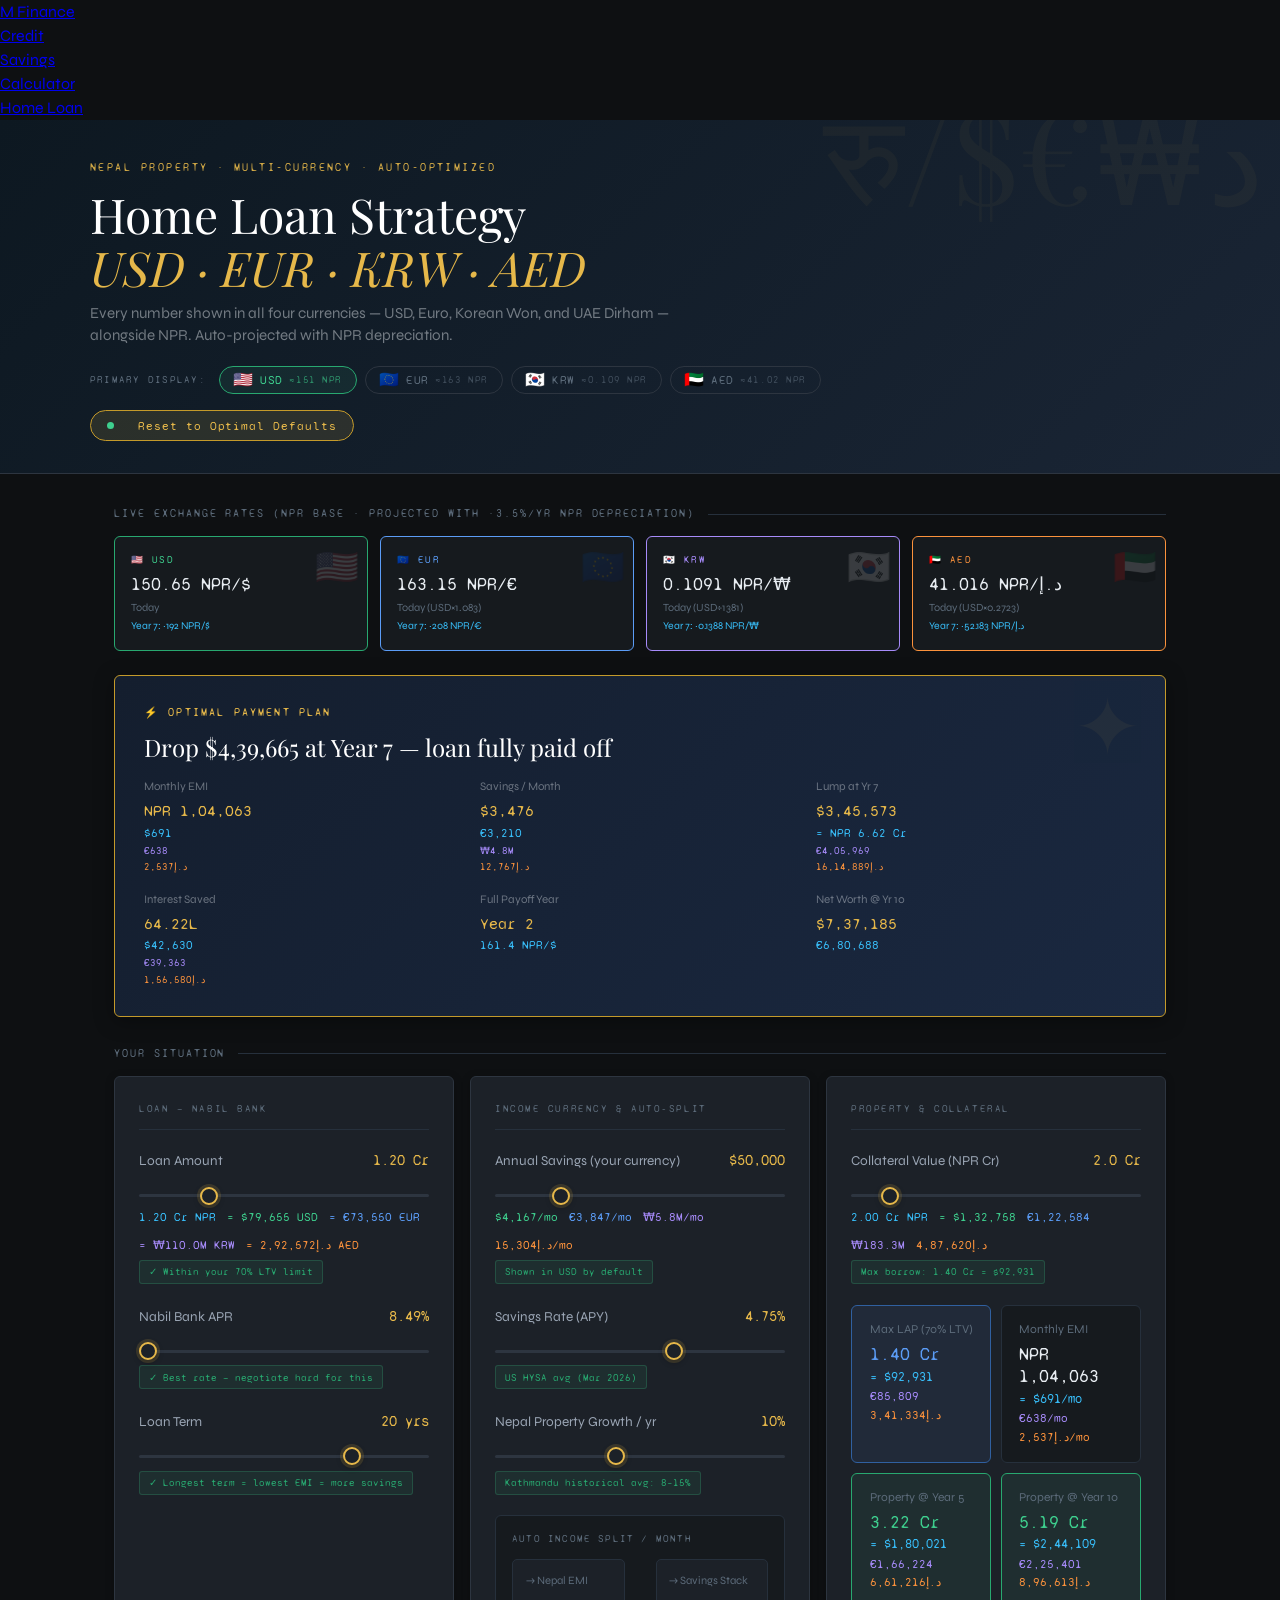
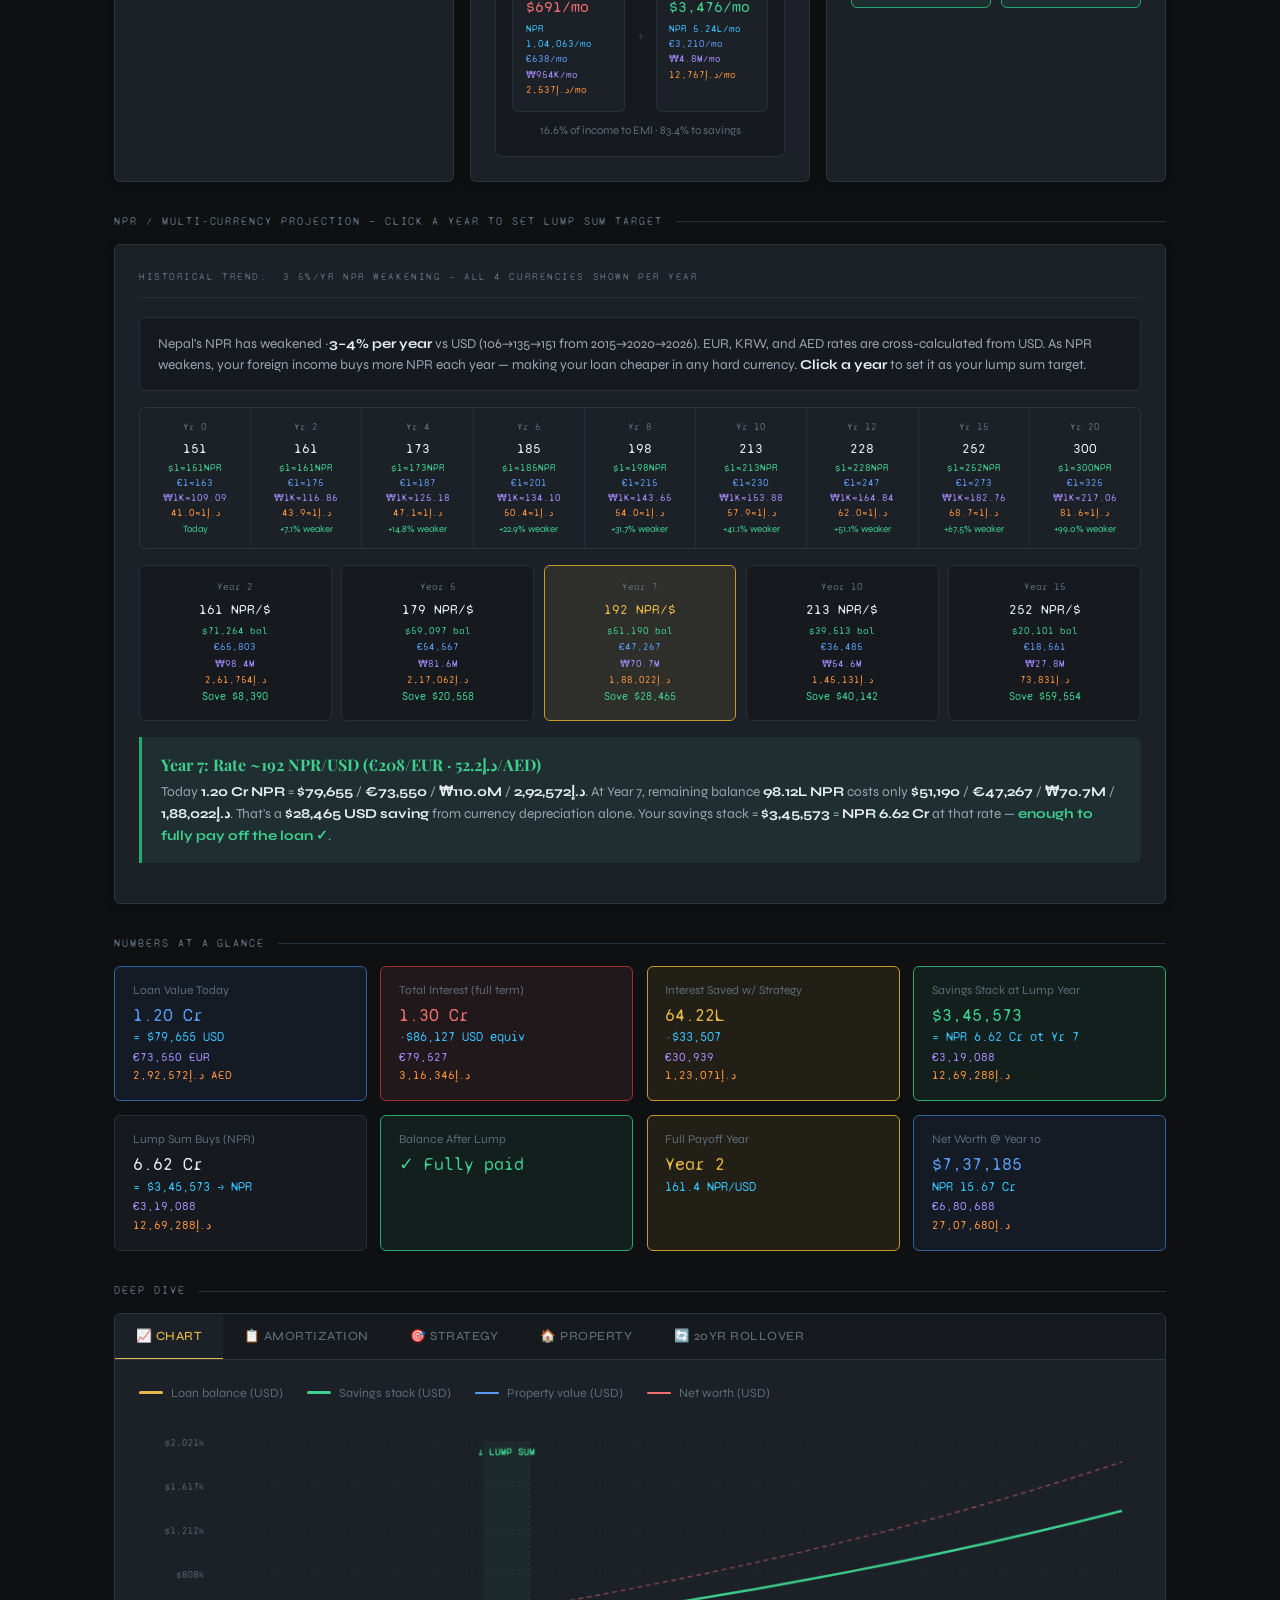
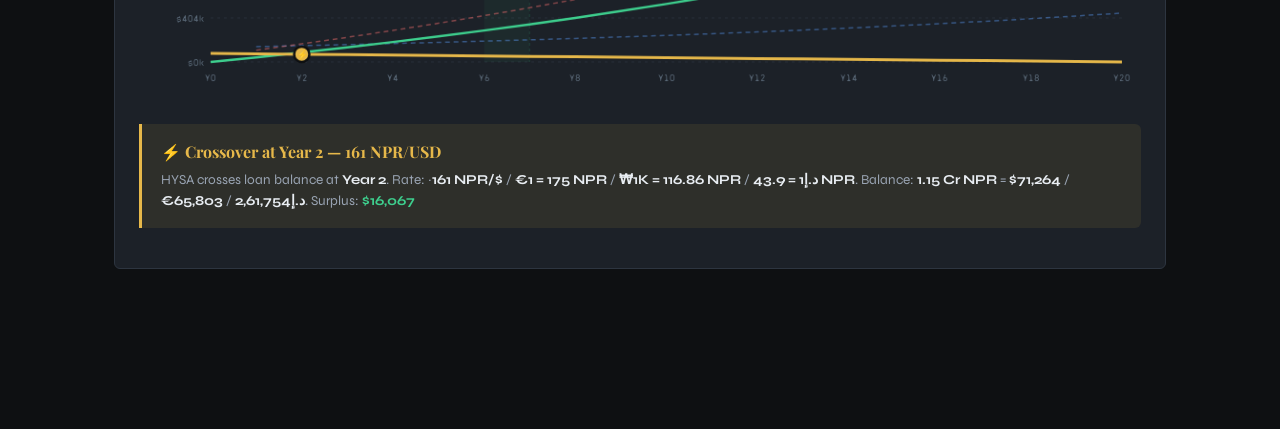
==== home-calculator.html @ c2193061 "home loan calculator" ====
<!doctype html>
<html lang="en">
  <head>
    <meta charset="UTF-8" />
    <meta name="viewport" content="width=device-width, initial-scale=1.0" />
    <title>Nepal Loan Strategy — Multi-Currency</title>
    <link
      href="https://fonts.googleapis.com/css2?family=Playfair+Display:ital,wght@0,400;0,700;1,400&family=Syne:wght@300;400;500;700&family=Syne+Mono&display=swap"
      rel="stylesheet"
    />
    <style>
      :root {
        --bg: #0e1012;
        --surface: #161a1e;
        --card: #1c2128;
        --card2: #222831;
        --border: #2d3540;
        --border-l: #26303c;
        --ink: #e8edf2;
        --ink-mid: #9aa5b4;
        --ink-muted: #5c6b7a;
        --gold: #e6b84a;
        --gold-d: #c49a2a;
        --gold-bg: rgba(230, 184, 74, 0.09);
        --green: #3ecf8e;
        --green-d: #28a870;
        --green-bg: rgba(62, 207, 142, 0.08);
        --red: #f06e6e;
        --red-bg: rgba(240, 110, 110, 0.08);
        --blue: #5b9cf6;
        --blue-bg: rgba(91, 156, 246, 0.08);
        --teal: #38bdf8;
        --purple: #a78bfa;
        --purple-bg: rgba(167, 139, 250, 0.08);
        --orange: #fb923c;
        --orange-bg: rgba(251, 146, 60, 0.08);
      }
      * {
        box-sizing: border-box;
        margin: 0;
        padding: 0;
      }
      html {
        font-size: 16px;
      }
      body {
        background: var(--bg);
        color: var(--ink);
        font-family: "Syne", sans-serif;
        font-weight: 300;
        min-height: 100vh;
        padding: 0 0 6rem;
        line-height: 1.5;
      }

      /* ── MASTHEAD ── */
      .masthead {
        background: linear-gradient(135deg, #0d1821 0%, #1a2535 100%);
        border-bottom: 1px solid var(--border);
        padding: 2.5rem 2rem 2rem;
        position: relative;
        overflow: hidden;
      }
      .masthead::before {
        content: "रु/$€₩د";
        position: absolute;
        right: 1rem;
        top: -2rem;
        font-family: "Playfair Display", serif;
        font-size: 8rem;
        opacity: 0.04;
        pointer-events: none;
        line-height: 1;
        color: var(--gold);
      }
      .masthead-inner {
        max-width: 1100px;
        margin: 0 auto;
      }
      .masthead-tag {
        font-family: "Syne Mono", monospace;
        font-size: 0.7rem;
        letter-spacing: 0.22em;
        text-transform: uppercase;
        color: var(--gold);
        margin-bottom: 0.7rem;
        opacity: 0.9;
      }
      .masthead h1 {
        font-family: "Playfair Display", serif;
        font-size: clamp(2rem, 4.5vw, 3rem);
        font-weight: 400;
        line-height: 1.1;
        margin-bottom: 0.5rem;
        color: #fff;
      }
      .masthead h1 em {
        font-style: italic;
        color: var(--gold);
      }
      .masthead-sub {
        font-size: 0.95rem;
        color: rgba(232, 237, 242, 0.45);
        max-width: 620px;
      }
      .auto-badge {
        display: inline-flex;
        align-items: center;
        gap: 0.5rem;
        background: rgba(230, 184, 74, 0.12);
        border: 1px solid var(--gold-d);
        color: var(--gold);
        border-radius: 20px;
        padding: 0.35rem 1rem;
        font-size: 0.75rem;
        font-family: "Syne Mono", monospace;
        letter-spacing: 0.08em;
        margin-top: 1rem;
        cursor: pointer;
        transition: background 0.15s;
      }
      .auto-badge:hover {
        background: rgba(230, 184, 74, 0.22);
      }
      .dot {
        width: 7px;
        height: 7px;
        border-radius: 50%;
        background: var(--green);
        animation: pulse 1.5s infinite;
      }
      @keyframes pulse {
        0%,
        100% {
          opacity: 1;
        }
        50% {
          opacity: 0.3;
        }
      }

      /* ── CURRENCY SELECTOR ── */
      .currency-bar {
        display: flex;
        gap: 0.5rem;
        flex-wrap: wrap;
        margin-top: 1.2rem;
        align-items: center;
      }
      .currency-bar-label {
        font-family: "Syne Mono", monospace;
        font-size: 0.65rem;
        letter-spacing: 0.12em;
        color: var(--ink-muted);
        text-transform: uppercase;
        margin-right: 0.3rem;
      }
      .cur-pill {
        display: inline-flex;
        align-items: center;
        gap: 0.4rem;
        padding: 0.3rem 0.85rem;
        border-radius: 20px;
        font-family: "Syne Mono", monospace;
        font-size: 0.72rem;
        border: 1px solid var(--border);
        cursor: pointer;
        transition: all 0.15s;
        color: var(--ink-muted);
        background: transparent;
        letter-spacing: 0.05em;
      }
      .cur-pill:hover {
        background: var(--surface);
        color: var(--ink);
      }
      .cur-pill.active-usd {
        border-color: var(--green-d);
        background: var(--green-bg);
        color: var(--green);
      }
      .cur-pill.active-eur {
        border-color: var(--blue);
        background: var(--blue-bg);
        color: var(--blue);
      }
      .cur-pill.active-krw {
        border-color: var(--purple);
        background: var(--purple-bg);
        color: var(--purple);
      }
      .cur-pill.active-aed {
        border-color: var(--orange);
        background: var(--orange-bg);
        color: var(--orange);
      }
      .cur-flag {
        font-size: 1rem;
        line-height: 1;
      }
      .cur-rate-live {
        font-family: "Syne Mono", monospace;
        font-size: 0.62rem;
        opacity: 0.6;
      }

      /* ── LAYOUT ── */
      .main {
        max-width: 1100px;
        margin: 0 auto;
        padding: 2rem 1.5rem;
        position: relative;
      }
      .mb1 {
        margin-bottom: 1rem;
      }
      .mb15 {
        margin-bottom: 1.5rem;
      }
      .mb2 {
        margin-bottom: 2rem;
      }
      .grid-2 {
        display: grid;
        grid-template-columns: 1fr 1fr;
        gap: 1rem;
      }
      .grid-3 {
        display: grid;
        grid-template-columns: 1fr 1fr 1fr;
        gap: 1rem;
      }
      .grid-4 {
        display: grid;
        grid-template-columns: repeat(4, 1fr);
        gap: 0.85rem;
      }
      .grid-5 {
        display: grid;
        grid-template-columns: repeat(5, 1fr);
        gap: 0.85rem;
      }
      @media (max-width: 720px) {
        .grid-2,
        .grid-3,
        .grid-4,
        .grid-5 {
          grid-template-columns: 1fr;
        }
      }
      @media (max-width: 900px) {
        .grid-3 {
          grid-template-columns: 1fr 1fr;
        }
        .grid-4 {
          grid-template-columns: 1fr 1fr;
        }
        .grid-5 {
          grid-template-columns: 1fr 1fr;
        }
      }

      .section-label {
        font-family: "Syne Mono", monospace;
        font-size: 0.68rem;
        letter-spacing: 0.18em;
        text-transform: uppercase;
        color: var(--ink-muted);
        margin-bottom: 0.85rem;
        display: flex;
        align-items: center;
        gap: 0.8rem;
      }
      .section-label::after {
        content: "";
        flex: 1;
        height: 1px;
        background: var(--border-l);
      }

      /* ── CARDS ── */
      .card {
        background: var(--card);
        border: 1px solid var(--border);
        border-radius: 6px;
        padding: 1.5rem;
        box-shadow: 0 2px 8px rgba(0, 0, 0, 0.25);
      }
      .card-title {
        font-family: "Syne Mono", monospace;
        font-size: 0.65rem;
        letter-spacing: 0.15em;
        text-transform: uppercase;
        color: var(--ink-muted);
        margin-bottom: 1.2rem;
        padding-bottom: 0.8rem;
        border-bottom: 1px solid var(--border-l);
      }

      /* ── MULTI-CURRENCY RATE STRIP ── */
      .fx-strip {
        display: grid;
        grid-template-columns: repeat(4, 1fr);
        gap: 0.75rem;
        margin-bottom: 1.5rem;
      }
      @media (max-width: 640px) {
        .fx-strip {
          grid-template-columns: 1fr 1fr;
        }
      }
      .fx-card {
        background: var(--surface);
        border: 1px solid var(--border-l);
        border-radius: 6px;
        padding: 1rem;
        position: relative;
        overflow: hidden;
        transition: border-color 0.15s;
      }
      .fx-card.usd {
        border-color: var(--green-d);
      }
      .fx-card.eur {
        border-color: var(--blue);
      }
      .fx-card.krw {
        border-color: var(--purple);
      }
      .fx-card.aed {
        border-color: var(--orange);
      }
      .fx-card::before {
        content: attr(data-flag);
        position: absolute;
        right: 0.5rem;
        top: 0.3rem;
        font-size: 2.2rem;
        opacity: 0.15;
        pointer-events: none;
      }
      .fx-cur-label {
        font-family: "Syne Mono", monospace;
        font-size: 0.6rem;
        letter-spacing: 0.15em;
        text-transform: uppercase;
        margin-bottom: 0.3rem;
      }
      .fx-cur-label.usd {
        color: var(--green);
      }
      .fx-cur-label.eur {
        color: var(--blue);
      }
      .fx-cur-label.krw {
        color: var(--purple);
      }
      .fx-cur-label.aed {
        color: var(--orange);
      }
      .fx-rate-val {
        font-family: "Syne Mono", monospace;
        font-size: 1.1rem;
        font-weight: 500;
        color: var(--ink);
        margin-bottom: 0.1rem;
      }
      .fx-rate-sub {
        font-size: 0.68rem;
        color: var(--ink-muted);
      }
      .fx-rate-yr {
        font-size: 0.65rem;
        color: var(--teal);
        margin-top: 0.1rem;
      }

      /* ── SLIDERS ── */
      .field {
        margin-bottom: 1.3rem;
      }
      .field:last-child {
        margin-bottom: 0;
      }
      .field-header {
        display: flex;
        justify-content: space-between;
        align-items: baseline;
        margin-bottom: 0.5rem;
      }
      .field-label {
        font-size: 0.85rem;
        color: var(--ink-mid);
      }
      .field-val {
        font-family: "Syne Mono", monospace;
        font-size: 0.95rem;
        color: var(--gold);
        font-weight: 500;
      }
      .field-dual {
        font-family: "Syne Mono", monospace;
        font-size: 0.72rem;
        color: var(--ink-muted);
        margin-top: 0.3rem;
        display: flex;
        gap: 0.7rem;
        flex-wrap: wrap;
      }
      .field-dual .npr {
        color: var(--teal);
      }
      .field-dual .usd {
        color: var(--green);
      }
      .field-dual .eur {
        color: var(--blue);
      }
      .field-dual .krw {
        color: var(--purple);
      }
      .field-dual .aed {
        color: var(--orange);
      }
      input[type="range"] {
        width: 100%;
        -webkit-appearance: none;
        height: 3px;
        background: var(--border);
        border-radius: 2px;
        outline: none;
        cursor: pointer;
        margin-top: 0.2rem;
      }
      input[type="range"]::-webkit-slider-thumb {
        -webkit-appearance: none;
        width: 18px;
        height: 18px;
        border-radius: 50%;
        background: var(--card);
        cursor: pointer;
        border: 2px solid var(--gold);
        box-shadow:
          0 0 0 3px rgba(230, 184, 74, 0.15),
          0 2px 6px rgba(0, 0, 0, 0.4);
      }
      .auto-hint {
        font-family: "Syne Mono", monospace;
        font-size: 0.65rem;
        color: var(--green-d);
        background: var(--green-bg);
        border: 1px solid rgba(62, 207, 142, 0.2);
        border-radius: 3px;
        padding: 0.2rem 0.55rem;
        margin-top: 0.35rem;
        display: inline-block;
      }
      .auto-hint.warn {
        color: var(--red);
        background: var(--red-bg);
        border-color: rgba(240, 110, 110, 0.2);
      }

      /* ── STAT BOXES ── */
      .stat {
        background: var(--surface);
        border: 1px solid var(--border-l);
        border-radius: 6px;
        padding: 1rem 1.1rem;
      }
      .stat-label {
        font-size: 0.75rem;
        color: var(--ink-muted);
        margin-bottom: 0.35rem;
        line-height: 1.3;
      }
      .stat-val {
        font-family: "Syne Mono", monospace;
        font-size: 1.15rem;
        color: var(--ink);
        font-weight: 500;
        line-height: 1.2;
      }
      .stat-val2 {
        font-family: "Syne Mono", monospace;
        font-size: 0.8rem;
        color: var(--teal);
        margin-top: 0.15rem;
      }
      .stat-val3 {
        font-family: "Syne Mono", monospace;
        font-size: 0.72rem;
        color: var(--purple);
        margin-top: 0.08rem;
      }
      .stat-val4 {
        font-family: "Syne Mono", monospace;
        font-size: 0.72rem;
        color: var(--orange);
        margin-top: 0.08rem;
      }
      .stat-sub {
        font-size: 0.7rem;
        color: var(--ink-muted);
        margin-top: 0.2rem;
      }
      .stat.gold {
        border-color: var(--gold-d);
        background: var(--gold-bg);
      }
      .stat.gold .stat-val {
        color: var(--gold);
      }
      .stat.green {
        border-color: var(--green-d);
        background: var(--green-bg);
      }
      .stat.green .stat-val {
        color: var(--green);
      }
      .stat.red {
        border-color: #a03030;
        background: var(--red-bg);
      }
      .stat.red .stat-val {
        color: var(--red);
      }
      .stat.blue {
        border-color: #3060a0;
        background: var(--blue-bg);
      }
      .stat.blue .stat-val {
        color: var(--blue);
      }
      .stat.purple {
        border-color: #6d5aad;
        background: var(--purple-bg);
      }
      .stat.purple .stat-val {
        color: var(--purple);
      }
      .stat.orange {
        border-color: #a0581a;
        background: var(--orange-bg);
      }
      .stat.orange .stat-val {
        color: var(--orange);
      }

      /* ── PLAN BANNER ── */
      .plan-box {
        background: linear-gradient(135deg, #141e2e 0%, #1a2840 100%);
        border: 1px solid var(--gold-d);
        border-radius: 6px;
        padding: 1.8rem;
        margin-bottom: 1.8rem;
        position: relative;
        overflow: hidden;
        box-shadow: 0 4px 20px rgba(0, 0, 0, 0.35);
      }
      .plan-box::before {
        content: "✦";
        position: absolute;
        right: 1.5rem;
        top: 0.8rem;
        font-size: 5rem;
        opacity: 0.05;
        line-height: 1;
        color: var(--gold);
      }
      .plan-box-label {
        font-family: "Syne Mono", monospace;
        font-size: 0.68rem;
        letter-spacing: 0.2em;
        text-transform: uppercase;
        color: var(--gold);
        margin-bottom: 0.7rem;
      }
      .plan-box-title {
        font-family: "Playfair Display", serif;
        font-size: clamp(1.1rem, 2.5vw, 1.5rem);
        font-weight: 400;
        color: #fff;
        margin-bottom: 1rem;
        line-height: 1.25;
      }
      .plan-grid {
        display: grid;
        grid-template-columns: repeat(3, 1fr);
        gap: 1rem;
      }
      @media (max-width: 600px) {
        .plan-grid {
          grid-template-columns: 1fr 1fr;
        }
      }
      .plan-stat-label {
        font-size: 0.72rem;
        color: rgba(232, 237, 242, 0.4);
        margin-bottom: 0.25rem;
      }
      .plan-stat-val {
        font-family: "Syne Mono", monospace;
        font-size: 1rem;
        color: var(--gold);
      }
      .plan-stat-val2 {
        font-family: "Syne Mono", monospace;
        font-size: 0.72rem;
        color: var(--teal);
        margin-top: 0.1rem;
      }
      .plan-stat-val3 {
        font-family: "Syne Mono", monospace;
        font-size: 0.65rem;
        color: var(--purple);
        margin-top: 0.04rem;
      }
      .plan-stat-val4 {
        font-family: "Syne Mono", monospace;
        font-size: 0.65rem;
        color: var(--orange);
        margin-top: 0.04rem;
      }

      /* ── NPR TIMELINE ── */
      .npr-timeline {
        display: flex;
        border: 1px solid var(--border);
        border-radius: 6px;
        overflow: hidden;
        margin-bottom: 1rem;
        overflow-x: auto;
      }
      .npr-yr {
        flex: 1;
        min-width: 80px;
        text-align: center;
        padding: 0.75rem 0.3rem;
        cursor: pointer;
        border-right: 1px solid var(--border-l);
        transition: background 0.12s;
      }
      .npr-yr:last-child {
        border-right: none;
      }
      .yr-label {
        font-family: "Syne Mono", monospace;
        font-size: 0.62rem;
        color: var(--ink-muted);
        margin-bottom: 0.25rem;
      }
      .yr-rate {
        font-family: "Syne Mono", monospace;
        font-size: 0.85rem;
        font-weight: 500;
        color: var(--ink);
      }
      .yr-usd {
        font-family: "Syne Mono", monospace;
        font-size: 0.6rem;
        color: var(--green);
        margin-top: 0.08rem;
      }
      .yr-eur {
        font-family: "Syne Mono", monospace;
        font-size: 0.6rem;
        color: var(--blue);
        margin-top: 0.03rem;
      }
      .yr-krw {
        font-family: "Syne Mono", monospace;
        font-size: 0.6rem;
        color: var(--purple);
        margin-top: 0.03rem;
      }
      .yr-aed {
        font-family: "Syne Mono", monospace;
        font-size: 0.6rem;
        color: var(--orange);
        margin-top: 0.03rem;
      }
      .yr-change {
        font-size: 0.6rem;
        color: var(--green);
        margin-top: 0.1rem;
      }
      .npr-yr.active {
        background: rgba(230, 184, 74, 0.1);
        border-bottom: 2px solid var(--gold);
      }
      .npr-yr.active .yr-label {
        color: var(--gold);
      }
      .npr-yr.active .yr-rate {
        color: var(--gold);
      }
      .npr-yr:hover:not(.active) {
        background: var(--surface);
      }

      .timeline-explain {
        font-size: 0.85rem;
        color: var(--ink-mid);
        line-height: 1.6;
        background: var(--surface);
        border: 1px solid var(--border-l);
        border-radius: 6px;
        padding: 0.9rem 1.1rem;
        margin-bottom: 1rem;
      }
      .timeline-explain strong {
        color: var(--ink);
      }

      /* ── COMPARE STRIP ── */
      .compare-strip {
        display: grid;
        grid-template-columns: repeat(5, 1fr);
        gap: 0.6rem;
        margin-bottom: 1rem;
      }
      @media (max-width: 640px) {
        .compare-strip {
          grid-template-columns: 1fr 1fr;
        }
      }
      .compare-col {
        background: var(--surface);
        border: 1px solid var(--border-l);
        border-radius: 6px;
        padding: 0.85rem;
        text-align: center;
        cursor: pointer;
        transition: all 0.12s;
      }
      .compare-col.sel {
        background: var(--gold-bg);
        border-color: var(--gold-d);
      }
      .cc-yr {
        font-family: "Syne Mono", monospace;
        font-size: 0.62rem;
        color: var(--ink-muted);
        margin-bottom: 0.3rem;
      }
      .cc-rate {
        font-family: "Syne Mono", monospace;
        font-size: 0.9rem;
        font-weight: 500;
        color: var(--ink);
      }
      .compare-col.sel .cc-rate {
        color: var(--gold);
      }
      .cc-loanUSD {
        font-family: "Syne Mono", monospace;
        font-size: 0.65rem;
        color: var(--green);
        margin-top: 0.12rem;
      }
      .cc-loanEUR {
        font-family: "Syne Mono", monospace;
        font-size: 0.65rem;
        color: var(--blue);
        margin-top: 0.05rem;
      }
      .cc-loanKRW {
        font-family: "Syne Mono", monospace;
        font-size: 0.65rem;
        color: var(--purple);
        margin-top: 0.05rem;
      }
      .cc-loanAED {
        font-family: "Syne Mono", monospace;
        font-size: 0.65rem;
        color: var(--orange);
        margin-top: 0.05rem;
      }
      .cc-save {
        font-family: "Syne Mono", monospace;
        font-size: 0.7rem;
        color: var(--green);
        margin-top: 0.1rem;
      }
      .compare-col:hover:not(.sel) {
        background: var(--card);
      }

      /* ── INSIGHT ── */
      .insight {
        border-left: 3px solid var(--gold);
        padding: 1rem 1.2rem;
        background: var(--gold-bg);
        border-radius: 0 6px 6px 0;
        margin-bottom: 1rem;
      }
      .insight-title {
        font-family: "Playfair Display", serif;
        font-size: 1rem;
        font-weight: 700;
        color: var(--gold);
        margin-bottom: 0.3rem;
      }
      .insight-body {
        font-size: 0.85rem;
        color: var(--ink-mid);
        line-height: 1.6;
      }
      .insight-body strong {
        color: var(--ink);
      }
      .insight.g {
        border-color: var(--green-d);
        background: var(--green-bg);
      }
      .insight.g .insight-title {
        color: var(--green);
      }

      /* ── TABS ── */
      .tabs-wrap {
        background: var(--card);
        border: 1px solid var(--border);
        border-radius: 6px;
        overflow: hidden;
      }
      .tabs-nav {
        display: flex;
        border-bottom: 1px solid var(--border);
        background: var(--surface);
        overflow-x: auto;
      }
      .tab-btn {
        padding: 0.9rem 1.3rem;
        font-family: "Syne", sans-serif;
        font-size: 0.78rem;
        font-weight: 500;
        letter-spacing: 0.04em;
        text-transform: uppercase;
        color: var(--ink-muted);
        border: none;
        background: transparent;
        cursor: pointer;
        white-space: nowrap;
        border-bottom: 2px solid transparent;
        margin-bottom: -1px;
        transition: all 0.12s;
      }
      .tab-btn.active {
        color: var(--gold);
        border-bottom-color: var(--gold);
        background: var(--card);
      }
      .tab-btn:hover:not(.active) {
        color: var(--ink);
      }
      .tab-panel {
        display: none;
        padding: 1.5rem;
      }
      .tab-panel.active {
        display: block;
      }

      /* ── CHART ── */
      canvas.main-chart {
        width: 100% !important;
        display: block;
      }
      .legend-row {
        display: flex;
        gap: 1.5rem;
        flex-wrap: wrap;
        margin-bottom: 1rem;
      }
      .leg-item {
        display: flex;
        align-items: center;
        gap: 0.5rem;
        font-size: 0.78rem;
        color: var(--ink-muted);
      }
      .leg-swatch {
        width: 24px;
        height: 3px;
        border-radius: 2px;
      }

      /* ── TABLE ── */
      .table-scroll {
        overflow-x: auto;
      }
      table {
        width: 100%;
        border-collapse: collapse;
      }
      thead th {
        font-family: "Syne Mono", monospace;
        font-size: 0.65rem;
        letter-spacing: 0.08em;
        text-transform: uppercase;
        color: var(--ink-muted);
        text-align: right;
        padding: 0.65rem 0.85rem;
        border-bottom: 2px solid var(--border);
        background: var(--surface);
        white-space: nowrap;
      }
      thead th:first-child {
        text-align: left;
      }
      tbody td {
        font-family: "Syne Mono", monospace;
        font-size: 0.78rem;
        text-align: right;
        padding: 0.55rem 0.85rem;
        border-bottom: 1px solid var(--border-l);
        color: var(--ink-mid);
      }
      tbody td:first-child {
        text-align: left;
        color: var(--ink);
        font-weight: 500;
      }
      tbody td .sub {
        display: block;
        font-size: 0.65rem;
        color: var(--teal);
        margin-top: 0.1rem;
      }
      tbody td .sub2 {
        display: block;
        font-size: 0.62rem;
        color: var(--purple);
        margin-top: 0.05rem;
      }
      tbody td .sub3 {
        display: block;
        font-size: 0.62rem;
        color: var(--orange);
        margin-top: 0.05rem;
      }
      tbody tr:hover td {
        background: var(--surface);
      }
      tbody tr.row-lump td {
        background: rgba(62, 207, 142, 0.06);
      }
      tbody tr.row-opt td {
        background: rgba(230, 184, 74, 0.06);
      }

      /* ── STRATEGY TIMELINE ── */
      .tl {
        position: relative;
        padding-left: 2.2rem;
      }
      .tl::before {
        content: "";
        position: absolute;
        left: 0.6rem;
        top: 0;
        bottom: 0;
        width: 1px;
        background: var(--border);
      }
      .tl-item {
        position: relative;
        margin-bottom: 1.6rem;
      }
      .tl-item::before {
        content: "";
        position: absolute;
        left: -1.95rem;
        top: 0.3rem;
        width: 11px;
        height: 11px;
        border-radius: 50%;
        background: var(--gold);
        border: 2px solid var(--card);
        box-shadow: 0 0 0 2px var(--gold-d);
      }
      .tl-phase {
        font-family: "Syne Mono", monospace;
        font-size: 0.65rem;
        color: var(--gold);
        letter-spacing: 0.1em;
        margin-bottom: 0.25rem;
      }
      .tl-title {
        font-weight: 500;
        font-size: 0.95rem;
        color: var(--ink);
        margin-bottom: 0.3rem;
      }
      .tl-body {
        font-size: 0.83rem;
        color: var(--ink-mid);
        line-height: 1.6;
      }
      .tl-body strong {
        color: var(--ink);
      }

      /* ── AUTO-SPLIT BOX ── */
      .split-box {
        background: var(--surface);
        border: 1px solid var(--border-l);
        border-radius: 6px;
        padding: 1rem;
        margin-top: 0.8rem;
      }
      .split-box-title {
        font-family: "Syne Mono", monospace;
        font-size: 0.62rem;
        letter-spacing: 0.12em;
        text-transform: uppercase;
        color: var(--ink-muted);
        margin-bottom: 0.75rem;
      }
      .split-row {
        display: flex;
        gap: 0.75rem;
        align-items: stretch;
      }
      .split-col {
        flex: 1;
        background: var(--card);
        border: 1px solid var(--border-l);
        border-radius: 5px;
        padding: 0.8rem;
      }
      .split-arrow {
        color: var(--border);
        font-size: 1rem;
        align-self: center;
      }
      .split-col-label {
        font-size: 0.7rem;
        color: var(--ink-muted);
        margin-bottom: 0.3rem;
      }
      .split-col-val {
        font-family: "Syne Mono", monospace;
        font-size: 1rem;
        font-weight: 500;
      }
      .split-col-val.red {
        color: var(--red);
      }
      .split-col-val.green {
        color: var(--green);
      }
      .split-col-sub {
        font-family: "Syne Mono", monospace;
        font-size: 0.65rem;
        color: var(--teal);
        margin-top: 0.12rem;
      }
      .split-col-sub2 {
        font-family: "Syne Mono", monospace;
        font-size: 0.62rem;
        color: var(--blue);
        margin-top: 0.04rem;
      }
      .split-col-sub3 {
        font-family: "Syne Mono", monospace;
        font-size: 0.62rem;
        color: var(--purple);
        margin-top: 0.04rem;
      }
      .split-col-sub4 {
        font-family: "Syne Mono", monospace;
        font-size: 0.62rem;
        color: var(--orange);
        margin-top: 0.04rem;
      }
      .split-note {
        font-size: 0.72rem;
        color: var(--ink-muted);
        margin-top: 0.65rem;
        text-align: center;
      }
    </style>
  </head>
  <body>
    <nav>
      <a href="index.html" class="nav-logo">M Finance</a>
      <ul class="nav-links">
        <li><a href="index.html#cards">Credit</a></li>
        <li><a href="savings.html" class="active">Savings</a></li>
        <li><a href="loan-calculator.html">Calculator</a></li>
        <li><a href="home-calculator.html">Home Loan</a></li>
      </ul>
    </nav>
    <div class="masthead">
      <div class="masthead-inner">
        <div class="masthead-tag">
          Nepal Property · Multi-Currency · Auto-Optimized
        </div>
        <h1>Home Loan Strategy<br /><em>USD · EUR · KRW · AED</em></h1>
        <p class="masthead-sub">
          Every number shown in all four currencies — USD, Euro, Korean Won, and
          UAE Dirham — alongside NPR. Auto-projected with NPR depreciation.
        </p>
        <!-- Currency selector -->
        <div class="currency-bar">
          <span class="currency-bar-label">Primary display:</span>
          <button class="cur-pill active-usd" onclick="setPrimary('usd', this)">
            <span class="cur-flag">🇺🇸</span> USD
            <span class="cur-rate-live" id="pill-usd-rate">≈150.65 NPR</span>
          </button>
          <button class="cur-pill" onclick="setPrimary('eur', this)">
            <span class="cur-flag">🇪🇺</span> EUR
            <span class="cur-rate-live" id="pill-eur-rate">≈163.2 NPR</span>
          </button>
          <button class="cur-pill" onclick="setPrimary('krw', this)">
            <span class="cur-flag">🇰🇷</span> KRW
            <span class="cur-rate-live" id="pill-krw-rate">≈0.109 NPR</span>
          </button>
          <button class="cur-pill" onclick="setPrimary('aed', this)">
            <span class="cur-flag">🇦🇪</span> AED
            <span class="cur-rate-live" id="pill-aed-rate">≈41.02 NPR</span>
          </button>
        </div>
        <div class="auto-badge" onclick="autoOptimize()">
          <span class="dot"></span>&nbsp; Reset to Optimal Defaults
        </div>
      </div>
    </div>

    <div class="main">
      <!-- FX RATE STRIP -->
      <div class="section-label mb1">
        Live Exchange Rates (NPR base · projected with ~3.5%/yr NPR
        depreciation)
      </div>
      <div class="fx-strip mb2" id="fxStrip">
        <div class="fx-card usd" data-flag="🇺🇸">
          <div class="fx-cur-label usd">🇺🇸 USD</div>
          <div class="fx-rate-val" id="fx-usd-now">150.65 NPR/$</div>
          <div class="fx-rate-sub">Today</div>
          <div class="fx-rate-yr" id="fx-usd-yr">Year 7: ~192 NPR/$</div>
        </div>
        <div class="fx-card eur" data-flag="🇪🇺">
          <div class="fx-cur-label eur">🇪🇺 EUR</div>
          <div class="fx-rate-val" id="fx-eur-now">163.20 NPR/€</div>
          <div class="fx-rate-sub">Today (USD×1.083)</div>
          <div class="fx-rate-yr" id="fx-eur-yr">Year 7: ~208 NPR/€</div>
        </div>
        <div class="fx-card krw" data-flag="🇰🇷">
          <div class="fx-cur-label krw">🇰🇷 KRW</div>
          <div class="fx-rate-val" id="fx-krw-now">0.109 NPR/₩</div>
          <div class="fx-rate-sub">Today (USD÷1381)</div>
          <div class="fx-rate-yr" id="fx-krw-yr">Year 7: ~0.139 NPR/₩</div>
        </div>
        <div class="fx-card aed" data-flag="🇦🇪">
          <div class="fx-cur-label aed">🇦🇪 AED</div>
          <div class="fx-rate-val" id="fx-aed-now">41.02 NPR/د.إ</div>
          <div class="fx-rate-sub">Today (USD×0.2723)</div>
          <div class="fx-rate-yr" id="fx-aed-yr">Year 7: ~52.3 NPR/د.إ</div>
        </div>
      </div>

      <!-- PLAN BANNER -->
      <div class="plan-box mb2" id="planBanner">
        <div class="plan-box-label">⚡ Optimal Payment Plan</div>
        <div class="plan-box-title" id="plan-title">
          Calculating your ideal strategy…
        </div>
        <div class="plan-grid" id="plan-stats"></div>
      </div>

      <!-- INPUTS -->
      <div class="section-label mb1">Your Situation</div>
      <div class="grid-3 mb2">
        <!-- Loan card -->
        <div class="card">
          <div class="card-title">Loan — Nabil Bank</div>
          <div class="field">
            <div class="field-header">
              <span class="field-label">Loan Amount</span>
              <span class="field-val" id="v-loan">—</span>
            </div>
            <input
              type="range"
              id="s-loan"
              min="10"
              max="500"
              step="5"
              value="120"
            />
            <div class="field-dual">
              <span class="npr" id="d-loan-npr">—</span>
              <span class="usd" id="d-loan-usd">—</span>
              <span class="eur" id="d-loan-eur">—</span>
              <span class="krw" id="d-loan-krw">—</span>
              <span class="aed" id="d-loan-aed">—</span>
            </div>
            <div class="auto-hint" id="hint-loan">
              ↑ Based on 70% LTV of collateral
            </div>
          </div>
          <div class="field">
            <div class="field-header">
              <span class="field-label">Nabil Bank APR</span>
              <span class="field-val" id="v-apr">8.49%</span>
            </div>
            <input
              type="range"
              id="s-apr"
              min="8.49"
              max="13"
              step="0.1"
              value="8.49"
            />
            <div class="auto-hint">✓ Best rate — negotiate hard for this</div>
          </div>
          <div class="field">
            <div class="field-header">
              <span class="field-label">Loan Term</span>
              <span class="field-val" id="v-term">20 yrs</span>
            </div>
            <input
              type="range"
              id="s-term"
              min="5"
              max="25"
              step="1"
              value="20"
            />
            <div class="auto-hint">
              ✓ Longest term = lowest EMI = more savings
            </div>
          </div>
        </div>

        <!-- Income card -->
        <div class="card">
          <div class="card-title">Income Currency & Auto-Split</div>
          <div class="field">
            <div class="field-header">
              <span class="field-label">Annual Savings (your currency)</span>
              <span class="field-val" id="v-income">—</span>
            </div>
            <input
              type="range"
              id="s-income"
              min="10000"
              max="200000"
              step="1000"
              value="50000"
            />
            <div class="field-dual">
              <span class="usd" id="d-income-usd">—</span>
              <span class="eur" id="d-income-eur">—</span>
              <span class="krw" id="d-income-krw">—</span>
              <span class="aed" id="d-income-aed">—</span>
            </div>
            <div class="auto-hint" id="hint-income-cur">
              Shown in USD by default
            </div>
          </div>
          <div class="field">
            <div class="field-header">
              <span class="field-label">Savings Rate (APY)</span>
              <span class="field-val" id="v-apy">4.75%</span>
            </div>
            <input
              type="range"
              id="s-apy"
              min="1"
              max="7"
              step="0.25"
              value="4.75"
            />
            <div class="auto-hint" id="hint-apy">US HYSA avg (Mar 2026)</div>
          </div>
          <div class="field">
            <div class="field-header">
              <span class="field-label">Nepal Property Growth / yr</span>
              <span class="field-val" id="v-appr">10%</span>
            </div>
            <input
              type="range"
              id="s-appr"
              min="3"
              max="20"
              step="1"
              value="10"
            />
            <div class="auto-hint">Kathmandu historical avg: 8–15%</div>
          </div>
          <!-- Auto-split -->
          <div class="split-box">
            <div class="split-box-title">Auto Income Split / Month</div>
            <div class="split-row">
              <div class="split-col">
                <div class="split-col-label">→ Nepal EMI</div>
                <div class="split-col-val red" id="split-emi-primary">—</div>
                <div class="split-col-sub" id="split-emi-npr">— NPR</div>
                <div class="split-col-sub2" id="split-emi-eur">—</div>
                <div class="split-col-sub3" id="split-emi-krw">—</div>
                <div class="split-col-sub4" id="split-emi-aed">—</div>
              </div>
              <div class="split-arrow">+</div>
              <div class="split-col">
                <div class="split-col-label">→ Savings Stack</div>
                <div class="split-col-val green" id="split-hysa-primary">—</div>
                <div class="split-col-sub" id="split-hysa-npr">—</div>
                <div class="split-col-sub2" id="split-hysa-eur">—</div>
                <div class="split-col-sub3" id="split-hysa-krw">—</div>
                <div class="split-col-sub4" id="split-hysa-aed">—</div>
              </div>
            </div>
            <div class="split-note" id="split-note">Optimized split</div>
          </div>
        </div>

        <!-- Collateral card -->
        <div class="card">
          <div class="card-title">Property & Collateral</div>
          <div class="field">
            <div class="field-header">
              <span class="field-label">Collateral Value (NPR Cr)</span>
              <span class="field-val" id="v-coll">2.0 Cr</span>
            </div>
            <input
              type="range"
              id="s-coll"
              min="1"
              max="10"
              step="0.5"
              value="2"
            />
            <div class="field-dual">
              <span class="npr" id="d-coll-npr">—</span>
              <span class="usd" id="d-coll-usd">—</span>
              <span class="eur" id="d-coll-eur">—</span>
              <span class="krw" id="d-coll-krw">—</span>
              <span class="aed" id="d-coll-aed">—</span>
            </div>
            <div class="auto-hint" id="hint-coll">
              Max borrow: 1.40 Cr (70% LTV)
            </div>
          </div>
          <div class="grid-2" style="margin-top: 0.8rem; gap: 0.6rem">
            <div class="stat blue">
              <div class="stat-label">Max LAP (70% LTV)</div>
              <div class="stat-val" id="max-lap-npr">—</div>
              <div class="stat-val2" id="max-lap-usd">—</div>
              <div class="stat-val3" id="max-lap-eur">—</div>
              <div class="stat-val4" id="max-lap-aed">—</div>
            </div>
            <div class="stat">
              <div class="stat-label">Monthly EMI</div>
              <div class="stat-val" id="st-emi-npr">—</div>
              <div class="stat-val2" id="st-emi-usd">—</div>
              <div class="stat-val3" id="st-emi-eur">—</div>
              <div class="stat-val4" id="st-emi-aed">—</div>
            </div>
            <div class="stat green">
              <div class="stat-label">Property @ Year 5</div>
              <div class="stat-val" id="prop-yr5-npr">—</div>
              <div class="stat-val2" id="prop-yr5-usd">—</div>
              <div class="stat-val3" id="prop-yr5-eur">—</div>
              <div class="stat-val4" id="prop-yr5-aed">—</div>
            </div>
            <div class="stat green">
              <div class="stat-label">Property @ Year 10</div>
              <div class="stat-val" id="prop-yr10-npr">—</div>
              <div class="stat-val2" id="prop-yr10-usd">—</div>
              <div class="stat-val3" id="prop-yr10-eur">—</div>
              <div class="stat-val4" id="prop-yr10-aed">—</div>
            </div>
          </div>
        </div>
      </div>

      <!-- NPR TIMELINE -->
      <div class="section-label mb1">
        NPR / Multi-Currency Projection — Click a Year to Set Lump Sum Target
      </div>
      <div class="card mb2">
        <div class="card-title">
          Historical trend: ~3.5%/yr NPR weakening — all 4 currencies shown per
          year
        </div>
        <div class="timeline-explain">
          Nepal's NPR has weakened ~<strong>3–4% per year</strong> vs USD
          (106→135→151 from 2015→2020→2026). EUR, KRW, and AED rates are
          cross-calculated from USD. As NPR weakens, your foreign income buys
          more NPR each year — making your loan cheaper in any hard currency.
          <strong>Click a year</strong> to set it as your lump sum target.
        </div>
        <div class="npr-timeline" id="nprTimeline"></div>
        <div class="compare-strip" id="compareStrip"></div>
        <div class="insight g" id="fx-insight">
          <div class="insight-title" id="fx-title">—</div>
          <div class="insight-body" id="fx-body">—</div>
        </div>
      </div>

      <!-- SNAPSHOT -->
      <div class="section-label mb1">Numbers at a Glance</div>
      <div class="grid-4 mb2">
        <div class="stat blue">
          <div class="stat-label">Loan Value Today</div>
          <div class="stat-val" id="st-loan-npr">—</div>
          <div class="stat-val2" id="st-loan-usd">—</div>
          <div class="stat-val3" id="st-loan-eur">—</div>
          <div class="stat-val4" id="st-loan-aed">—</div>
        </div>
        <div class="stat red">
          <div class="stat-label">Total Interest (full term)</div>
          <div class="stat-val" id="st-int-npr">—</div>
          <div class="stat-val2" id="st-int-usd">—</div>
          <div class="stat-val3" id="st-int-eur">—</div>
          <div class="stat-val4" id="st-int-aed">—</div>
        </div>
        <div class="stat gold">
          <div class="stat-label">Interest Saved w/ Strategy</div>
          <div class="stat-val" id="st-saved-npr">—</div>
          <div class="stat-val2" id="st-saved-usd">—</div>
          <div class="stat-val3" id="st-saved-eur">—</div>
          <div class="stat-val4" id="st-saved-aed">—</div>
        </div>
        <div class="stat green">
          <div class="stat-label">Savings Stack at Lump Year</div>
          <div class="stat-val" id="st-stack-usd">—</div>
          <div class="stat-val2" id="st-stack-npr">—</div>
          <div class="stat-val3" id="st-stack-eur">—</div>
          <div class="stat-val4" id="st-stack-aed">—</div>
        </div>
        <div class="stat">
          <div class="stat-label">Lump Sum Buys (NPR)</div>
          <div class="stat-val" id="st-lumpnpr">—</div>
          <div class="stat-val2" id="st-lumpusd">—</div>
          <div class="stat-val3" id="st-lumpeur">—</div>
          <div class="stat-val4" id="st-lumpaed">—</div>
        </div>
        <div class="stat green">
          <div class="stat-label">Balance After Lump</div>
          <div class="stat-val" id="st-after-npr">—</div>
          <div class="stat-val2" id="st-after-usd">—</div>
        </div>
        <div class="stat gold">
          <div class="stat-label">Full Payoff Year</div>
          <div class="stat-val" id="st-opt-yr">—</div>
          <div class="stat-val2" id="st-opt-rate">—</div>
        </div>
        <div class="stat blue">
          <div class="stat-label">Net Worth @ Year 10</div>
          <div class="stat-val" id="st-nw10-usd">—</div>
          <div class="stat-val2" id="st-nw10-npr">—</div>
          <div class="stat-val3" id="st-nw10-eur">—</div>
          <div class="stat-val4" id="st-nw10-aed">—</div>
        </div>
      </div>

      <!-- TABS -->
      <div class="section-label mb1">Deep Dive</div>
      <div class="tabs-wrap mb2">
        <div class="tabs-nav">
          <button class="tab-btn active" data-tab="chart">📈 Chart</button>
          <button class="tab-btn" data-tab="amort">📋 Amortization</button>
          <button class="tab-btn" data-tab="strategy">🎯 Strategy</button>
          <button class="tab-btn" data-tab="property">🏠 Property</button>
          <button class="tab-btn" data-tab="rollover">🔄 20yr Rollover</button>
        </div>

        <div class="tab-panel active" id="tab-chart">
          <div class="legend-row">
            <div class="leg-item">
              <div class="leg-swatch" style="background: var(--gold)"></div>
              Loan balance (USD)
            </div>
            <div class="leg-item">
              <div class="leg-swatch" style="background: var(--green)"></div>
              Savings stack (USD)
            </div>
            <div class="leg-item">
              <div
                class="leg-swatch"
                style="
                  background: var(--blue);
                  height: 0;
                  border-top: 2px dashed var(--blue);
                "
              ></div>
              Property value (USD)
            </div>
            <div class="leg-item">
              <div
                class="leg-swatch"
                style="
                  background: var(--red);
                  height: 0;
                  border-top: 2px dashed var(--red);
                "
              ></div>
              Net worth (USD)
            </div>
          </div>
          <canvas id="mainChart" class="main-chart" height="300"></canvas>
          <div
            id="chart-insight"
            class="insight"
            style="margin-top: 1.2rem"
          ></div>
        </div>

        <div class="tab-panel" id="tab-amort">
          <div
            style="
              display: flex;
              gap: 0.5rem;
              margin-bottom: 1.2rem;
              flex-wrap: wrap;
            "
          >
            <button
              class="tab-btn active"
              style="
                font-size: 0.7rem;
                padding: 0.4rem 0.9rem;
                border: 1px solid var(--border);
                border-radius: 4px;
              "
              onclick="setView('both', this)"
            >
              Full View
            </button>
            <button
              class="tab-btn"
              style="
                font-size: 0.7rem;
                padding: 0.4rem 0.9rem;
                border: 1px solid var(--border);
                border-radius: 4px;
              "
              onclick="setView('npr', this)"
            >
              NPR
            </button>
            <button
              class="tab-btn"
              style="
                font-size: 0.7rem;
                padding: 0.4rem 0.9rem;
                border: 1px solid var(--border);
                border-radius: 4px;
              "
              onclick="setView('usd', this)"
            >
              USD
            </button>
            <button
              class="tab-btn"
              style="
                font-size: 0.7rem;
                padding: 0.4rem 0.9rem;
                border: 1px solid var(--border);
                border-radius: 4px;
              "
              onclick="setView('eur', this)"
            >
              EUR
            </button>
            <button
              class="tab-btn"
              style="
                font-size: 0.7rem;
                padding: 0.4rem 0.9rem;
                border: 1px solid var(--border);
                border-radius: 4px;
              "
              onclick="setView('krw', this)"
            >
              KRW
            </button>
            <button
              class="tab-btn"
              style="
                font-size: 0.7rem;
                padding: 0.4rem 0.9rem;
                border: 1px solid var(--border);
                border-radius: 4px;
              "
              onclick="setView('aed', this)"
            >
              AED
            </button>
          </div>
          <div class="table-scroll">
            <table>
              <thead id="amortHead"></thead>
              <tbody id="amortBody"></tbody>
            </table>
          </div>
        </div>

        <div class="tab-panel" id="tab-strategy">
          <div id="strategy-insight" class="insight mb1"></div>
          <div class="tl" id="strategyTl"></div>
        </div>

        <div class="tab-panel" id="tab-property">
          <div class="grid-4 mb1" id="prop-snap"></div>
          <div class="table-scroll" style="margin-top: 1.2rem">
            <table>
              <thead>
                <tr>
                  <th style="text-align: left">Year</th>
                  <th>NPR/USD</th>
                  <th>Prop NPR</th>
                  <th>Prop USD</th>
                  <th>Prop EUR</th>
                  <th>Prop KRW (M)</th>
                  <th>Prop AED</th>
                  <th>Loan Bal NPR</th>
                  <th>Equity NPR</th>
                  <th>Net Worth USD</th>
                </tr>
              </thead>
              <tbody id="propBody"></tbody>
            </table>
          </div>
        </div>

        <!-- ── ROLLOVER TAB ── -->
        <div class="tab-panel" id="tab-rollover">
          <div
            class="insight mb1"
            style="border-color: var(--purple); background: var(--purple-bg)"
          >
            <div class="insight-title" style="color: var(--purple)">
              🔄 BRRRR Rollover — Full 20-Year Wealth Projection
            </div>
            <div class="insight-body" id="rollover-summary">Loading…</div>
          </div>
          <div
            id="rollover-kpis"
            style="
              display: grid;
              grid-template-columns: repeat(4, 1fr);
              gap: 0.85rem;
              margin-bottom: 1.4rem;
            "
          ></div>
          <div
            class="legend-row"
            id="rollover-legend"
            style="margin-bottom: 0.8rem"
          ></div>
          <canvas id="rolloverChart" class="main-chart" height="340"></canvas>
          <div class="table-scroll" style="margin-top: 1.5rem">
            <table>
              <thead>
                <tr>
                  <th style="text-align: left">Year</th>
                  <th style="text-align: left">Event</th>
                  <th>Prop 1 (NPR)</th>
                  <th>Prop 2 (NPR)</th>
                  <th>Prop 3 (NPR)</th>
                  <th>All Props (USD)</th>
                  <th>Cash Stack (USD)</th>
                  <th>Loans (NPR)</th>
                  <th>Net Worth (USD)</th>
                  <th>vs No-Rollover</th>
                </tr>
              </thead>
              <tbody id="rolloverBody"></tbody>
            </table>
          </div>
        </div>
      </div>
    </div>

    <script>
      // ── CONSTANTS ──────────────────────────────────────────────────────────────
      const RATE0_USD = 150.65; // NPR per 1 USD today
      const EUR_MULT = 1.083; // 1 EUR = ~1.083 USD → NPR per EUR = RATE0_USD * EUR_MULT
      const KRW_PER_USD = 1381; // 1 USD = 1381 KRW → NPR per KRW = RATE0_USD / 1381
      const AED_PER_USD = 3.673; // 1 USD = 3.673 AED → NPR per AED = RATE0_USD / 3.673
      const DEPR = 0.035;

      let selectedLumpYr = 7;
      let currentView = "both";
      let primaryCur = "usd"; // which currency is the "primary" display
      let G = {};

      const $ = (id) => document.getElementById(id);
      const fmt = (n, d = 0) =>
        isNaN(n) || n === null
          ? "—"
          : n.toLocaleString("en-IN", {
              maximumFractionDigits: d,
              minimumFractionDigits: d,
            });
      const fmtC = (n) => {
        if (isNaN(n) || n === null) return "—";
        if (Math.abs(n) >= 10000000) return (n / 10000000).toFixed(2) + " Cr";
        if (Math.abs(n) >= 100000) return (n / 100000).toFixed(2) + "L";
        return fmt(n);
      };
      const fmtK = (n) =>
        Math.abs(n) >= 1000000
          ? (n / 1000000).toFixed(1) + "M"
          : Math.abs(n) >= 1000
            ? (n / 1000).toFixed(0) + "K"
            : fmt(n, 0);

      // Exchange rates at year y (NPR weakens, so each foreign currency buys more NPR)
      const nprPerUSD = (yr) => RATE0_USD * Math.pow(1 + DEPR, yr);
      const nprPerEUR = (yr) => nprPerUSD(yr) * EUR_MULT;
      const nprPerKRW = (yr) => nprPerUSD(yr) / KRW_PER_USD;
      const nprPerAED = (yr) => nprPerUSD(yr) / AED_PER_USD;

      const toUSD = (npr, yr = 0) => npr / nprPerUSD(yr);
      const toEUR = (npr, yr = 0) => npr / nprPerEUR(yr);
      const toKRW = (npr, yr = 0) => npr / nprPerKRW(yr);
      const toAED = (npr, yr = 0) => npr / nprPerAED(yr);

      // Convert from primary currency to NPR
      const fromPrimary = (v, yr = 0) => {
        if (primaryCur === "usd") return v * nprPerUSD(yr);
        if (primaryCur === "eur") return v * nprPerEUR(yr);
        if (primaryCur === "krw") return v * nprPerKRW(yr);
        if (primaryCur === "aed") return v * nprPerAED(yr);
      };
      const toPrimary = (npr, yr = 0) => {
        if (primaryCur === "usd") return toUSD(npr, yr);
        if (primaryCur === "eur") return toEUR(npr, yr);
        if (primaryCur === "krw") return toKRW(npr, yr);
        if (primaryCur === "aed") return toAED(npr, yr);
      };
      const primarySym = () =>
        ({ usd: "$", eur: "€", krw: "₩", aed: "د.إ" })[primaryCur];
      const primaryFmt = (npr, yr = 0) => {
        const v = toPrimary(npr, yr);
        if (primaryCur === "krw") return "₩" + fmtK(v);
        return primarySym() + fmt(v);
      };

      // Pill rate labels
      function updatePillRates() {
        $("pill-usd-rate").textContent = "≈" + fmt(RATE0_USD, 0) + " NPR";
        $("pill-eur-rate").textContent = "≈" + fmt(nprPerEUR(0), 0) + " NPR";
        $("pill-krw-rate").textContent = "≈" + nprPerKRW(0).toFixed(3) + " NPR";
        $("pill-aed-rate").textContent = "≈" + nprPerAED(0).toFixed(2) + " NPR";
      }

      function setPrimary(cur, btn) {
        primaryCur = cur;
        document.querySelectorAll(".cur-pill").forEach((p) => {
          p.className = "cur-pill";
        });
        if (btn) btn.classList.add("active-" + cur);
        // Update APY hint
        const hints = {
          usd: "US HYSA avg (Mar 2026)",
          eur: "EU savings rate",
          krw: "Korean savings rate",
          aed: "UAE savings rate",
        };
        $("hint-apy").textContent = hints[cur] || "Savings rate";
        $("hint-income-cur").textContent = "Shown in " + cur.toUpperCase();
        recalc();
      }

      // ── SLIDER DEFS ────────────────────────────────────────────────────────────
      const sliderDefs = [
        { id: "s-loan", out: "v-loan", fmt: (v) => fmtC(v * 100000) },
        {
          id: "s-apr",
          out: "v-apr",
          fmt: (v) => parseFloat(v).toFixed(2) + "%",
        },
        { id: "s-term", out: "v-term", fmt: (v) => v + " yrs" },
        {
          id: "s-income",
          out: "v-income",
          fmt: (v) => {
            const npr = fromPrimary(parseFloat(v));
            if (primaryCur === "krw") return "₩" + fmtK(parseFloat(v));
            return primarySym() + fmt(parseFloat(v));
          },
        },
        {
          id: "s-apy",
          out: "v-apy",
          fmt: (v) => parseFloat(v).toFixed(2) + "%",
        },
        { id: "s-appr", out: "v-appr", fmt: (v) => v + "%" },
        {
          id: "s-coll",
          out: "v-coll",
          fmt: (v) => parseFloat(v).toFixed(1) + " Cr",
        },
      ];
      sliderDefs.forEach((s) => {
        const el = $(s.id);
        el.addEventListener("input", () => {
          $(s.out).textContent = s.fmt(el.value);
          recalc();
        });
        $(s.out).textContent = s.fmt(el.value);
      });

      function autoOptimize() {
        $("s-income").value = 50000;
        $("s-apr").value = 8.49;
        $("s-term").value = 20;
        $("s-apy").value = 4.75;
        $("s-appr").value = 10;
        $("s-loan").value = 120;
        $("s-coll").value = 2;
        sliderDefs.forEach((s) => {
          $(s.out).textContent = s.fmt($(s.id).value);
        });
        selectedLumpYr = 7;
        recalc();
      }

      // ── MATH ──────────────────────────────────────────────────────────────────
      function calcEMI(P, apr, yrs) {
        const r = apr / 100 / 12,
          n = yrs * 12;
        if (r === 0) return P / n;
        return (P * r * Math.pow(1 + r, n)) / (Math.pow(1 + r, n) - 1);
      }
      function amortize(P, apr, yrs) {
        const r = apr / 100 / 12,
          n = yrs * 12,
          emi = calcEMI(P, apr, yrs);
        let bal = P;
        const rows = [];
        for (let i = 0; i < n; i++) {
          const int = bal * r,
            prin = emi - int;
          bal = Math.max(0, bal - prin);
          rows.push({ int, prin, bal });
        }
        return rows;
      }

      // ── RECALC ────────────────────────────────────────────────────────────────
      function recalc() {
        const P = parseFloat($("s-loan").value) * 100000;
        const apr = parseFloat($("s-apr").value);
        const term = parseInt($("s-term").value);
        const incPrimary = parseFloat($("s-income").value); // in primary currency
        const incNPR = fromPrimary(incPrimary, 0); // convert to NPR
        const incUSD = toUSD(incNPR, 0);
        const apy = parseFloat($("s-apy").value) / 100;
        const appr = parseFloat($("s-appr").value) / 100;
        const coll = parseFloat($("s-coll").value) * 10000000;
        const R0 = nprPerUSD(0);

        const emi = calcEMI(P, apr, term);
        const monthly = amortize(P, apr, term);
        const totalInt = emi * term * 12 - P;

        // EMI in USD equivalent
        const emiMoUSD = toUSD(emi, 0);
        const incMoUSD = incUSD / 12;
        const hysaMoUSD = Math.max(0, incMoUSD - emiMoUSD);
        const emiPct = Math.min(100, (emiMoUSD / incMoUSD) * 100);

        // ── Dual display — loan sliders ──
        $("d-loan-npr").textContent = fmtC(P) + " NPR";
        $("d-loan-usd").textContent = "= $" + fmt(toUSD(P)) + " USD";
        $("d-loan-eur").textContent = "= €" + fmt(toEUR(P)) + " EUR";
        $("d-loan-krw").textContent = "= ₩" + fmtK(toKRW(P)) + " KRW";
        $("d-loan-aed").textContent = "= د.إ" + fmt(toAED(P)) + " AED";

        // Income display
        $("d-income-usd").textContent = "$" + fmt(incUSD / 12, 0) + "/mo";
        $("d-income-eur").textContent =
          "€" + fmt(toEUR(incNPR) / 12, 0) + "/mo";
        $("d-income-krw").textContent = "₩" + fmtK(toKRW(incNPR) / 12) + "/mo";
        $("d-income-aed").textContent =
          "د.إ" + fmt(toAED(incNPR) / 12, 0) + "/mo";
        $("v-income").textContent =
          primaryCur === "krw"
            ? "₩" + fmtK(incPrimary)
            : primarySym() + fmt(incPrimary);

        // Collateral display
        $("d-coll-npr").textContent = fmtC(coll) + " NPR";
        $("d-coll-usd").textContent = "= $" + fmt(toUSD(coll));
        $("d-coll-eur").textContent = "€" + fmt(toEUR(coll));
        $("d-coll-krw").textContent = "₩" + fmtK(toKRW(coll));
        $("d-coll-aed").textContent = "د.إ" + fmt(toAED(coll));

        const maxLAP = coll * 0.7;
        $("max-lap-npr").textContent = fmtC(maxLAP);
        $("max-lap-usd").textContent = "= $" + fmt(toUSD(maxLAP));
        $("max-lap-eur").textContent = "€" + fmt(toEUR(maxLAP));
        $("max-lap-aed").textContent = "د.إ" + fmt(toAED(maxLAP));

        $("st-emi-npr").textContent = "NPR " + fmt(emi);
        $("st-emi-usd").textContent = "= $" + fmt(emiMoUSD, 0) + "/mo";
        $("st-emi-eur").textContent = "€" + fmt(toEUR(emi), 0) + "/mo";
        $("st-emi-aed").textContent = "د.إ" + fmt(toAED(emi), 0) + "/mo";

        $("hint-coll").textContent =
          "Max borrow: " + fmtC(maxLAP) + " = $" + fmt(toUSD(maxLAP));
        $("hint-loan").className = P <= maxLAP ? "auto-hint" : "auto-hint warn";
        $("hint-loan").textContent =
          P <= maxLAP
            ? "✓ Within your 70% LTV limit"
            : "⚠ Exceeds 70% LTV — reduce loan or increase collateral";

        const py5 = coll * Math.pow(1 + appr, 5),
          py10 = coll * Math.pow(1 + appr, 10);
        $("prop-yr5-npr").textContent = fmtC(py5);
        $("prop-yr5-usd").textContent = "= $" + fmt(toUSD(py5, 5));
        $("prop-yr5-eur").textContent = "€" + fmt(toEUR(py5, 5));
        $("prop-yr5-aed").textContent = "د.إ" + fmt(toAED(py5, 5));
        $("prop-yr10-npr").textContent = fmtC(py10);
        $("prop-yr10-usd").textContent = "= $" + fmt(toUSD(py10, 10));
        $("prop-yr10-eur").textContent = "€" + fmt(toEUR(py10, 10));
        $("prop-yr10-aed").textContent = "د.إ" + fmt(toAED(py10, 10));

        // Split display
        $("split-emi-primary").textContent = primaryFmt(emi) + "/mo";
        $("split-emi-npr").textContent = "NPR " + fmt(emi) + "/mo";
        $("split-emi-eur").textContent = "€" + fmt(toEUR(emi), 0) + "/mo";
        $("split-emi-krw").textContent = "₩" + fmtK(toKRW(emi)) + "/mo";
        $("split-emi-aed").textContent = "د.إ" + fmt(toAED(emi), 0) + "/mo";

        const hysaNPR = hysaMoUSD * R0;
        $("split-hysa-primary").textContent = primaryFmt(hysaNPR) + "/mo";
        $("split-hysa-npr").textContent = "NPR " + fmtC(hysaNPR) + "/mo";
        $("split-hysa-eur").textContent = "€" + fmt(toEUR(hysaNPR), 0) + "/mo";
        $("split-hysa-krw").textContent = "₩" + fmtK(toKRW(hysaNPR)) + "/mo";
        $("split-hysa-aed").textContent =
          "د.إ" + fmt(toAED(hysaNPR), 0) + "/mo";
        $("split-note").textContent =
          fmt(emiPct, 1) +
          "% of income to EMI · " +
          fmt(100 - emiPct, 1) +
          "% to savings";

        // FX strip update
        $("fx-usd-now").textContent = fmt(nprPerUSD(0), 2) + " NPR/$";
        $("fx-eur-now").textContent = fmt(nprPerEUR(0), 2) + " NPR/€";
        $("fx-krw-now").textContent = nprPerKRW(0).toFixed(4) + " NPR/₩";
        $("fx-aed-now").textContent = nprPerAED(0).toFixed(3) + " NPR/د.إ";
        $("fx-usd-yr").textContent =
          "Year " +
          selectedLumpYr +
          ": ~" +
          fmt(nprPerUSD(selectedLumpYr), 0) +
          " NPR/$";
        $("fx-eur-yr").textContent =
          "Year " +
          selectedLumpYr +
          ": ~" +
          fmt(nprPerEUR(selectedLumpYr), 0) +
          " NPR/€";
        $("fx-krw-yr").textContent =
          "Year " +
          selectedLumpYr +
          ": ~" +
          nprPerKRW(selectedLumpYr).toFixed(4) +
          " NPR/₩";
        $("fx-aed-yr").textContent =
          "Year " +
          selectedLumpYr +
          ": ~" +
          nprPerAED(selectedLumpYr).toFixed(3) +
          " NPR/د.إ";

        // Build yearly data
        const years = [];
        let usdStack = 0,
          cumInt = 0;
        for (let y = 1; y <= Math.max(term, 15); y++) {
          const rateY = nprPerUSD(y);
          const balAfter = y <= term ? (monthly[y * 12 - 1]?.bal ?? 0) : 0;
          let intYr = 0,
            prinYr = 0;
          for (let m = 0; m < 12; m++) {
            const mi = (y - 1) * 12 + m;
            if (mi < monthly.length) {
              intYr += monthly[mi].int;
              prinYr += monthly[mi].prin;
            }
            usdStack = usdStack * (1 + apy / 12) + hysaMoUSD;
          }
          cumInt += intYr;
          const propVal = coll * Math.pow(1 + appr, y);
          const balUSD = toUSD(balAfter, y),
            propUSD = toUSD(propVal, y);
          const balEUR = toEUR(balAfter, y),
            propEUR = toEUR(propVal, y);
          const balKRW = toKRW(balAfter, y),
            propKRW = toKRW(propVal, y);
          const balAED = toAED(balAfter, y),
            propAED = toAED(propVal, y);
          const stackNPR = usdStack * rateY;
          const netWorthUSD = (propVal - balAfter) / rateY + usdStack;
          years.push({
            y,
            rateY,
            balNPR: balAfter,
            balUSD,
            balEUR,
            balKRW,
            balAED,
            intYr,
            prinYr,
            cumInt,
            usdStack,
            stackNPR,
            propVal,
            propUSD,
            propEUR,
            propKRW,
            propAED,
            equity: propVal - balAfter,
            equityUSD: (propVal - balAfter) / rateY,
            netWorthUSD,
          });
        }

        // Lump sum calcs
        const lumpRow = years.find((r) => r.y === selectedLumpYr);
        const lumpUSD = lumpRow?.usdStack ?? 0;
        const futRate = nprPerUSD(selectedLumpYr);
        const lumpNPR = lumpUSD * futRate;
        const balAtLump = lumpRow?.balNPR ?? P;
        const afterNPR = Math.max(0, balAtLump - lumpNPR);
        const intRem = totalInt - (lumpRow?.cumInt ?? 0);
        const payFrac = Math.min(1, lumpNPR / Math.max(1, balAtLump));
        const intSaved = intRem * payFrac;

        let optYear = term;
        for (const r of years) {
          if (r.usdStack >= r.balUSD) {
            optYear = r.y;
            break;
          }
        }
        const optRow = years.find((r) => r.y === optYear);

        // ── PLAN BANNER ──
        $("plan-title").textContent =
          afterNPR < 100000
            ? `Drop ${primaryFmt(lumpNPR)} at Year ${selectedLumpYr} — loan fully paid off`
            : `Stack savings for ${selectedLumpYr} yrs, drop ${primaryFmt(lumpNPR)} — saves NPR ${fmtC(intSaved)} in interest`;

        $("plan-stats").innerHTML = [
          {
            l: "Monthly EMI",
            v: "NPR " + fmt(emi),
            v2: "$" + fmt(emiMoUSD, 0),
            v3: "€" + fmt(toEUR(emi), 0),
            v4: "د.إ" + fmt(toAED(emi), 0),
          },
          {
            l: "Savings / Month",
            v: "$" + fmt(hysaMoUSD, 0),
            v2: "€" + fmt(hysaMoUSD / EUR_MULT, 0),
            v3: "₩" + fmtK(hysaMoUSD * KRW_PER_USD),
            v4: "د.إ" + fmt(hysaMoUSD * AED_PER_USD, 0),
          },
          {
            l: "Lump at Yr " + selectedLumpYr,
            v: "$" + fmt(lumpUSD),
            v2: "= NPR " + fmtC(lumpNPR),
            v3: "€" + fmt(toEUR(lumpNPR)),
            v4: "د.إ" + fmt(toAED(lumpNPR)),
          },
          {
            l: "Interest Saved",
            v: fmtC(intSaved),
            v2: "$" + fmt(toUSD(intSaved)),
            v3: "€" + fmt(toEUR(intSaved)),
            v4: "د.إ" + fmt(toAED(intSaved)),
          },
          {
            l: "Full Payoff Year",
            v: "Year " + optYear,
            v2: fmt(optRow?.rateY ?? 0, 1) + " NPR/$",
            v3: "",
            v4: "",
          },
          {
            l: "Net Worth @ Yr 10",
            v: "$" + fmt(years.find((r) => r.y === 10)?.netWorthUSD ?? 0),
            v2:
              "€" +
              fmt(
                toEUR(
                  (years.find((r) => r.y === 10)?.netWorthUSD ?? 0) *
                    nprPerUSD(10),
                  10,
                ),
              ),
            v3: "",
            v4: "",
          },
        ]
          .map(
            (s) => `<div class="plan-stat">
          <div class="plan-stat-label">${s.l}</div>
          <div class="plan-stat-val">${s.v}</div>
          <div class="plan-stat-val2">${s.v2}</div>
          ${s.v3 ? `<div class="plan-stat-val3">${s.v3}</div>` : ""}
          ${s.v4 ? `<div class="plan-stat-val4">${s.v4}</div>` : ""}
        </div>`,
          )
          .join("");

        // ── SNAPSHOT ──
        $("st-loan-npr").textContent = fmtC(P);
        $("st-loan-usd").textContent = "= $" + fmt(toUSD(P)) + " USD";
        $("st-loan-eur").textContent = "€" + fmt(toEUR(P)) + " EUR";
        $("st-loan-aed").textContent = "د.إ" + fmt(toAED(P)) + " AED";

        $("st-int-npr").textContent = fmtC(totalInt);
        $("st-int-usd").textContent =
          "~$" + fmt(toUSD(totalInt)) + " USD equiv";
        $("st-int-eur").textContent = "€" + fmt(toEUR(totalInt));
        $("st-int-aed").textContent = "د.إ" + fmt(toAED(totalInt));

        $("st-saved-npr").textContent = fmtC(intSaved);
        $("st-saved-usd").textContent =
          "~$" + fmt(toUSD(intSaved, selectedLumpYr));
        $("st-saved-eur").textContent =
          "€" + fmt(toEUR(intSaved, selectedLumpYr));
        $("st-saved-aed").textContent =
          "د.إ" + fmt(toAED(intSaved, selectedLumpYr));

        $("st-stack-usd").textContent = "$" + fmt(lumpUSD);
        $("st-stack-npr").textContent =
          "= NPR " + fmtC(lumpNPR) + " at Yr " + selectedLumpYr;
        $("st-stack-eur").textContent = "€" + fmt(lumpUSD / EUR_MULT);
        $("st-stack-aed").textContent = "د.إ" + fmt(lumpUSD * AED_PER_USD);

        $("st-lumpnpr").textContent = fmtC(lumpNPR);
        $("st-lumpusd").textContent = "= $" + fmt(lumpUSD) + " → NPR";
        $("st-lumpeur").textContent = "€" + fmt(lumpUSD / EUR_MULT);
        $("st-lumpaed").textContent = "د.إ" + fmt(lumpUSD * AED_PER_USD);

        $("st-after-npr").textContent =
          afterNPR < 1000 ? "✓ Fully paid" : fmtC(afterNPR);
        $("st-after-usd").textContent =
          afterNPR < 1000 ? "" : "= $" + fmt(toUSD(afterNPR, selectedLumpYr));

        $("st-opt-yr").textContent = "Year " + optYear;
        $("st-opt-rate").textContent = fmt(optRow?.rateY ?? 0, 1) + " NPR/USD";

        const nw10 = years.find((r) => r.y === 10);
        $("st-nw10-usd").textContent = "$" + fmt(nw10?.netWorthUSD ?? 0);
        $("st-nw10-npr").textContent =
          "NPR " + fmtC((nw10?.netWorthUSD ?? 0) * nprPerUSD(10));
        $("st-nw10-eur").textContent =
          "€" + fmt((nw10?.netWorthUSD ?? 0) / EUR_MULT);
        $("st-nw10-aed").textContent =
          "د.إ" + fmt((nw10?.netWorthUSD ?? 0) * AED_PER_USD);

        G = {
          years,
          P,
          apr,
          term,
          emi,
          totalInt,
          apy,
          appr,
          coll,
          emiMoUSD,
          hysaMoUSD,
          lumpUSD,
          lumpNPR,
          balAtLump,
          afterNPR,
          intSaved,
          optYear,
          selectedLumpYr,
          futRate,
          incNPR,
          incPrimary,
        };

        buildTimeline();
        buildChart();
        buildTable(currentView);
        buildStrategy();
        buildPropertyTab();
        buildRollover();
      }

      // ── TIMELINE ──────────────────────────────────────────────────────────────
      function buildTimeline() {
        const { P, years } = G;
        const allYrs = [0, 2, 4, 6, 8, 10, 12, 15, 20];
        $("nprTimeline").innerHTML = allYrs
          .map((y) => {
            const rate = nprPerUSD(y);
            const change =
              y === 0
                ? "Today"
                : "+" +
                  fmt(((rate - RATE0_USD) / RATE0_USD) * 100, 1) +
                  "% weaker";
            const balRow = years.find((r) => r.y === y);
            const balUSD = balRow ? balRow.balUSD : toUSD(P);
            return `<div class="npr-yr${y === selectedLumpYr ? " active" : ""}" onclick="setLumpYear(${y})">
            <div class="yr-label">Yr ${y}</div>
            <div class="yr-rate">${fmt(rate, 0)}</div>
            <div class="yr-usd">$1≈${fmt(rate, 0)}NPR</div>
            <div class="yr-eur">€1≈${fmt(nprPerEUR(y), 0)}</div>
            <div class="yr-krw">₩1K≈${fmt(nprPerKRW(y) * 1000, 2)}</div>
            <div class="yr-aed">د.إ1≈${fmt(nprPerAED(y), 1)}</div>
            <div class="yr-change">${change}</div>
          </div>`;
          })
          .join("");

        const scenarios = [2, 5, 7, 10, 15];
        $("compareStrip").innerHTML = scenarios
          .map((y) => {
            const rate = nprPerUSD(y);
            const row = years.find((r) => r.y === y);
            const balUSD = row?.balUSD ?? toUSD(P);
            const save = toUSD(P) - balUSD;
            return `<div class="compare-col${y === selectedLumpYr ? " sel" : ""}" onclick="setLumpYear(${y})">
            <div class="cc-yr">Year ${y}</div>
            <div class="cc-rate">${fmt(rate, 0)} NPR/$</div>
            <div class="cc-loanUSD">$${fmt(balUSD)} bal</div>
            <div class="cc-loanEUR">€${fmt(row?.balEUR ?? 0)}</div>
            <div class="cc-loanKRW">₩${fmtK(row?.balKRW ?? 0)}</div>
            <div class="cc-loanAED">د.إ${fmt(row?.balAED ?? 0)}</div>
            <div class="cc-save">${save > 0 ? "Save $" + fmt(save) : ""}</div>
          </div>`;
          })
          .join("");

        const lr = years.find((r) => r.y === selectedLumpYr);
        const futRate = nprPerUSD(selectedLumpYr);
        const balNow = toUSD(P),
          balThen = lr?.balUSD ?? balNow;
        const saving = balNow - balThen;
        $("fx-title").textContent =
          `Year ${selectedLumpYr}: Rate ~${fmt(futRate, 0)} NPR/USD (€${fmt(nprPerEUR(selectedLumpYr), 0)}/EUR · د.إ${fmt(nprPerAED(selectedLumpYr), 1)}/AED)`;
        $("fx-body").innerHTML =
          `Today <strong>${fmtC(P)} NPR</strong> = <strong>$${fmt(balNow)}</strong> / <strong>€${fmt(toEUR(P))}</strong> / <strong>₩${fmtK(toKRW(P))}</strong> / <strong>د.إ${fmt(toAED(P))}</strong>.
          At Year ${selectedLumpYr}, remaining balance <strong>${fmtC(lr?.balNPR ?? P)} NPR</strong> costs only <strong>$${fmt(balThen)}</strong>
          / <strong>€${fmt(lr?.balEUR ?? 0)}</strong> / <strong>₩${fmtK(lr?.balKRW ?? 0)}</strong> / <strong>د.إ${fmt(lr?.balAED ?? 0)}</strong>.
          That's a <strong>$${fmt(saving)} USD saving</strong> from currency depreciation alone.
          Your savings stack = <strong>$${fmt(lr?.usdStack ?? 0)}</strong>
          = <strong>NPR ${fmtC((lr?.usdStack ?? 0) * futRate)}</strong> at that rate —
          ${
            lr && lr.usdStack >= lr.balUSD
              ? `<strong style="color:var(--green)">enough to fully pay off the loan ✓</strong>`
              : `enough for a major lump sum payment`
          }.`;
      }

      function setLumpYear(y) {
        if (y === 0) return;
        selectedLumpYr = y;
        recalc();
      }

      // ── CHART ─────────────────────────────────────────────────────────────────
      function buildChart() {
        const canvas = $("mainChart");
        const W = canvas.parentElement.offsetWidth,
          H = 300;
        canvas.width = W;
        canvas.height = H;
        const ctx = canvas.getContext("2d");
        ctx.clearRect(0, 0, W, H);
        const { years, selectedLumpYr, optYear, P } = G;
        const n = years.length;
        const pad = { t: 25, r: 20, b: 45, l: 75 };
        const pw = W - pad.l - pad.r,
          ph = H - pad.t - pad.b;
        const balUSDs = [toUSD(P), ...years.map((r) => r.balUSD)];
        const stacks = [0, ...years.map((r) => r.usdStack)];
        const netW = years.map((r) => r.netWorthUSD);
        const propU = years.map((r) => r.propUSD);
        const allV = [...balUSDs, ...stacks, ...netW, ...propU].filter(
          (v) => v > 0 && isFinite(v),
        );
        const maxV = Math.max(...allV) * 1.1;
        const xP = (i) => pad.l + (i / n) * pw,
          yP = (v) => pad.t + ph - Math.max(0, Math.min(1, v / maxV)) * ph;

        for (let g = 0; g <= 5; g++) {
          const y = pad.t + (g / 5) * ph,
            val = maxV * (1 - g / 5);
          ctx.strokeStyle = "rgba(45,53,64,0.8)";
          ctx.lineWidth = 1;
          ctx.setLineDash([3, 4]);
          ctx.beginPath();
          ctx.moveTo(pad.l, y);
          ctx.lineTo(pad.l + pw, y);
          ctx.stroke();
          ctx.setLineDash([]);
          ctx.fillStyle = "#5c6b7a";
          ctx.font = "10px Syne Mono,monospace";
          ctx.textAlign = "right";
          ctx.fillText("$" + fmt(val / 1000) + "k", pad.l - 6, y + 4);
        }
        if (selectedLumpYr > 0 && selectedLumpYr <= n) {
          const x1 = xP(selectedLumpYr - 1),
            x2 = xP(selectedLumpYr);
          ctx.fillStyle = "rgba(62,207,142,0.05)";
          ctx.fillRect(x1, pad.t, x2 - x1, ph);
          ctx.strokeStyle = "rgba(62,207,142,0.2)";
          ctx.lineWidth = 1;
          ctx.setLineDash([3, 3]);
          ctx.beginPath();
          ctx.moveTo(x2, pad.t);
          ctx.lineTo(x2, pad.t + ph);
          ctx.stroke();
          ctx.setLineDash([]);
        }
        const line = (data, si, color, dash, lw) => {
          ctx.beginPath();
          ctx.strokeStyle = color;
          ctx.lineWidth = lw || 2;
          ctx.setLineDash(dash || []);
          data.forEach((v, i) => {
            const x = xP(si + i),
              y = yP(v);
            i === 0 ? ctx.moveTo(x, y) : ctx.lineTo(x, y);
          });
          ctx.stroke();
          ctx.setLineDash([]);
        };
        line(propU, 1, "rgba(91,156,246,0.45)", [5, 4], 1.5);
        line(netW, 1, "rgba(240,110,110,0.5)", [5, 4], 1.5);
        line(stacks, 0, "#3ecf8e", [], 2.5);
        line(balUSDs, 0, "#e6b84a", [], 3);

        if (optYear <= n) {
          const or = years[optYear - 1];
          if (or) {
            const x = xP(optYear),
              y = yP(or.balUSD);
            ctx.beginPath();
            ctx.arc(x, y, 8, 0, Math.PI * 2);
            ctx.fillStyle = "#e6b84a";
            ctx.fill();
            ctx.strokeStyle = "#0e1012";
            ctx.lineWidth = 2.5;
            ctx.stroke();
            ctx.fillStyle = "#0e1012";
            ctx.font = "bold 10px Syne Mono,monospace";
            ctx.textAlign = "center";
            ctx.fillText("⚡", x, y + 4);
          }
        }
        if (selectedLumpYr > 0 && selectedLumpYr <= n) {
          ctx.fillStyle = "#3ecf8e";
          ctx.font = "bold 10px Syne Mono,monospace";
          ctx.textAlign = "center";
          ctx.fillText("↓ LUMP SUM", xP(selectedLumpYr - 0.5), pad.t + 14);
        }
        ctx.fillStyle = "#5c6b7a";
        ctx.font = "10px Syne Mono,monospace";
        ctx.textAlign = "center";
        for (let i = 0; i <= n; i++)
          if (i === 0 || i % 2 === 0 || i === n)
            ctx.fillText("Y" + i, xP(i), pad.t + ph + 20);

        const optRow2 = years.find((r) => r.y === G.optYear);
        const surplus = (optRow2?.usdStack ?? 0) - (optRow2?.balUSD ?? 0);
        $("chart-insight").innerHTML = `
          <div class="insight-title">⚡ Crossover at Year ${G.optYear} — ${fmt(optRow2?.rateY ?? 0, 0)} NPR/USD</div>
          <div class="insight-body">
            HYSA crosses loan balance at <strong>Year ${G.optYear}</strong>.
            Rate: ~<strong>${fmt(optRow2?.rateY ?? 0, 0)} NPR/$</strong>
            / <strong>€1 = ${fmt(nprPerEUR(G.optYear), 0)} NPR</strong>
            / <strong>₩1K = ${fmt(nprPerKRW(G.optYear) * 1000, 2)} NPR</strong>
            / <strong>د.إ1 = ${fmt(nprPerAED(G.optYear), 1)} NPR</strong>.
            Balance: <strong>${fmtC(optRow2?.balNPR ?? 0)} NPR</strong> = <strong>$${fmt(optRow2?.balUSD ?? 0)}</strong>
            / <strong>€${fmt(optRow2?.balEUR ?? 0)}</strong> / <strong>د.إ${fmt(optRow2?.balAED ?? 0)}</strong>.
            ${
              surplus >= 0
                ? `Surplus: <strong style="color:var(--green)">$${fmt(surplus)}</strong>`
                : `Short by: <strong style="color:var(--red)">$${fmt(Math.abs(surplus))}</strong>`
            }
          </div>`;
      }

      // ── TABLE ─────────────────────────────────────────────────────────────────
      function setView(v, btn) {
        currentView = v;
        document
          .querySelectorAll("#tab-amort .tab-btn")
          .forEach((b) => b.classList.remove("active"));
        if (btn) btn.classList.add("active");
        buildTable(v);
      }

      function buildTable(view) {
        const { years, selectedLumpYr, optYear } = G;
        const heads = {
          both: [
            "Year",
            "NPR/USD",
            "Balance NPR",
            "Balance $",
            "Balance €",
            "Balance ₩(M)",
            "Balance د.إ",
            "HYSA USD",
            "Net USD",
          ],
          npr: [
            "Year",
            "NPR/USD",
            "Balance NPR",
            "Balance USD",
            "Int NPR",
            "Cum Int NPR",
            "Status",
          ],
          usd: [
            "Year",
            "NPR/USD",
            "Balance USD",
            "Int USD",
            "HYSA USD",
            "Net USD",
          ],
          eur: [
            "Year",
            "NPR/€",
            "Balance EUR",
            "Int EUR",
            "HYSA EUR",
            "Net EUR",
          ],
          krw: [
            "Year",
            "NPR/₩(×1K)",
            "Balance KRW(M)",
            "Int KRW(M)",
            "HYSA KRW(M)",
            "Net KRW(M)",
          ],
          aed: [
            "Year",
            "NPR/د.إ",
            "Balance AED",
            "Int AED",
            "HYSA AED",
            "Net AED",
          ],
        }[view];
        $("amortHead").innerHTML =
          "<tr>" +
          heads
            .map(
              (h, i) =>
                `<th${i === 0 ? ' style="text-align:left"' : ""}>${h}</th>`,
            )
            .join("") +
          "</tr>";

        $("amortBody").innerHTML = years
          .map((r) => {
            const lbl =
              r.y === selectedLumpYr
                ? "💰 Yr " + r.y
                : r.y === optYear
                  ? "⚡ Yr " + r.y
                  : "Yr " + r.y;
            const net = r.usdStack - r.balUSD;
            const netClr = net >= 0 ? "var(--green)" : "var(--red)";
            const cls =
              r.y === selectedLumpYr
                ? "row-lump"
                : r.y === optYear
                  ? "row-opt"
                  : "";
            let cells;
            if (view === "both") {
              cells = [
                lbl,
                fmt(r.rateY, 1),
                fmtC(r.balNPR),
                "$" + fmt(r.balUSD),
                "€" + fmt(r.balEUR),
                "₩" + fmtK(r.balKRW),
                "د.إ" + fmt(r.balAED),
                "$" + fmt(r.usdStack),
                `<span style="color:${netClr}">${net >= 0 ? "+" : ""}$${fmt(net)}</span>`,
              ];
            } else if (view === "npr") {
              cells = [
                lbl,
                fmt(r.rateY, 1),
                fmtC(r.balNPR),
                "$" + fmt(r.balUSD),
                fmtC(r.intYr),
                fmtC(r.cumInt),
                r.y === selectedLumpYr ? "💰" : r.y === optYear ? "⚡" : "—",
              ];
            } else if (view === "usd") {
              cells = [
                lbl,
                fmt(r.rateY, 1),
                "$" + fmt(r.balUSD),
                "$" + fmt(r.intYr / r.rateY),
                "$" + fmt(r.usdStack),
                `<span style="color:${netClr}">${net >= 0 ? "+" : ""}$${fmt(net)}</span>`,
              ];
            } else if (view === "eur") {
              const rE = nprPerEUR(r.y),
                netEUR = (r.usdStack * r.rateY) / rE - r.balEUR;
              cells = [
                lbl,
                fmt(rE, 1),
                "€" + fmt(r.balEUR),
                "€" + fmt(r.intYr / rE),
                "€" + fmt((r.usdStack * r.rateY) / rE),
                `<span style="color:${netClr}">€${fmt(netEUR)}</span>`,
              ];
            } else if (view === "krw") {
              const rK = nprPerKRW(r.y),
                netKRW = (r.usdStack * r.rateY) / rK - r.balKRW;
              cells = [
                lbl,
                fmt(rK * 1000, 3),
                "₩" + fmtK(r.balKRW),
                "₩" + fmtK(r.intYr / rK),
                "₩" + fmtK((r.usdStack * r.rateY) / rK),
                `<span style="color:${netClr}">₩${fmtK(netKRW)}</span>`,
              ];
            } else if (view === "aed") {
              const rA = nprPerAED(r.y),
                netAED = (r.usdStack * r.rateY) / rA - r.balAED;
              cells = [
                lbl,
                fmt(rA, 2),
                "د.إ" + fmt(r.balAED),
                "د.إ" + fmt(r.intYr / rA),
                "د.إ" + fmt((r.usdStack * r.rateY) / rA),
                `<span style="color:${netClr}">د.إ${fmt(netAED)}</span>`,
              ];
            }
            return `<tr class="${cls}">${cells.map((c, i) => `<td${i === 0 ? ' style="text-align:left"' : ""}>${c}</td>`).join("")}</tr>`;
          })
          .join("");
      }

      // ── STRATEGY ──────────────────────────────────────────────────────────────
      function buildStrategy() {
        const {
          P,
          apr,
          emi,
          apy,
          coll,
          appr,
          emiMoUSD,
          hysaMoUSD,
          lumpUSD,
          lumpNPR,
          afterNPR,
          intSaved,
          optYear,
          selectedLumpYr,
          futRate,
          incNPR,
        } = G;
        const lr = G.years?.find((r) => r.y === selectedLumpYr);
        $("strategy-insight").innerHTML = `
          <div class="insight-title">Your Optimized 3-Phase Plan</div>
          <div class="insight-body">
            EMI = <strong>NPR ${fmt(emi)}</strong> = <strong>$${fmt(emiMoUSD, 0)}/mo</strong>
            / <strong>€${fmt(toEUR(emi), 0)}/mo</strong>
            / <strong>₩${fmtK(toKRW(emi))}/mo</strong>
            / <strong>د.إ${fmt(toAED(emi), 0)}/mo</strong>.
            Remaining <strong>$${fmt(hysaMoUSD, 0)}/mo</strong> stacks in savings at ${$("s-apy").value}% APY.
            At Year <strong>${selectedLumpYr}</strong>, drop <strong>$${fmt(lumpUSD)}</strong>
            = <strong>NPR ${fmtC(lumpNPR)}</strong> at ~${fmt(futRate, 0)} NPR/USD,
            saving <strong>NPR ${fmtC(intSaved)}</strong> in interest.
            ${afterNPR < 100000 ? `<strong style="color:var(--green)">Loan fully cleared ✓</strong>` : `Balance after: <strong>NPR ${fmtC(afterNPR)}</strong>.`}
          </div>`;

        const items = [
          {
            phase: "Now — Day 1",
            title: "Negotiate 8.49% APR & open savings account in your country",
            body: `Lock best Nabil Bank rate. Open savings account (US HYSA / EU savings / Korean savings / UAE savings). Every 1% difference = ~<strong>NPR ${fmtC(P * 0.07)}</strong> extra interest over ${$("s-term").value} yrs.`,
          },
          {
            phase: `Year 1–${selectedLumpYr}`,
            title: "Minimum EMI · Maximum savings stack",
            body: `Monthly EMI: <strong>NPR ${fmt(emi)}</strong> = <strong>$${fmt(emiMoUSD, 0)}</strong> / <strong>€${fmt(toEUR(emi), 0)}</strong> / <strong>₩${fmtK(toKRW(emi))}</strong> / <strong>د.إ${fmt(toAED(emi), 0)}</strong>.
           Route remaining savings into your account at ${$("s-apy").value}% APY.
           <strong>Never convert to NPR unnecessarily</strong> — each year NPR weakens ~3.5%, your money buys more NPR automatically.
           By Year ${selectedLumpYr}: HYSA = <strong>$${fmt(lr?.usdStack ?? 0)}</strong> = <strong>€${fmt((lr?.usdStack ?? 0) / EUR_MULT)}</strong> = <strong>د.إ${fmt((lr?.usdStack ?? 0) * AED_PER_USD)}</strong>.`,
          },
          {
            phase: `Year ${selectedLumpYr} — ~${fmt(futRate, 0)} NPR/USD`,
            title: "Drop the lump sum payoff",
            body: `Convert savings → NPR at favorable rate. Apply to principal. Saves <strong>NPR ${fmtC(intSaved)}</strong>
           = <strong>$${fmt(toUSD(intSaved, selectedLumpYr))}</strong> / <strong>€${fmt(toEUR(intSaved, selectedLumpYr))}</strong> / <strong>د.إ${fmt(toAED(intSaved, selectedLumpYr))}</strong>.`,
          },
          {
            phase: `Year ${selectedLumpYr + 1}→${optYear}`,
            title:
              afterNPR < 100000
                ? "Debt-free — leverage equity"
                : "Continue reduced EMI to full payoff",
            body:
              afterNPR < 100000
                ? `Property now worth <strong>NPR ${fmtC(coll * Math.pow(1 + appr, optYear))}</strong> = <strong>$${fmt(toUSD(coll * Math.pow(1 + appr, optYear), optYear))}</strong> / <strong>€${fmt(toEUR(coll * Math.pow(1 + appr, optYear), optYear))}</strong>. Refinance via LAP (70% LTV) → acquire next property.`
                : `Balance: <strong>NPR ${fmtC(afterNPR)}</strong>. Full payoff at Year <strong>${optYear}</strong>.`,
          },
          {
            phase: "Year 10+",
            title: "BRRRR Loop — scale portfolio",
            body: `Property worth <strong>NPR ${fmtC(coll * Math.pow(1 + appr, 10))}</strong> = <strong>$${fmt(toUSD(coll * Math.pow(1 + appr, 10), 10))}</strong> / <strong>€${fmt(toEUR(coll * Math.pow(1 + appr, 10), 10))}</strong> / <strong>د.إ${fmt(toAED(coll * Math.pow(1 + appr, 10), 10))}</strong>. LAP (70%) → buy next land. Repeat.`,
          },
        ];
        $("strategyTl").innerHTML = items
          .map(
            (it) => `
          <div class="tl-item">
            <div class="tl-phase">${it.phase}</div>
            <div class="tl-title">${it.title}</div>
            <div class="tl-body">${it.body}</div>
          </div>`,
          )
          .join("");
      }

      // ── PROPERTY ──────────────────────────────────────────────────────────────
      function buildPropertyTab() {
        const { years, coll, appr, selectedLumpYr } = G;
        const yr10 = years.find((r) => r.y === 10) || years[years.length - 1];
        $("prop-snap").innerHTML = [
          {
            c: "",
            l: "Collateral Today",
            v: fmtC(coll),
            v2: "$" + fmt(toUSD(coll)),
            v3: "€" + fmt(toEUR(coll)),
            v4: "د.إ" + fmt(toAED(coll)),
          },
          {
            c: "blue",
            l: "Max LAP (70% LTV)",
            v: fmtC(coll * 0.7),
            v2: "$" + fmt(toUSD(coll * 0.7)),
            v3: "€" + fmt(toEUR(coll * 0.7)),
            v4: "د.إ" + fmt(toAED(coll * 0.7)),
          },
          {
            c: "green",
            l: "Property Yr 5",
            v: fmtC(coll * Math.pow(1 + appr, 5)),
            v2: "$" + fmt(toUSD(coll * Math.pow(1 + appr, 5), 5)),
            v3: "€" + fmt(toEUR(coll * Math.pow(1 + appr, 5), 5)),
            v4: "د.إ" + fmt(toAED(coll * Math.pow(1 + appr, 5), 5)),
          },
          {
            c: "green",
            l: "Property Yr 10",
            v: fmtC(coll * Math.pow(1 + appr, 10)),
            v2: "$" + fmt(toUSD(coll * Math.pow(1 + appr, 10), 10)),
            v3: "€" + fmt(toEUR(coll * Math.pow(1 + appr, 10), 10)),
            v4: "د.إ" + fmt(toAED(coll * Math.pow(1 + appr, 10), 10)),
          },
          {
            c: "gold",
            l: "Yr 10 Refi Power",
            v: fmtC(coll * Math.pow(1 + appr, 10) * 0.7),
            v2: "$" + fmt(toUSD(coll * Math.pow(1 + appr, 10) * 0.7, 10)),
            v3: "€" + fmt(toEUR(coll * Math.pow(1 + appr, 10) * 0.7, 10)),
            v4: "",
          },
          {
            c: "blue",
            l: "Yr 10 Equity",
            v: fmtC(yr10.equity),
            v2: "$" + fmt(yr10.equityUSD),
            v3: "€" + fmt(toEUR(yr10.equity, 10)),
            v4: "د.إ" + fmt(toAED(yr10.equity, 10)),
          },
          {
            c: "",
            l: "Yr 10 HYSA",
            v: "$" + fmt(yr10.usdStack),
            v2: "NPR " + fmtC(yr10.stackNPR),
            v3: "€" + fmt(yr10.usdStack / EUR_MULT),
            v4: "د.إ" + fmt(yr10.usdStack * AED_PER_USD),
          },
          {
            c: "gold",
            l: "Net Worth Yr 10",
            v: "$" + fmt(yr10.netWorthUSD),
            v2: "NPR " + fmtC(yr10.netWorthUSD * yr10.rateY),
            v3: "€" + fmt(yr10.netWorthUSD / EUR_MULT),
            v4: "د.إ" + fmt(yr10.netWorthUSD * AED_PER_USD),
          },
        ]
          .map(
            (s) => `<div class="stat ${s.c}">
          <div class="stat-label">${s.l}</div>
          <div class="stat-val">${s.v}</div>
          <div class="stat-val2">${s.v2}</div>
          ${s.v3 ? `<div class="stat-val3">${s.v3}</div>` : ""}
          ${s.v4 ? `<div class="stat-val4">${s.v4}</div>` : ""}
        </div>`,
          )
          .join("");

        $("propBody").innerHTML = years
          .map((r) => {
            const cls =
              r.y === 10 ? "row-opt" : r.y === selectedLumpYr ? "row-lump" : "";
            return `<tr class="${cls}">
            <td>${r.y === 10 ? "★ " : r.y === G.selectedLumpYr ? "💰 " : ""}Year ${r.y}</td>
            <td>${fmt(r.rateY, 1)}</td>
            <td>${fmtC(r.propVal)}</td>
            <td>$${fmt(r.propUSD)}</td>
            <td>€${fmt(r.propEUR)}</td>
            <td>₩${fmtK(r.propKRW)}</td>
            <td>د.إ${fmt(r.propAED)}</td>
            <td>${fmtC(r.balNPR)} <span style="font-size:0.65rem;color:var(--teal)">$${fmt(r.balUSD)}</span></td>
            <td style="color:${r.equity >= 0 ? "var(--green)" : "var(--red)"}">${fmtC(r.equity)}</td>
            <td style="color:var(--blue)">$${fmt(r.netWorthUSD)}</td>
          </tr>`;
          })
          .join("");
      }

      // ── TABS ──────────────────────────────────────────────────────────────────
      document.querySelectorAll(".tab-btn[data-tab]").forEach((btn) => {
        btn.addEventListener("click", () => {
          document
            .querySelectorAll(".tab-btn[data-tab]")
            .forEach((b) => b.classList.remove("active"));
          document
            .querySelectorAll(".tab-panel")
            .forEach((p) => p.classList.remove("active"));
          btn.classList.add("active");
          $("tab-" + btn.dataset.tab).classList.add("active");
          if (btn.dataset.tab === "chart") setTimeout(buildChart, 50);
          if (btn.dataset.tab === "rollover") setTimeout(buildRollover, 50);
        });
      });

      window.addEventListener("resize", () => {
        buildChart();
        if (
          document.getElementById("tab-rollover").classList.contains("active")
        )
          buildRollover();
      });
      updatePillRates();
      recalc();

      // ── ROLLOVER PROJECTION ────────────────────────────────────────────────────
      // Models: pay off Prop1 at selectedLumpYr, reinvest equity → Prop2 (new LAP loan),
      // then pay off Prop2 and add Prop3. Tracks cash savings throughout.
      // Compared against simple no-rollover baseline (just hold Prop1 + keep saving).

      function buildRollover() {
        const {
          P,
          apr,
          term,
          emi,
          apy,
          appr,
          coll,
          hysaMoUSD,
          emiMoUSD,
          selectedLumpYr,
          years,
        } = G;
        const payoffYr = selectedLumpYr; // Year of first payoff & rollover

        const YEARS = 20;
        const rows = [];

        // ── State ──
        // Properties: each has {startYr, initValNPR, loanNPR, apr, termYrs, amort, paidOff}
        const props = [
          {
            startYr: 0,
            initValNPR: coll,
            loanNPR: P,
            apr,
            termYrs: term,
            amort: amortize(P, apr, term),
            paidOff: false,
          },
        ];
        let cashUSD = 0; // running HYSA/savings in USD
        let extraCashUSD = 0; // cash freed up after payoffs (surplus over new loans)
        let noRollPropNPR = coll; // baseline: just hold prop1, no refi
        let noRollLoanNPR = P;
        let noRollCashUSD = 0;
        const noRollAmort = amortize(P, apr, term);

        for (let y = 1; y <= YEARS; y++) {
          const rateY = nprPerUSD(y);
          const events = [];

          // ── Grow all props ──
          props.forEach((pr) => {
            /* value grows each year — computed at display time */
          });

          // ── Pay EMIs for active loans ──
          props.forEach((pr, pi) => {
            const monthIdx = (y - pr.startYr) * 12 - 1;
            if (!pr.paidOff && monthIdx >= 0 && monthIdx < pr.amort.length) {
              // EMI is already paid from income; just track balance
            }
          });

          // ── Monthly compound savings (EMI comes out, rest goes in) ──
          // First prop pays EMI from income; if prop2/3 exist their EMI also comes from income
          const totalEmiUSD = props
            .filter((pr) => !pr.paidOff)
            .reduce((s, pr) => {
              const mIdx = (y - pr.startYr) * 12 - 1;
              if (mIdx < 0 || mIdx >= pr.amort.length) return s;
              return (
                s + toUSD(calcEMI(pr.loanNPR, pr.apr, pr.termYrs), pr.startYr)
              );
            }, 0);
          const incMoUSD = G.incNPR / rateY / 12;
          const saveMoUSD = Math.max(0, incMoUSD - totalEmiUSD);
          for (let m = 0; m < 12; m++)
            cashUSD = cashUSD * (1 + apy / 12) + saveMoUSD;

          // ── Check payoff events ──
          props.forEach((pr, pi) => {
            const age = y - pr.startYr;
            const mIdx = age * 12 - 1;
            if (pr.paidOff) return;
            const balNPR =
              mIdx >= 0 && mIdx < pr.amort.length ? pr.amort[mIdx].bal : 0;
            const balUSD = toUSD(balNPR, y);

            // Payoff condition: first prop at selectedLumpYr; subsequent props when cash covers balance
            const shouldPayoff =
              (pi === 0 && y === payoffYr) ||
              (pi > 0 && cashUSD >= balUSD && age >= 3);

            if (shouldPayoff && balNPR > 0) {
              const payUSD = Math.min(cashUSD, balUSD);
              cashUSD -= payUSD;
              pr.paidOff = true;
              events.push(`🏠 Prop${pi + 1} paid off`);

              // Rollover: use freed equity (70% LAP of appreciated value) to buy next prop
              const propAge = y - pr.startYr;
              const propValNow = pr.initValNPR * Math.pow(1 + appr, propAge);
              const newLoanNPR = propValNow * 0.7; // 70% LTV on appreciated value
              const newPropVal = newLoanNPR / 0.7; // new property ~same as LAP
              const newTermYrs = Math.max(5, term - y + pr.startYr); // remaining horizon
              const newAmort = amortize(newLoanNPR, apr, newTermYrs);
              if (y < YEARS - 2) {
                // only add new prop if horizon > 2yr
                props.push({
                  startYr: y,
                  initValNPR: newPropVal,
                  loanNPR: newLoanNPR,
                  apr,
                  termYrs: newTermYrs,
                  amort: newAmort,
                  paidOff: false,
                });
                events.push(
                  `🆕 Prop${props.length} acquired (${fmtC(newPropVal)} NPR)`,
                );
              }
            }
          });

          // ── Compute property values this year ──
          const propVals = props.map((pr) => ({
            valNPR: pr.initValNPR * Math.pow(1 + appr, y - pr.startYr),
            balNPR: (() => {
              const mIdx = (y - pr.startYr) * 12 - 1;
              if (pr.paidOff) return 0;
              if (mIdx < 0) return pr.loanNPR;
              if (mIdx >= pr.amort.length) return 0;
              return pr.amort[mIdx].bal;
            })(),
          }));

          const totalPropNPR = propVals.reduce((s, p) => s + p.valNPR, 0);
          const totalLoanNPR = propVals.reduce((s, p) => s + p.balNPR, 0);
          const totalPropUSD = toUSD(totalPropNPR, y);
          const netWorthUSD = toUSD(totalPropNPR - totalLoanNPR, y) + cashUSD;

          // ── No-rollover baseline ──
          for (let m = 0; m < 12; m++)
            noRollCashUSD = noRollCashUSD * (1 + apy / 12) + hysaMoUSD;
          noRollPropNPR = coll * Math.pow(1 + appr, y);
          const noRollMIdx = y * 12 - 1;
          noRollLoanNPR =
            noRollMIdx < noRollAmort.length ? noRollAmort[noRollMIdx].bal : 0;
          const noRollNW =
            toUSD(noRollPropNPR - noRollLoanNPR, y) + noRollCashUSD;
          const delta = netWorthUSD - noRollNW;

          rows.push({
            y,
            events: events.join(" · ") || "—",
            p1NPR: propVals[0]?.valNPR ?? 0,
            p2NPR: propVals[1]?.valNPR ?? 0,
            p3NPR: propVals[2]?.valNPR ?? 0,
            totalPropUSD,
            cashUSD,
            totalLoanNPR,
            netWorthUSD,
            noRollNW,
            delta,
            rateY,
          });
        }

        // ── KPIs ──
        const r20 = rows[rows.length - 1];
        const r10 = rows[9];
        $("rollover-kpis").innerHTML = [
          {
            c: "purple",
            l: "Net Worth @ Yr 10 (Rollover)",
            v: "$" + fmt(r10.netWorthUSD),
            v2: "NPR " + fmtC(r10.netWorthUSD * r10.rateY),
          },
          {
            c: "gold",
            l: "Net Worth @ Yr 20 (Rollover)",
            v: "$" + fmt(r20.netWorthUSD),
            v2: "NPR " + fmtC(r20.netWorthUSD * r20.rateY),
          },
          {
            c: "green",
            l: "Rollover Advantage @ Yr 20",
            v: "$" + fmt(r20.delta),
            v2: "vs just holding Prop 1",
          },
          {
            c: "blue",
            l: "Total Properties @ Yr 20",
            v: fmtC(r20.p1NPR + r20.p2NPR + r20.p3NPR) + " NPR",
            v2: "$" + fmt(r20.totalPropUSD) + " USD",
          },
        ]
          .map(
            (s) => `<div class="stat ${s.c}">
          <div class="stat-label">${s.l}</div>
          <div class="stat-val">${s.v}</div>
          <div class="stat-val2">${s.v2}</div>
        </div>`,
          )
          .join("");

        // ── Summary text ──
        $("rollover-summary").innerHTML =
          `After paying off Prop 1 at Year <strong>${payoffYr}</strong>, equity is recycled via 70% LAP into the next property.
          Each new property also appreciates at <strong>${G.appr * 100}%/yr</strong>.
          Cash savings continue compounding at <strong>${$("s-apy").value}% APY</strong> on the income surplus above all EMIs.
          By Year 20, rollover strategy gives <strong style="color:var(--purple)">$${fmt(r20.netWorthUSD)}</strong> net worth
          vs <strong style="color:var(--ink-mid)">$${fmt(r20.noRollNW)}</strong> without rollover —
          a <strong style="color:var(--green)">$${fmt(r20.delta)} advantage</strong>.`;

        // ── Chart ──
        const canvas = $("rolloverChart");
        const W = canvas.parentElement.offsetWidth,
          H = 340;
        canvas.width = W;
        canvas.height = H;
        const ctx = canvas.getContext("2d");
        ctx.clearRect(0, 0, W, H);
        const pad = { t: 30, r: 20, b: 45, l: 80 };
        const pw = W - pad.l - pad.r,
          ph = H - pad.t - pad.b;
        const n = rows.length;
        const allV = [
          ...rows.map((r) => r.netWorthUSD),
          ...rows.map((r) => r.noRollNW),
          ...rows.map((r) => r.totalPropUSD),
          ...rows.map((r) => r.cashUSD),
        ].filter((v) => v > 0 && isFinite(v));
        const maxV = Math.max(...allV) * 1.1;
        const xP = (i) => pad.l + (i / n) * pw;
        const yP = (v) => pad.t + ph - Math.max(0, Math.min(1, v / maxV)) * ph;

        // grid
        for (let g = 0; g <= 5; g++) {
          const gy = pad.t + (g / 5) * ph,
            val = maxV * (1 - g / 5);
          ctx.strokeStyle = "rgba(45,53,64,0.8)";
          ctx.lineWidth = 1;
          ctx.setLineDash([3, 4]);
          ctx.beginPath();
          ctx.moveTo(pad.l, gy);
          ctx.lineTo(pad.l + pw, gy);
          ctx.stroke();
          ctx.setLineDash([]);
          ctx.fillStyle = "#5c6b7a";
          ctx.font = "10px Syne Mono,monospace";
          ctx.textAlign = "right";
          ctx.fillText("$" + fmt(val / 1000) + "k", pad.l - 6, gy + 4);
        }

        // payoff year marker
        const pxYr = xP(payoffYr - 1);
        ctx.strokeStyle = "rgba(167,139,250,0.3)";
        ctx.lineWidth = 1;
        ctx.setLineDash([4, 3]);
        ctx.beginPath();
        ctx.moveTo(pxYr, pad.t);
        ctx.lineTo(pxYr, pad.t + ph);
        ctx.stroke();
        ctx.setLineDash([]);
        ctx.fillStyle = "rgba(167,139,250,0.7)";
        ctx.font = "bold 9px Syne Mono,monospace";
        ctx.textAlign = "center";
        ctx.fillText("PAYOFF+ROLLOVER", pxYr, pad.t + 10);

        const drawLine = (data, color, dash, lw) => {
          ctx.beginPath();
          ctx.strokeStyle = color;
          ctx.lineWidth = lw || 2;
          ctx.setLineDash(dash || []);
          data.forEach((v, i) => {
            const x = xP(i + 0.5),
              y = yP(v);
            i === 0 ? ctx.moveTo(x, y) : ctx.lineTo(x, y);
          });
          ctx.stroke();
          ctx.setLineDash([]);
        };

        drawLine(
          rows.map((r) => r.totalPropUSD),
          "rgba(91,156,246,0.5)",
          [5, 4],
          1.5,
        ); // props
        drawLine(
          rows.map((r) => r.cashUSD),
          "#3ecf8e",
          [],
          2,
        ); // cash
        drawLine(
          rows.map((r) => r.noRollNW),
          "rgba(240,110,110,0.55)",
          [5, 3],
          1.5,
        ); // no-rollover
        drawLine(
          rows.map((r) => r.netWorthUSD),
          "#a78bfa",
          [],
          3,
        ); // rollover NW

        // dots at payoff events
        rows.forEach((r, i) => {
          if (r.events !== "—") {
            const x = xP(i + 0.5),
              y = yP(r.netWorthUSD);
            ctx.beginPath();
            ctx.arc(x, y, 6, 0, Math.PI * 2);
            ctx.fillStyle = "#a78bfa";
            ctx.fill();
            ctx.strokeStyle = "#0e1012";
            ctx.lineWidth = 2;
            ctx.stroke();
          }
        });

        // x labels
        ctx.fillStyle = "#5c6b7a";
        ctx.font = "10px Syne Mono,monospace";
        ctx.textAlign = "center";
        for (let i = 0; i < n; i++)
          if (i === 0 || i % 4 === 3 || i === n - 1)
            ctx.fillText("Y" + (i + 1), xP(i + 0.5), pad.t + ph + 20);

        // legend
        $("rollover-legend").innerHTML = `
          <div class="leg-item"><div class="leg-swatch" style="background:var(--purple)"></div>Net Worth (Rollover)</div>
          <div class="leg-item"><div class="leg-swatch" style="background:rgba(240,110,110,0.7);border-top:2px dashed rgba(240,110,110,0.7);height:0"></div>Net Worth (No Rollover)</div>
          <div class="leg-item"><div class="leg-swatch" style="background:var(--blue);opacity:0.6"></div>All Properties (USD)</div>
          <div class="leg-item"><div class="leg-swatch" style="background:var(--green)"></div>Cash Savings (USD)</div>`;

        // ── Table ──
        $("rolloverBody").innerHTML = rows
          .map((r, i) => {
            const cls =
              r.events !== "—"
                ? "row-lump"
                : r.y === 10 || r.y === 20
                  ? "row-opt"
                  : "";
            const deltaClr = r.delta >= 0 ? "var(--green)" : "var(--red)";
            return `<tr class="${cls}">
            <td>${r.y === 10 ? "★ " : r.y === 20 ? "🏆 " : ""}Yr ${r.y}</td>
            <td style="text-align:left;font-size:0.72rem;color:var(--purple)">${r.events}</td>
            <td>${fmtC(r.p1NPR)}</td>
            <td>${r.p2NPR > 0 ? fmtC(r.p2NPR) : "—"}</td>
            <td>${r.p3NPR > 0 ? fmtC(r.p3NPR) : "—"}</td>
            <td>$${fmt(r.totalPropUSD)}</td>
            <td style="color:var(--green)">$${fmt(r.cashUSD)}</td>
            <td>${fmtC(r.totalLoanNPR)}</td>
            <td style="color:var(--purple);font-weight:500">$${fmt(r.netWorthUSD)}</td>
            <td style="color:${deltaClr}">${r.delta >= 0 ? "+" : ""}$${fmt(r.delta)}</td>
          </tr>`;
          })
          .join("");
      }
    </script>
  </body>
</html>
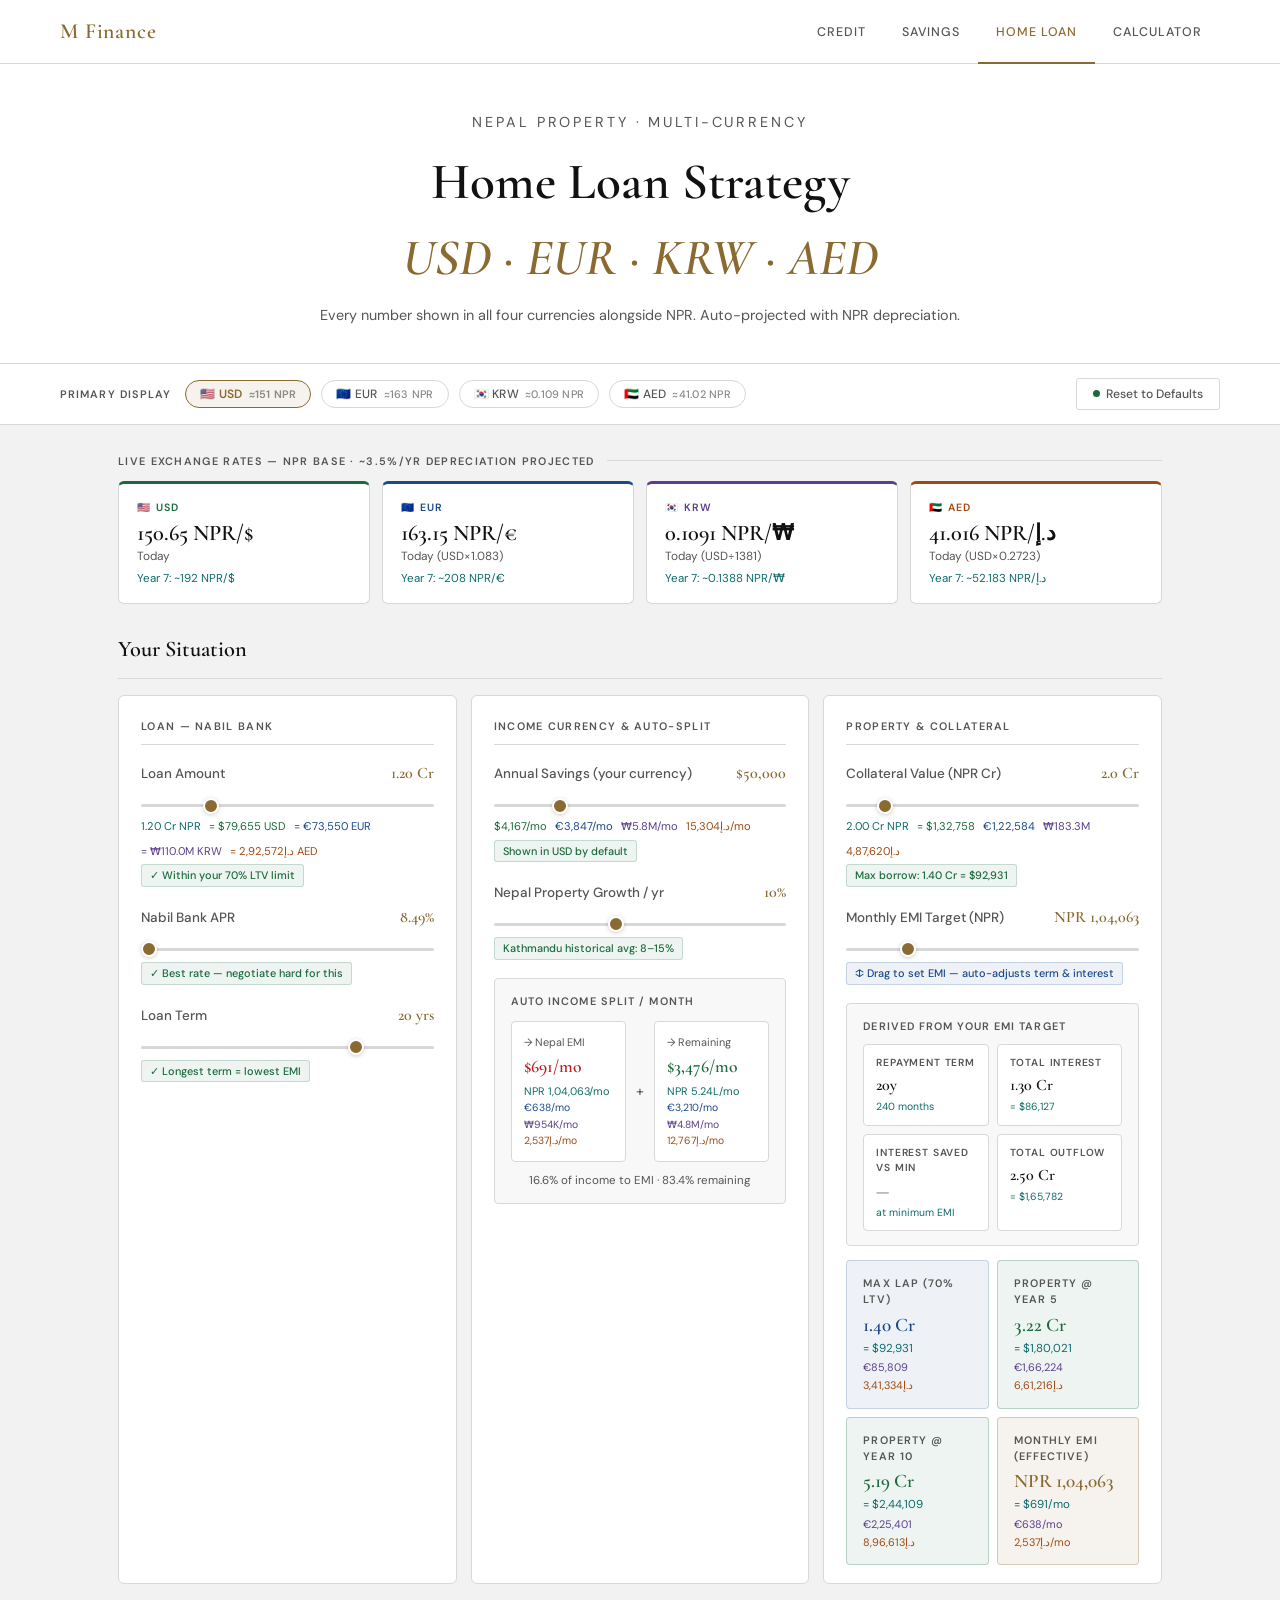
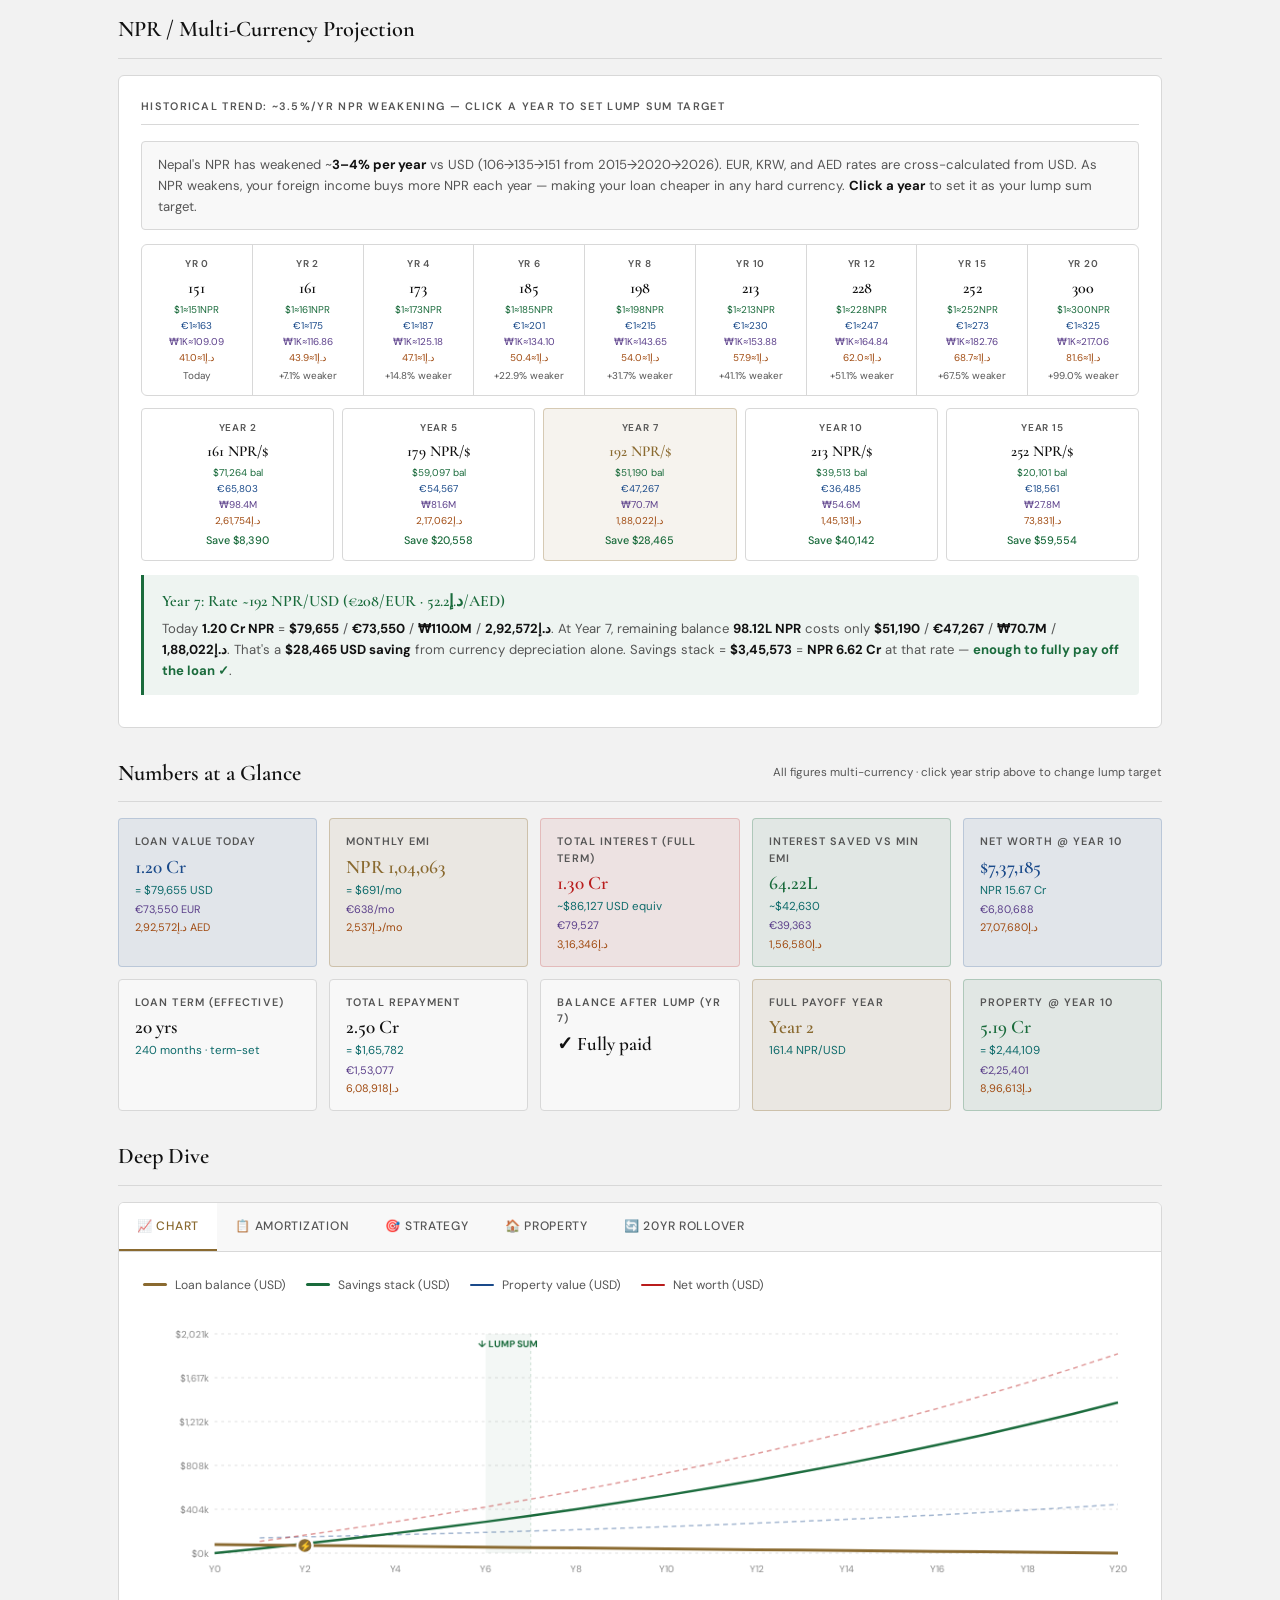
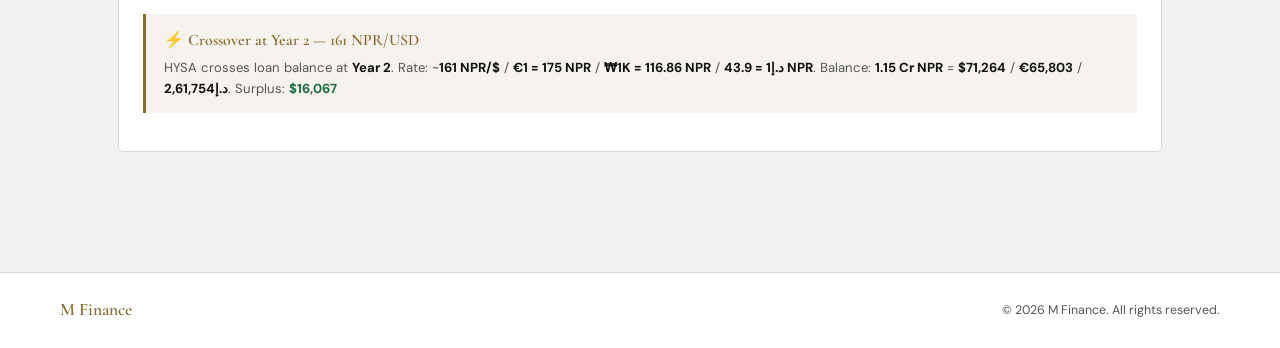
==== commit 3185eb48: "USD saving rate remoed" ====
--- a/home-calculator.html
+++ b/home-calculator.html
@@ -2,131 +2,206 @@
 <html lang="en">
   <head>
     <meta charset="UTF-8" />
-    <meta name="viewport" content="width=device-width, initial-scale=1.0" />
-    <title>Nepal Loan Strategy — Multi-Currency</title>
+    <meta name="viewport" content="width=device-width,initial-scale=1.0" />
+    <title>Home Loan Strategy — M Finance</title>
     <link
-      href="https://fonts.googleapis.com/css2?family=Playfair+Display:ital,wght@0,400;0,700;1,400&family=Syne:wght@300;400;500;700&family=Syne+Mono&display=swap"
+      href="https://fonts.googleapis.com/css2?family=Cormorant+Garamond:ital,wght@0,400;0,600;1,400&family=DM+Sans:wght@400;500;600&display=swap"
       rel="stylesheet"
     />
     <style>
-      :root {
-        --bg: #0e1012;
-        --surface: #161a1e;
-        --card: #1c2128;
-        --card2: #222831;
-        --border: #2d3540;
-        --border-l: #26303c;
-        --ink: #e8edf2;
-        --ink-mid: #9aa5b4;
-        --ink-muted: #5c6b7a;
-        --gold: #e6b84a;
-        --gold-d: #c49a2a;
-        --gold-bg: rgba(230, 184, 74, 0.09);
-        --green: #3ecf8e;
-        --green-d: #28a870;
-        --green-bg: rgba(62, 207, 142, 0.08);
-        --red: #f06e6e;
-        --red-bg: rgba(240, 110, 110, 0.08);
-        --blue: #5b9cf6;
-        --blue-bg: rgba(91, 156, 246, 0.08);
-        --teal: #38bdf8;
-        --purple: #a78bfa;
-        --purple-bg: rgba(167, 139, 250, 0.08);
-        --orange: #fb923c;
-        --orange-bg: rgba(251, 146, 60, 0.08);
-      }
-      * {
+      *,
+      *::before,
+      *::after {
         box-sizing: border-box;
         margin: 0;
         padding: 0;
       }
-      html {
-        font-size: 16px;
+      :root {
+        --bg: #f2f2f2;
+        --surface: #ffffff;
+        --surface2: #f8f8f8;
+        --border: #d8d8d8;
+        --border-strong: #bbbbbb;
+        --text: #111111;
+        --muted: #555555;
+        --muted2: #888888;
+        --accent: #8a6a30;
+        --accent-dim: rgba(138, 106, 48, 0.08);
+        --green: #1a6b3c;
+        --green-dim: rgba(26, 107, 60, 0.07);
+        --red: #b91c1c;
+        --red-dim: rgba(185, 28, 28, 0.07);
+        --blue: #1a4a8a;
+        --blue-dim: rgba(26, 74, 138, 0.07);
+        --purple: #5b3f8a;
+        --purple-dim: rgba(91, 63, 138, 0.07);
+        --teal: #0e6b6b;
+        --orange: #a04a10;
       }
       body {
         background: var(--bg);
-        color: var(--ink);
-        font-family: "Syne", sans-serif;
-        font-weight: 300;
+        color: var(--text);
+        font-family: "DM Sans", sans-serif;
         min-height: 100vh;
-        padding: 0 0 6rem;
+        font-size: 15px;
         line-height: 1.5;
       }
 
-      /* ── MASTHEAD ── */
-      .masthead {
-        background: linear-gradient(135deg, #0d1821 0%, #1a2535 100%);
+      /* ── NAV ── */
+      nav {
+        display: flex;
+        justify-content: space-between;
+        align-items: center;
+        padding: 0 60px;
+        height: 64px;
+        background: #fff;
         border-bottom: 1px solid var(--border);
-        padding: 2.5rem 2rem 2rem;
-        position: relative;
-        overflow: hidden;
-      }
-      .masthead::before {
-        content: "रु/$€₩د";
-        position: absolute;
-        right: 1rem;
-        top: -2rem;
-        font-family: "Playfair Display", serif;
-        font-size: 8rem;
-        opacity: 0.04;
-        pointer-events: none;
-        line-height: 1;
-        color: var(--gold);
-      }
-      .masthead-inner {
-        max-width: 1100px;
-        margin: 0 auto;
-      }
-      .masthead-tag {
-        font-family: "Syne Mono", monospace;
+        position: sticky;
+        top: 0;
+        z-index: 200;
+      }
+      .nav-logo {
+        font-family: "Cormorant Garamond", serif;
+        font-size: 1.35rem;
+        font-weight: 600;
+        color: var(--accent);
+        text-decoration: none;
+        letter-spacing: 0.04em;
+      }
+      .nav-links {
+        display: flex;
+        gap: 0;
+        list-style: none;
+      }
+      .nav-links li a {
+        display: block;
+        padding: 0 18px;
+        height: 64px;
+        line-height: 64px;
+        font-size: 0.78rem;
+        font-weight: 500;
+        letter-spacing: 0.08em;
+        text-transform: uppercase;
+        color: var(--muted);
+        text-decoration: none;
+        border-bottom: 2px solid transparent;
+        transition:
+          color 0.15s,
+          border-color 0.15s;
+      }
+      .nav-links li a:hover {
+        color: var(--text);
+        border-bottom-color: var(--border-strong);
+      }
+      .nav-links li a.active {
+        color: var(--accent);
+        border-bottom-color: var(--accent);
+      }
+
+      /* ── HERO ── */
+      .page-hero {
+        text-align: center;
+        padding: 48px 40px 36px;
+        background: #fff;
+        border-bottom: 1px solid var(--border);
+      }
+      .section-label {
         font-size: 0.7rem;
-        letter-spacing: 0.22em;
+        letter-spacing: 0.2em;
         text-transform: uppercase;
-        color: var(--gold);
-        margin-bottom: 0.7rem;
-        opacity: 0.9;
-      }
-      .masthead h1 {
-        font-family: "Playfair Display", serif;
-        font-size: clamp(2rem, 4.5vw, 3rem);
-        font-weight: 400;
-        line-height: 1.1;
-        margin-bottom: 0.5rem;
-        color: #fff;
-      }
-      .masthead h1 em {
+        color: var(--muted);
+        margin-bottom: 10px;
+      }
+      .page-hero h1 {
+        font-family: "Cormorant Garamond", serif;
+        font-size: clamp(2rem, 4vw, 3.2rem);
+        font-weight: 600;
+        color: var(--text);
+        margin-bottom: 8px;
+      }
+      .page-hero h1 em {
         font-style: italic;
-        color: var(--gold);
-      }
-      .masthead-sub {
-        font-size: 0.95rem;
-        color: rgba(232, 237, 242, 0.45);
-        max-width: 620px;
-      }
-      .auto-badge {
+        color: var(--accent);
+      }
+      .page-hero p {
+        color: var(--muted);
+        font-size: 0.9rem;
+      }
+
+      /* ── CURRENCY BAR ── */
+      .currency-wrap {
+        background: #fff;
+        border-bottom: 1px solid var(--border);
+        padding: 14px 60px;
+        display: flex;
+        align-items: center;
+        gap: 10px;
+        flex-wrap: wrap;
+      }
+      .currency-wrap-label {
+        font-size: 0.68rem;
+        font-weight: 600;
+        letter-spacing: 0.1em;
+        text-transform: uppercase;
+        color: var(--muted);
+        margin-right: 4px;
+      }
+      .cur-pill {
         display: inline-flex;
         align-items: center;
-        gap: 0.5rem;
-        background: rgba(230, 184, 74, 0.12);
-        border: 1px solid var(--gold-d);
-        color: var(--gold);
+        gap: 6px;
+        padding: 5px 14px;
         border-radius: 20px;
-        padding: 0.35rem 1rem;
         font-size: 0.75rem;
-        font-family: "Syne Mono", monospace;
-        letter-spacing: 0.08em;
-        margin-top: 1rem;
+        font-weight: 500;
+        border: 1px solid var(--border);
         cursor: pointer;
-        transition: background 0.15s;
-      }
-      .auto-badge:hover {
-        background: rgba(230, 184, 74, 0.22);
+        transition: all 0.15s;
+        color: var(--muted);
+        background: transparent;
+        font-family: "DM Sans", sans-serif;
+        letter-spacing: 0.02em;
+      }
+      .cur-pill:hover {
+        border-color: var(--border-strong);
+        color: var(--text);
+      }
+      .cur-pill.active {
+        border-color: var(--accent);
+        background: var(--accent-dim);
+        color: var(--accent);
+        font-weight: 600;
+      }
+      .cur-rate-note {
+        font-size: 0.68rem;
+        color: var(--muted2);
+      }
+      .reset-btn {
+        margin-left: auto;
+        display: flex;
+        align-items: center;
+        gap: 6px;
+        padding: 7px 16px;
+        background: transparent;
+        border: 1px solid var(--border);
+        border-radius: 3px;
+        color: var(--muted);
+        font-family: "DM Sans", sans-serif;
+        font-size: 0.76rem;
+        font-weight: 500;
+        cursor: pointer;
+        transition: all 0.15s;
+      }
+      .reset-btn:hover {
+        border-color: var(--accent);
+        color: var(--accent);
       }
       .dot {
         width: 7px;
         height: 7px;
         border-radius: 50%;
         background: var(--green);
+        display: inline-block;
         animation: pulse 1.5s infinite;
       }
       @keyframes pulse {
@@ -139,116 +214,909 @@
         }
       }
 
-      /* ── CURRENCY SELECTOR ── */
-      .currency-bar {
+      /* ── FX STRIP ── */
+      .fx-wrap {
+        max-width: 1140px;
+        margin: 28px auto 0;
+        padding: 0 48px;
+      }
+      .strip-label {
+        font-size: 0.68rem;
+        font-weight: 600;
+        letter-spacing: 0.12em;
+        text-transform: uppercase;
+        color: var(--muted);
+        margin-bottom: 12px;
         display: flex;
-        gap: 0.5rem;
-        flex-wrap: wrap;
-        margin-top: 1.2rem;
         align-items: center;
-      }
-      .currency-bar-label {
-        font-family: "Syne Mono", monospace;
-        font-size: 0.65rem;
+        gap: 12px;
+      }
+      .strip-label::after {
+        content: "";
+        flex: 1;
+        height: 1px;
+        background: var(--border);
+      }
+      .fx-strip {
+        display: grid;
+        grid-template-columns: repeat(4, 1fr);
+        gap: 12px;
+        margin-bottom: 24px;
+      }
+      .fx-card {
+        background: #fff;
+        border: 1px solid var(--border);
+        border-radius: 6px;
+        padding: 16px 18px;
+        border-top-width: 3px;
+        transition: box-shadow 0.2s;
+      }
+      .fx-card:hover {
+        box-shadow: 0 2px 8px rgba(0, 0, 0, 0.06);
+      }
+      .fx-card.usd {
+        border-top-color: var(--green);
+      }
+      .fx-card.eur {
+        border-top-color: var(--blue);
+      }
+      .fx-card.krw {
+        border-top-color: var(--purple);
+      }
+      .fx-card.aed {
+        border-top-color: var(--orange);
+      }
+      .fx-cur-label {
+        font-size: 0.66rem;
+        font-weight: 600;
         letter-spacing: 0.12em;
-        color: var(--ink-muted);
         text-transform: uppercase;
-        margin-right: 0.3rem;
-      }
-      .cur-pill {
-        display: inline-flex;
+        margin-bottom: 6px;
+      }
+      .fx-cur-label.usd {
+        color: var(--green);
+      }
+      .fx-cur-label.eur {
+        color: var(--blue);
+      }
+      .fx-cur-label.krw {
+        color: var(--purple);
+      }
+      .fx-cur-label.aed {
+        color: var(--orange);
+      }
+      .fx-rate-val {
+        font-family: "Cormorant Garamond", serif;
+        font-size: 1.4rem;
+        font-weight: 600;
+        color: var(--text);
+        line-height: 1;
+        margin-bottom: 4px;
+      }
+      .fx-rate-sub {
+        font-size: 0.74rem;
+        color: var(--muted);
+      }
+      .fx-rate-yr {
+        font-size: 0.72rem;
+        color: var(--teal);
+        margin-top: 4px;
+      }
+
+      /* ── MAIN WRAP ── */
+      .main-wrap {
+        max-width: 1140px;
+        margin: 0 auto;
+        padding: 0 48px 80px;
+      }
+
+      /* ── SECTION HDR ── */
+      .section-hdr {
+        display: flex;
+        justify-content: space-between;
         align-items: center;
-        gap: 0.4rem;
-        padding: 0.3rem 0.85rem;
-        border-radius: 20px;
-        font-family: "Syne Mono", monospace;
-        font-size: 0.72rem;
-        border: 1px solid var(--border);
-        cursor: pointer;
-        transition: all 0.15s;
-        color: var(--ink-muted);
-        background: transparent;
-        letter-spacing: 0.05em;
-      }
-      .cur-pill:hover {
-        background: var(--surface);
-        color: var(--ink);
-      }
-      .cur-pill.active-usd {
-        border-color: var(--green-d);
-        background: var(--green-bg);
-        color: var(--green);
-      }
-      .cur-pill.active-eur {
-        border-color: var(--blue);
-        background: var(--blue-bg);
-        color: var(--blue);
-      }
-      .cur-pill.active-krw {
-        border-color: var(--purple);
-        background: var(--purple-bg);
-        color: var(--purple);
-      }
-      .cur-pill.active-aed {
-        border-color: var(--orange);
-        background: var(--orange-bg);
-        color: var(--orange);
-      }
-      .cur-flag {
-        font-size: 1rem;
-        line-height: 1;
-      }
-      .cur-rate-live {
-        font-family: "Syne Mono", monospace;
-        font-size: 0.62rem;
-        opacity: 0.6;
-      }
-
-      /* ── LAYOUT ── */
-      .main {
-        max-width: 1100px;
-        margin: 0 auto;
-        padding: 2rem 1.5rem;
-        position: relative;
-      }
-      .mb1 {
-        margin-bottom: 1rem;
-      }
-      .mb15 {
-        margin-bottom: 1.5rem;
-      }
-      .mb2 {
-        margin-bottom: 2rem;
-      }
+        margin-bottom: 16px;
+        padding-bottom: 12px;
+        border-bottom: 1px solid var(--border);
+        margin-top: 28px;
+      }
+      .section-hdr h2 {
+        font-family: "Cormorant Garamond", serif;
+        font-size: 1.4rem;
+        font-weight: 600;
+        color: var(--text);
+      }
+
+      /* ── GRID LAYOUTS ── */
       .grid-2 {
         display: grid;
         grid-template-columns: 1fr 1fr;
-        gap: 1rem;
+        gap: 14px;
       }
       .grid-3 {
         display: grid;
         grid-template-columns: 1fr 1fr 1fr;
-        gap: 1rem;
+        gap: 14px;
       }
       .grid-4 {
         display: grid;
         grid-template-columns: repeat(4, 1fr);
-        gap: 0.85rem;
+        gap: 12px;
       }
       .grid-5 {
         display: grid;
         grid-template-columns: repeat(5, 1fr);
-        gap: 0.85rem;
-      }
-      @media (max-width: 720px) {
-        .grid-2,
-        .grid-3,
-        .grid-4,
-        .grid-5 {
-          grid-template-columns: 1fr;
+        gap: 12px;
+      }
+
+      /* ── CARDS ── */
+      .card {
+        background: #fff;
+        border: 1px solid var(--border);
+        border-radius: 6px;
+        padding: 22px 22px 18px;
+        transition:
+          border-color 0.2s,
+          box-shadow 0.2s;
+      }
+      .card:hover {
+        border-color: var(--border-strong);
+        box-shadow: 0 2px 8px rgba(0, 0, 0, 0.06);
+      }
+      .card-title {
+        font-size: 0.68rem;
+        font-weight: 600;
+        letter-spacing: 0.12em;
+        text-transform: uppercase;
+        color: var(--muted);
+        margin-bottom: 16px;
+        padding-bottom: 10px;
+        border-bottom: 1px solid var(--border);
+      }
+
+      /* ── STAT BOXES ── */
+      .stat {
+        background: var(--surface2);
+        border: 1px solid var(--border);
+        border-radius: 4px;
+        padding: 14px 16px;
+        transition: border-color 0.15s;
+      }
+      .stat:hover {
+        border-color: var(--border-strong);
+      }
+      .stat-label {
+        font-size: 0.68rem;
+        font-weight: 600;
+        letter-spacing: 0.1em;
+        text-transform: uppercase;
+        color: var(--muted);
+        margin-bottom: 6px;
+      }
+      .stat-val {
+        font-family: "Cormorant Garamond", serif;
+        font-size: 1.2rem;
+        font-weight: 600;
+        color: var(--text);
+        line-height: 1.2;
+      }
+      .stat-val2 {
+        font-size: 0.72rem;
+        color: var(--teal);
+        margin-top: 3px;
+      }
+      .stat-val3 {
+        font-size: 0.68rem;
+        color: var(--purple);
+        margin-top: 2px;
+      }
+      .stat-val4 {
+        font-size: 0.68rem;
+        color: var(--orange);
+        margin-top: 2px;
+      }
+      .stat-sub {
+        font-size: 0.72rem;
+        color: var(--muted);
+        margin-top: 4px;
+      }
+      .stat.accent {
+        border-color: rgba(138, 106, 48, 0.3);
+        background: var(--accent-dim);
+      }
+      .stat.accent .stat-val {
+        color: var(--accent);
+      }
+      .stat.green {
+        border-color: rgba(26, 107, 60, 0.25);
+        background: var(--green-dim);
+      }
+      .stat.green .stat-val {
+        color: var(--green);
+      }
+      .stat.red {
+        border-color: rgba(185, 28, 28, 0.2);
+        background: var(--red-dim);
+      }
+      .stat.red .stat-val {
+        color: var(--red);
+      }
+      .stat.blue {
+        border-color: rgba(26, 74, 138, 0.2);
+        background: var(--blue-dim);
+      }
+      .stat.blue .stat-val {
+        color: var(--blue);
+      }
+      .stat.purple {
+        border-color: rgba(91, 63, 138, 0.2);
+        background: var(--purple-dim);
+      }
+      .stat.purple .stat-val {
+        color: var(--purple);
+      }
+
+      /* ── SLIDERS ── */
+      .field {
+        margin-bottom: 18px;
+      }
+      .field:last-child {
+        margin-bottom: 0;
+      }
+      .field-header {
+        display: flex;
+        justify-content: space-between;
+        align-items: baseline;
+        margin-bottom: 6px;
+      }
+      .field-label {
+        font-size: 0.84rem;
+        color: var(--muted);
+        font-weight: 500;
+      }
+      .field-val {
+        font-family: "Cormorant Garamond", serif;
+        font-size: 1rem;
+        font-weight: 600;
+        color: var(--accent);
+      }
+      .field-dual {
+        font-size: 0.7rem;
+        color: var(--muted);
+        margin-top: 4px;
+        display: flex;
+        gap: 8px;
+        flex-wrap: wrap;
+      }
+      .field-dual .npr {
+        color: var(--teal);
+      }
+      .field-dual .usd {
+        color: var(--green);
+      }
+      .field-dual .eur {
+        color: var(--blue);
+      }
+      .field-dual .krw {
+        color: var(--purple);
+      }
+      .field-dual .aed {
+        color: var(--orange);
+      }
+      input[type="range"] {
+        width: 100%;
+        -webkit-appearance: none;
+        appearance: none;
+        height: 3px;
+        background: var(--border);
+        border-radius: 2px;
+        outline: none;
+        cursor: pointer;
+        margin-top: 2px;
+      }
+      input[type="range"]::-webkit-slider-thumb {
+        -webkit-appearance: none;
+        width: 16px;
+        height: 16px;
+        border-radius: 50%;
+        background: var(--accent);
+        cursor: pointer;
+        border: 2px solid #fff;
+        box-shadow: 0 1px 4px rgba(0, 0, 0, 0.2);
+      }
+      .field-hint {
+        display: inline-block;
+        font-size: 0.68rem;
+        font-weight: 500;
+        color: var(--green);
+        background: var(--green-dim);
+        border: 1px solid rgba(26, 107, 60, 0.2);
+        border-radius: 3px;
+        padding: 2px 8px;
+        margin-top: 5px;
+      }
+      .field-hint.warn {
+        color: var(--red);
+        background: var(--red-dim);
+        border-color: rgba(185, 28, 28, 0.2);
+      }
+      .field-hint.info {
+        color: var(--blue);
+        background: var(--blue-dim);
+        border-color: rgba(26, 74, 138, 0.2);
+      }
+
+      /* ── AUTO SPLIT BOX ── */
+      .split-box {
+        background: var(--surface2);
+        border: 1px solid var(--border);
+        border-radius: 4px;
+        padding: 14px 16px;
+        margin-top: 16px;
+      }
+      .split-box-title {
+        font-size: 0.68rem;
+        font-weight: 600;
+        letter-spacing: 0.1em;
+        text-transform: uppercase;
+        color: var(--muted);
+        margin-bottom: 12px;
+      }
+      .split-row {
+        display: flex;
+        gap: 10px;
+        align-items: stretch;
+      }
+      .split-col {
+        flex: 1;
+        background: #fff;
+        border: 1px solid var(--border);
+        border-radius: 4px;
+        padding: 12px;
+      }
+      .split-arrow {
+        color: var(--muted);
+        font-size: 0.9rem;
+        align-self: center;
+      }
+      .split-col-label {
+        font-size: 0.68rem;
+        color: var(--muted);
+        margin-bottom: 4px;
+      }
+      .split-col-val {
+        font-family: "Cormorant Garamond", serif;
+        font-size: 1.1rem;
+        font-weight: 600;
+      }
+      .split-col-val.red {
+        color: var(--red);
+      }
+      .split-col-val.green {
+        color: var(--green);
+      }
+      .split-col-sub {
+        font-size: 0.68rem;
+        color: var(--teal);
+        margin-top: 2px;
+      }
+      .split-col-sub2 {
+        font-size: 0.65rem;
+        color: var(--blue);
+        margin-top: 1px;
+      }
+      .split-col-sub3 {
+        font-size: 0.65rem;
+        color: var(--purple);
+        margin-top: 1px;
+      }
+      .split-col-sub4 {
+        font-size: 0.65rem;
+        color: var(--orange);
+        margin-top: 1px;
+      }
+      .split-note {
+        font-size: 0.72rem;
+        color: var(--muted);
+        margin-top: 10px;
+        text-align: center;
+      }
+
+      /* ── EMI DERIVED BOX ── */
+      .emi-derived-box {
+        background: var(--surface2);
+        border: 1px solid var(--border);
+        border-radius: 4px;
+        padding: 14px 16px;
+        margin-top: 12px;
+      }
+      .emi-derived-box-title {
+        font-size: 0.68rem;
+        font-weight: 600;
+        letter-spacing: 0.1em;
+        text-transform: uppercase;
+        color: var(--muted);
+        margin-bottom: 10px;
+      }
+      .emi-derived-row {
+        display: grid;
+        grid-template-columns: 1fr 1fr;
+        gap: 8px;
+      }
+      .emi-derived-item {
+        background: #fff;
+        border: 1px solid var(--border);
+        border-radius: 4px;
+        padding: 10px 12px;
+      }
+      .emi-derived-label {
+        font-size: 0.64rem;
+        font-weight: 600;
+        letter-spacing: 0.08em;
+        text-transform: uppercase;
+        color: var(--muted);
+        margin-bottom: 3px;
+      }
+      .emi-derived-val {
+        font-family: "Cormorant Garamond", serif;
+        font-size: 1rem;
+        font-weight: 600;
+        color: var(--text);
+      }
+      .emi-derived-sub {
+        font-size: 0.65rem;
+        color: var(--teal);
+        margin-top: 2px;
+      }
+
+      /* ── NPR TIMELINE ── */
+      .timeline-note {
+        background: var(--surface2);
+        border: 1px solid var(--border);
+        border-radius: 4px;
+        padding: 12px 16px;
+        font-size: 0.82rem;
+        color: var(--muted);
+        line-height: 1.6;
+        margin-bottom: 14px;
+      }
+      .timeline-note strong {
+        color: var(--text);
+      }
+      .npr-timeline {
+        display: flex;
+        border: 1px solid var(--border);
+        border-radius: 6px;
+        overflow: hidden;
+        margin-bottom: 12px;
+        overflow-x: auto;
+        background: #fff;
+      }
+      .npr-yr {
+        flex: 1;
+        min-width: 76px;
+        text-align: center;
+        padding: 12px 4px;
+        cursor: pointer;
+        border-right: 1px solid var(--border);
+        transition: background 0.12s;
+      }
+      .npr-yr:last-child {
+        border-right: none;
+      }
+      .npr-yr:hover:not(.active) {
+        background: var(--surface2);
+      }
+      .npr-yr.active {
+        background: var(--accent-dim);
+        border-bottom: 2px solid var(--accent);
+      }
+      .yr-label {
+        font-size: 0.62rem;
+        font-weight: 600;
+        letter-spacing: 0.08em;
+        text-transform: uppercase;
+        color: var(--muted);
+        margin-bottom: 4px;
+      }
+      .npr-yr.active .yr-label {
+        color: var(--accent);
+      }
+      .yr-rate {
+        font-family: "Cormorant Garamond", serif;
+        font-size: 1rem;
+        font-weight: 600;
+        color: var(--text);
+      }
+      .npr-yr.active .yr-rate {
+        color: var(--accent);
+      }
+      .yr-usd {
+        font-size: 0.62rem;
+        color: var(--green);
+        margin-top: 3px;
+      }
+      .yr-eur {
+        font-size: 0.62rem;
+        color: var(--blue);
+        margin-top: 1px;
+      }
+      .yr-krw {
+        font-size: 0.62rem;
+        color: var(--purple);
+        margin-top: 1px;
+      }
+      .yr-aed {
+        font-size: 0.62rem;
+        color: var(--orange);
+        margin-top: 1px;
+      }
+      .yr-change {
+        font-size: 0.62rem;
+        color: var(--muted);
+        margin-top: 3px;
+      }
+
+      /* ── COMPARE STRIP ── */
+      .compare-strip {
+        display: grid;
+        grid-template-columns: repeat(5, 1fr);
+        gap: 8px;
+        margin-bottom: 14px;
+      }
+      .compare-col {
+        background: #fff;
+        border: 1px solid var(--border);
+        border-radius: 4px;
+        padding: 12px 8px;
+        text-align: center;
+        cursor: pointer;
+        transition: all 0.12s;
+      }
+      .compare-col:hover:not(.sel) {
+        border-color: var(--border-strong);
+        background: var(--surface2);
+      }
+      .compare-col.sel {
+        background: var(--accent-dim);
+        border-color: rgba(138, 106, 48, 0.3);
+      }
+      .cc-yr {
+        font-size: 0.62rem;
+        font-weight: 600;
+        letter-spacing: 0.08em;
+        text-transform: uppercase;
+        color: var(--muted);
+        margin-bottom: 4px;
+      }
+      .cc-rate {
+        font-family: "Cormorant Garamond", serif;
+        font-size: 0.95rem;
+        font-weight: 600;
+        color: var(--text);
+      }
+      .compare-col.sel .cc-rate {
+        color: var(--accent);
+      }
+      .cc-loanUSD {
+        font-size: 0.62rem;
+        color: var(--green);
+        margin-top: 3px;
+      }
+      .cc-loanEUR {
+        font-size: 0.62rem;
+        color: var(--blue);
+        margin-top: 1px;
+      }
+      .cc-loanKRW {
+        font-size: 0.62rem;
+        color: var(--purple);
+        margin-top: 1px;
+      }
+      .cc-loanAED {
+        font-size: 0.62rem;
+        color: var(--orange);
+        margin-top: 1px;
+      }
+      .cc-save {
+        font-size: 0.68rem;
+        color: var(--green);
+        margin-top: 3px;
+        font-weight: 500;
+      }
+
+      /* ── INSIGHT BOX ── */
+      .insight {
+        border-left: 3px solid var(--accent);
+        padding: 14px 18px;
+        background: var(--accent-dim);
+        border-radius: 0 4px 4px 0;
+        margin-bottom: 14px;
+      }
+      .insight.green {
+        border-left-color: var(--green);
+        background: var(--green-dim);
+      }
+      .insight-title {
+        font-family: "Cormorant Garamond", serif;
+        font-size: 1rem;
+        font-weight: 600;
+        color: var(--accent);
+        margin-bottom: 5px;
+      }
+      .insight.green .insight-title {
+        color: var(--green);
+      }
+      .insight-body {
+        font-size: 0.82rem;
+        color: var(--muted);
+        line-height: 1.6;
+      }
+      .insight-body strong {
+        color: var(--text);
+      }
+
+      /* ── TABS ── */
+      .tabs-wrap {
+        background: #fff;
+        border: 1px solid var(--border);
+        border-radius: 6px;
+        overflow: hidden;
+        margin-bottom: 40px;
+      }
+      .tabs-nav {
+        display: flex;
+        border-bottom: 1px solid var(--border);
+        background: var(--surface2);
+        overflow-x: auto;
+      }
+      .tab-btn {
+        padding: 0 18px;
+        height: 48px;
+        font-family: "DM Sans", sans-serif;
+        font-size: 0.76rem;
+        font-weight: 500;
+        letter-spacing: 0.06em;
+        text-transform: uppercase;
+        color: var(--muted);
+        border: none;
+        background: transparent;
+        cursor: pointer;
+        white-space: nowrap;
+        border-bottom: 2px solid transparent;
+        transition: all 0.12s;
+      }
+      .tab-btn.active {
+        color: var(--accent);
+        border-bottom-color: var(--accent);
+        background: #fff;
+      }
+      .tab-btn:hover:not(.active) {
+        color: var(--text);
+      }
+      .tab-panel {
+        display: none;
+        padding: 24px;
+      }
+      .tab-panel.active {
+        display: block;
+      }
+
+      /* ── CHART ── */
+      canvas.main-chart {
+        width: 100% !important;
+        display: block;
+      }
+      .legend-row {
+        display: flex;
+        gap: 20px;
+        flex-wrap: wrap;
+        margin-bottom: 16px;
+      }
+      .leg-item {
+        display: flex;
+        align-items: center;
+        gap: 8px;
+        font-size: 0.76rem;
+        color: var(--muted);
+      }
+      .leg-swatch {
+        width: 24px;
+        height: 3px;
+        border-radius: 2px;
+      }
+
+      /* ── TABLE ── */
+      .table-scroll {
+        overflow-x: auto;
+      }
+      table {
+        width: 100%;
+        border-collapse: collapse;
+      }
+      thead th {
+        font-size: 0.66rem;
+        font-weight: 600;
+        letter-spacing: 0.08em;
+        text-transform: uppercase;
+        color: var(--muted);
+        text-align: right;
+        padding: 10px 14px;
+        border-bottom: 2px solid var(--border);
+        background: var(--surface2);
+        white-space: nowrap;
+      }
+      thead th:first-child {
+        text-align: left;
+      }
+      tbody td {
+        font-size: 0.8rem;
+        text-align: right;
+        padding: 9px 14px;
+        border-bottom: 1px solid var(--border);
+        color: var(--muted);
+        font-family: "DM Sans", sans-serif;
+      }
+      tbody td:first-child {
+        text-align: left;
+        color: var(--text);
+        font-weight: 500;
+      }
+      tbody td .sub {
+        display: block;
+        font-size: 0.66rem;
+        color: var(--teal);
+        margin-top: 1px;
+      }
+      tbody td .sub2 {
+        display: block;
+        font-size: 0.62rem;
+        color: var(--purple);
+        margin-top: 1px;
+      }
+      tbody td .sub3 {
+        display: block;
+        font-size: 0.62rem;
+        color: var(--orange);
+        margin-top: 1px;
+      }
+      tbody tr:hover td {
+        background: var(--surface2);
+      }
+      tbody tr.row-lump td {
+        background: rgba(26, 107, 60, 0.04);
+      }
+      tbody tr.row-opt td {
+        background: var(--accent-dim);
+      }
+
+      /* View toggle for amort table */
+      .view-btns {
+        display: flex;
+        gap: 6px;
+        margin-bottom: 16px;
+        flex-wrap: wrap;
+      }
+      .view-btn {
+        padding: 5px 14px;
+        background: transparent;
+        border: 1px solid var(--border);
+        border-radius: 3px;
+        color: var(--muted);
+        font-family: "DM Sans", sans-serif;
+        font-size: 0.74rem;
+        font-weight: 500;
+        cursor: pointer;
+        transition: all 0.15s;
+      }
+      .view-btn.active {
+        background: var(--accent);
+        border-color: var(--accent);
+        color: #fff;
+      }
+      .view-btn:hover:not(.active) {
+        border-color: var(--border-strong);
+        color: var(--text);
+      }
+
+      /* ── STRATEGY TIMELINE ── */
+      .tl {
+        position: relative;
+        padding-left: 28px;
+      }
+      .tl::before {
+        content: "";
+        position: absolute;
+        left: 8px;
+        top: 0;
+        bottom: 0;
+        width: 1px;
+        background: var(--border);
+      }
+      .tl-item {
+        position: relative;
+        margin-bottom: 22px;
+      }
+      .tl-item::before {
+        content: "";
+        position: absolute;
+        left: -22px;
+        top: 4px;
+        width: 11px;
+        height: 11px;
+        border-radius: 50%;
+        background: var(--accent);
+        border: 2px solid #fff;
+        box-shadow: 0 0 0 2px var(--accent);
+      }
+      .tl-phase {
+        font-size: 0.66rem;
+        font-weight: 600;
+        letter-spacing: 0.1em;
+        text-transform: uppercase;
+        color: var(--accent);
+        margin-bottom: 3px;
+      }
+      .tl-title {
+        font-weight: 600;
+        font-size: 0.92rem;
+        color: var(--text);
+        margin-bottom: 5px;
+      }
+      .tl-body {
+        font-size: 0.82rem;
+        color: var(--muted);
+        line-height: 1.6;
+      }
+      .tl-body strong {
+        color: var(--text);
+      }
+
+      /* ── ROLLOVER LEGEND ── */
+      .rollover-legend {
+        display: flex;
+        gap: 16px;
+        flex-wrap: wrap;
+        margin-bottom: 16px;
+      }
+
+      /* ── FOOTER ── */
+      footer {
+        border-top: 1px solid var(--border);
+        padding: 24px 60px;
+        display: flex;
+        justify-content: space-between;
+        align-items: center;
+        background: #fff;
+      }
+      .footer-logo {
+        font-family: "Cormorant Garamond", serif;
+        font-size: 1.1rem;
+        font-weight: 600;
+        color: var(--accent);
+        text-decoration: none;
+      }
+      footer p {
+        font-size: 0.78rem;
+        color: var(--muted);
+      }
+
+      /* ── RESPONSIVE ── */
+      @media (max-width: 900px) {
+        nav,
+        .currency-wrap,
+        footer {
+          padding-left: 20px;
+          padding-right: 20px;
         }
-      }
-      @media (max-width: 900px) {
+        .fx-wrap,
+        .main-wrap {
+          padding-left: 20px;
+          padding-right: 20px;
+        }
+        .fx-strip {
+          grid-template-columns: 1fr 1fr;
+        }
         .grid-3 {
           grid-template-columns: 1fr 1fr;
         }
@@ -258,829 +1126,26 @@
         .grid-5 {
           grid-template-columns: 1fr 1fr;
         }
-      }
-
-      .section-label {
-        font-family: "Syne Mono", monospace;
-        font-size: 0.68rem;
-        letter-spacing: 0.18em;
-        text-transform: uppercase;
-        color: var(--ink-muted);
-        margin-bottom: 0.85rem;
-        display: flex;
-        align-items: center;
-        gap: 0.8rem;
-      }
-      .section-label::after {
-        content: "";
-        flex: 1;
-        height: 1px;
-        background: var(--border-l);
-      }
-
-      /* ── CARDS ── */
-      .card {
-        background: var(--card);
-        border: 1px solid var(--border);
-        border-radius: 6px;
-        padding: 1.5rem;
-        box-shadow: 0 2px 8px rgba(0, 0, 0, 0.25);
-      }
-      .card-title {
-        font-family: "Syne Mono", monospace;
-        font-size: 0.65rem;
-        letter-spacing: 0.15em;
-        text-transform: uppercase;
-        color: var(--ink-muted);
-        margin-bottom: 1.2rem;
-        padding-bottom: 0.8rem;
-        border-bottom: 1px solid var(--border-l);
-      }
-
-      /* ── MULTI-CURRENCY RATE STRIP ── */
-      .fx-strip {
-        display: grid;
-        grid-template-columns: repeat(4, 1fr);
-        gap: 0.75rem;
-        margin-bottom: 1.5rem;
-      }
-      @media (max-width: 640px) {
+        .compare-strip {
+          grid-template-columns: 1fr 1fr;
+        }
+      }
+      @media (max-width: 580px) {
         .fx-strip {
           grid-template-columns: 1fr 1fr;
         }
-      }
-      .fx-card {
-        background: var(--surface);
-        border: 1px solid var(--border-l);
-        border-radius: 6px;
-        padding: 1rem;
-        position: relative;
-        overflow: hidden;
-        transition: border-color 0.15s;
-      }
-      .fx-card.usd {
-        border-color: var(--green-d);
-      }
-      .fx-card.eur {
-        border-color: var(--blue);
-      }
-      .fx-card.krw {
-        border-color: var(--purple);
-      }
-      .fx-card.aed {
-        border-color: var(--orange);
-      }
-      .fx-card::before {
-        content: attr(data-flag);
-        position: absolute;
-        right: 0.5rem;
-        top: 0.3rem;
-        font-size: 2.2rem;
-        opacity: 0.15;
-        pointer-events: none;
-      }
-      .fx-cur-label {
-        font-family: "Syne Mono", monospace;
-        font-size: 0.6rem;
-        letter-spacing: 0.15em;
-        text-transform: uppercase;
-        margin-bottom: 0.3rem;
-      }
-      .fx-cur-label.usd {
-        color: var(--green);
-      }
-      .fx-cur-label.eur {
-        color: var(--blue);
-      }
-      .fx-cur-label.krw {
-        color: var(--purple);
-      }
-      .fx-cur-label.aed {
-        color: var(--orange);
-      }
-      .fx-rate-val {
-        font-family: "Syne Mono", monospace;
-        font-size: 1.1rem;
-        font-weight: 500;
-        color: var(--ink);
-        margin-bottom: 0.1rem;
-      }
-      .fx-rate-sub {
-        font-size: 0.68rem;
-        color: var(--ink-muted);
-      }
-      .fx-rate-yr {
-        font-size: 0.65rem;
-        color: var(--teal);
-        margin-top: 0.1rem;
-      }
-
-      /* ── SLIDERS ── */
-      .field {
-        margin-bottom: 1.3rem;
-      }
-      .field:last-child {
-        margin-bottom: 0;
-      }
-      .field-header {
-        display: flex;
-        justify-content: space-between;
-        align-items: baseline;
-        margin-bottom: 0.5rem;
-      }
-      .field-label {
-        font-size: 0.85rem;
-        color: var(--ink-mid);
-      }
-      .field-val {
-        font-family: "Syne Mono", monospace;
-        font-size: 0.95rem;
-        color: var(--gold);
-        font-weight: 500;
-      }
-      .field-dual {
-        font-family: "Syne Mono", monospace;
-        font-size: 0.72rem;
-        color: var(--ink-muted);
-        margin-top: 0.3rem;
-        display: flex;
-        gap: 0.7rem;
-        flex-wrap: wrap;
-      }
-      .field-dual .npr {
-        color: var(--teal);
-      }
-      .field-dual .usd {
-        color: var(--green);
-      }
-      .field-dual .eur {
-        color: var(--blue);
-      }
-      .field-dual .krw {
-        color: var(--purple);
-      }
-      .field-dual .aed {
-        color: var(--orange);
-      }
-      input[type="range"] {
-        width: 100%;
-        -webkit-appearance: none;
-        height: 3px;
-        background: var(--border);
-        border-radius: 2px;
-        outline: none;
-        cursor: pointer;
-        margin-top: 0.2rem;
-      }
-      input[type="range"]::-webkit-slider-thumb {
-        -webkit-appearance: none;
-        width: 18px;
-        height: 18px;
-        border-radius: 50%;
-        background: var(--card);
-        cursor: pointer;
-        border: 2px solid var(--gold);
-        box-shadow:
-          0 0 0 3px rgba(230, 184, 74, 0.15),
-          0 2px 6px rgba(0, 0, 0, 0.4);
-      }
-      .auto-hint {
-        font-family: "Syne Mono", monospace;
-        font-size: 0.65rem;
-        color: var(--green-d);
-        background: var(--green-bg);
-        border: 1px solid rgba(62, 207, 142, 0.2);
-        border-radius: 3px;
-        padding: 0.2rem 0.55rem;
-        margin-top: 0.35rem;
-        display: inline-block;
-      }
-      .auto-hint.warn {
-        color: var(--red);
-        background: var(--red-bg);
-        border-color: rgba(240, 110, 110, 0.2);
-      }
-
-      /* ── STAT BOXES ── */
-      .stat {
-        background: var(--surface);
-        border: 1px solid var(--border-l);
-        border-radius: 6px;
-        padding: 1rem 1.1rem;
-      }
-      .stat-label {
-        font-size: 0.75rem;
-        color: var(--ink-muted);
-        margin-bottom: 0.35rem;
-        line-height: 1.3;
-      }
-      .stat-val {
-        font-family: "Syne Mono", monospace;
-        font-size: 1.15rem;
-        color: var(--ink);
-        font-weight: 500;
-        line-height: 1.2;
-      }
-      .stat-val2 {
-        font-family: "Syne Mono", monospace;
-        font-size: 0.8rem;
-        color: var(--teal);
-        margin-top: 0.15rem;
-      }
-      .stat-val3 {
-        font-family: "Syne Mono", monospace;
-        font-size: 0.72rem;
-        color: var(--purple);
-        margin-top: 0.08rem;
-      }
-      .stat-val4 {
-        font-family: "Syne Mono", monospace;
-        font-size: 0.72rem;
-        color: var(--orange);
-        margin-top: 0.08rem;
-      }
-      .stat-sub {
-        font-size: 0.7rem;
-        color: var(--ink-muted);
-        margin-top: 0.2rem;
-      }
-      .stat.gold {
-        border-color: var(--gold-d);
-        background: var(--gold-bg);
-      }
-      .stat.gold .stat-val {
-        color: var(--gold);
-      }
-      .stat.green {
-        border-color: var(--green-d);
-        background: var(--green-bg);
-      }
-      .stat.green .stat-val {
-        color: var(--green);
-      }
-      .stat.red {
-        border-color: #a03030;
-        background: var(--red-bg);
-      }
-      .stat.red .stat-val {
-        color: var(--red);
-      }
-      .stat.blue {
-        border-color: #3060a0;
-        background: var(--blue-bg);
-      }
-      .stat.blue .stat-val {
-        color: var(--blue);
-      }
-      .stat.purple {
-        border-color: #6d5aad;
-        background: var(--purple-bg);
-      }
-      .stat.purple .stat-val {
-        color: var(--purple);
-      }
-      .stat.orange {
-        border-color: #a0581a;
-        background: var(--orange-bg);
-      }
-      .stat.orange .stat-val {
-        color: var(--orange);
-      }
-
-      /* ── PLAN BANNER ── */
-      .plan-box {
-        background: linear-gradient(135deg, #141e2e 0%, #1a2840 100%);
-        border: 1px solid var(--gold-d);
-        border-radius: 6px;
-        padding: 1.8rem;
-        margin-bottom: 1.8rem;
-        position: relative;
-        overflow: hidden;
-        box-shadow: 0 4px 20px rgba(0, 0, 0, 0.35);
-      }
-      .plan-box::before {
-        content: "✦";
-        position: absolute;
-        right: 1.5rem;
-        top: 0.8rem;
-        font-size: 5rem;
-        opacity: 0.05;
-        line-height: 1;
-        color: var(--gold);
-      }
-      .plan-box-label {
-        font-family: "Syne Mono", monospace;
-        font-size: 0.68rem;
-        letter-spacing: 0.2em;
-        text-transform: uppercase;
-        color: var(--gold);
-        margin-bottom: 0.7rem;
-      }
-      .plan-box-title {
-        font-family: "Playfair Display", serif;
-        font-size: clamp(1.1rem, 2.5vw, 1.5rem);
-        font-weight: 400;
-        color: #fff;
-        margin-bottom: 1rem;
-        line-height: 1.25;
-      }
-      .plan-grid {
-        display: grid;
-        grid-template-columns: repeat(3, 1fr);
-        gap: 1rem;
-      }
-      @media (max-width: 600px) {
-        .plan-grid {
-          grid-template-columns: 1fr 1fr;
+        .grid-2,
+        .grid-3,
+        .grid-4,
+        .grid-5 {
+          grid-template-columns: 1fr;
         }
-      }
-      .plan-stat-label {
-        font-size: 0.72rem;
-        color: rgba(232, 237, 242, 0.4);
-        margin-bottom: 0.25rem;
-      }
-      .plan-stat-val {
-        font-family: "Syne Mono", monospace;
-        font-size: 1rem;
-        color: var(--gold);
-      }
-      .plan-stat-val2 {
-        font-family: "Syne Mono", monospace;
-        font-size: 0.72rem;
-        color: var(--teal);
-        margin-top: 0.1rem;
-      }
-      .plan-stat-val3 {
-        font-family: "Syne Mono", monospace;
-        font-size: 0.65rem;
-        color: var(--purple);
-        margin-top: 0.04rem;
-      }
-      .plan-stat-val4 {
-        font-family: "Syne Mono", monospace;
-        font-size: 0.65rem;
-        color: var(--orange);
-        margin-top: 0.04rem;
-      }
-
-      /* ── NPR TIMELINE ── */
-      .npr-timeline {
-        display: flex;
-        border: 1px solid var(--border);
-        border-radius: 6px;
-        overflow: hidden;
-        margin-bottom: 1rem;
-        overflow-x: auto;
-      }
-      .npr-yr {
-        flex: 1;
-        min-width: 80px;
-        text-align: center;
-        padding: 0.75rem 0.3rem;
-        cursor: pointer;
-        border-right: 1px solid var(--border-l);
-        transition: background 0.12s;
-      }
-      .npr-yr:last-child {
-        border-right: none;
-      }
-      .yr-label {
-        font-family: "Syne Mono", monospace;
-        font-size: 0.62rem;
-        color: var(--ink-muted);
-        margin-bottom: 0.25rem;
-      }
-      .yr-rate {
-        font-family: "Syne Mono", monospace;
-        font-size: 0.85rem;
-        font-weight: 500;
-        color: var(--ink);
-      }
-      .yr-usd {
-        font-family: "Syne Mono", monospace;
-        font-size: 0.6rem;
-        color: var(--green);
-        margin-top: 0.08rem;
-      }
-      .yr-eur {
-        font-family: "Syne Mono", monospace;
-        font-size: 0.6rem;
-        color: var(--blue);
-        margin-top: 0.03rem;
-      }
-      .yr-krw {
-        font-family: "Syne Mono", monospace;
-        font-size: 0.6rem;
-        color: var(--purple);
-        margin-top: 0.03rem;
-      }
-      .yr-aed {
-        font-family: "Syne Mono", monospace;
-        font-size: 0.6rem;
-        color: var(--orange);
-        margin-top: 0.03rem;
-      }
-      .yr-change {
-        font-size: 0.6rem;
-        color: var(--green);
-        margin-top: 0.1rem;
-      }
-      .npr-yr.active {
-        background: rgba(230, 184, 74, 0.1);
-        border-bottom: 2px solid var(--gold);
-      }
-      .npr-yr.active .yr-label {
-        color: var(--gold);
-      }
-      .npr-yr.active .yr-rate {
-        color: var(--gold);
-      }
-      .npr-yr:hover:not(.active) {
-        background: var(--surface);
-      }
-
-      .timeline-explain {
-        font-size: 0.85rem;
-        color: var(--ink-mid);
-        line-height: 1.6;
-        background: var(--surface);
-        border: 1px solid var(--border-l);
-        border-radius: 6px;
-        padding: 0.9rem 1.1rem;
-        margin-bottom: 1rem;
-      }
-      .timeline-explain strong {
-        color: var(--ink);
-      }
-
-      /* ── COMPARE STRIP ── */
-      .compare-strip {
-        display: grid;
-        grid-template-columns: repeat(5, 1fr);
-        gap: 0.6rem;
-        margin-bottom: 1rem;
-      }
-      @media (max-width: 640px) {
         .compare-strip {
           grid-template-columns: 1fr 1fr;
         }
-      }
-      .compare-col {
-        background: var(--surface);
-        border: 1px solid var(--border-l);
-        border-radius: 6px;
-        padding: 0.85rem;
-        text-align: center;
-        cursor: pointer;
-        transition: all 0.12s;
-      }
-      .compare-col.sel {
-        background: var(--gold-bg);
-        border-color: var(--gold-d);
-      }
-      .cc-yr {
-        font-family: "Syne Mono", monospace;
-        font-size: 0.62rem;
-        color: var(--ink-muted);
-        margin-bottom: 0.3rem;
-      }
-      .cc-rate {
-        font-family: "Syne Mono", monospace;
-        font-size: 0.9rem;
-        font-weight: 500;
-        color: var(--ink);
-      }
-      .compare-col.sel .cc-rate {
-        color: var(--gold);
-      }
-      .cc-loanUSD {
-        font-family: "Syne Mono", monospace;
-        font-size: 0.65rem;
-        color: var(--green);
-        margin-top: 0.12rem;
-      }
-      .cc-loanEUR {
-        font-family: "Syne Mono", monospace;
-        font-size: 0.65rem;
-        color: var(--blue);
-        margin-top: 0.05rem;
-      }
-      .cc-loanKRW {
-        font-family: "Syne Mono", monospace;
-        font-size: 0.65rem;
-        color: var(--purple);
-        margin-top: 0.05rem;
-      }
-      .cc-loanAED {
-        font-family: "Syne Mono", monospace;
-        font-size: 0.65rem;
-        color: var(--orange);
-        margin-top: 0.05rem;
-      }
-      .cc-save {
-        font-family: "Syne Mono", monospace;
-        font-size: 0.7rem;
-        color: var(--green);
-        margin-top: 0.1rem;
-      }
-      .compare-col:hover:not(.sel) {
-        background: var(--card);
-      }
-
-      /* ── INSIGHT ── */
-      .insight {
-        border-left: 3px solid var(--gold);
-        padding: 1rem 1.2rem;
-        background: var(--gold-bg);
-        border-radius: 0 6px 6px 0;
-        margin-bottom: 1rem;
-      }
-      .insight-title {
-        font-family: "Playfair Display", serif;
-        font-size: 1rem;
-        font-weight: 700;
-        color: var(--gold);
-        margin-bottom: 0.3rem;
-      }
-      .insight-body {
-        font-size: 0.85rem;
-        color: var(--ink-mid);
-        line-height: 1.6;
-      }
-      .insight-body strong {
-        color: var(--ink);
-      }
-      .insight.g {
-        border-color: var(--green-d);
-        background: var(--green-bg);
-      }
-      .insight.g .insight-title {
-        color: var(--green);
-      }
-
-      /* ── TABS ── */
-      .tabs-wrap {
-        background: var(--card);
-        border: 1px solid var(--border);
-        border-radius: 6px;
-        overflow: hidden;
-      }
-      .tabs-nav {
-        display: flex;
-        border-bottom: 1px solid var(--border);
-        background: var(--surface);
-        overflow-x: auto;
-      }
-      .tab-btn {
-        padding: 0.9rem 1.3rem;
-        font-family: "Syne", sans-serif;
-        font-size: 0.78rem;
-        font-weight: 500;
-        letter-spacing: 0.04em;
-        text-transform: uppercase;
-        color: var(--ink-muted);
-        border: none;
-        background: transparent;
-        cursor: pointer;
-        white-space: nowrap;
-        border-bottom: 2px solid transparent;
-        margin-bottom: -1px;
-        transition: all 0.12s;
-      }
-      .tab-btn.active {
-        color: var(--gold);
-        border-bottom-color: var(--gold);
-        background: var(--card);
-      }
-      .tab-btn:hover:not(.active) {
-        color: var(--ink);
-      }
-      .tab-panel {
-        display: none;
-        padding: 1.5rem;
-      }
-      .tab-panel.active {
-        display: block;
-      }
-
-      /* ── CHART ── */
-      canvas.main-chart {
-        width: 100% !important;
-        display: block;
-      }
-      .legend-row {
-        display: flex;
-        gap: 1.5rem;
-        flex-wrap: wrap;
-        margin-bottom: 1rem;
-      }
-      .leg-item {
-        display: flex;
-        align-items: center;
-        gap: 0.5rem;
-        font-size: 0.78rem;
-        color: var(--ink-muted);
-      }
-      .leg-swatch {
-        width: 24px;
-        height: 3px;
-        border-radius: 2px;
-      }
-
-      /* ── TABLE ── */
-      .table-scroll {
-        overflow-x: auto;
-      }
-      table {
-        width: 100%;
-        border-collapse: collapse;
-      }
-      thead th {
-        font-family: "Syne Mono", monospace;
-        font-size: 0.65rem;
-        letter-spacing: 0.08em;
-        text-transform: uppercase;
-        color: var(--ink-muted);
-        text-align: right;
-        padding: 0.65rem 0.85rem;
-        border-bottom: 2px solid var(--border);
-        background: var(--surface);
-        white-space: nowrap;
-      }
-      thead th:first-child {
-        text-align: left;
-      }
-      tbody td {
-        font-family: "Syne Mono", monospace;
-        font-size: 0.78rem;
-        text-align: right;
-        padding: 0.55rem 0.85rem;
-        border-bottom: 1px solid var(--border-l);
-        color: var(--ink-mid);
-      }
-      tbody td:first-child {
-        text-align: left;
-        color: var(--ink);
-        font-weight: 500;
-      }
-      tbody td .sub {
-        display: block;
-        font-size: 0.65rem;
-        color: var(--teal);
-        margin-top: 0.1rem;
-      }
-      tbody td .sub2 {
-        display: block;
-        font-size: 0.62rem;
-        color: var(--purple);
-        margin-top: 0.05rem;
-      }
-      tbody td .sub3 {
-        display: block;
-        font-size: 0.62rem;
-        color: var(--orange);
-        margin-top: 0.05rem;
-      }
-      tbody tr:hover td {
-        background: var(--surface);
-      }
-      tbody tr.row-lump td {
-        background: rgba(62, 207, 142, 0.06);
-      }
-      tbody tr.row-opt td {
-        background: rgba(230, 184, 74, 0.06);
-      }
-
-      /* ── STRATEGY TIMELINE ── */
-      .tl {
-        position: relative;
-        padding-left: 2.2rem;
-      }
-      .tl::before {
-        content: "";
-        position: absolute;
-        left: 0.6rem;
-        top: 0;
-        bottom: 0;
-        width: 1px;
-        background: var(--border);
-      }
-      .tl-item {
-        position: relative;
-        margin-bottom: 1.6rem;
-      }
-      .tl-item::before {
-        content: "";
-        position: absolute;
-        left: -1.95rem;
-        top: 0.3rem;
-        width: 11px;
-        height: 11px;
-        border-radius: 50%;
-        background: var(--gold);
-        border: 2px solid var(--card);
-        box-shadow: 0 0 0 2px var(--gold-d);
-      }
-      .tl-phase {
-        font-family: "Syne Mono", monospace;
-        font-size: 0.65rem;
-        color: var(--gold);
-        letter-spacing: 0.1em;
-        margin-bottom: 0.25rem;
-      }
-      .tl-title {
-        font-weight: 500;
-        font-size: 0.95rem;
-        color: var(--ink);
-        margin-bottom: 0.3rem;
-      }
-      .tl-body {
-        font-size: 0.83rem;
-        color: var(--ink-mid);
-        line-height: 1.6;
-      }
-      .tl-body strong {
-        color: var(--ink);
-      }
-
-      /* ── AUTO-SPLIT BOX ── */
-      .split-box {
-        background: var(--surface);
-        border: 1px solid var(--border-l);
-        border-radius: 6px;
-        padding: 1rem;
-        margin-top: 0.8rem;
-      }
-      .split-box-title {
-        font-family: "Syne Mono", monospace;
-        font-size: 0.62rem;
-        letter-spacing: 0.12em;
-        text-transform: uppercase;
-        color: var(--ink-muted);
-        margin-bottom: 0.75rem;
-      }
-      .split-row {
-        display: flex;
-        gap: 0.75rem;
-        align-items: stretch;
-      }
-      .split-col {
-        flex: 1;
-        background: var(--card);
-        border: 1px solid var(--border-l);
-        border-radius: 5px;
-        padding: 0.8rem;
-      }
-      .split-arrow {
-        color: var(--border);
-        font-size: 1rem;
-        align-self: center;
-      }
-      .split-col-label {
-        font-size: 0.7rem;
-        color: var(--ink-muted);
-        margin-bottom: 0.3rem;
-      }
-      .split-col-val {
-        font-family: "Syne Mono", monospace;
-        font-size: 1rem;
-        font-weight: 500;
-      }
-      .split-col-val.red {
-        color: var(--red);
-      }
-      .split-col-val.green {
-        color: var(--green);
-      }
-      .split-col-sub {
-        font-family: "Syne Mono", monospace;
-        font-size: 0.65rem;
-        color: var(--teal);
-        margin-top: 0.12rem;
-      }
-      .split-col-sub2 {
-        font-family: "Syne Mono", monospace;
-        font-size: 0.62rem;
-        color: var(--blue);
-        margin-top: 0.04rem;
-      }
-      .split-col-sub3 {
-        font-family: "Syne Mono", monospace;
-        font-size: 0.62rem;
-        color: var(--purple);
-        margin-top: 0.04rem;
-      }
-      .split-col-sub4 {
-        font-family: "Syne Mono", monospace;
-        font-size: 0.62rem;
-        color: var(--orange);
-        margin-top: 0.04rem;
-      }
-      .split-note {
-        font-size: 0.72rem;
-        color: var(--ink-muted);
-        margin-top: 0.65rem;
-        text-align: center;
+        .currency-wrap {
+          flex-wrap: wrap;
+        }
       }
     </style>
   </head>
@@ -1089,99 +1154,85 @@
       <a href="index.html" class="nav-logo">M Finance</a>
       <ul class="nav-links">
         <li><a href="index.html#cards">Credit</a></li>
-        <li><a href="savings.html" class="active">Savings</a></li>
+        <li><a href="savings.html">Savings</a></li>
+        <li><a href="home-calculator.html" class="active">Home Loan</a></li>
         <li><a href="loan-calculator.html">Calculator</a></li>
-        <li><a href="home-calculator.html">Home Loan</a></li>
       </ul>
     </nav>
-    <div class="masthead">
-      <div class="masthead-inner">
-        <div class="masthead-tag">
-          Nepal Property · Multi-Currency · Auto-Optimized
-        </div>
-        <h1>Home Loan Strategy<br /><em>USD · EUR · KRW · AED</em></h1>
-        <p class="masthead-sub">
-          Every number shown in all four currencies — USD, Euro, Korean Won, and
-          UAE Dirham — alongside NPR. Auto-projected with NPR depreciation.
-        </p>
-        <!-- Currency selector -->
-        <div class="currency-bar">
-          <span class="currency-bar-label">Primary display:</span>
-          <button class="cur-pill active-usd" onclick="setPrimary('usd', this)">
-            <span class="cur-flag">🇺🇸</span> USD
-            <span class="cur-rate-live" id="pill-usd-rate">≈150.65 NPR</span>
-          </button>
-          <button class="cur-pill" onclick="setPrimary('eur', this)">
-            <span class="cur-flag">🇪🇺</span> EUR
-            <span class="cur-rate-live" id="pill-eur-rate">≈163.2 NPR</span>
-          </button>
-          <button class="cur-pill" onclick="setPrimary('krw', this)">
-            <span class="cur-flag">🇰🇷</span> KRW
-            <span class="cur-rate-live" id="pill-krw-rate">≈0.109 NPR</span>
-          </button>
-          <button class="cur-pill" onclick="setPrimary('aed', this)">
-            <span class="cur-flag">🇦🇪</span> AED
-            <span class="cur-rate-live" id="pill-aed-rate">≈41.02 NPR</span>
-          </button>
-        </div>
-        <div class="auto-badge" onclick="autoOptimize()">
-          <span class="dot"></span>&nbsp; Reset to Optimal Defaults
-        </div>
+
+    <section class="page-hero">
+      <p class="section-label">Nepal Property · Multi-Currency</p>
+      <h1>Home Loan Strategy<br /><em>USD · EUR · KRW · AED</em></h1>
+      <p>
+        Every number shown in all four currencies alongside NPR. Auto-projected
+        with NPR depreciation.
+      </p>
+    </section>
+
+    <!-- Currency Selector -->
+    <div class="currency-wrap">
+      <span class="currency-wrap-label">Primary display</span>
+      <button class="cur-pill active" onclick="setPrimary('usd', this)">
+        🇺🇸 USD <span class="cur-rate-note" id="pill-usd-rate">≈150.65 NPR</span>
+      </button>
+      <button class="cur-pill" onclick="setPrimary('eur', this)">
+        🇪🇺 EUR <span class="cur-rate-note" id="pill-eur-rate">≈163.2 NPR</span>
+      </button>
+      <button class="cur-pill" onclick="setPrimary('krw', this)">
+        🇰🇷 KRW <span class="cur-rate-note" id="pill-krw-rate">≈0.109 NPR</span>
+      </button>
+      <button class="cur-pill" onclick="setPrimary('aed', this)">
+        🇦🇪 AED <span class="cur-rate-note" id="pill-aed-rate">≈41.02 NPR</span>
+      </button>
+      <button class="reset-btn" onclick="autoOptimize()">
+        <span class="dot"></span> Reset to Defaults
+      </button>
+    </div>
+
+    <!-- FX Rate Strip -->
+    <div class="fx-wrap">
+      <div class="strip-label">
+        Live Exchange Rates — NPR base · ~3.5%/yr depreciation projected
       </div>
-    </div>
-
-    <div class="main">
-      <!-- FX RATE STRIP -->
-      <div class="section-label mb1">
-        Live Exchange Rates (NPR base · projected with ~3.5%/yr NPR
-        depreciation)
-      </div>
-      <div class="fx-strip mb2" id="fxStrip">
-        <div class="fx-card usd" data-flag="🇺🇸">
+      <div class="fx-strip">
+        <div class="fx-card usd">
           <div class="fx-cur-label usd">🇺🇸 USD</div>
           <div class="fx-rate-val" id="fx-usd-now">150.65 NPR/$</div>
           <div class="fx-rate-sub">Today</div>
           <div class="fx-rate-yr" id="fx-usd-yr">Year 7: ~192 NPR/$</div>
         </div>
-        <div class="fx-card eur" data-flag="🇪🇺">
+        <div class="fx-card eur">
           <div class="fx-cur-label eur">🇪🇺 EUR</div>
           <div class="fx-rate-val" id="fx-eur-now">163.20 NPR/€</div>
           <div class="fx-rate-sub">Today (USD×1.083)</div>
           <div class="fx-rate-yr" id="fx-eur-yr">Year 7: ~208 NPR/€</div>
         </div>
-        <div class="fx-card krw" data-flag="🇰🇷">
+        <div class="fx-card krw">
           <div class="fx-cur-label krw">🇰🇷 KRW</div>
           <div class="fx-rate-val" id="fx-krw-now">0.109 NPR/₩</div>
           <div class="fx-rate-sub">Today (USD÷1381)</div>
           <div class="fx-rate-yr" id="fx-krw-yr">Year 7: ~0.139 NPR/₩</div>
         </div>
-        <div class="fx-card aed" data-flag="🇦🇪">
+        <div class="fx-card aed">
           <div class="fx-cur-label aed">🇦🇪 AED</div>
           <div class="fx-rate-val" id="fx-aed-now">41.02 NPR/د.إ</div>
           <div class="fx-rate-sub">Today (USD×0.2723)</div>
           <div class="fx-rate-yr" id="fx-aed-yr">Year 7: ~52.3 NPR/د.إ</div>
         </div>
       </div>
-
-      <!-- PLAN BANNER -->
-      <div class="plan-box mb2" id="planBanner">
-        <div class="plan-box-label">⚡ Optimal Payment Plan</div>
-        <div class="plan-box-title" id="plan-title">
-          Calculating your ideal strategy…
-        </div>
-        <div class="plan-grid" id="plan-stats"></div>
-      </div>
-
+    </div>
+
+    <div class="main-wrap">
       <!-- INPUTS -->
-      <div class="section-label mb1">Your Situation</div>
-      <div class="grid-3 mb2">
+      <div class="section-hdr"><h2>Your Situation</h2></div>
+      <div class="grid-3" style="margin-bottom: 28px">
         <!-- Loan card -->
         <div class="card">
           <div class="card-title">Loan — Nabil Bank</div>
           <div class="field">
             <div class="field-header">
-              <span class="field-label">Loan Amount</span>
-              <span class="field-val" id="v-loan">—</span>
+              <span class="field-label">Loan Amount</span
+              ><span class="field-val" id="v-loan">—</span>
             </div>
             <input
               type="range"
@@ -1198,14 +1249,14 @@
               <span class="krw" id="d-loan-krw">—</span>
               <span class="aed" id="d-loan-aed">—</span>
             </div>
-            <div class="auto-hint" id="hint-loan">
+            <div class="field-hint" id="hint-loan">
               ↑ Based on 70% LTV of collateral
             </div>
           </div>
           <div class="field">
             <div class="field-header">
-              <span class="field-label">Nabil Bank APR</span>
-              <span class="field-val" id="v-apr">8.49%</span>
+              <span class="field-label">Nabil Bank APR</span
+              ><span class="field-val" id="v-apr">8.49%</span>
             </div>
             <input
               type="range"
@@ -1215,12 +1266,12 @@
               step="0.1"
               value="8.49"
             />
-            <div class="auto-hint">✓ Best rate — negotiate hard for this</div>
+            <div class="field-hint">✓ Best rate — negotiate hard for this</div>
           </div>
           <div class="field">
             <div class="field-header">
-              <span class="field-label">Loan Term</span>
-              <span class="field-val" id="v-term">20 yrs</span>
+              <span class="field-label">Loan Term</span
+              ><span class="field-val" id="v-term">20 yrs</span>
             </div>
             <input
               type="range"
@@ -1230,19 +1281,19 @@
               step="1"
               value="20"
             />
-            <div class="auto-hint">
-              ✓ Longest term = lowest EMI = more savings
+            <div class="field-hint" id="hint-term">
+              ✓ Longest term = lowest EMI
             </div>
           </div>
         </div>
 
         <!-- Income card -->
         <div class="card">
-          <div class="card-title">Income Currency & Auto-Split</div>
+          <div class="card-title">Income Currency &amp; Auto-Split</div>
           <div class="field">
             <div class="field-header">
-              <span class="field-label">Annual Savings (your currency)</span>
-              <span class="field-val" id="v-income">—</span>
+              <span class="field-label">Annual Savings (your currency)</span
+              ><span class="field-val" id="v-income">—</span>
             </div>
             <input
               type="range"
@@ -1258,29 +1309,14 @@
               <span class="krw" id="d-income-krw">—</span>
               <span class="aed" id="d-income-aed">—</span>
             </div>
-            <div class="auto-hint" id="hint-income-cur">
+            <div class="field-hint" id="hint-income-cur">
               Shown in USD by default
             </div>
           </div>
           <div class="field">
             <div class="field-header">
-              <span class="field-label">Savings Rate (APY)</span>
-              <span class="field-val" id="v-apy">4.75%</span>
-            </div>
-            <input
-              type="range"
-              id="s-apy"
-              min="1"
-              max="7"
-              step="0.25"
-              value="4.75"
-            />
-            <div class="auto-hint" id="hint-apy">US HYSA avg (Mar 2026)</div>
-          </div>
-          <div class="field">
-            <div class="field-header">
-              <span class="field-label">Nepal Property Growth / yr</span>
-              <span class="field-val" id="v-appr">10%</span>
+              <span class="field-label">Nepal Property Growth / yr</span
+              ><span class="field-val" id="v-appr">10%</span>
             </div>
             <input
               type="range"
@@ -1290,9 +1326,9 @@
               step="1"
               value="10"
             />
-            <div class="auto-hint">Kathmandu historical avg: 8–15%</div>
+            <div class="field-hint">Kathmandu historical avg: 8–15%</div>
           </div>
-          <!-- Auto-split -->
+          <!-- Auto split -->
           <div class="split-box">
             <div class="split-box-title">Auto Income Split / Month</div>
             <div class="split-row">
@@ -1306,7 +1342,7 @@
               </div>
               <div class="split-arrow">+</div>
               <div class="split-col">
-                <div class="split-col-label">→ Savings Stack</div>
+                <div class="split-col-label">→ Remaining</div>
                 <div class="split-col-val green" id="split-hysa-primary">—</div>
                 <div class="split-col-sub" id="split-hysa-npr">—</div>
                 <div class="split-col-sub2" id="split-hysa-eur">—</div>
@@ -1314,17 +1350,17 @@
                 <div class="split-col-sub4" id="split-hysa-aed">—</div>
               </div>
             </div>
-            <div class="split-note" id="split-note">Optimized split</div>
+            <div class="split-note" id="split-note">Income split</div>
           </div>
         </div>
 
         <!-- Collateral card -->
         <div class="card">
-          <div class="card-title">Property & Collateral</div>
+          <div class="card-title">Property &amp; Collateral</div>
           <div class="field">
             <div class="field-header">
-              <span class="field-label">Collateral Value (NPR Cr)</span>
-              <span class="field-val" id="v-coll">2.0 Cr</span>
+              <span class="field-label">Collateral Value (NPR Cr)</span
+              ><span class="field-val" id="v-coll">2.0 Cr</span>
             </div>
             <input
               type="range"
@@ -1341,24 +1377,72 @@
               <span class="krw" id="d-coll-krw">—</span>
               <span class="aed" id="d-coll-aed">—</span>
             </div>
-            <div class="auto-hint" id="hint-coll">
+            <div class="field-hint" id="hint-coll">
               Max borrow: 1.40 Cr (70% LTV)
             </div>
           </div>
-          <div class="grid-2" style="margin-top: 0.8rem; gap: 0.6rem">
+
+          <!-- Monthly EMI Target Slider (NEW) -->
+          <div class="field" style="margin-top: 4px">
+            <div class="field-header">
+              <span class="field-label">Monthly EMI Target (NPR)</span
+              ><span class="field-val" id="v-emi-target">—</span>
+            </div>
+            <input
+              type="range"
+              id="s-emi-target"
+              min="10000"
+              max="500000"
+              step="5000"
+              value="121407"
+            />
+            <div class="field-hint info" id="hint-emi-mode">
+              ↕ Drag to set EMI — auto-adjusts term &amp; interest
+            </div>
+          </div>
+
+          <!-- Derived values from EMI target -->
+          <div class="emi-derived-box">
+            <div class="emi-derived-box-title">
+              Derived from your EMI target
+            </div>
+            <div class="emi-derived-row">
+              <div class="emi-derived-item">
+                <div class="emi-derived-label">Repayment Term</div>
+                <div class="emi-derived-val" id="emi-derived-term">—</div>
+                <div class="emi-derived-sub" id="emi-derived-term-sub">—</div>
+              </div>
+              <div class="emi-derived-item">
+                <div class="emi-derived-label">Total Interest</div>
+                <div class="emi-derived-val" id="emi-derived-int">—</div>
+                <div class="emi-derived-sub" id="emi-derived-int-sub">—</div>
+              </div>
+              <div class="emi-derived-item">
+                <div class="emi-derived-label">Interest Saved vs Min</div>
+                <div
+                  class="emi-derived-val"
+                  id="emi-derived-saved"
+                  style="color: var(--green)"
+                >
+                  —
+                </div>
+                <div class="emi-derived-sub" id="emi-derived-saved-sub">—</div>
+              </div>
+              <div class="emi-derived-item">
+                <div class="emi-derived-label">Total Outflow</div>
+                <div class="emi-derived-val" id="emi-derived-total">—</div>
+                <div class="emi-derived-sub" id="emi-derived-total-sub">—</div>
+              </div>
+            </div>
+          </div>
+
+          <div class="grid-2" style="margin-top: 14px; gap: 8px">
             <div class="stat blue">
               <div class="stat-label">Max LAP (70% LTV)</div>
               <div class="stat-val" id="max-lap-npr">—</div>
               <div class="stat-val2" id="max-lap-usd">—</div>
               <div class="stat-val3" id="max-lap-eur">—</div>
               <div class="stat-val4" id="max-lap-aed">—</div>
-            </div>
-            <div class="stat">
-              <div class="stat-label">Monthly EMI</div>
-              <div class="stat-val" id="st-emi-npr">—</div>
-              <div class="stat-val2" id="st-emi-usd">—</div>
-              <div class="stat-val3" id="st-emi-eur">—</div>
-              <div class="stat-val4" id="st-emi-aed">—</div>
             </div>
             <div class="stat green">
               <div class="stat-label">Property @ Year 5</div>
@@ -1374,20 +1458,25 @@
               <div class="stat-val3" id="prop-yr10-eur">—</div>
               <div class="stat-val4" id="prop-yr10-aed">—</div>
             </div>
+            <div class="stat accent">
+              <div class="stat-label">Monthly EMI (Effective)</div>
+              <div class="stat-val" id="st-emi-npr">—</div>
+              <div class="stat-val2" id="st-emi-usd">—</div>
+              <div class="stat-val3" id="st-emi-eur">—</div>
+              <div class="stat-val4" id="st-emi-aed">—</div>
+            </div>
           </div>
         </div>
       </div>
 
       <!-- NPR TIMELINE -->
-      <div class="section-label mb1">
-        NPR / Multi-Currency Projection — Click a Year to Set Lump Sum Target
-      </div>
-      <div class="card mb2">
+      <div class="section-hdr"><h2>NPR / Multi-Currency Projection</h2></div>
+      <div class="card" style="margin-bottom: 24px">
         <div class="card-title">
-          Historical trend: ~3.5%/yr NPR weakening — all 4 currencies shown per
-          year
+          Historical trend: ~3.5%/yr NPR weakening — click a year to set lump
+          sum target
         </div>
-        <div class="timeline-explain">
+        <div class="timeline-note">
           Nepal's NPR has weakened ~<strong>3–4% per year</strong> vs USD
           (106→135→151 from 2015→2020→2026). EUR, KRW, and AED rates are
           cross-calculated from USD. As NPR weakens, your foreign income buys
@@ -1396,21 +1485,34 @@
         </div>
         <div class="npr-timeline" id="nprTimeline"></div>
         <div class="compare-strip" id="compareStrip"></div>
-        <div class="insight g" id="fx-insight">
+        <div class="insight green" id="fx-insight">
           <div class="insight-title" id="fx-title">—</div>
           <div class="insight-body" id="fx-body">—</div>
         </div>
       </div>
 
-      <!-- SNAPSHOT -->
-      <div class="section-label mb1">Numbers at a Glance</div>
-      <div class="grid-4 mb2">
+      <!-- SNAPSHOT — now the primary summary section -->
+      <div class="section-hdr">
+        <h2>Numbers at a Glance</h2>
+        <span style="font-size: 0.72rem; color: var(--muted)"
+          >All figures multi-currency · click year strip above to change lump
+          target</span
+        >
+      </div>
+      <div class="grid-5" style="margin-bottom: 12px">
         <div class="stat blue">
           <div class="stat-label">Loan Value Today</div>
           <div class="stat-val" id="st-loan-npr">—</div>
           <div class="stat-val2" id="st-loan-usd">—</div>
           <div class="stat-val3" id="st-loan-eur">—</div>
           <div class="stat-val4" id="st-loan-aed">—</div>
+        </div>
+        <div class="stat accent">
+          <div class="stat-label">Monthly EMI</div>
+          <div class="stat-val" id="snap-emi-npr">—</div>
+          <div class="stat-val2" id="snap-emi-usd">—</div>
+          <div class="stat-val3" id="snap-emi-eur">—</div>
+          <div class="stat-val4" id="snap-emi-aed">—</div>
         </div>
         <div class="stat red">
           <div class="stat-label">Total Interest (full term)</div>
@@ -1419,36 +1521,12 @@
           <div class="stat-val3" id="st-int-eur">—</div>
           <div class="stat-val4" id="st-int-aed">—</div>
         </div>
-        <div class="stat gold">
-          <div class="stat-label">Interest Saved w/ Strategy</div>
+        <div class="stat green">
+          <div class="stat-label">Interest Saved vs Min EMI</div>
           <div class="stat-val" id="st-saved-npr">—</div>
           <div class="stat-val2" id="st-saved-usd">—</div>
           <div class="stat-val3" id="st-saved-eur">—</div>
           <div class="stat-val4" id="st-saved-aed">—</div>
-        </div>
-        <div class="stat green">
-          <div class="stat-label">Savings Stack at Lump Year</div>
-          <div class="stat-val" id="st-stack-usd">—</div>
-          <div class="stat-val2" id="st-stack-npr">—</div>
-          <div class="stat-val3" id="st-stack-eur">—</div>
-          <div class="stat-val4" id="st-stack-aed">—</div>
-        </div>
-        <div class="stat">
-          <div class="stat-label">Lump Sum Buys (NPR)</div>
-          <div class="stat-val" id="st-lumpnpr">—</div>
-          <div class="stat-val2" id="st-lumpusd">—</div>
-          <div class="stat-val3" id="st-lumpeur">—</div>
-          <div class="stat-val4" id="st-lumpaed">—</div>
-        </div>
-        <div class="stat green">
-          <div class="stat-label">Balance After Lump</div>
-          <div class="stat-val" id="st-after-npr">—</div>
-          <div class="stat-val2" id="st-after-usd">—</div>
-        </div>
-        <div class="stat gold">
-          <div class="stat-label">Full Payoff Year</div>
-          <div class="stat-val" id="st-opt-yr">—</div>
-          <div class="stat-val2" id="st-opt-rate">—</div>
         </div>
         <div class="stat blue">
           <div class="stat-label">Net Worth @ Year 10</div>
@@ -1458,10 +1536,43 @@
           <div class="stat-val4" id="st-nw10-aed">—</div>
         </div>
       </div>
+      <div class="grid-5" style="margin-bottom: 28px">
+        <div class="stat">
+          <div class="stat-label">Loan Term (effective)</div>
+          <div class="stat-val" id="snap-term">—</div>
+          <div class="stat-val2" id="snap-term-sub">—</div>
+        </div>
+        <div class="stat">
+          <div class="stat-label">Total Repayment</div>
+          <div class="stat-val" id="snap-total-npr">—</div>
+          <div class="stat-val2" id="snap-total-usd">—</div>
+          <div class="stat-val3" id="snap-total-eur">—</div>
+          <div class="stat-val4" id="snap-total-aed">—</div>
+        </div>
+        <div class="stat">
+          <div class="stat-label">
+            Balance After Lump (Yr <span id="snap-lump-yr-label">7</span>)
+          </div>
+          <div class="stat-val" id="st-after-npr">—</div>
+          <div class="stat-val2" id="st-after-usd">—</div>
+        </div>
+        <div class="stat accent">
+          <div class="stat-label">Full Payoff Year</div>
+          <div class="stat-val" id="st-opt-yr">—</div>
+          <div class="stat-val2" id="st-opt-rate">—</div>
+        </div>
+        <div class="stat green">
+          <div class="stat-label">Property @ Year 10</div>
+          <div class="stat-val" id="snap-prop10-npr">—</div>
+          <div class="stat-val2" id="snap-prop10-usd">—</div>
+          <div class="stat-val3" id="snap-prop10-eur">—</div>
+          <div class="stat-val4" id="snap-prop10-aed">—</div>
+        </div>
+      </div>
 
       <!-- TABS -->
-      <div class="section-label mb1">Deep Dive</div>
-      <div class="tabs-wrap mb2">
+      <div class="section-hdr"><h2>Deep Dive</h2></div>
+      <div class="tabs-wrap">
         <div class="tabs-nav">
           <button class="tab-btn active" data-tab="chart">📈 Chart</button>
           <button class="tab-btn" data-tab="amort">📋 Amortization</button>
@@ -1473,7 +1584,7 @@
         <div class="tab-panel active" id="tab-chart">
           <div class="legend-row">
             <div class="leg-item">
-              <div class="leg-swatch" style="background: var(--gold)"></div>
+              <div class="leg-swatch" style="background: var(--accent)"></div>
               Loan balance (USD)
             </div>
             <div class="leg-item">
@@ -1507,91 +1618,20 @@
           <div
             id="chart-insight"
             class="insight"
-            style="margin-top: 1.2rem"
+            style="margin-top: 18px"
           ></div>
         </div>
 
         <div class="tab-panel" id="tab-amort">
-          <div
-            style="
-              display: flex;
-              gap: 0.5rem;
-              margin-bottom: 1.2rem;
-              flex-wrap: wrap;
-            "
-          >
-            <button
-              class="tab-btn active"
-              style="
-                font-size: 0.7rem;
-                padding: 0.4rem 0.9rem;
-                border: 1px solid var(--border);
-                border-radius: 4px;
-              "
-              onclick="setView('both', this)"
-            >
+          <div class="view-btns">
+            <button class="view-btn active" onclick="setView('both', this)">
               Full View
             </button>
-            <button
-              class="tab-btn"
-              style="
-                font-size: 0.7rem;
-                padding: 0.4rem 0.9rem;
-                border: 1px solid var(--border);
-                border-radius: 4px;
-              "
-              onclick="setView('npr', this)"
-            >
-              NPR
-            </button>
-            <button
-              class="tab-btn"
-              style="
-                font-size: 0.7rem;
-                padding: 0.4rem 0.9rem;
-                border: 1px solid var(--border);
-                border-radius: 4px;
-              "
-              onclick="setView('usd', this)"
-            >
-              USD
-            </button>
-            <button
-              class="tab-btn"
-              style="
-                font-size: 0.7rem;
-                padding: 0.4rem 0.9rem;
-                border: 1px solid var(--border);
-                border-radius: 4px;
-              "
-              onclick="setView('eur', this)"
-            >
-              EUR
-            </button>
-            <button
-              class="tab-btn"
-              style="
-                font-size: 0.7rem;
-                padding: 0.4rem 0.9rem;
-                border: 1px solid var(--border);
-                border-radius: 4px;
-              "
-              onclick="setView('krw', this)"
-            >
-              KRW
-            </button>
-            <button
-              class="tab-btn"
-              style="
-                font-size: 0.7rem;
-                padding: 0.4rem 0.9rem;
-                border: 1px solid var(--border);
-                border-radius: 4px;
-              "
-              onclick="setView('aed', this)"
-            >
-              AED
-            </button>
+            <button class="view-btn" onclick="setView('npr', this)">NPR</button>
+            <button class="view-btn" onclick="setView('usd', this)">USD</button>
+            <button class="view-btn" onclick="setView('eur', this)">EUR</button>
+            <button class="view-btn" onclick="setView('krw', this)">KRW</button>
+            <button class="view-btn" onclick="setView('aed', this)">AED</button>
           </div>
           <div class="table-scroll">
             <table>
@@ -1602,13 +1642,17 @@
         </div>
 
         <div class="tab-panel" id="tab-strategy">
-          <div id="strategy-insight" class="insight mb1"></div>
+          <div
+            id="strategy-insight"
+            class="insight"
+            style="margin-bottom: 20px"
+          ></div>
           <div class="tl" id="strategyTl"></div>
         </div>
 
         <div class="tab-panel" id="tab-property">
-          <div class="grid-4 mb1" id="prop-snap"></div>
-          <div class="table-scroll" style="margin-top: 1.2rem">
+          <div class="grid-4" id="prop-snap" style="margin-bottom: 20px"></div>
+          <div class="table-scroll">
             <table>
               <thead>
                 <tr>
@@ -1629,11 +1673,14 @@
           </div>
         </div>
 
-        <!-- ── ROLLOVER TAB ── -->
         <div class="tab-panel" id="tab-rollover">
           <div
-            class="insight mb1"
-            style="border-color: var(--purple); background: var(--purple-bg)"
+            class="insight"
+            style="
+              border-left-color: var(--purple);
+              background: var(--purple-dim);
+              margin-bottom: 18px;
+            "
           >
             <div class="insight-title" style="color: var(--purple)">
               🔄 BRRRR Rollover — Full 20-Year Wealth Projection
@@ -1642,20 +1689,12 @@
           </div>
           <div
             id="rollover-kpis"
-            style="
-              display: grid;
-              grid-template-columns: repeat(4, 1fr);
-              gap: 0.85rem;
-              margin-bottom: 1.4rem;
-            "
+            class="grid-4"
+            style="margin-bottom: 20px"
           ></div>
-          <div
-            class="legend-row"
-            id="rollover-legend"
-            style="margin-bottom: 0.8rem"
-          ></div>
+          <div class="legend-row" id="rollover-legend"></div>
           <canvas id="rolloverChart" class="main-chart" height="340"></canvas>
-          <div class="table-scroll" style="margin-top: 1.5rem">
+          <div class="table-scroll" style="margin-top: 20px">
             <table>
               <thead>
                 <tr>
@@ -1677,18 +1716,26 @@
         </div>
       </div>
     </div>
+    <!-- /main-wrap -->
+
+    <footer>
+      <a href="index.html" class="footer-logo">M Finance</a>
+      <p>&copy; 2026 M Finance. All rights reserved.</p>
+    </footer>
 
     <script>
       // ── CONSTANTS ──────────────────────────────────────────────────────────────
-      const RATE0_USD = 150.65; // NPR per 1 USD today
-      const EUR_MULT = 1.083; // 1 EUR = ~1.083 USD → NPR per EUR = RATE0_USD * EUR_MULT
-      const KRW_PER_USD = 1381; // 1 USD = 1381 KRW → NPR per KRW = RATE0_USD / 1381
-      const AED_PER_USD = 3.673; // 1 USD = 3.673 AED → NPR per AED = RATE0_USD / 3.673
+      const RATE0_USD = 150.65;
+      const EUR_MULT = 1.083;
+      const KRW_PER_USD = 1381;
+      const AED_PER_USD = 3.673;
       const DEPR = 0.035;
+      const FIXED_APY = 0.0475; // 4.75% fixed — not user-adjustable
 
       let selectedLumpYr = 7;
       let currentView = "both";
-      let primaryCur = "usd"; // which currency is the "primary" display
+      let primaryCur = "usd";
+      let emiTargetMode = false; // true when user has dragged EMI target slider
       let G = {};
 
       const $ = (id) => document.getElementById(id);
@@ -1712,7 +1759,6 @@
             ? (n / 1000).toFixed(0) + "K"
             : fmt(n, 0);
 
-      // Exchange rates at year y (NPR weakens, so each foreign currency buys more NPR)
       const nprPerUSD = (yr) => RATE0_USD * Math.pow(1 + DEPR, yr);
       const nprPerEUR = (yr) => nprPerUSD(yr) * EUR_MULT;
       const nprPerKRW = (yr) => nprPerUSD(yr) / KRW_PER_USD;
@@ -1723,7 +1769,6 @@
       const toKRW = (npr, yr = 0) => npr / nprPerKRW(yr);
       const toAED = (npr, yr = 0) => npr / nprPerAED(yr);
 
-      // Convert from primary currency to NPR
       const fromPrimary = (v, yr = 0) => {
         if (primaryCur === "usd") return v * nprPerUSD(yr);
         if (primaryCur === "eur") return v * nprPerEUR(yr);
@@ -1744,7 +1789,6 @@
         return primarySym() + fmt(v);
       };
 
-      // Pill rate labels
       function updatePillRates() {
         $("pill-usd-rate").textContent = "≈" + fmt(RATE0_USD, 0) + " NPR";
         $("pill-eur-rate").textContent = "≈" + fmt(nprPerEUR(0), 0) + " NPR";
@@ -1755,22 +1799,13 @@
       function setPrimary(cur, btn) {
         primaryCur = cur;
         document.querySelectorAll(".cur-pill").forEach((p) => {
-          p.className = "cur-pill";
+          p.classList.remove("active");
         });
-        if (btn) btn.classList.add("active-" + cur);
-        // Update APY hint
-        const hints = {
-          usd: "US HYSA avg (Mar 2026)",
-          eur: "EU savings rate",
-          krw: "Korean savings rate",
-          aed: "UAE savings rate",
-        };
-        $("hint-apy").textContent = hints[cur] || "Savings rate";
+        if (btn) btn.classList.add("active");
         $("hint-income-cur").textContent = "Shown in " + cur.toUpperCase();
         recalc();
       }
 
-      // ── SLIDER DEFS ────────────────────────────────────────────────────────────
       const sliderDefs = [
         { id: "s-loan", out: "v-loan", fmt: (v) => fmtC(v * 100000) },
         {
@@ -1783,15 +1818,9 @@
           id: "s-income",
           out: "v-income",
           fmt: (v) => {
-            const npr = fromPrimary(parseFloat(v));
             if (primaryCur === "krw") return "₩" + fmtK(parseFloat(v));
             return primarySym() + fmt(parseFloat(v));
           },
-        },
-        {
-          id: "s-apy",
-          out: "v-apy",
-          fmt: (v) => parseFloat(v).toFixed(2) + "%",
         },
         { id: "s-appr", out: "v-appr", fmt: (v) => v + "%" },
         {
@@ -1804,19 +1833,39 @@
         const el = $(s.id);
         el.addEventListener("input", () => {
           $(s.out).textContent = s.fmt(el.value);
+          if (s.id === "s-loan" || s.id === "s-apr" || s.id === "s-term") {
+            // Reset EMI target slider to match new calculated EMI
+            emiTargetMode = false;
+          }
           recalc();
         });
         $(s.out).textContent = s.fmt(el.value);
       });
 
+      // EMI Target slider
+      $("s-emi-target").addEventListener("input", () => {
+        emiTargetMode = true;
+        recalc();
+      });
+
+      // Compute months to repay given a fixed EMI
+      function monthsFromEMI(P, apr, emiTarget) {
+        const r = apr / 100 / 12;
+        if (r === 0) return Math.ceil(P / emiTarget);
+        // n = -log(1 - P*r/EMI) / log(1+r)
+        const ratio = (P * r) / emiTarget;
+        if (ratio >= 1) return Infinity; // EMI too small to cover interest
+        return Math.ceil(-Math.log(1 - ratio) / Math.log(1 + r));
+      }
+
       function autoOptimize() {
         $("s-income").value = 50000;
         $("s-apr").value = 8.49;
         $("s-term").value = 20;
-        $("s-apy").value = 4.75;
         $("s-appr").value = 10;
         $("s-loan").value = 120;
         $("s-coll").value = 2;
+        emiTargetMode = false;
         sliderDefs.forEach((s) => {
           $(s.out).textContent = s.fmt($(s.id).value);
         });
@@ -1824,20 +1873,18 @@
         recalc();
       }
 
-      // ── MATH ──────────────────────────────────────────────────────────────────
       function calcEMI(P, apr, yrs) {
         const r = apr / 100 / 12,
           n = yrs * 12;
         if (r === 0) return P / n;
         return (P * r * Math.pow(1 + r, n)) / (Math.pow(1 + r, n) - 1);
       }
-      function amortize(P, apr, yrs) {
-        const r = apr / 100 / 12,
-          n = yrs * 12,
-          emi = calcEMI(P, apr, yrs);
+      function amortize(P, apr, months) {
+        const r = apr / 100 / 12;
+        const emi = calcEMImonths(P, apr, months);
         let bal = P;
         const rows = [];
-        for (let i = 0; i < n; i++) {
+        for (let i = 0; i < months; i++) {
           const int = bal * r,
             prin = emi - int;
           bal = Math.max(0, bal - prin);
@@ -1845,38 +1892,103 @@
         }
         return rows;
       }
-
-      // ── RECALC ────────────────────────────────────────────────────────────────
+      function calcEMImonths(P, apr, months) {
+        const r = apr / 100 / 12;
+        if (r === 0) return P / months;
+        return (
+          (P * r * Math.pow(1 + r, months)) / (Math.pow(1 + r, months) - 1)
+        );
+      }
+
       function recalc() {
         const P = parseFloat($("s-loan").value) * 100000;
         const apr = parseFloat($("s-apr").value);
-        const term = parseInt($("s-term").value);
-        const incPrimary = parseFloat($("s-income").value); // in primary currency
-        const incNPR = fromPrimary(incPrimary, 0); // convert to NPR
+        const termFromSlider = parseInt($("s-term").value);
+        const incPrimary = parseFloat($("s-income").value);
+        const incNPR = fromPrimary(incPrimary, 0);
         const incUSD = toUSD(incNPR, 0);
-        const apy = parseFloat($("s-apy").value) / 100;
+        const apy = FIXED_APY;
         const appr = parseFloat($("s-appr").value) / 100;
         const coll = parseFloat($("s-coll").value) * 10000000;
         const R0 = nprPerUSD(0);
 
-        const emi = calcEMI(P, apr, term);
-        const monthly = amortize(P, apr, term);
-        const totalInt = emi * term * 12 - P;
-
-        // EMI in USD equivalent
-        const emiMoUSD = toUSD(emi, 0);
+        // Baseline (minimum EMI = full term from slider)
+        const emiMin = calcEMI(P, apr, termFromSlider);
+        const totalIntMin = emiMin * termFromSlider * 12 - P;
+
+        // EMI target logic
+        let effectiveEMI, effectiveMonths, effectiveTerm;
+        if (emiTargetMode) {
+          effectiveEMI = parseFloat($("s-emi-target").value);
+          const months = monthsFromEMI(P, apr, effectiveEMI);
+          if (!isFinite(months)) {
+            // EMI below interest — cap and warn
+            effectiveEMI = emiMin;
+            effectiveMonths = termFromSlider * 12;
+            emiTargetMode = false;
+            $("s-emi-target").value = Math.ceil(emiMin / 1000) * 1000;
+          } else {
+            effectiveMonths = Math.min(months, termFromSlider * 12);
+            // If EMI target is below min, recalc actual EMI for that capped months
+            if (months > termFromSlider * 12) {
+              effectiveEMI = emiMin;
+              effectiveMonths = termFromSlider * 12;
+            }
+          }
+          effectiveTerm = effectiveMonths / 12;
+        } else {
+          effectiveEMI = emiMin;
+          effectiveMonths = termFromSlider * 12;
+          effectiveTerm = termFromSlider;
+          // Sync EMI slider to calculated value
+          $("s-emi-target").value = Math.round(effectiveEMI);
+        }
+
+        $("v-emi-target").textContent = "NPR " + fmt(effectiveEMI);
+        $("v-term").textContent = Math.round(effectiveTerm * 10) / 10 + " yrs";
+
+        const totalInt = effectiveEMI * effectiveMonths - P;
+        const totalRepay = effectiveEMI * effectiveMonths;
+        const intSavedVsMin = totalIntMin - totalInt;
+
+        // Update derived EMI box
+        const termYrs = Math.floor(effectiveMonths / 12);
+        const termMos = effectiveMonths % 12;
+        $("emi-derived-term").textContent =
+          termYrs + (termMos > 0 ? "y " + termMos + "m" : "y");
+        $("emi-derived-term-sub").textContent = effectiveMonths + " months";
+        $("emi-derived-int").textContent = fmtC(totalInt);
+        $("emi-derived-int-sub").textContent = "= $" + fmt(toUSD(totalInt));
+        if (emiTargetMode && intSavedVsMin > 0) {
+          $("emi-derived-saved").textContent = fmtC(intSavedVsMin);
+          $("emi-derived-saved-sub").textContent =
+            "vs min EMI ($" + fmt(toUSD(intSavedVsMin)) + ")";
+          $("emi-derived-saved").style.color = "var(--green)";
+        } else if (emiTargetMode && intSavedVsMin < 0) {
+          $("emi-derived-saved").textContent = fmtC(Math.abs(intSavedVsMin));
+          $("emi-derived-saved-sub").textContent = "extra vs min EMI";
+          $("emi-derived-saved").style.color = "var(--red)";
+        } else {
+          $("emi-derived-saved").textContent = "—";
+          $("emi-derived-saved-sub").textContent = "at minimum EMI";
+          $("emi-derived-saved").style.color = "var(--muted)";
+        }
+        $("emi-derived-total").textContent = fmtC(totalRepay);
+        $("emi-derived-total-sub").textContent = "= $" + fmt(toUSD(totalRepay));
+
+        const monthly = amortize(P, apr, effectiveMonths);
+
+        const emiMoUSD = toUSD(effectiveEMI, 0);
         const incMoUSD = incUSD / 12;
         const hysaMoUSD = Math.max(0, incMoUSD - emiMoUSD);
         const emiPct = Math.min(100, (emiMoUSD / incMoUSD) * 100);
 
-        // ── Dual display — loan sliders ──
         $("d-loan-npr").textContent = fmtC(P) + " NPR";
         $("d-loan-usd").textContent = "= $" + fmt(toUSD(P)) + " USD";
         $("d-loan-eur").textContent = "= €" + fmt(toEUR(P)) + " EUR";
         $("d-loan-krw").textContent = "= ₩" + fmtK(toKRW(P)) + " KRW";
         $("d-loan-aed").textContent = "= د.إ" + fmt(toAED(P)) + " AED";
 
-        // Income display
         $("d-income-usd").textContent = "$" + fmt(incUSD / 12, 0) + "/mo";
         $("d-income-eur").textContent =
           "€" + fmt(toEUR(incNPR) / 12, 0) + "/mo";
@@ -1888,7 +2000,6 @@
             ? "₩" + fmtK(incPrimary)
             : primarySym() + fmt(incPrimary);
 
-        // Collateral display
         $("d-coll-npr").textContent = fmtC(coll) + " NPR";
         $("d-coll-usd").textContent = "= $" + fmt(toUSD(coll));
         $("d-coll-eur").textContent = "€" + fmt(toEUR(coll));
@@ -1901,18 +2012,23 @@
         $("max-lap-eur").textContent = "€" + fmt(toEUR(maxLAP));
         $("max-lap-aed").textContent = "د.إ" + fmt(toAED(maxLAP));
 
-        $("st-emi-npr").textContent = "NPR " + fmt(emi);
+        $("st-emi-npr").textContent = "NPR " + fmt(effectiveEMI);
         $("st-emi-usd").textContent = "= $" + fmt(emiMoUSD, 0) + "/mo";
-        $("st-emi-eur").textContent = "€" + fmt(toEUR(emi), 0) + "/mo";
-        $("st-emi-aed").textContent = "د.إ" + fmt(toAED(emi), 0) + "/mo";
+        $("st-emi-eur").textContent = "€" + fmt(toEUR(effectiveEMI), 0) + "/mo";
+        $("st-emi-aed").textContent =
+          "د.إ" + fmt(toAED(effectiveEMI), 0) + "/mo";
 
         $("hint-coll").textContent =
           "Max borrow: " + fmtC(maxLAP) + " = $" + fmt(toUSD(maxLAP));
-        $("hint-loan").className = P <= maxLAP ? "auto-hint" : "auto-hint warn";
+        $("hint-loan").className =
+          P <= maxLAP ? "field-hint" : "field-hint warn";
         $("hint-loan").textContent =
           P <= maxLAP
             ? "✓ Within your 70% LTV limit"
             : "⚠ Exceeds 70% LTV — reduce loan or increase collateral";
+        $("hint-term").textContent = emiTargetMode
+          ? "← Term set by EMI target above"
+          : "✓ Longest term = lowest EMI";
 
         const py5 = coll * Math.pow(1 + appr, 5),
           py10 = coll * Math.pow(1 + appr, 10);
@@ -1925,12 +2041,14 @@
         $("prop-yr10-eur").textContent = "€" + fmt(toEUR(py10, 10));
         $("prop-yr10-aed").textContent = "د.إ" + fmt(toAED(py10, 10));
 
-        // Split display
-        $("split-emi-primary").textContent = primaryFmt(emi) + "/mo";
-        $("split-emi-npr").textContent = "NPR " + fmt(emi) + "/mo";
-        $("split-emi-eur").textContent = "€" + fmt(toEUR(emi), 0) + "/mo";
-        $("split-emi-krw").textContent = "₩" + fmtK(toKRW(emi)) + "/mo";
-        $("split-emi-aed").textContent = "د.إ" + fmt(toAED(emi), 0) + "/mo";
+        $("split-emi-primary").textContent = primaryFmt(effectiveEMI) + "/mo";
+        $("split-emi-npr").textContent = "NPR " + fmt(effectiveEMI) + "/mo";
+        $("split-emi-eur").textContent =
+          "€" + fmt(toEUR(effectiveEMI), 0) + "/mo";
+        $("split-emi-krw").textContent =
+          "₩" + fmtK(toKRW(effectiveEMI)) + "/mo";
+        $("split-emi-aed").textContent =
+          "د.إ" + fmt(toAED(effectiveEMI), 0) + "/mo";
 
         const hysaNPR = hysaMoUSD * R0;
         $("split-hysa-primary").textContent = primaryFmt(hysaNPR) + "/mo";
@@ -1943,9 +2061,8 @@
           fmt(emiPct, 1) +
           "% of income to EMI · " +
           fmt(100 - emiPct, 1) +
-          "% to savings";
-
-        // FX strip update
+          "% remaining";
+
         $("fx-usd-now").textContent = fmt(nprPerUSD(0), 2) + " NPR/$";
         $("fx-eur-now").textContent = fmt(nprPerEUR(0), 2) + " NPR/€";
         $("fx-krw-now").textContent = nprPerKRW(0).toFixed(4) + " NPR/₩";
@@ -1976,12 +2093,15 @@
           " NPR/د.إ";
 
         // Build yearly data
+        const maxYears = Math.max(Math.ceil(effectiveTerm), 15);
         const years = [];
         let usdStack = 0,
           cumInt = 0;
-        for (let y = 1; y <= Math.max(term, 15); y++) {
+        for (let y = 1; y <= maxYears; y++) {
           const rateY = nprPerUSD(y);
-          const balAfter = y <= term ? (monthly[y * 12 - 1]?.bal ?? 0) : 0;
+          const mIdx = y * 12 - 1;
+          const balAfter =
+            mIdx < monthly.length ? (monthly[mIdx]?.bal ?? 0) : 0;
           let intYr = 0,
             prinYr = 0;
           for (let m = 0; m < 12; m++) {
@@ -2028,7 +2148,7 @@
           });
         }
 
-        // Lump sum calcs
+        // Lump sum at selected year
         const lumpRow = years.find((r) => r.y === selectedLumpYr);
         const lumpUSD = lumpRow?.usdStack ?? 0;
         const futRate = nprPerUSD(selectedLumpYr);
@@ -2037,9 +2157,9 @@
         const afterNPR = Math.max(0, balAtLump - lumpNPR);
         const intRem = totalInt - (lumpRow?.cumInt ?? 0);
         const payFrac = Math.min(1, lumpNPR / Math.max(1, balAtLump));
-        const intSaved = intRem * payFrac;
-
-        let optYear = term;
+        const intSavedLump = intRem * payFrac;
+
+        let optYear = Math.ceil(effectiveTerm);
         for (const r of years) {
           if (r.usdStack >= r.balUSD) {
             optYear = r.y;
@@ -2048,80 +2168,19 @@
         }
         const optRow = years.find((r) => r.y === optYear);
 
-        // ── PLAN BANNER ──
-        $("plan-title").textContent =
-          afterNPR < 100000
-            ? `Drop ${primaryFmt(lumpNPR)} at Year ${selectedLumpYr} — loan fully paid off`
-            : `Stack savings for ${selectedLumpYr} yrs, drop ${primaryFmt(lumpNPR)} — saves NPR ${fmtC(intSaved)} in interest`;
-
-        $("plan-stats").innerHTML = [
-          {
-            l: "Monthly EMI",
-            v: "NPR " + fmt(emi),
-            v2: "$" + fmt(emiMoUSD, 0),
-            v3: "€" + fmt(toEUR(emi), 0),
-            v4: "د.إ" + fmt(toAED(emi), 0),
-          },
-          {
-            l: "Savings / Month",
-            v: "$" + fmt(hysaMoUSD, 0),
-            v2: "€" + fmt(hysaMoUSD / EUR_MULT, 0),
-            v3: "₩" + fmtK(hysaMoUSD * KRW_PER_USD),
-            v4: "د.إ" + fmt(hysaMoUSD * AED_PER_USD, 0),
-          },
-          {
-            l: "Lump at Yr " + selectedLumpYr,
-            v: "$" + fmt(lumpUSD),
-            v2: "= NPR " + fmtC(lumpNPR),
-            v3: "€" + fmt(toEUR(lumpNPR)),
-            v4: "د.إ" + fmt(toAED(lumpNPR)),
-          },
-          {
-            l: "Interest Saved",
-            v: fmtC(intSaved),
-            v2: "$" + fmt(toUSD(intSaved)),
-            v3: "€" + fmt(toEUR(intSaved)),
-            v4: "د.إ" + fmt(toAED(intSaved)),
-          },
-          {
-            l: "Full Payoff Year",
-            v: "Year " + optYear,
-            v2: fmt(optRow?.rateY ?? 0, 1) + " NPR/$",
-            v3: "",
-            v4: "",
-          },
-          {
-            l: "Net Worth @ Yr 10",
-            v: "$" + fmt(years.find((r) => r.y === 10)?.netWorthUSD ?? 0),
-            v2:
-              "€" +
-              fmt(
-                toEUR(
-                  (years.find((r) => r.y === 10)?.netWorthUSD ?? 0) *
-                    nprPerUSD(10),
-                  10,
-                ),
-              ),
-            v3: "",
-            v4: "",
-          },
-        ]
-          .map(
-            (s) => `<div class="plan-stat">
-          <div class="plan-stat-label">${s.l}</div>
-          <div class="plan-stat-val">${s.v}</div>
-          <div class="plan-stat-val2">${s.v2}</div>
-          ${s.v3 ? `<div class="plan-stat-val3">${s.v3}</div>` : ""}
-          ${s.v4 ? `<div class="plan-stat-val4">${s.v4}</div>` : ""}
-        </div>`,
-          )
-          .join("");
-
-        // ── SNAPSHOT ──
+        // Numbers at a Glance — main snapshot
+        $("snap-lump-yr-label").textContent = selectedLumpYr;
         $("st-loan-npr").textContent = fmtC(P);
         $("st-loan-usd").textContent = "= $" + fmt(toUSD(P)) + " USD";
         $("st-loan-eur").textContent = "€" + fmt(toEUR(P)) + " EUR";
         $("st-loan-aed").textContent = "د.إ" + fmt(toAED(P)) + " AED";
+
+        $("snap-emi-npr").textContent = "NPR " + fmt(effectiveEMI);
+        $("snap-emi-usd").textContent = "= $" + fmt(emiMoUSD, 0) + "/mo";
+        $("snap-emi-eur").textContent =
+          "€" + fmt(toEUR(effectiveEMI), 0) + "/mo";
+        $("snap-emi-aed").textContent =
+          "د.إ" + fmt(toAED(effectiveEMI), 0) + "/mo";
 
         $("st-int-npr").textContent = fmtC(totalInt);
         $("st-int-usd").textContent =
@@ -2129,24 +2188,43 @@
         $("st-int-eur").textContent = "€" + fmt(toEUR(totalInt));
         $("st-int-aed").textContent = "د.إ" + fmt(toAED(totalInt));
 
-        $("st-saved-npr").textContent = fmtC(intSaved);
+        // Interest saved vs min EMI (from EMI slider) — meaningful comparison
+        $("st-saved-npr").textContent =
+          intSavedVsMin > 100
+            ? fmtC(intSavedVsMin)
+            : intSavedLump > 0
+              ? fmtC(intSavedLump)
+              : "—";
         $("st-saved-usd").textContent =
-          "~$" + fmt(toUSD(intSaved, selectedLumpYr));
+          intSavedVsMin > 100
+            ? "~$" + fmt(toUSD(intSavedVsMin))
+            : intSavedLump > 0
+              ? "~$" + fmt(toUSD(intSavedLump))
+              : "at minimum EMI";
         $("st-saved-eur").textContent =
-          "€" + fmt(toEUR(intSaved, selectedLumpYr));
+          intSavedVsMin > 100
+            ? "€" + fmt(toEUR(intSavedVsMin))
+            : intSavedLump > 0
+              ? "€" + fmt(toEUR(intSavedLump))
+              : "";
         $("st-saved-aed").textContent =
-          "د.إ" + fmt(toAED(intSaved, selectedLumpYr));
-
-        $("st-stack-usd").textContent = "$" + fmt(lumpUSD);
-        $("st-stack-npr").textContent =
-          "= NPR " + fmtC(lumpNPR) + " at Yr " + selectedLumpYr;
-        $("st-stack-eur").textContent = "€" + fmt(lumpUSD / EUR_MULT);
-        $("st-stack-aed").textContent = "د.إ" + fmt(lumpUSD * AED_PER_USD);
-
-        $("st-lumpnpr").textContent = fmtC(lumpNPR);
-        $("st-lumpusd").textContent = "= $" + fmt(lumpUSD) + " → NPR";
-        $("st-lumpeur").textContent = "€" + fmt(lumpUSD / EUR_MULT);
-        $("st-lumpaed").textContent = "د.إ" + fmt(lumpUSD * AED_PER_USD);
+          intSavedVsMin > 100
+            ? "د.إ" + fmt(toAED(intSavedVsMin))
+            : intSavedLump > 0
+              ? "د.إ" + fmt(toAED(intSavedLump))
+              : "";
+
+        $("snap-term").textContent =
+          Math.round(effectiveTerm * 10) / 10 + " yrs";
+        $("snap-term-sub").textContent =
+          effectiveMonths +
+          " months · " +
+          (emiTargetMode ? "EMI-set" : "term-set");
+
+        $("snap-total-npr").textContent = fmtC(totalRepay);
+        $("snap-total-usd").textContent = "= $" + fmt(toUSD(totalRepay));
+        $("snap-total-eur").textContent = "€" + fmt(toEUR(totalRepay));
+        $("snap-total-aed").textContent = "د.إ" + fmt(toAED(totalRepay));
 
         $("st-after-npr").textContent =
           afterNPR < 1000 ? "✓ Fully paid" : fmtC(afterNPR);
@@ -2165,13 +2243,21 @@
         $("st-nw10-aed").textContent =
           "د.إ" + fmt((nw10?.netWorthUSD ?? 0) * AED_PER_USD);
 
+        $("snap-prop10-npr").textContent = fmtC(py10);
+        $("snap-prop10-usd").textContent = "= $" + fmt(toUSD(py10, 10));
+        $("snap-prop10-eur").textContent = "€" + fmt(toEUR(py10, 10));
+        $("snap-prop10-aed").textContent = "د.إ" + fmt(toAED(py10, 10));
+
         G = {
           years,
           P,
           apr,
-          term,
-          emi,
+          term: effectiveTerm,
+          effectiveMonths,
+          emi: effectiveEMI,
           totalInt,
+          totalIntMin,
+          intSavedVsMin,
           apy,
           appr,
           coll,
@@ -2181,12 +2267,13 @@
           lumpNPR,
           balAtLump,
           afterNPR,
-          intSaved,
+          intSaved: intSavedLump,
           optYear,
           selectedLumpYr,
           futRate,
           incNPR,
           incPrimary,
+          monthly,
         };
 
         buildTimeline();
@@ -2197,7 +2284,6 @@
         buildRollover();
       }
 
-      // ── TIMELINE ──────────────────────────────────────────────────────────────
       function buildTimeline() {
         const { P, years } = G;
         const allYrs = [0, 2, 4, 6, 8, 10, 12, 15, 20];
@@ -2210,8 +2296,6 @@
                 : "+" +
                   fmt(((rate - RATE0_USD) / RATE0_USD) * 100, 1) +
                   "% weaker";
-            const balRow = years.find((r) => r.y === y);
-            const balUSD = balRow ? balRow.balUSD : toUSD(P);
             return `<div class="npr-yr${y === selectedLumpYr ? " active" : ""}" onclick="setLumpYear(${y})">
             <div class="yr-label">Yr ${y}</div>
             <div class="yr-rate">${fmt(rate, 0)}</div>
@@ -2227,10 +2311,10 @@
         const scenarios = [2, 5, 7, 10, 15];
         $("compareStrip").innerHTML = scenarios
           .map((y) => {
-            const rate = nprPerUSD(y);
-            const row = years.find((r) => r.y === y);
-            const balUSD = row?.balUSD ?? toUSD(P);
-            const save = toUSD(P) - balUSD;
+            const rate = nprPerUSD(y),
+              row = years.find((r) => r.y === y);
+            const balUSD = row?.balUSD ?? toUSD(P),
+              save = toUSD(P) - balUSD;
             return `<div class="compare-col${y === selectedLumpYr ? " sel" : ""}" onclick="setLumpYear(${y})">
             <div class="cc-yr">Year ${y}</div>
             <div class="cc-rate">${fmt(rate, 0)} NPR/$</div>
@@ -2246,8 +2330,8 @@
         const lr = years.find((r) => r.y === selectedLumpYr);
         const futRate = nprPerUSD(selectedLumpYr);
         const balNow = toUSD(P),
-          balThen = lr?.balUSD ?? balNow;
-        const saving = balNow - balThen;
+          balThen = lr?.balUSD ?? balNow,
+          saving = balNow - balThen;
         $("fx-title").textContent =
           `Year ${selectedLumpYr}: Rate ~${fmt(futRate, 0)} NPR/USD (€${fmt(nprPerEUR(selectedLumpYr), 0)}/EUR · د.إ${fmt(nprPerAED(selectedLumpYr), 1)}/AED)`;
         $("fx-body").innerHTML =
@@ -2255,13 +2339,8 @@
           At Year ${selectedLumpYr}, remaining balance <strong>${fmtC(lr?.balNPR ?? P)} NPR</strong> costs only <strong>$${fmt(balThen)}</strong>
           / <strong>€${fmt(lr?.balEUR ?? 0)}</strong> / <strong>₩${fmtK(lr?.balKRW ?? 0)}</strong> / <strong>د.إ${fmt(lr?.balAED ?? 0)}</strong>.
           That's a <strong>$${fmt(saving)} USD saving</strong> from currency depreciation alone.
-          Your savings stack = <strong>$${fmt(lr?.usdStack ?? 0)}</strong>
-          = <strong>NPR ${fmtC((lr?.usdStack ?? 0) * futRate)}</strong> at that rate —
-          ${
-            lr && lr.usdStack >= lr.balUSD
-              ? `<strong style="color:var(--green)">enough to fully pay off the loan ✓</strong>`
-              : `enough for a major lump sum payment`
-          }.`;
+          Savings stack = <strong>$${fmt(lr?.usdStack ?? 0)}</strong> = <strong>NPR ${fmtC((lr?.usdStack ?? 0) * futRate)}</strong> at that rate —
+          ${lr && lr.usdStack >= lr.balUSD ? `<strong style="color:var(--green)">enough to fully pay off the loan ✓</strong>` : `enough for a major lump sum payment`}.`;
       }
 
       function setLumpYear(y) {
@@ -2270,7 +2349,6 @@
         recalc();
       }
 
-      // ── CHART ─────────────────────────────────────────────────────────────────
       function buildChart() {
         const canvas = $("mainChart");
         const W = canvas.parentElement.offsetWidth,
@@ -2298,7 +2376,7 @@
         for (let g = 0; g <= 5; g++) {
           const y = pad.t + (g / 5) * ph,
             val = maxV * (1 - g / 5);
-          ctx.strokeStyle = "rgba(45,53,64,0.8)";
+          ctx.strokeStyle = "rgba(216,216,216,0.8)";
           ctx.lineWidth = 1;
           ctx.setLineDash([3, 4]);
           ctx.beginPath();
@@ -2306,17 +2384,17 @@
           ctx.lineTo(pad.l + pw, y);
           ctx.stroke();
           ctx.setLineDash([]);
-          ctx.fillStyle = "#5c6b7a";
-          ctx.font = "10px Syne Mono,monospace";
+          ctx.fillStyle = "#888";
+          ctx.font = "10px DM Sans,sans-serif";
           ctx.textAlign = "right";
           ctx.fillText("$" + fmt(val / 1000) + "k", pad.l - 6, y + 4);
         }
         if (selectedLumpYr > 0 && selectedLumpYr <= n) {
           const x1 = xP(selectedLumpYr - 1),
             x2 = xP(selectedLumpYr);
-          ctx.fillStyle = "rgba(62,207,142,0.05)";
+          ctx.fillStyle = "rgba(26,107,60,0.05)";
           ctx.fillRect(x1, pad.t, x2 - x1, ph);
-          ctx.strokeStyle = "rgba(62,207,142,0.2)";
+          ctx.strokeStyle = "rgba(26,107,60,0.2)";
           ctx.lineWidth = 1;
           ctx.setLineDash([3, 3]);
           ctx.beginPath();
@@ -2338,10 +2416,10 @@
           ctx.stroke();
           ctx.setLineDash([]);
         };
-        line(propU, 1, "rgba(91,156,246,0.45)", [5, 4], 1.5);
-        line(netW, 1, "rgba(240,110,110,0.5)", [5, 4], 1.5);
-        line(stacks, 0, "#3ecf8e", [], 2.5);
-        line(balUSDs, 0, "#e6b84a", [], 3);
+        line(propU, 1, "rgba(26,74,138,0.4)", [5, 4], 1.5);
+        line(netW, 1, "rgba(185,28,28,0.45)", [5, 4], 1.5);
+        line(stacks, 0, "#1a6b3c", [], 2.5);
+        line(balUSDs, 0, "#8a6a30", [], 3);
 
         if (optYear <= n) {
           const or = years[optYear - 1];
@@ -2350,25 +2428,25 @@
               y = yP(or.balUSD);
             ctx.beginPath();
             ctx.arc(x, y, 8, 0, Math.PI * 2);
-            ctx.fillStyle = "#e6b84a";
+            ctx.fillStyle = "#8a6a30";
             ctx.fill();
-            ctx.strokeStyle = "#0e1012";
+            ctx.strokeStyle = "#fff";
             ctx.lineWidth = 2.5;
             ctx.stroke();
-            ctx.fillStyle = "#0e1012";
-            ctx.font = "bold 10px Syne Mono,monospace";
+            ctx.fillStyle = "#fff";
+            ctx.font = "bold 10px DM Sans,sans-serif";
             ctx.textAlign = "center";
             ctx.fillText("⚡", x, y + 4);
           }
         }
         if (selectedLumpYr > 0 && selectedLumpYr <= n) {
-          ctx.fillStyle = "#3ecf8e";
-          ctx.font = "bold 10px Syne Mono,monospace";
+          ctx.fillStyle = "#1a6b3c";
+          ctx.font = "bold 10px DM Sans,sans-serif";
           ctx.textAlign = "center";
           ctx.fillText("↓ LUMP SUM", xP(selectedLumpYr - 0.5), pad.t + 14);
         }
-        ctx.fillStyle = "#5c6b7a";
-        ctx.font = "10px Syne Mono,monospace";
+        ctx.fillStyle = "#888";
+        ctx.font = "10px DM Sans,sans-serif";
         ctx.textAlign = "center";
         for (let i = 0; i <= n; i++)
           if (i === 0 || i % 2 === 0 || i === n)
@@ -2376,29 +2454,15 @@
 
         const optRow2 = years.find((r) => r.y === G.optYear);
         const surplus = (optRow2?.usdStack ?? 0) - (optRow2?.balUSD ?? 0);
-        $("chart-insight").innerHTML = `
-          <div class="insight-title">⚡ Crossover at Year ${G.optYear} — ${fmt(optRow2?.rateY ?? 0, 0)} NPR/USD</div>
-          <div class="insight-body">
-            HYSA crosses loan balance at <strong>Year ${G.optYear}</strong>.
-            Rate: ~<strong>${fmt(optRow2?.rateY ?? 0, 0)} NPR/$</strong>
-            / <strong>€1 = ${fmt(nprPerEUR(G.optYear), 0)} NPR</strong>
-            / <strong>₩1K = ${fmt(nprPerKRW(G.optYear) * 1000, 2)} NPR</strong>
-            / <strong>د.إ1 = ${fmt(nprPerAED(G.optYear), 1)} NPR</strong>.
-            Balance: <strong>${fmtC(optRow2?.balNPR ?? 0)} NPR</strong> = <strong>$${fmt(optRow2?.balUSD ?? 0)}</strong>
-            / <strong>€${fmt(optRow2?.balEUR ?? 0)}</strong> / <strong>د.إ${fmt(optRow2?.balAED ?? 0)}</strong>.
-            ${
-              surplus >= 0
-                ? `Surplus: <strong style="color:var(--green)">$${fmt(surplus)}</strong>`
-                : `Short by: <strong style="color:var(--red)">$${fmt(Math.abs(surplus))}</strong>`
-            }
-          </div>`;
-      }
-
-      // ── TABLE ─────────────────────────────────────────────────────────────────
+        $("chart-insight").innerHTML =
+          `<div class="insight-title">⚡ Crossover at Year ${G.optYear} — ${fmt(optRow2?.rateY ?? 0, 0)} NPR/USD</div>
+          <div class="insight-body">HYSA crosses loan balance at <strong>Year ${G.optYear}</strong>. Rate: ~<strong>${fmt(optRow2?.rateY ?? 0, 0)} NPR/$</strong> / <strong>€1 = ${fmt(nprPerEUR(G.optYear), 0)} NPR</strong> / <strong>₩1K = ${fmt(nprPerKRW(G.optYear) * 1000, 2)} NPR</strong> / <strong>د.إ1 = ${fmt(nprPerAED(G.optYear), 1)} NPR</strong>. Balance: <strong>${fmtC(optRow2?.balNPR ?? 0)} NPR</strong> = <strong>$${fmt(optRow2?.balUSD ?? 0)}</strong> / <strong>€${fmt(optRow2?.balEUR ?? 0)}</strong> / <strong>د.إ${fmt(optRow2?.balAED ?? 0)}</strong>. ${surplus >= 0 ? `Surplus: <strong style="color:var(--green)">$${fmt(surplus)}</strong>` : `Short by: <strong style="color:var(--red)">$${fmt(Math.abs(surplus))}</strong>`}</div>`;
+      }
+
       function setView(v, btn) {
         currentView = v;
         document
-          .querySelectorAll("#tab-amort .tab-btn")
+          .querySelectorAll(".view-btn")
           .forEach((b) => b.classList.remove("active"));
         if (btn) btn.classList.add("active");
         buildTable(v);
@@ -2469,7 +2533,6 @@
             )
             .join("") +
           "</tr>";
-
         $("amortBody").innerHTML = years
           .map((r) => {
             const lbl =
@@ -2478,8 +2541,8 @@
                 : r.y === optYear
                   ? "⚡ Yr " + r.y
                   : "Yr " + r.y;
-            const net = r.usdStack - r.balUSD;
-            const netClr = net >= 0 ? "var(--green)" : "var(--red)";
+            const net = r.usdStack - r.balUSD,
+              netClr = net >= 0 ? "var(--green)" : "var(--red)";
             const cls =
               r.y === selectedLumpYr
                 ? "row-lump"
@@ -2487,7 +2550,7 @@
                   ? "row-opt"
                   : "";
             let cells;
-            if (view === "both") {
+            if (view === "both")
               cells = [
                 lbl,
                 fmt(r.rateY, 1),
@@ -2499,7 +2562,7 @@
                 "$" + fmt(r.usdStack),
                 `<span style="color:${netClr}">${net >= 0 ? "+" : ""}$${fmt(net)}</span>`,
               ];
-            } else if (view === "npr") {
+            else if (view === "npr")
               cells = [
                 lbl,
                 fmt(r.rateY, 1),
@@ -2509,7 +2572,7 @@
                 fmtC(r.cumInt),
                 r.y === selectedLumpYr ? "💰" : r.y === optYear ? "⚡" : "—",
               ];
-            } else if (view === "usd") {
+            else if (view === "usd")
               cells = [
                 lbl,
                 fmt(r.rateY, 1),
@@ -2518,7 +2581,7 @@
                 "$" + fmt(r.usdStack),
                 `<span style="color:${netClr}">${net >= 0 ? "+" : ""}$${fmt(net)}</span>`,
               ];
-            } else if (view === "eur") {
+            else if (view === "eur") {
               const rE = nprPerEUR(r.y),
                 netEUR = (r.usdStack * r.rateY) / rE - r.balEUR;
               cells = [
@@ -2557,7 +2620,6 @@
           .join("");
       }
 
-      // ── STRATEGY ──────────────────────────────────────────────────────────────
       function buildStrategy() {
         const {
           P,
@@ -2578,39 +2640,25 @@
           incNPR,
         } = G;
         const lr = G.years?.find((r) => r.y === selectedLumpYr);
-        $("strategy-insight").innerHTML = `
-          <div class="insight-title">Your Optimized 3-Phase Plan</div>
-          <div class="insight-body">
-            EMI = <strong>NPR ${fmt(emi)}</strong> = <strong>$${fmt(emiMoUSD, 0)}/mo</strong>
-            / <strong>€${fmt(toEUR(emi), 0)}/mo</strong>
-            / <strong>₩${fmtK(toKRW(emi))}/mo</strong>
-            / <strong>د.إ${fmt(toAED(emi), 0)}/mo</strong>.
-            Remaining <strong>$${fmt(hysaMoUSD, 0)}/mo</strong> stacks in savings at ${$("s-apy").value}% APY.
-            At Year <strong>${selectedLumpYr}</strong>, drop <strong>$${fmt(lumpUSD)}</strong>
-            = <strong>NPR ${fmtC(lumpNPR)}</strong> at ~${fmt(futRate, 0)} NPR/USD,
-            saving <strong>NPR ${fmtC(intSaved)}</strong> in interest.
-            ${afterNPR < 100000 ? `<strong style="color:var(--green)">Loan fully cleared ✓</strong>` : `Balance after: <strong>NPR ${fmtC(afterNPR)}</strong>.`}
-          </div>`;
+        $("strategy-insight").innerHTML =
+          `<div class="insight-title">Your Optimized 3-Phase Plan</div>
+          <div class="insight-body">EMI = <strong>NPR ${fmt(emi)}</strong> = <strong>$${fmt(emiMoUSD, 0)}/mo</strong> / <strong>€${fmt(toEUR(emi), 0)}/mo</strong> / <strong>₩${fmtK(toKRW(emi))}/mo</strong> / <strong>د.إ${fmt(toAED(emi), 0)}/mo</strong>. Remaining <strong>$${fmt(hysaMoUSD, 0)}/mo</strong> available from income. ${afterNPR < 100000 ? `<strong style="color:var(--green)">Loan fully cleared ✓</strong>` : `Balance after lump: <strong>NPR ${fmtC(afterNPR)}</strong>.`}</div>`;
 
         const items = [
           {
             phase: "Now — Day 1",
-            title: "Negotiate 8.49% APR & open savings account in your country",
-            body: `Lock best Nabil Bank rate. Open savings account (US HYSA / EU savings / Korean savings / UAE savings). Every 1% difference = ~<strong>NPR ${fmtC(P * 0.07)}</strong> extra interest over ${$("s-term").value} yrs.`,
+            title: "Negotiate 8.49% APR & maximize EMI payments",
+            body: `Lock best Nabil Bank rate. Every extra NPR paid on principal saves <strong>${apr.toFixed(2)}% interest annually</strong>. On a ${fmtC(P)} NPR loan, paying down principal aggressively always beats any savings rate since your loan costs more than you can safely earn.`,
           },
           {
             phase: `Year 1–${selectedLumpYr}`,
-            title: "Minimum EMI · Maximum savings stack",
-            body: `Monthly EMI: <strong>NPR ${fmt(emi)}</strong> = <strong>$${fmt(emiMoUSD, 0)}</strong> / <strong>€${fmt(toEUR(emi), 0)}</strong> / <strong>₩${fmtK(toKRW(emi))}</strong> / <strong>د.إ${fmt(toAED(emi), 0)}</strong>.
-           Route remaining savings into your account at ${$("s-apy").value}% APY.
-           <strong>Never convert to NPR unnecessarily</strong> — each year NPR weakens ~3.5%, your money buys more NPR automatically.
-           By Year ${selectedLumpYr}: HYSA = <strong>$${fmt(lr?.usdStack ?? 0)}</strong> = <strong>€${fmt((lr?.usdStack ?? 0) / EUR_MULT)}</strong> = <strong>د.إ${fmt((lr?.usdStack ?? 0) * AED_PER_USD)}</strong>.`,
+            title: "Pay principal aggressively — consider higher EMI",
+            body: `Current EMI: <strong>NPR ${fmt(emi)}</strong> = <strong>$${fmt(emiMoUSD, 0)}</strong> / <strong>€${fmt(toEUR(emi), 0)}</strong>. Use the EMI slider to explore paying more each month — every extra payment reduces principal and saves <strong>${apr.toFixed(2)}% on that amount</strong> immediately. The loan costs more than any savings account pays. By Year ${selectedLumpYr}: your savings = <strong>$${fmt(lr?.usdStack ?? 0)}</strong> — consider a major lump payment at this favourable NPR rate.`,
           },
           {
             phase: `Year ${selectedLumpYr} — ~${fmt(futRate, 0)} NPR/USD`,
             title: "Drop the lump sum payoff",
-            body: `Convert savings → NPR at favorable rate. Apply to principal. Saves <strong>NPR ${fmtC(intSaved)}</strong>
-           = <strong>$${fmt(toUSD(intSaved, selectedLumpYr))}</strong> / <strong>€${fmt(toEUR(intSaved, selectedLumpYr))}</strong> / <strong>د.إ${fmt(toAED(intSaved, selectedLumpYr))}</strong>.`,
+            body: `Remaining balance <strong>${fmtC(G.balAtLump)} NPR</strong> at this rate. Converts to <strong>$${fmt(G.lumpUSD)}</strong> worth of NPR from your savings. Saves <strong>NPR ${fmtC(intSaved)}</strong> = <strong>$${fmt(toUSD(intSaved, selectedLumpYr))}</strong> in future interest.`,
           },
           {
             phase: `Year ${selectedLumpYr + 1}→${optYear}`,
@@ -2620,28 +2668,23 @@
                 : "Continue reduced EMI to full payoff",
             body:
               afterNPR < 100000
-                ? `Property now worth <strong>NPR ${fmtC(coll * Math.pow(1 + appr, optYear))}</strong> = <strong>$${fmt(toUSD(coll * Math.pow(1 + appr, optYear), optYear))}</strong> / <strong>€${fmt(toEUR(coll * Math.pow(1 + appr, optYear), optYear))}</strong>. Refinance via LAP (70% LTV) → acquire next property.`
+                ? `Property now worth <strong>NPR ${fmtC(coll * Math.pow(1 + appr, optYear))}</strong> = <strong>$${fmt(toUSD(coll * Math.pow(1 + appr, optYear), optYear))}</strong>. Refinance via LAP (70% LTV) → acquire next property.`
                 : `Balance: <strong>NPR ${fmtC(afterNPR)}</strong>. Full payoff at Year <strong>${optYear}</strong>.`,
           },
           {
             phase: "Year 10+",
             title: "BRRRR Loop — scale portfolio",
-            body: `Property worth <strong>NPR ${fmtC(coll * Math.pow(1 + appr, 10))}</strong> = <strong>$${fmt(toUSD(coll * Math.pow(1 + appr, 10), 10))}</strong> / <strong>€${fmt(toEUR(coll * Math.pow(1 + appr, 10), 10))}</strong> / <strong>د.إ${fmt(toAED(coll * Math.pow(1 + appr, 10), 10))}</strong>. LAP (70%) → buy next land. Repeat.`,
+            body: `Property worth <strong>NPR ${fmtC(coll * Math.pow(1 + appr, 10))}</strong> = <strong>$${fmt(toUSD(coll * Math.pow(1 + appr, 10), 10))}</strong> / <strong>€${fmt(toEUR(coll * Math.pow(1 + appr, 10), 10))}</strong>. LAP (70%) → buy next land. Repeat.`,
           },
         ];
         $("strategyTl").innerHTML = items
           .map(
-            (it) => `
-          <div class="tl-item">
-            <div class="tl-phase">${it.phase}</div>
-            <div class="tl-title">${it.title}</div>
-            <div class="tl-body">${it.body}</div>
-          </div>`,
+            (it) =>
+              `<div class="tl-item"><div class="tl-phase">${it.phase}</div><div class="tl-title">${it.title}</div><div class="tl-body">${it.body}</div></div>`,
           )
           .join("");
       }
 
-      // ── PROPERTY ──────────────────────────────────────────────────────────────
       function buildPropertyTab() {
         const { years, coll, appr, selectedLumpYr } = G;
         const yr10 = years.find((r) => r.y === 10) || years[years.length - 1];
@@ -2679,7 +2722,7 @@
             v4: "د.إ" + fmt(toAED(coll * Math.pow(1 + appr, 10), 10)),
           },
           {
-            c: "gold",
+            c: "accent",
             l: "Yr 10 Refi Power",
             v: fmtC(coll * Math.pow(1 + appr, 10) * 0.7),
             v2: "$" + fmt(toUSD(coll * Math.pow(1 + appr, 10) * 0.7, 10)),
@@ -2696,14 +2739,14 @@
           },
           {
             c: "",
-            l: "Yr 10 HYSA",
+            l: "Yr 10 Savings",
             v: "$" + fmt(yr10.usdStack),
             v2: "NPR " + fmtC(yr10.stackNPR),
             v3: "€" + fmt(yr10.usdStack / EUR_MULT),
             v4: "د.إ" + fmt(yr10.usdStack * AED_PER_USD),
           },
           {
-            c: "gold",
+            c: "accent",
             l: "Net Worth Yr 10",
             v: "$" + fmt(yr10.netWorthUSD),
             v2: "NPR " + fmtC(yr10.netWorthUSD * yr10.rateY),
@@ -2712,66 +2755,23 @@
           },
         ]
           .map(
-            (s) => `<div class="stat ${s.c}">
-          <div class="stat-label">${s.l}</div>
-          <div class="stat-val">${s.v}</div>
-          <div class="stat-val2">${s.v2}</div>
-          ${s.v3 ? `<div class="stat-val3">${s.v3}</div>` : ""}
-          ${s.v4 ? `<div class="stat-val4">${s.v4}</div>` : ""}
-        </div>`,
+            (s) =>
+              `<div class="stat ${s.c}"><div class="stat-label">${s.l}</div><div class="stat-val">${s.v}</div><div class="stat-val2">${s.v2}</div>${s.v3 ? `<div class="stat-val3">${s.v3}</div>` : ""}${s.v4 ? `<div class="stat-val4">${s.v4}</div>` : ""}</div>`,
           )
           .join("");
 
         $("propBody").innerHTML = years
           .map((r) => {
             const cls =
-              r.y === 10 ? "row-opt" : r.y === selectedLumpYr ? "row-lump" : "";
-            return `<tr class="${cls}">
-            <td>${r.y === 10 ? "★ " : r.y === G.selectedLumpYr ? "💰 " : ""}Year ${r.y}</td>
-            <td>${fmt(r.rateY, 1)}</td>
-            <td>${fmtC(r.propVal)}</td>
-            <td>$${fmt(r.propUSD)}</td>
-            <td>€${fmt(r.propEUR)}</td>
-            <td>₩${fmtK(r.propKRW)}</td>
-            <td>د.إ${fmt(r.propAED)}</td>
-            <td>${fmtC(r.balNPR)} <span style="font-size:0.65rem;color:var(--teal)">$${fmt(r.balUSD)}</span></td>
-            <td style="color:${r.equity >= 0 ? "var(--green)" : "var(--red)"}">${fmtC(r.equity)}</td>
-            <td style="color:var(--blue)">$${fmt(r.netWorthUSD)}</td>
-          </tr>`;
+              r.y === 10
+                ? "row-opt"
+                : r.y === G.selectedLumpYr
+                  ? "row-lump"
+                  : "";
+            return `<tr class="${cls}"><td>${r.y === 10 ? "★ " : r.y === G.selectedLumpYr ? "💰 " : ""}Year ${r.y}</td><td>${fmt(r.rateY, 1)}</td><td>${fmtC(r.propVal)}</td><td>$${fmt(r.propUSD)}</td><td>€${fmt(r.propEUR)}</td><td>₩${fmtK(r.propKRW)}</td><td>د.إ${fmt(r.propAED)}</td><td>${fmtC(r.balNPR)} <span style="font-size:0.65rem;color:var(--teal)">$${fmt(r.balUSD)}</span></td><td style="color:${r.equity >= 0 ? "var(--green)" : "var(--red)"}">${fmtC(r.equity)}</td><td style="color:var(--blue)">$${fmt(r.netWorthUSD)}</td></tr>`;
           })
           .join("");
       }
-
-      // ── TABS ──────────────────────────────────────────────────────────────────
-      document.querySelectorAll(".tab-btn[data-tab]").forEach((btn) => {
-        btn.addEventListener("click", () => {
-          document
-            .querySelectorAll(".tab-btn[data-tab]")
-            .forEach((b) => b.classList.remove("active"));
-          document
-            .querySelectorAll(".tab-panel")
-            .forEach((p) => p.classList.remove("active"));
-          btn.classList.add("active");
-          $("tab-" + btn.dataset.tab).classList.add("active");
-          if (btn.dataset.tab === "chart") setTimeout(buildChart, 50);
-          if (btn.dataset.tab === "rollover") setTimeout(buildRollover, 50);
-        });
-      });
-
-      window.addEventListener("resize", () => {
-        buildChart();
-        if (
-          document.getElementById("tab-rollover").classList.contains("active")
-        )
-          buildRollover();
-      });
-      updatePillRates();
-      recalc();
-
-      // ── ROLLOVER PROJECTION ────────────────────────────────────────────────────
-      // Models: pay off Prop1 at selectedLumpYr, reinvest equity → Prop2 (new LAP loan),
-      // then pay off Prop2 and add Prop3. Tracks cash savings throughout.
-      // Compared against simple no-rollover baseline (just hold Prop1 + keep saving).
 
       function buildRollover() {
         const {
@@ -2786,14 +2786,11 @@
           emiMoUSD,
           selectedLumpYr,
           years,
+          effectiveMonths,
         } = G;
-        const payoffYr = selectedLumpYr; // Year of first payoff & rollover
-
-        const YEARS = 20;
+        const payoffYr = selectedLumpYr,
+          YEARS = 20;
         const rows = [];
-
-        // ── State ──
-        // Properties: each has {startYr, initValNPR, loanNPR, apr, termYrs, amort, paidOff}
         const props = [
           {
             startYr: 0,
@@ -2801,43 +2798,30 @@
             loanNPR: P,
             apr,
             termYrs: term,
-            amort: amortize(P, apr, term),
+            amort: amortize(P, apr, effectiveMonths || term * 12),
             paidOff: false,
           },
         ];
-        let cashUSD = 0; // running HYSA/savings in USD
-        let extraCashUSD = 0; // cash freed up after payoffs (surplus over new loans)
-        let noRollPropNPR = coll; // baseline: just hold prop1, no refi
-        let noRollLoanNPR = P;
-        let noRollCashUSD = 0;
-        const noRollAmort = amortize(P, apr, term);
+        let cashUSD = 0;
+        let noRollPropNPR = coll,
+          noRollLoanNPR = P,
+          noRollCashUSD = 0;
+        const noRollAmort = amortize(P, apr, effectiveMonths || term * 12);
 
         for (let y = 1; y <= YEARS; y++) {
-          const rateY = nprPerUSD(y);
-          const events = [];
-
-          // ── Grow all props ──
-          props.forEach((pr) => {
-            /* value grows each year — computed at display time */
-          });
-
-          // ── Pay EMIs for active loans ──
-          props.forEach((pr, pi) => {
-            const monthIdx = (y - pr.startYr) * 12 - 1;
-            if (!pr.paidOff && monthIdx >= 0 && monthIdx < pr.amort.length) {
-              // EMI is already paid from income; just track balance
-            }
-          });
-
-          // ── Monthly compound savings (EMI comes out, rest goes in) ──
-          // First prop pays EMI from income; if prop2/3 exist their EMI also comes from income
+          const rateY = nprPerUSD(y),
+            events = [];
           const totalEmiUSD = props
             .filter((pr) => !pr.paidOff)
             .reduce((s, pr) => {
               const mIdx = (y - pr.startYr) * 12 - 1;
               if (mIdx < 0 || mIdx >= pr.amort.length) return s;
               return (
-                s + toUSD(calcEMI(pr.loanNPR, pr.apr, pr.termYrs), pr.startYr)
+                s +
+                toUSD(
+                  calcEMImonths(pr.loanNPR, pr.apr, pr.termYrs * 12),
+                  pr.startYr,
+                )
               );
             }, 0);
           const incMoUSD = G.incNPR / rateY / 12;
@@ -2845,42 +2829,34 @@
           for (let m = 0; m < 12; m++)
             cashUSD = cashUSD * (1 + apy / 12) + saveMoUSD;
 
-          // ── Check payoff events ──
           props.forEach((pr, pi) => {
-            const age = y - pr.startYr;
-            const mIdx = age * 12 - 1;
+            const age = y - pr.startYr,
+              mIdx = age * 12 - 1;
             if (pr.paidOff) return;
             const balNPR =
               mIdx >= 0 && mIdx < pr.amort.length ? pr.amort[mIdx].bal : 0;
             const balUSD = toUSD(balNPR, y);
-
-            // Payoff condition: first prop at selectedLumpYr; subsequent props when cash covers balance
             const shouldPayoff =
               (pi === 0 && y === payoffYr) ||
               (pi > 0 && cashUSD >= balUSD && age >= 3);
-
             if (shouldPayoff && balNPR > 0) {
               const payUSD = Math.min(cashUSD, balUSD);
               cashUSD -= payUSD;
               pr.paidOff = true;
               events.push(`🏠 Prop${pi + 1} paid off`);
-
-              // Rollover: use freed equity (70% LAP of appreciated value) to buy next prop
-              const propAge = y - pr.startYr;
-              const propValNow = pr.initValNPR * Math.pow(1 + appr, propAge);
-              const newLoanNPR = propValNow * 0.7; // 70% LTV on appreciated value
-              const newPropVal = newLoanNPR / 0.7; // new property ~same as LAP
-              const newTermYrs = Math.max(5, term - y + pr.startYr); // remaining horizon
-              const newAmort = amortize(newLoanNPR, apr, newTermYrs);
+              const propAge = y - pr.startYr,
+                propValNow = pr.initValNPR * Math.pow(1 + appr, propAge);
+              const newLoanNPR = propValNow * 0.7,
+                newPropVal = newLoanNPR / 0.7;
+              const newTermYrs = Math.max(5, Math.ceil(term) - y + pr.startYr);
               if (y < YEARS - 2) {
-                // only add new prop if horizon > 2yr
                 props.push({
                   startYr: y,
                   initValNPR: newPropVal,
                   loanNPR: newLoanNPR,
                   apr,
                   termYrs: newTermYrs,
-                  amort: newAmort,
+                  amort: amortize(newLoanNPR, apr, newTermYrs * 12),
                   paidOff: false,
                 });
                 events.push(
@@ -2890,7 +2866,6 @@
             }
           });
 
-          // ── Compute property values this year ──
           const propVals = props.map((pr) => ({
             valNPR: pr.initValNPR * Math.pow(1 + appr, y - pr.startYr),
             balNPR: (() => {
@@ -2901,13 +2876,10 @@
               return pr.amort[mIdx].bal;
             })(),
           }));
-
           const totalPropNPR = propVals.reduce((s, p) => s + p.valNPR, 0);
           const totalLoanNPR = propVals.reduce((s, p) => s + p.balNPR, 0);
-          const totalPropUSD = toUSD(totalPropNPR, y);
           const netWorthUSD = toUSD(totalPropNPR - totalLoanNPR, y) + cashUSD;
 
-          // ── No-rollover baseline ──
           for (let m = 0; m < 12; m++)
             noRollCashUSD = noRollCashUSD * (1 + apy / 12) + hysaMoUSD;
           noRollPropNPR = coll * Math.pow(1 + appr, y);
@@ -2917,14 +2889,13 @@
           const noRollNW =
             toUSD(noRollPropNPR - noRollLoanNPR, y) + noRollCashUSD;
           const delta = netWorthUSD - noRollNW;
-
           rows.push({
             y,
             events: events.join(" · ") || "—",
             p1NPR: propVals[0]?.valNPR ?? 0,
             p2NPR: propVals[1]?.valNPR ?? 0,
             p3NPR: propVals[2]?.valNPR ?? 0,
-            totalPropUSD,
+            totalPropUSD: toUSD(totalPropNPR, y),
             cashUSD,
             totalLoanNPR,
             netWorthUSD,
@@ -2934,9 +2905,8 @@
           });
         }
 
-        // ── KPIs ──
-        const r20 = rows[rows.length - 1];
-        const r10 = rows[9];
+        const r20 = rows[rows.length - 1],
+          r10 = rows[9];
         $("rollover-kpis").innerHTML = [
           {
             c: "purple",
@@ -2945,7 +2915,7 @@
             v2: "NPR " + fmtC(r10.netWorthUSD * r10.rateY),
           },
           {
-            c: "gold",
+            c: "accent",
             l: "Net Worth @ Yr 20 (Rollover)",
             v: "$" + fmt(r20.netWorthUSD),
             v2: "NPR " + fmtC(r20.netWorthUSD * r20.rateY),
@@ -2964,24 +2934,14 @@
           },
         ]
           .map(
-            (s) => `<div class="stat ${s.c}">
-          <div class="stat-label">${s.l}</div>
-          <div class="stat-val">${s.v}</div>
-          <div class="stat-val2">${s.v2}</div>
-        </div>`,
+            (s) =>
+              `<div class="stat ${s.c}"><div class="stat-label">${s.l}</div><div class="stat-val">${s.v}</div><div class="stat-val2">${s.v2}</div></div>`,
           )
           .join("");
 
-        // ── Summary text ──
         $("rollover-summary").innerHTML =
-          `After paying off Prop 1 at Year <strong>${payoffYr}</strong>, equity is recycled via 70% LAP into the next property.
-          Each new property also appreciates at <strong>${G.appr * 100}%/yr</strong>.
-          Cash savings continue compounding at <strong>${$("s-apy").value}% APY</strong> on the income surplus above all EMIs.
-          By Year 20, rollover strategy gives <strong style="color:var(--purple)">$${fmt(r20.netWorthUSD)}</strong> net worth
-          vs <strong style="color:var(--ink-mid)">$${fmt(r20.noRollNW)}</strong> without rollover —
-          a <strong style="color:var(--green)">$${fmt(r20.delta)} advantage</strong>.`;
-
-        // ── Chart ──
+          `After paying off Prop 1 at Year <strong>${payoffYr}</strong>, equity is recycled via 70% LAP into the next property. Each new property also appreciates at <strong>${G.appr * 100}%/yr</strong>. Cash savings continue compounding. By Year 20, rollover strategy gives <strong>$${fmt(r20.netWorthUSD)}</strong> net worth vs <strong>$${fmt(r20.noRollNW)}</strong> without rollover — a <strong style="color:var(--green)">$${fmt(r20.delta)} advantage</strong>.`;
+
         const canvas = $("rolloverChart");
         const W = canvas.parentElement.offsetWidth,
           H = 340;
@@ -3000,14 +2960,13 @@
           ...rows.map((r) => r.cashUSD),
         ].filter((v) => v > 0 && isFinite(v));
         const maxV = Math.max(...allV) * 1.1;
-        const xP = (i) => pad.l + (i / n) * pw;
-        const yP = (v) => pad.t + ph - Math.max(0, Math.min(1, v / maxV)) * ph;
-
-        // grid
+        const xP = (i) => pad.l + (i / n) * pw,
+          yP = (v) => pad.t + ph - Math.max(0, Math.min(1, v / maxV)) * ph;
+
         for (let g = 0; g <= 5; g++) {
           const gy = pad.t + (g / 5) * ph,
             val = maxV * (1 - g / 5);
-          ctx.strokeStyle = "rgba(45,53,64,0.8)";
+          ctx.strokeStyle = "rgba(216,216,216,0.8)";
           ctx.lineWidth = 1;
           ctx.setLineDash([3, 4]);
           ctx.beginPath();
@@ -3015,15 +2974,13 @@
           ctx.lineTo(pad.l + pw, gy);
           ctx.stroke();
           ctx.setLineDash([]);
-          ctx.fillStyle = "#5c6b7a";
-          ctx.font = "10px Syne Mono,monospace";
+          ctx.fillStyle = "#888";
+          ctx.font = "10px DM Sans,sans-serif";
           ctx.textAlign = "right";
           ctx.fillText("$" + fmt(val / 1000) + "k", pad.l - 6, gy + 4);
         }
-
-        // payoff year marker
         const pxYr = xP(payoffYr - 1);
-        ctx.strokeStyle = "rgba(167,139,250,0.3)";
+        ctx.strokeStyle = "rgba(91,63,138,0.25)";
         ctx.lineWidth = 1;
         ctx.setLineDash([4, 3]);
         ctx.beginPath();
@@ -3031,8 +2988,8 @@
         ctx.lineTo(pxYr, pad.t + ph);
         ctx.stroke();
         ctx.setLineDash([]);
-        ctx.fillStyle = "rgba(167,139,250,0.7)";
-        ctx.font = "bold 9px Syne Mono,monospace";
+        ctx.fillStyle = "rgba(91,63,138,0.7)";
+        ctx.font = "bold 9px DM Sans,sans-serif";
         ctx.textAlign = "center";
         ctx.fillText("PAYOFF+ROLLOVER", pxYr, pad.t + 10);
 
@@ -3049,65 +3006,59 @@
           ctx.stroke();
           ctx.setLineDash([]);
         };
-
         drawLine(
           rows.map((r) => r.totalPropUSD),
-          "rgba(91,156,246,0.5)",
+          "rgba(26,74,138,0.45)",
           [5, 4],
           1.5,
-        ); // props
+        );
         drawLine(
           rows.map((r) => r.cashUSD),
-          "#3ecf8e",
+          "#1a6b3c",
           [],
           2,
-        ); // cash
+        );
         drawLine(
           rows.map((r) => r.noRollNW),
-          "rgba(240,110,110,0.55)",
+          "rgba(185,28,28,0.5)",
           [5, 3],
           1.5,
-        ); // no-rollover
+        );
         drawLine(
           rows.map((r) => r.netWorthUSD),
-          "#a78bfa",
+          "#5b3f8a",
           [],
           3,
-        ); // rollover NW
-
-        // dots at payoff events
+        );
+
         rows.forEach((r, i) => {
           if (r.events !== "—") {
             const x = xP(i + 0.5),
               y = yP(r.netWorthUSD);
             ctx.beginPath();
-            ctx.arc(x, y, 6, 0, Math.PI * 2);
-            ctx.fillStyle = "#a78bfa";
+            ctx.arc(x, y, 5, 0, Math.PI * 2);
+            ctx.fillStyle = "#5b3f8a";
             ctx.fill();
-            ctx.strokeStyle = "#0e1012";
+            ctx.strokeStyle = "#fff";
             ctx.lineWidth = 2;
             ctx.stroke();
           }
         });
-
-        // x labels
-        ctx.fillStyle = "#5c6b7a";
-        ctx.font = "10px Syne Mono,monospace";
+        ctx.fillStyle = "#888";
+        ctx.font = "10px DM Sans,sans-serif";
         ctx.textAlign = "center";
         for (let i = 0; i < n; i++)
           if (i === 0 || i % 4 === 3 || i === n - 1)
             ctx.fillText("Y" + (i + 1), xP(i + 0.5), pad.t + ph + 20);
 
-        // legend
         $("rollover-legend").innerHTML = `
           <div class="leg-item"><div class="leg-swatch" style="background:var(--purple)"></div>Net Worth (Rollover)</div>
-          <div class="leg-item"><div class="leg-swatch" style="background:rgba(240,110,110,0.7);border-top:2px dashed rgba(240,110,110,0.7);height:0"></div>Net Worth (No Rollover)</div>
+          <div class="leg-item"><div class="leg-swatch" style="background:rgba(185,28,28,0.7);height:0;border-top:2px dashed rgba(185,28,28,0.7)"></div>Net Worth (No Rollover)</div>
           <div class="leg-item"><div class="leg-swatch" style="background:var(--blue);opacity:0.6"></div>All Properties (USD)</div>
           <div class="leg-item"><div class="leg-swatch" style="background:var(--green)"></div>Cash Savings (USD)</div>`;
 
-        // ── Table ──
         $("rolloverBody").innerHTML = rows
-          .map((r, i) => {
+          .map((r) => {
             const cls =
               r.events !== "—"
                 ? "row-lump"
@@ -3115,21 +3066,37 @@
                   ? "row-opt"
                   : "";
             const deltaClr = r.delta >= 0 ? "var(--green)" : "var(--red)";
-            return `<tr class="${cls}">
-            <td>${r.y === 10 ? "★ " : r.y === 20 ? "🏆 " : ""}Yr ${r.y}</td>
-            <td style="text-align:left;font-size:0.72rem;color:var(--purple)">${r.events}</td>
-            <td>${fmtC(r.p1NPR)}</td>
-            <td>${r.p2NPR > 0 ? fmtC(r.p2NPR) : "—"}</td>
-            <td>${r.p3NPR > 0 ? fmtC(r.p3NPR) : "—"}</td>
-            <td>$${fmt(r.totalPropUSD)}</td>
-            <td style="color:var(--green)">$${fmt(r.cashUSD)}</td>
-            <td>${fmtC(r.totalLoanNPR)}</td>
-            <td style="color:var(--purple);font-weight:500">$${fmt(r.netWorthUSD)}</td>
-            <td style="color:${deltaClr}">${r.delta >= 0 ? "+" : ""}$${fmt(r.delta)}</td>
-          </tr>`;
+            return `<tr class="${cls}"><td>${r.y === 10 ? "★ " : r.y === 20 ? "🏆 " : ""}Yr ${r.y}</td><td style="text-align:left;font-size:0.72rem;color:var(--purple)">${r.events}</td><td>${fmtC(r.p1NPR)}</td><td>${r.p2NPR > 0 ? fmtC(r.p2NPR) : "—"}</td><td>${r.p3NPR > 0 ? fmtC(r.p3NPR) : "—"}</td><td>$${fmt(r.totalPropUSD)}</td><td style="color:var(--green)">$${fmt(r.cashUSD)}</td><td>${fmtC(r.totalLoanNPR)}</td><td style="color:var(--purple);font-weight:500">$${fmt(r.netWorthUSD)}</td><td style="color:${deltaClr}">${r.delta >= 0 ? "+" : ""}$${fmt(r.delta)}</td></tr>`;
           })
           .join("");
       }
+
+      // Tabs
+      document.querySelectorAll(".tab-btn[data-tab]").forEach((btn) => {
+        btn.addEventListener("click", () => {
+          document
+            .querySelectorAll(".tab-btn[data-tab]")
+            .forEach((b) => b.classList.remove("active"));
+          document
+            .querySelectorAll(".tab-panel")
+            .forEach((p) => p.classList.remove("active"));
+          btn.classList.add("active");
+          $("tab-" + btn.dataset.tab).classList.add("active");
+          if (btn.dataset.tab === "chart") setTimeout(buildChart, 50);
+          if (btn.dataset.tab === "rollover") setTimeout(buildRollover, 50);
+        });
+      });
+
+      window.addEventListener("resize", () => {
+        buildChart();
+        if (
+          document.getElementById("tab-rollover").classList.contains("active")
+        )
+          buildRollover();
+      });
+
+      updatePillRates();
+      recalc();
     </script>
   </body>
 </html>
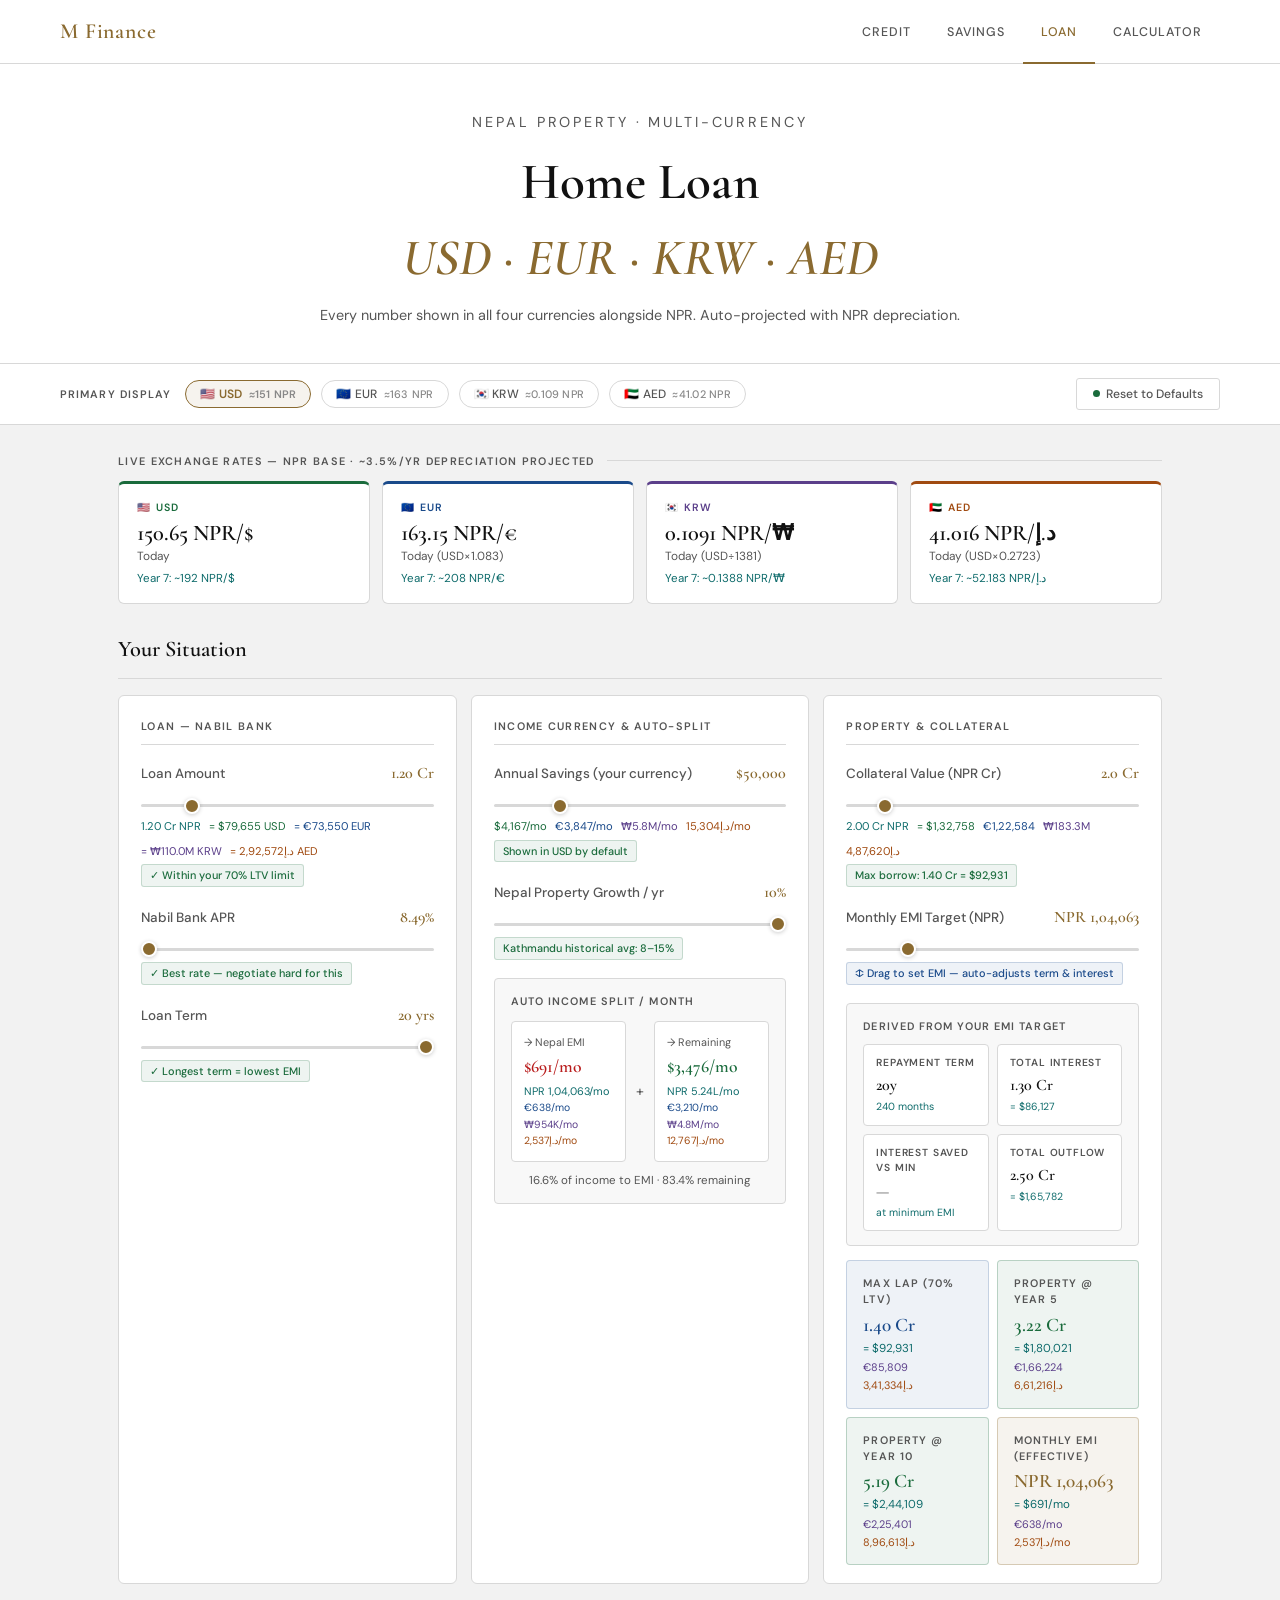
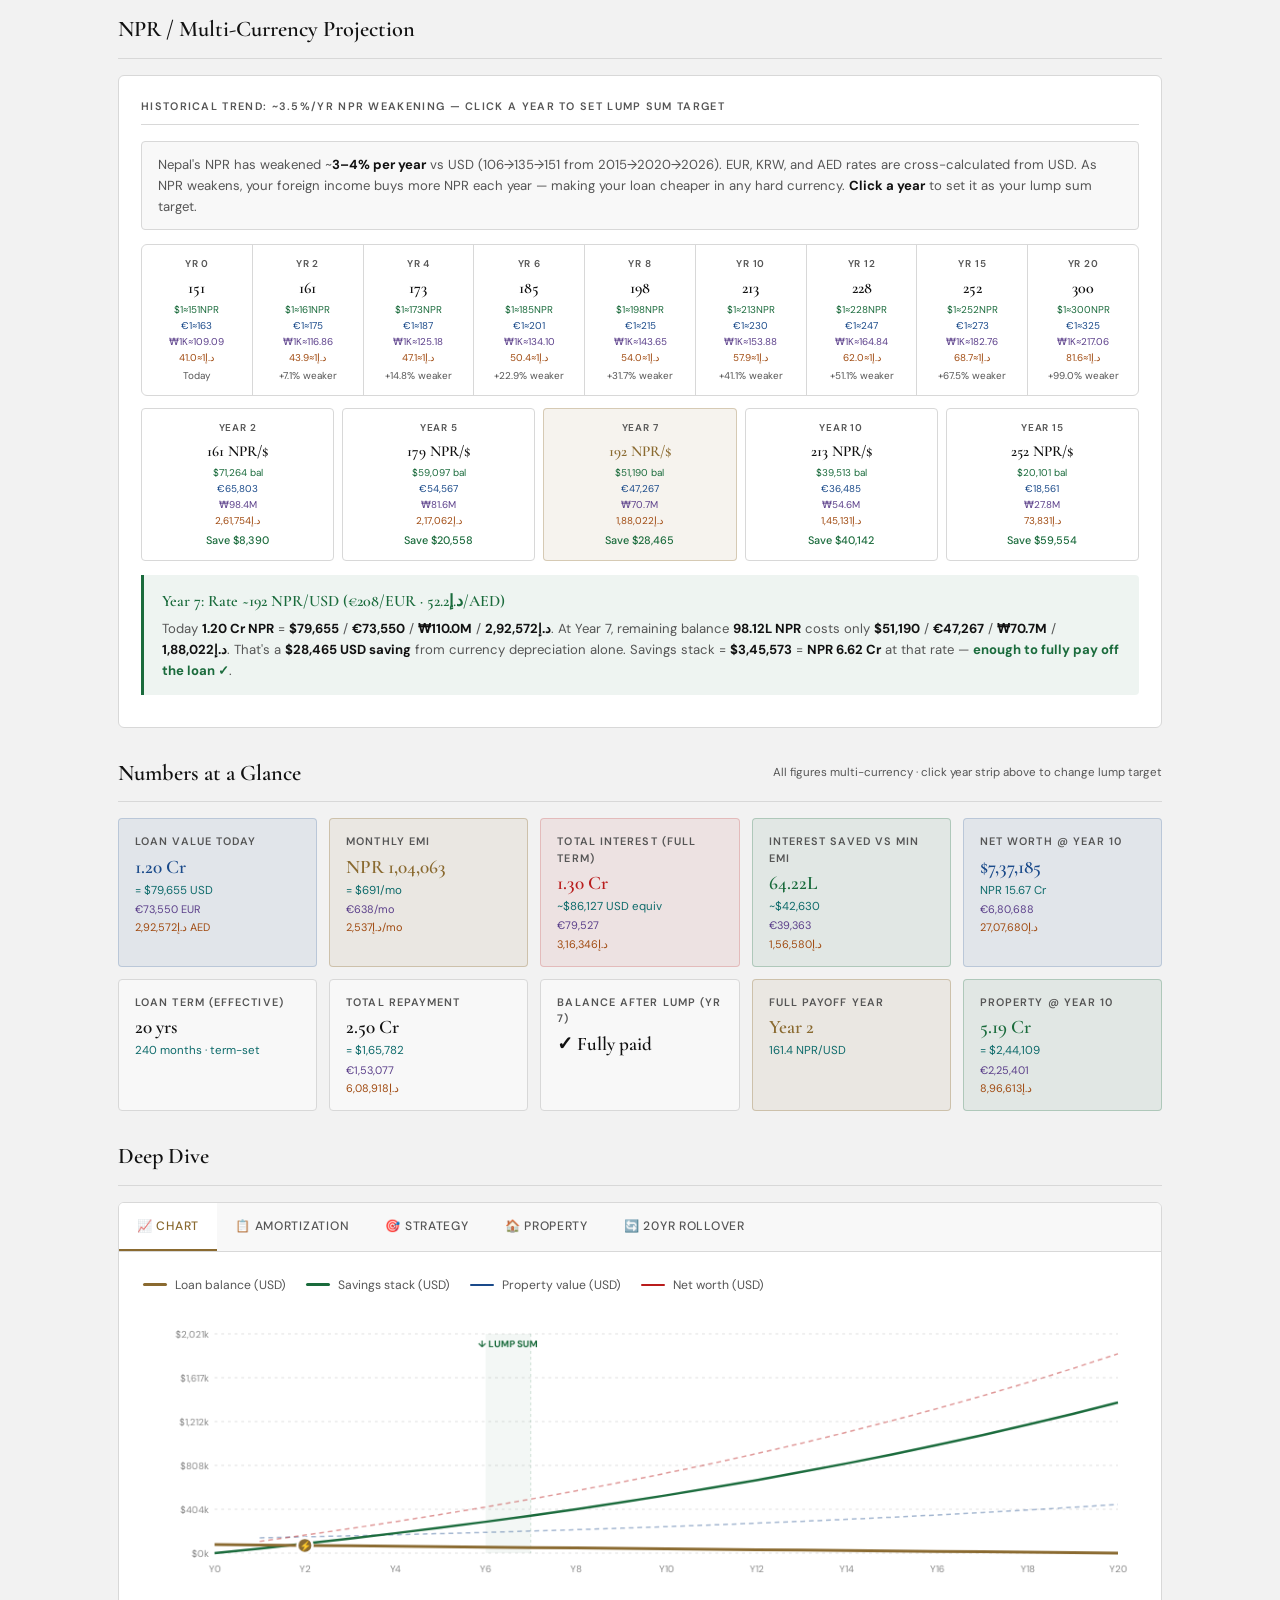
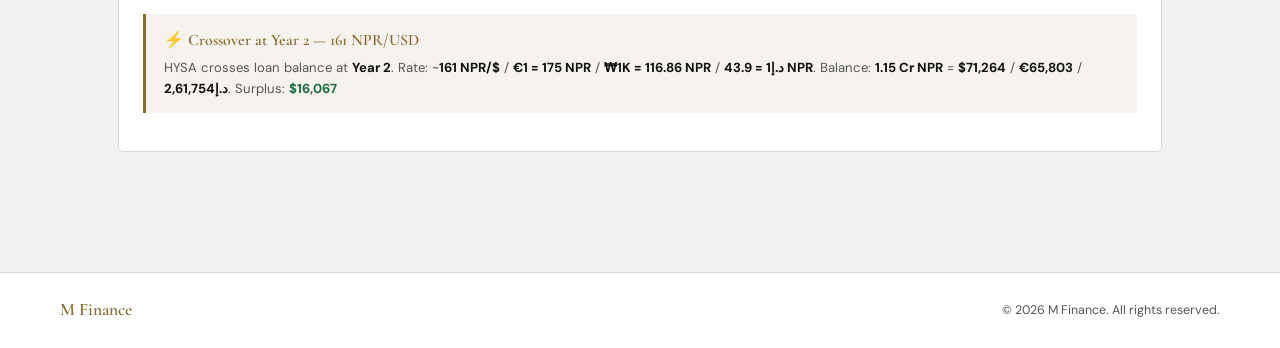
==== commit 5268fb3c: "Changes in home loan" ====
--- a/home-calculator.html
+++ b/home-calculator.html
@@ -1155,14 +1155,14 @@
       <ul class="nav-links">
         <li><a href="index.html#cards">Credit</a></li>
         <li><a href="savings.html">Savings</a></li>
-        <li><a href="home-calculator.html" class="active">Home Loan</a></li>
+        <li><a href="home-calculator.html" class="active">Loan</a></li>
         <li><a href="loan-calculator.html">Calculator</a></li>
       </ul>
     </nav>
 
     <section class="page-hero">
       <p class="section-label">Nepal Property · Multi-Currency</p>
-      <h1>Home Loan Strategy<br /><em>USD · EUR · KRW · AED</em></h1>
+      <h1>Home Loan<br /><em>USD · EUR · KRW · AED</em></h1>
       <p>
         Every number shown in all four currencies alongside NPR. Auto-projected
         with NPR depreciation.
@@ -1237,7 +1237,7 @@
             <input
               type="range"
               id="s-loan"
-              min="10"
+              min="50"
               max="500"
               step="5"
               value="120"
@@ -1277,7 +1277,7 @@
               type="range"
               id="s-term"
               min="5"
-              max="25"
+              max="20"
               step="1"
               value="20"
             />
@@ -1316,13 +1316,13 @@
           <div class="field">
             <div class="field-header">
               <span class="field-label">Nepal Property Growth / yr</span
-              ><span class="field-val" id="v-appr">10%</span>
+              ><span class="field-val" id="v-appr">6%</span>
             </div>
             <input
               type="range"
               id="s-appr"
-              min="3"
-              max="20"
+              min="5"
+              max="10"
               step="1"
               value="10"
             />
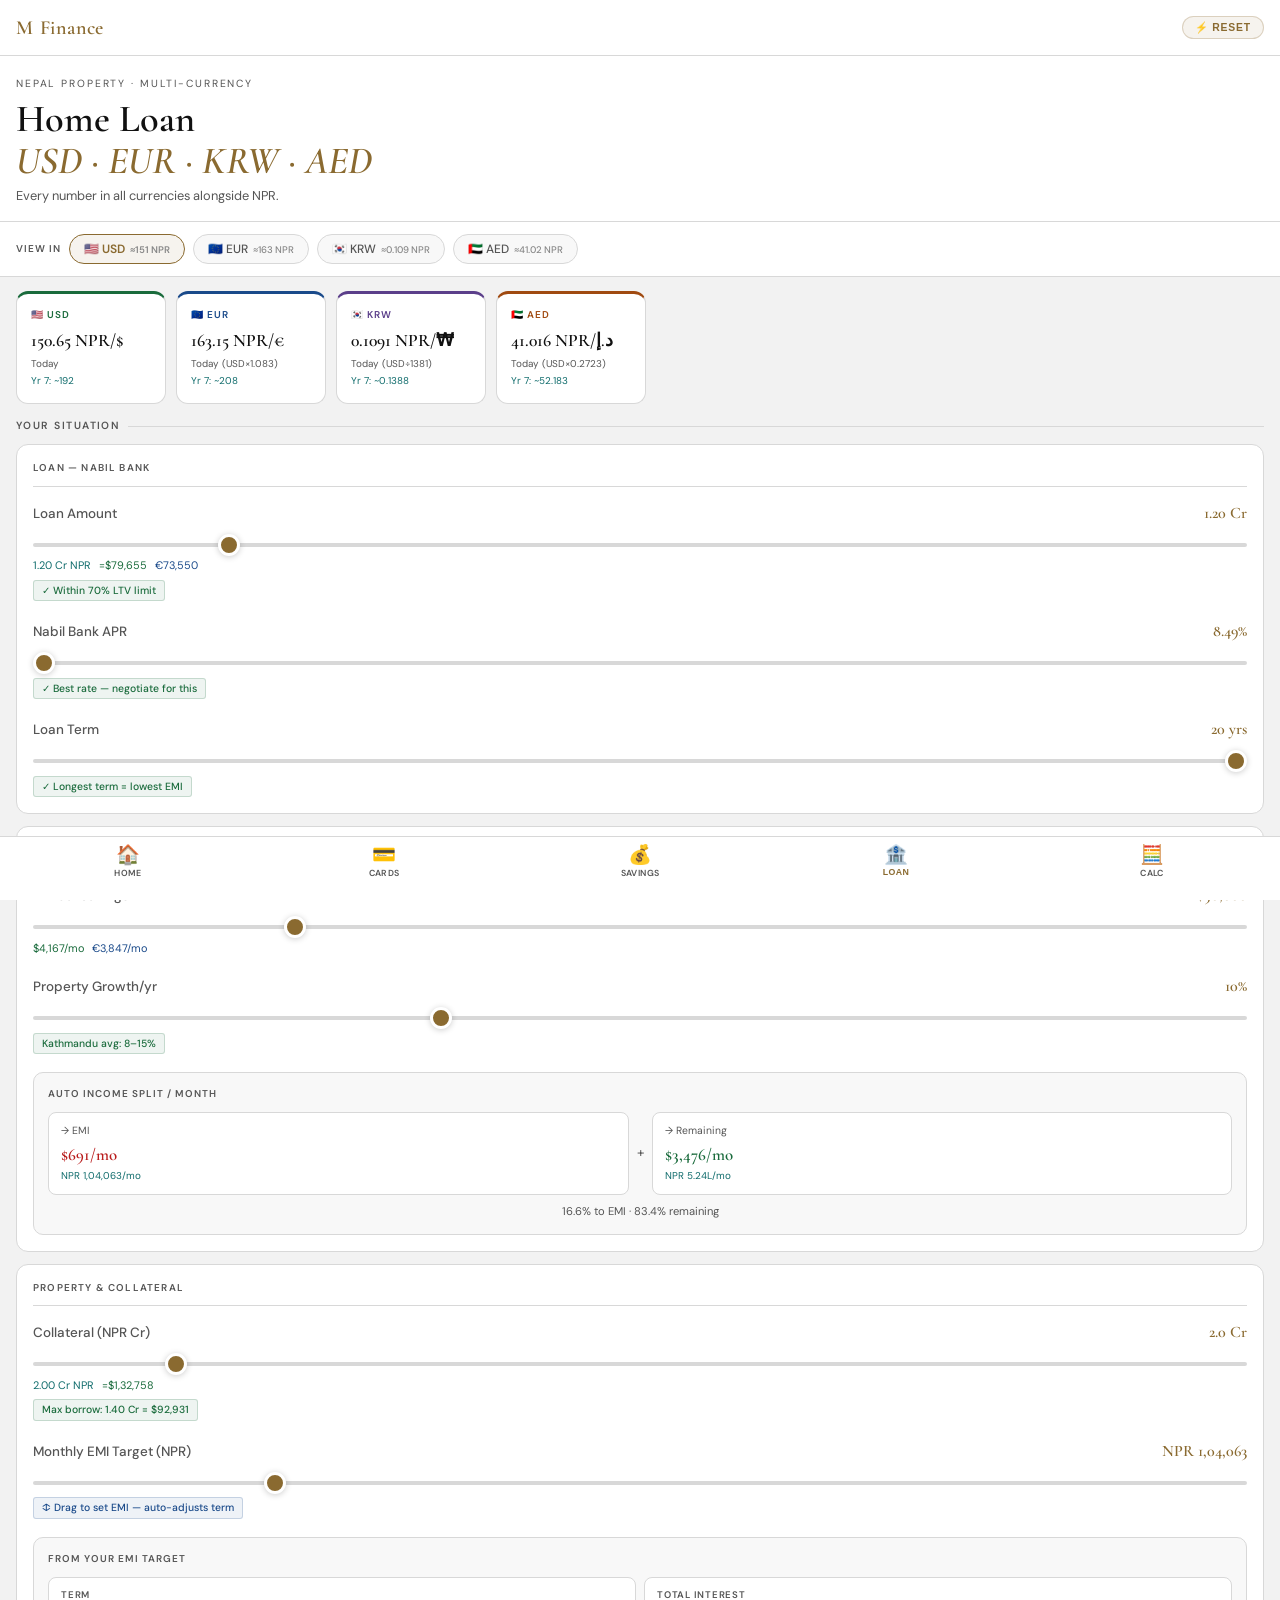
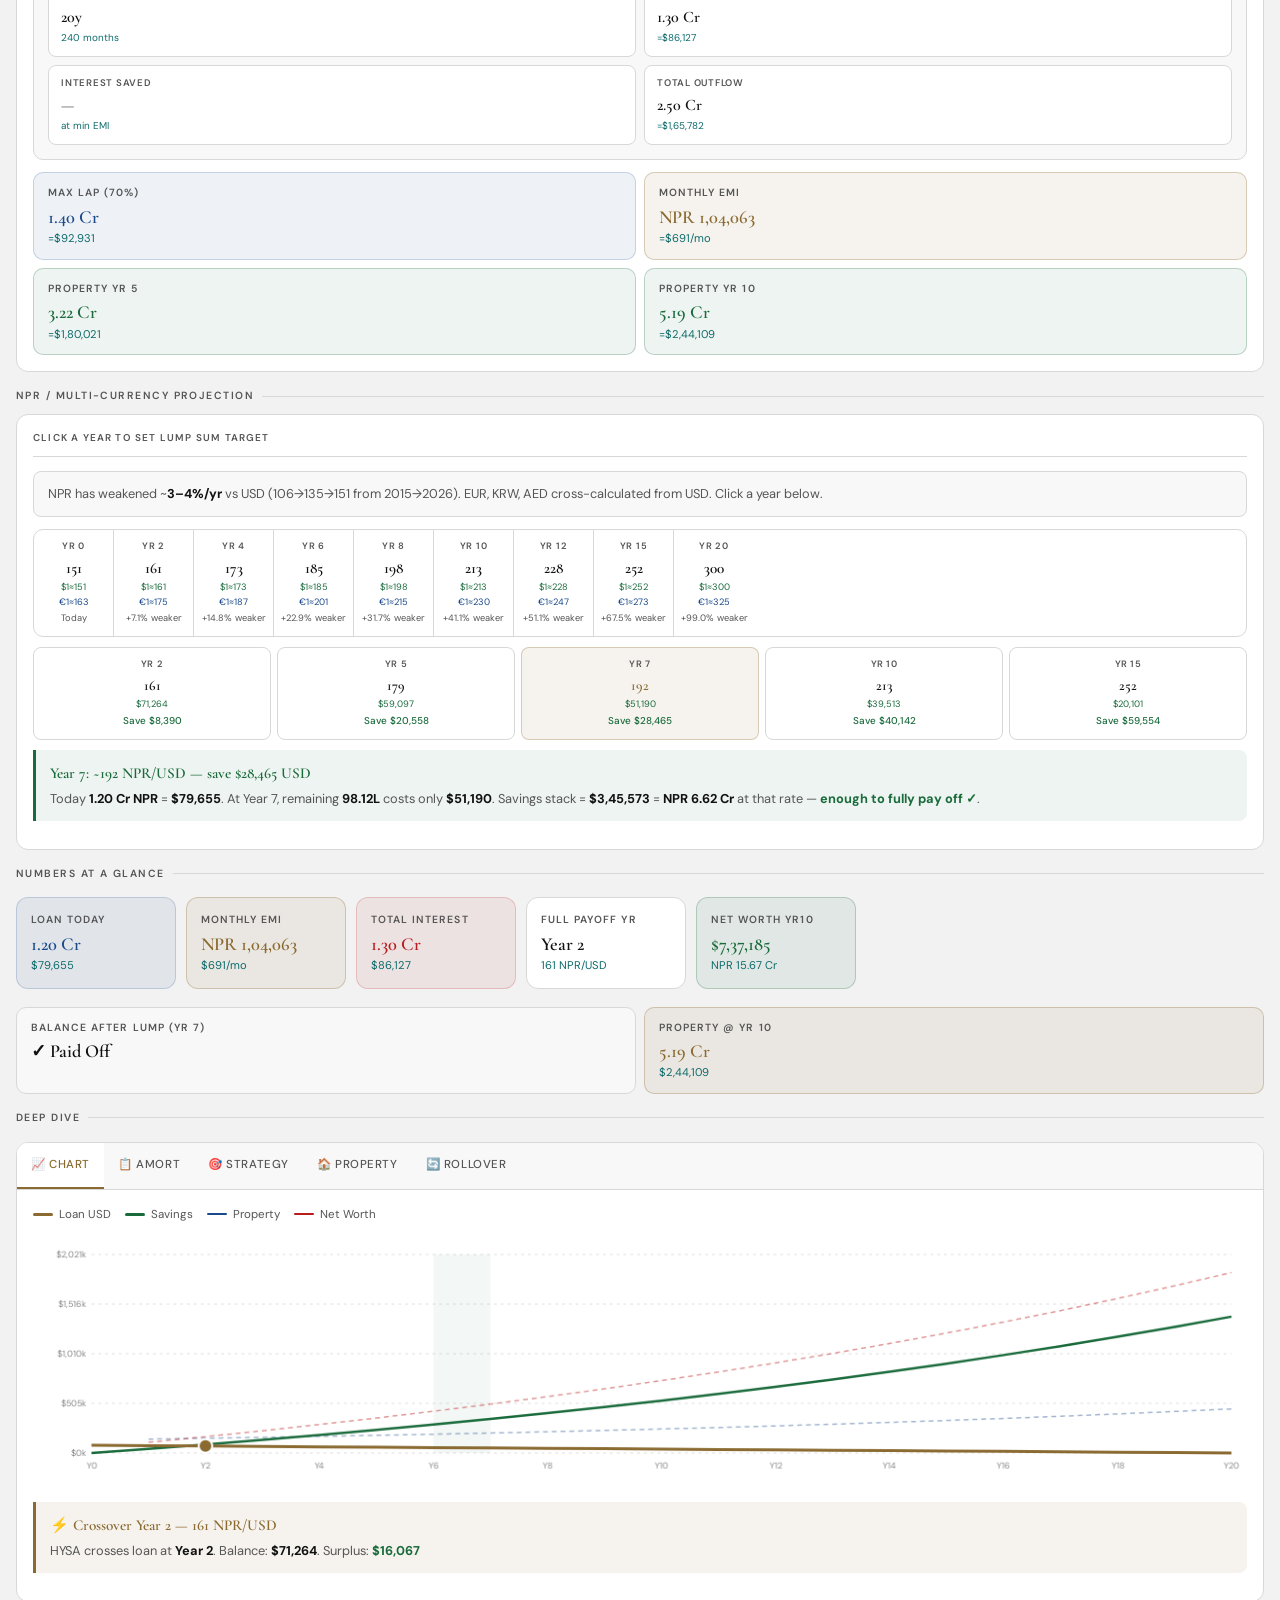
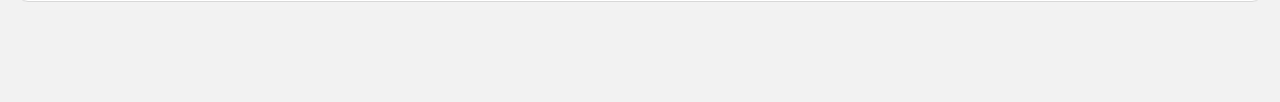
==== commit 5595f20e: "mobile friendly" ====
--- a/home-calculator.html
+++ b/home-calculator.html
@@ -2,13 +2,41 @@
 <html lang="en">
   <head>
     <meta charset="UTF-8" />
-    <meta name="viewport" content="width=device-width,initial-scale=1.0" />
+    <meta
+      name="viewport"
+      content="width=device-width,initial-scale=1.0,maximum-scale=1.0,user-scalable=no"
+    />
     <title>Home Loan Strategy — M Finance</title>
     <link
       href="https://fonts.googleapis.com/css2?family=Cormorant+Garamond:ital,wght@0,400;0,600;1,400&family=DM+Sans:wght@400;500;600&display=swap"
       rel="stylesheet"
     />
     <style>
+      :root {
+        --bg: #f2f2f2;
+        --surface: #ffffff;
+        --surf2: #f8f8f8;
+        --border: #d8d8d8;
+        --bord2: #bbbbbb;
+        --ink: #111111;
+        --muted: #555555;
+        --muted2: #888888;
+        --accent: #8a6a30;
+        --acc-dim: rgba(138, 106, 48, 0.08);
+        --green: #1a6b3c;
+        --grn-dim: rgba(26, 107, 60, 0.07);
+        --red: #b91c1c;
+        --red-dim: rgba(185, 28, 28, 0.07);
+        --blue: #1a4a8a;
+        --blu-dim: rgba(26, 74, 138, 0.07);
+        --purple: #5b3f8a;
+        --pur-dim: rgba(91, 63, 138, 0.07);
+        --teal: #0e6b6b;
+        --orange: #a04a10;
+        --nav-h: 56px;
+        --bot-h: 64px;
+        --r: 12px;
+      }
       *,
       *::before,
       *::after {
@@ -16,444 +44,237 @@
         margin: 0;
         padding: 0;
       }
-      :root {
-        --bg: #f2f2f2;
-        --surface: #ffffff;
-        --surface2: #f8f8f8;
-        --border: #d8d8d8;
-        --border-strong: #bbbbbb;
-        --text: #111111;
-        --muted: #555555;
-        --muted2: #888888;
-        --accent: #8a6a30;
-        --accent-dim: rgba(138, 106, 48, 0.08);
-        --green: #1a6b3c;
-        --green-dim: rgba(26, 107, 60, 0.07);
-        --red: #b91c1c;
-        --red-dim: rgba(185, 28, 28, 0.07);
-        --blue: #1a4a8a;
-        --blue-dim: rgba(26, 74, 138, 0.07);
-        --purple: #5b3f8a;
-        --purple-dim: rgba(91, 63, 138, 0.07);
-        --teal: #0e6b6b;
-        --orange: #a04a10;
+      html {
+        font-size: 16px;
+        -webkit-text-size-adjust: 100%;
       }
       body {
         background: var(--bg);
-        color: var(--text);
+        color: var(--ink);
         font-family: "DM Sans", sans-serif;
+        font-weight: 400;
         min-height: 100vh;
+        padding-bottom: calc(var(--bot-h) + 20px);
+        -webkit-font-smoothing: antialiased;
         font-size: 15px;
         line-height: 1.5;
       }
 
-      /* ── NAV ── */
-      nav {
-        display: flex;
-        justify-content: space-between;
-        align-items: center;
-        padding: 0 60px;
-        height: 64px;
-        background: #fff;
-        border-bottom: 1px solid var(--border);
+      /* ── TOP NAV ── */
+      .top-nav {
         position: sticky;
         top: 0;
         z-index: 200;
+        background: var(--surface);
+        border-bottom: 1px solid var(--border);
+        display: flex;
+        align-items: center;
+        justify-content: space-between;
+        padding: 0 16px;
+        height: var(--nav-h);
       }
       .nav-logo {
         font-family: "Cormorant Garamond", serif;
-        font-size: 1.35rem;
+        font-size: 1.25rem;
         font-weight: 600;
         color: var(--accent);
         text-decoration: none;
         letter-spacing: 0.04em;
       }
-      .nav-links {
-        display: flex;
-        gap: 0;
-        list-style: none;
-      }
-      .nav-links li a {
-        display: block;
-        padding: 0 18px;
-        height: 64px;
-        line-height: 64px;
-        font-size: 0.78rem;
-        font-weight: 500;
+      .nav-badge {
+        background: var(--acc-dim);
+        border: 1px solid rgba(138, 106, 48, 0.25);
+        color: var(--accent);
+        border-radius: 20px;
+        padding: 4px 12px;
+        font-size: 0.65rem;
+        font-weight: 600;
         letter-spacing: 0.08em;
         text-transform: uppercase;
-        color: var(--muted);
-        text-decoration: none;
-        border-bottom: 2px solid transparent;
-        transition:
-          color 0.15s,
-          border-color 0.15s;
-      }
-      .nav-links li a:hover {
-        color: var(--text);
-        border-bottom-color: var(--border-strong);
-      }
-      .nav-links li a.active {
-        color: var(--accent);
-        border-bottom-color: var(--accent);
+        cursor: pointer;
+        -webkit-tap-highlight-color: transparent;
       }
 
       /* ── HERO ── */
-      .page-hero {
-        text-align: center;
-        padding: 48px 40px 36px;
-        background: #fff;
+      .hero {
+        background: var(--surface);
         border-bottom: 1px solid var(--border);
-      }
-      .section-label {
-        font-size: 0.7rem;
-        letter-spacing: 0.2em;
+        padding: 20px 16px 16px;
+      }
+      .hero-tag {
+        font-size: 0.65rem;
+        letter-spacing: 0.18em;
         text-transform: uppercase;
         color: var(--muted);
-        margin-bottom: 10px;
-      }
-      .page-hero h1 {
+        margin-bottom: 6px;
+      }
+      .hero h1 {
         font-family: "Cormorant Garamond", serif;
-        font-size: clamp(2rem, 4vw, 3.2rem);
+        font-size: clamp(1.6rem, 5vw, 2.4rem);
         font-weight: 600;
-        color: var(--text);
-        margin-bottom: 8px;
-      }
-      .page-hero h1 em {
+        line-height: 1.1;
+        color: var(--ink);
+        margin-bottom: 4px;
+      }
+      .hero h1 em {
         font-style: italic;
         color: var(--accent);
       }
-      .page-hero p {
-        color: var(--muted);
-        font-size: 0.9rem;
-      }
-
-      /* ── CURRENCY BAR ── */
-      .currency-wrap {
-        background: #fff;
+      .hero-sub {
+        font-size: 0.8rem;
+        color: var(--muted);
+      }
+
+      /* Currency pills scroll */
+      .cur-scroll {
+        display: flex;
+        gap: 8px;
+        padding: 12px 16px;
+        overflow-x: auto;
+        scrollbar-width: none;
+        background: var(--surface);
         border-bottom: 1px solid var(--border);
-        padding: 14px 60px;
+      }
+      .cur-scroll::-webkit-scrollbar {
+        display: none;
+      }
+      .cur-pill {
+        flex-shrink: 0;
         display: flex;
         align-items: center;
-        gap: 10px;
-        flex-wrap: wrap;
-      }
-      .currency-wrap-label {
-        font-size: 0.68rem;
-        font-weight: 600;
-        letter-spacing: 0.1em;
-        text-transform: uppercase;
-        color: var(--muted);
-        margin-right: 4px;
-      }
-      .cur-pill {
-        display: inline-flex;
-        align-items: center;
-        gap: 6px;
-        padding: 5px 14px;
+        gap: 5px;
+        padding: 6px 14px;
         border-radius: 20px;
         font-size: 0.75rem;
         font-weight: 500;
         border: 1px solid var(--border);
         cursor: pointer;
-        transition: all 0.15s;
-        color: var(--muted);
-        background: transparent;
+        color: var(--muted);
+        background: var(--surf2);
+        -webkit-tap-highlight-color: transparent;
+        white-space: nowrap;
+        transition: all 0.12s;
         font-family: "DM Sans", sans-serif;
-        letter-spacing: 0.02em;
-      }
-      .cur-pill:hover {
-        border-color: var(--border-strong);
-        color: var(--text);
       }
       .cur-pill.active {
         border-color: var(--accent);
-        background: var(--accent-dim);
+        background: var(--acc-dim);
         color: var(--accent);
         font-weight: 600;
       }
-      .cur-rate-note {
-        font-size: 0.68rem;
+      .cur-rate {
+        font-size: 0.6rem;
         color: var(--muted2);
       }
-      .reset-btn {
-        margin-left: auto;
+
+      /* ── FX STRIP ── */
+      .fx-scroll {
+        display: flex;
+        gap: 10px;
+        padding: 14px 16px;
+        overflow-x: auto;
+        scrollbar-width: none;
+      }
+      .fx-scroll::-webkit-scrollbar {
+        display: none;
+      }
+      .fx-card {
+        flex-shrink: 0;
+        width: 150px;
+        background: var(--surface);
+        border: 1px solid var(--border);
+        border-radius: var(--r);
+        padding: 14px;
+        border-top-width: 3px;
+      }
+      .fx-card.usd {
+        border-top-color: var(--green);
+      }
+      .fx-card.eur {
+        border-top-color: var(--blue);
+      }
+      .fx-card.krw {
+        border-top-color: var(--purple);
+      }
+      .fx-card.aed {
+        border-top-color: var(--orange);
+      }
+      .fx-cur {
+        font-size: 0.62rem;
+        font-weight: 600;
+        letter-spacing: 0.1em;
+        text-transform: uppercase;
+        margin-bottom: 5px;
+      }
+      .fx-cur.usd {
+        color: var(--green);
+      }
+      .fx-cur.eur {
+        color: var(--blue);
+      }
+      .fx-cur.krw {
+        color: var(--purple);
+      }
+      .fx-cur.aed {
+        color: var(--orange);
+      }
+      .fx-rate {
+        font-family: "Cormorant Garamond", serif;
+        font-size: 1.1rem;
+        font-weight: 600;
+        color: var(--ink);
+      }
+      .fx-sub {
+        font-size: 0.62rem;
+        color: var(--muted);
+        margin-top: 2px;
+      }
+      .fx-yr {
+        font-size: 0.62rem;
+        color: var(--teal);
+        margin-top: 3px;
+      }
+
+      /* ── SECTION ── */
+      .sec {
+        padding: 0 16px;
+        margin-bottom: 16px;
+      }
+      .sec-title {
+        font-size: 0.65rem;
+        font-weight: 600;
+        letter-spacing: 0.14em;
+        text-transform: uppercase;
+        color: var(--muted);
+        margin-bottom: 10px;
         display: flex;
         align-items: center;
-        gap: 6px;
-        padding: 7px 16px;
-        background: transparent;
-        border: 1px solid var(--border);
-        border-radius: 3px;
-        color: var(--muted);
-        font-family: "DM Sans", sans-serif;
-        font-size: 0.76rem;
-        font-weight: 500;
-        cursor: pointer;
-        transition: all 0.15s;
-      }
-      .reset-btn:hover {
-        border-color: var(--accent);
-        color: var(--accent);
-      }
-      .dot {
-        width: 7px;
-        height: 7px;
-        border-radius: 50%;
-        background: var(--green);
-        display: inline-block;
-        animation: pulse 1.5s infinite;
-      }
-      @keyframes pulse {
-        0%,
-        100% {
-          opacity: 1;
-        }
-        50% {
-          opacity: 0.3;
-        }
-      }
-
-      /* ── FX STRIP ── */
-      .fx-wrap {
-        max-width: 1140px;
-        margin: 28px auto 0;
-        padding: 0 48px;
-      }
-      .strip-label {
-        font-size: 0.68rem;
-        font-weight: 600;
-        letter-spacing: 0.12em;
-        text-transform: uppercase;
-        color: var(--muted);
-        margin-bottom: 12px;
-        display: flex;
-        align-items: center;
-        gap: 12px;
-      }
-      .strip-label::after {
+        gap: 8px;
+      }
+      .sec-title::after {
         content: "";
         flex: 1;
         height: 1px;
         background: var(--border);
       }
-      .fx-strip {
-        display: grid;
-        grid-template-columns: repeat(4, 1fr);
-        gap: 12px;
-        margin-bottom: 24px;
-      }
-      .fx-card {
-        background: #fff;
+
+      /* ── CARD ── */
+      .card {
+        background: var(--surface);
         border: 1px solid var(--border);
-        border-radius: 6px;
-        padding: 16px 18px;
-        border-top-width: 3px;
-        transition: box-shadow 0.2s;
-      }
-      .fx-card:hover {
-        box-shadow: 0 2px 8px rgba(0, 0, 0, 0.06);
-      }
-      .fx-card.usd {
-        border-top-color: var(--green);
-      }
-      .fx-card.eur {
-        border-top-color: var(--blue);
-      }
-      .fx-card.krw {
-        border-top-color: var(--purple);
-      }
-      .fx-card.aed {
-        border-top-color: var(--orange);
-      }
-      .fx-cur-label {
-        font-size: 0.66rem;
+        border-radius: var(--r);
+        padding: 16px;
+        margin-bottom: 12px;
+      }
+      .card-title {
+        font-size: 0.62rem;
         font-weight: 600;
         letter-spacing: 0.12em;
         text-transform: uppercase;
-        margin-bottom: 6px;
-      }
-      .fx-cur-label.usd {
-        color: var(--green);
-      }
-      .fx-cur-label.eur {
-        color: var(--blue);
-      }
-      .fx-cur-label.krw {
-        color: var(--purple);
-      }
-      .fx-cur-label.aed {
-        color: var(--orange);
-      }
-      .fx-rate-val {
-        font-family: "Cormorant Garamond", serif;
-        font-size: 1.4rem;
-        font-weight: 600;
-        color: var(--text);
-        line-height: 1;
-        margin-bottom: 4px;
-      }
-      .fx-rate-sub {
-        font-size: 0.74rem;
-        color: var(--muted);
-      }
-      .fx-rate-yr {
-        font-size: 0.72rem;
-        color: var(--teal);
-        margin-top: 4px;
-      }
-
-      /* ── MAIN WRAP ── */
-      .main-wrap {
-        max-width: 1140px;
-        margin: 0 auto;
-        padding: 0 48px 80px;
-      }
-
-      /* ── SECTION HDR ── */
-      .section-hdr {
-        display: flex;
-        justify-content: space-between;
-        align-items: center;
-        margin-bottom: 16px;
-        padding-bottom: 12px;
-        border-bottom: 1px solid var(--border);
-        margin-top: 28px;
-      }
-      .section-hdr h2 {
-        font-family: "Cormorant Garamond", serif;
-        font-size: 1.4rem;
-        font-weight: 600;
-        color: var(--text);
-      }
-
-      /* ── GRID LAYOUTS ── */
-      .grid-2 {
-        display: grid;
-        grid-template-columns: 1fr 1fr;
-        gap: 14px;
-      }
-      .grid-3 {
-        display: grid;
-        grid-template-columns: 1fr 1fr 1fr;
-        gap: 14px;
-      }
-      .grid-4 {
-        display: grid;
-        grid-template-columns: repeat(4, 1fr);
-        gap: 12px;
-      }
-      .grid-5 {
-        display: grid;
-        grid-template-columns: repeat(5, 1fr);
-        gap: 12px;
-      }
-
-      /* ── CARDS ── */
-      .card {
-        background: #fff;
-        border: 1px solid var(--border);
-        border-radius: 6px;
-        padding: 22px 22px 18px;
-        transition:
-          border-color 0.2s,
-          box-shadow 0.2s;
-      }
-      .card:hover {
-        border-color: var(--border-strong);
-        box-shadow: 0 2px 8px rgba(0, 0, 0, 0.06);
-      }
-      .card-title {
-        font-size: 0.68rem;
-        font-weight: 600;
-        letter-spacing: 0.12em;
-        text-transform: uppercase;
-        color: var(--muted);
-        margin-bottom: 16px;
+        color: var(--muted);
+        margin-bottom: 14px;
         padding-bottom: 10px;
         border-bottom: 1px solid var(--border);
-      }
-
-      /* ── STAT BOXES ── */
-      .stat {
-        background: var(--surface2);
-        border: 1px solid var(--border);
-        border-radius: 4px;
-        padding: 14px 16px;
-        transition: border-color 0.15s;
-      }
-      .stat:hover {
-        border-color: var(--border-strong);
-      }
-      .stat-label {
-        font-size: 0.68rem;
-        font-weight: 600;
-        letter-spacing: 0.1em;
-        text-transform: uppercase;
-        color: var(--muted);
-        margin-bottom: 6px;
-      }
-      .stat-val {
-        font-family: "Cormorant Garamond", serif;
-        font-size: 1.2rem;
-        font-weight: 600;
-        color: var(--text);
-        line-height: 1.2;
-      }
-      .stat-val2 {
-        font-size: 0.72rem;
-        color: var(--teal);
-        margin-top: 3px;
-      }
-      .stat-val3 {
-        font-size: 0.68rem;
-        color: var(--purple);
-        margin-top: 2px;
-      }
-      .stat-val4 {
-        font-size: 0.68rem;
-        color: var(--orange);
-        margin-top: 2px;
-      }
-      .stat-sub {
-        font-size: 0.72rem;
-        color: var(--muted);
-        margin-top: 4px;
-      }
-      .stat.accent {
-        border-color: rgba(138, 106, 48, 0.3);
-        background: var(--accent-dim);
-      }
-      .stat.accent .stat-val {
-        color: var(--accent);
-      }
-      .stat.green {
-        border-color: rgba(26, 107, 60, 0.25);
-        background: var(--green-dim);
-      }
-      .stat.green .stat-val {
-        color: var(--green);
-      }
-      .stat.red {
-        border-color: rgba(185, 28, 28, 0.2);
-        background: var(--red-dim);
-      }
-      .stat.red .stat-val {
-        color: var(--red);
-      }
-      .stat.blue {
-        border-color: rgba(26, 74, 138, 0.2);
-        background: var(--blue-dim);
-      }
-      .stat.blue .stat-val {
-        color: var(--blue);
-      }
-      .stat.purple {
-        border-color: rgba(91, 63, 138, 0.2);
-        background: var(--purple-dim);
-      }
-      .stat.purple .stat-val {
-        color: var(--purple);
       }
 
       /* ── SLIDERS ── */
@@ -463,13 +284,13 @@
       .field:last-child {
         margin-bottom: 0;
       }
-      .field-header {
+      .field-hdr {
         display: flex;
         justify-content: space-between;
         align-items: baseline;
         margin-bottom: 6px;
       }
-      .field-label {
+      .field-lbl {
         font-size: 0.84rem;
         color: var(--muted);
         font-weight: 500;
@@ -481,7 +302,7 @@
         color: var(--accent);
       }
       .field-dual {
-        font-size: 0.7rem;
+        font-size: 0.68rem;
         color: var(--muted);
         margin-top: 4px;
         display: flex;
@@ -507,33 +328,33 @@
         width: 100%;
         -webkit-appearance: none;
         appearance: none;
-        height: 3px;
+        height: 4px;
         background: var(--border);
-        border-radius: 2px;
+        border-radius: 3px;
         outline: none;
         cursor: pointer;
-        margin-top: 2px;
+        margin-top: 4px;
       }
       input[type="range"]::-webkit-slider-thumb {
         -webkit-appearance: none;
-        width: 16px;
-        height: 16px;
+        width: 22px;
+        height: 22px;
         border-radius: 50%;
         background: var(--accent);
         cursor: pointer;
-        border: 2px solid #fff;
-        box-shadow: 0 1px 4px rgba(0, 0, 0, 0.2);
+        border: 3px solid var(--surface);
+        box-shadow: 0 1px 6px rgba(0, 0, 0, 0.2);
       }
       .field-hint {
         display: inline-block;
-        font-size: 0.68rem;
+        font-size: 0.65rem;
         font-weight: 500;
         color: var(--green);
-        background: var(--green-dim);
+        background: var(--grn-dim);
         border: 1px solid rgba(26, 107, 60, 0.2);
         border-radius: 3px;
         padding: 2px 8px;
-        margin-top: 5px;
+        margin-top: 6px;
       }
       .field-hint.warn {
         color: var(--red);
@@ -542,492 +363,545 @@
       }
       .field-hint.info {
         color: var(--blue);
-        background: var(--blue-dim);
+        background: var(--blu-dim);
         border-color: rgba(26, 74, 138, 0.2);
       }
 
-      /* ── AUTO SPLIT BOX ── */
-      .split-box {
-        background: var(--surface2);
+      /* ── STAT BOXES ── */
+      .stat {
+        background: var(--surf2);
         border: 1px solid var(--border);
-        border-radius: 4px;
-        padding: 14px 16px;
-        margin-top: 16px;
-      }
-      .split-box-title {
-        font-size: 0.68rem;
+        border-radius: 10px;
+        padding: 12px 14px;
+      }
+      .stat-lbl {
+        font-size: 0.65rem;
         font-weight: 600;
         letter-spacing: 0.1em;
         text-transform: uppercase;
         color: var(--muted);
-        margin-bottom: 12px;
-      }
-      .split-row {
-        display: flex;
-        gap: 10px;
-        align-items: stretch;
-      }
-      .split-col {
-        flex: 1;
-        background: #fff;
-        border: 1px solid var(--border);
-        border-radius: 4px;
-        padding: 12px;
-      }
-      .split-arrow {
-        color: var(--muted);
-        font-size: 0.9rem;
-        align-self: center;
-      }
-      .split-col-label {
-        font-size: 0.68rem;
-        color: var(--muted);
-        margin-bottom: 4px;
-      }
-      .split-col-val {
+        margin-bottom: 5px;
+      }
+      .stat-val {
         font-family: "Cormorant Garamond", serif;
-        font-size: 1.1rem;
+        font-size: 1.15rem;
         font-weight: 600;
-      }
-      .split-col-val.red {
-        color: var(--red);
-      }
-      .split-col-val.green {
-        color: var(--green);
-      }
-      .split-col-sub {
-        font-size: 0.68rem;
+        color: var(--ink);
+        line-height: 1.2;
+      }
+      .stat-v2 {
+        font-size: 0.7rem;
         color: var(--teal);
         margin-top: 2px;
       }
-      .split-col-sub2 {
+      .stat-v3 {
         font-size: 0.65rem;
         color: var(--blue);
         margin-top: 1px;
       }
-      .split-col-sub3 {
-        font-size: 0.65rem;
-        color: var(--purple);
-        margin-top: 1px;
-      }
-      .split-col-sub4 {
+      .stat-v4 {
         font-size: 0.65rem;
         color: var(--orange);
         margin-top: 1px;
       }
-      .split-note {
-        font-size: 0.72rem;
-        color: var(--muted);
-        margin-top: 10px;
-        text-align: center;
-      }
-
-      /* ── EMI DERIVED BOX ── */
-      .emi-derived-box {
-        background: var(--surface2);
+      .stat-sub {
+        font-size: 0.68rem;
+        color: var(--muted);
+        margin-top: 3px;
+      }
+      .stat.accent {
+        border-color: rgba(138, 106, 48, 0.3);
+        background: var(--acc-dim);
+      }
+      .stat.accent .stat-val {
+        color: var(--accent);
+      }
+      .stat.green {
+        border-color: rgba(26, 107, 60, 0.25);
+        background: var(--grn-dim);
+      }
+      .stat.green .stat-val {
+        color: var(--green);
+      }
+      .stat.red {
+        border-color: rgba(185, 28, 28, 0.2);
+        background: var(--red-dim);
+      }
+      .stat.red .stat-val {
+        color: var(--red);
+      }
+      .stat.blue {
+        border-color: rgba(26, 74, 138, 0.2);
+        background: var(--blu-dim);
+      }
+      .stat.blue .stat-val {
+        color: var(--blue);
+      }
+
+      .grid-2 {
+        display: grid;
+        grid-template-columns: 1fr 1fr;
+        gap: 8px;
+      }
+      .grid-3 {
+        display: grid;
+        grid-template-columns: 1fr 1fr 1fr;
+        gap: 8px;
+      }
+
+      /* ── SPLIT BOX ── */
+      .split-box {
+        background: var(--surf2);
         border: 1px solid var(--border);
-        border-radius: 4px;
-        padding: 14px 16px;
-        margin-top: 12px;
-      }
-      .emi-derived-box-title {
-        font-size: 0.68rem;
+        border-radius: 10px;
+        padding: 14px;
+        margin-top: 14px;
+      }
+      .split-title {
+        font-size: 0.62rem;
         font-weight: 600;
         letter-spacing: 0.1em;
         text-transform: uppercase;
         color: var(--muted);
         margin-bottom: 10px;
       }
-      .emi-derived-row {
+      .split-row {
+        display: flex;
+        gap: 8px;
+        align-items: stretch;
+      }
+      .split-col {
+        flex: 1;
+        background: var(--surface);
+        border: 1px solid var(--border);
+        border-radius: 8px;
+        padding: 10px 12px;
+      }
+      .split-arrow {
+        color: var(--muted);
+        font-size: 0.85rem;
+        align-self: center;
+      }
+      .split-col-lbl {
+        font-size: 0.65rem;
+        color: var(--muted);
+        margin-bottom: 3px;
+      }
+      .split-col-val {
+        font-family: "Cormorant Garamond", serif;
+        font-size: 1.05rem;
+        font-weight: 600;
+      }
+      .split-col-val.red {
+        color: var(--red);
+      }
+      .split-col-val.green {
+        color: var(--green);
+      }
+      .split-col-sub {
+        font-size: 0.62rem;
+        color: var(--teal);
+        margin-top: 2px;
+      }
+      .split-note {
+        font-size: 0.7rem;
+        color: var(--muted);
+        margin-top: 8px;
+        text-align: center;
+      }
+
+      /* ── EMI DERIVED ── */
+      .emi-box {
+        background: var(--surf2);
+        border: 1px solid var(--border);
+        border-radius: 10px;
+        padding: 14px;
+        margin-top: 12px;
+      }
+      .emi-box-title {
+        font-size: 0.62rem;
+        font-weight: 600;
+        letter-spacing: 0.1em;
+        text-transform: uppercase;
+        color: var(--muted);
+        margin-bottom: 10px;
+      }
+      .emi-grid {
         display: grid;
         grid-template-columns: 1fr 1fr;
         gap: 8px;
       }
-      .emi-derived-item {
-        background: #fff;
+      .emi-item {
+        background: var(--surface);
         border: 1px solid var(--border);
-        border-radius: 4px;
+        border-radius: 8px;
         padding: 10px 12px;
       }
-      .emi-derived-label {
-        font-size: 0.64rem;
+      .emi-lbl {
+        font-size: 0.6rem;
         font-weight: 600;
         letter-spacing: 0.08em;
         text-transform: uppercase;
         color: var(--muted);
         margin-bottom: 3px;
       }
-      .emi-derived-val {
+      .emi-val {
         font-family: "Cormorant Garamond", serif;
         font-size: 1rem;
         font-weight: 600;
-        color: var(--text);
-      }
-      .emi-derived-sub {
-        font-size: 0.65rem;
+        color: var(--ink);
+      }
+      .emi-sub {
+        font-size: 0.62rem;
         color: var(--teal);
         margin-top: 2px;
       }
 
       /* ── NPR TIMELINE ── */
-      .timeline-note {
-        background: var(--surface2);
+      .tl-note {
+        background: var(--surf2);
         border: 1px solid var(--border);
-        border-radius: 4px;
-        padding: 12px 16px;
-        font-size: 0.82rem;
-        color: var(--muted);
-        line-height: 1.6;
-        margin-bottom: 14px;
-      }
-      .timeline-note strong {
-        color: var(--text);
-      }
-      .npr-timeline {
+        border-radius: 8px;
+        padding: 12px 14px;
+        font-size: 0.8rem;
+        color: var(--muted);
+        line-height: 1.55;
+        margin-bottom: 12px;
+      }
+      .tl-note strong {
+        color: var(--ink);
+      }
+      .npr-tl {
         display: flex;
         border: 1px solid var(--border);
-        border-radius: 6px;
+        border-radius: 10px;
         overflow: hidden;
-        margin-bottom: 12px;
+        margin-bottom: 10px;
         overflow-x: auto;
-        background: #fff;
+        background: var(--surface);
       }
       .npr-yr {
-        flex: 1;
-        min-width: 76px;
+        flex: 0 0 80px;
         text-align: center;
-        padding: 12px 4px;
+        padding: 10px 4px;
         cursor: pointer;
         border-right: 1px solid var(--border);
         transition: background 0.12s;
+        -webkit-tap-highlight-color: transparent;
       }
       .npr-yr:last-child {
         border-right: none;
       }
-      .npr-yr:hover:not(.active) {
-        background: var(--surface2);
-      }
       .npr-yr.active {
-        background: var(--accent-dim);
+        background: var(--acc-dim);
         border-bottom: 2px solid var(--accent);
       }
-      .yr-label {
+      .yr-lbl {
+        font-size: 0.58rem;
+        font-weight: 600;
+        letter-spacing: 0.08em;
+        text-transform: uppercase;
+        color: var(--muted);
+        margin-bottom: 3px;
+      }
+      .npr-yr.active .yr-lbl {
+        color: var(--accent);
+      }
+      .yr-rt {
+        font-family: "Cormorant Garamond", serif;
+        font-size: 0.95rem;
+        font-weight: 600;
+        color: var(--ink);
+      }
+      .npr-yr.active .yr-rt {
+        color: var(--accent);
+      }
+      .yr-usd {
+        font-size: 0.58rem;
+        color: var(--green);
+        margin-top: 2px;
+      }
+      .yr-eur {
+        font-size: 0.58rem;
+        color: var(--blue);
+        margin-top: 1px;
+      }
+      .yr-chg {
+        font-size: 0.58rem;
+        color: var(--muted);
+        margin-top: 2px;
+      }
+
+      /* Compare strip */
+      .cmp-strip {
+        display: grid;
+        grid-template-columns: repeat(5, 1fr);
+        gap: 6px;
+        margin-bottom: 10px;
+      }
+      @media (max-width: 400px) {
+        .cmp-strip {
+          grid-template-columns: 1fr 1fr;
+        }
+      }
+      .cmp-col {
+        background: var(--surface);
+        border: 1px solid var(--border);
+        border-radius: 8px;
+        padding: 10px 6px;
+        text-align: center;
+        cursor: pointer;
+        transition: all 0.12s;
+        -webkit-tap-highlight-color: transparent;
+      }
+      .cmp-col.sel {
+        background: var(--acc-dim);
+        border-color: rgba(138, 106, 48, 0.3);
+      }
+      .cc-yr {
+        font-size: 0.58rem;
+        font-weight: 600;
+        letter-spacing: 0.06em;
+        text-transform: uppercase;
+        color: var(--muted);
+        margin-bottom: 3px;
+      }
+      .cc-rt {
+        font-family: "Cormorant Garamond", serif;
+        font-size: 0.88rem;
+        font-weight: 600;
+        color: var(--ink);
+      }
+      .cmp-col.sel .cc-rt {
+        color: var(--accent);
+      }
+      .cc-usd {
+        font-size: 0.58rem;
+        color: var(--green);
+        margin-top: 2px;
+      }
+      .cc-sv {
+        font-size: 0.62rem;
+        color: var(--green);
+        margin-top: 2px;
+        font-weight: 500;
+      }
+
+      /* ── INSIGHT ── */
+      .insight {
+        border-left: 3px solid var(--accent);
+        padding: 12px 14px;
+        background: var(--acc-dim);
+        border-radius: 0 8px 8px 0;
+        margin-bottom: 12px;
+      }
+      .insight.green {
+        border-left-color: var(--green);
+        background: var(--grn-dim);
+      }
+      .insight-title {
+        font-family: "Cormorant Garamond", serif;
+        font-size: 0.95rem;
+        font-weight: 600;
+        color: var(--accent);
+        margin-bottom: 4px;
+      }
+      .insight.green .insight-title {
+        color: var(--green);
+      }
+      .insight-body {
+        font-size: 0.8rem;
+        color: var(--muted);
+        line-height: 1.55;
+      }
+      .insight-body strong {
+        color: var(--ink);
+      }
+
+      /* ── SNAPSHOT PILLS ── */
+      .snap-scroll {
+        display: flex;
+        gap: 10px;
+        padding: 0 16px 14px;
+        overflow-x: auto;
+        scrollbar-width: none;
+      }
+      .snap-scroll::-webkit-scrollbar {
+        display: none;
+      }
+      .snap-pill {
+        flex-shrink: 0;
+        width: 160px;
+        background: var(--surface);
+        border: 1px solid var(--border);
+        border-radius: var(--r);
+        padding: 14px;
+      }
+
+      /* ── TABS ── */
+      .tabs-wrap {
+        background: var(--surface);
+        border: 1px solid var(--border);
+        border-radius: var(--r);
+        overflow: hidden;
+        margin: 0 16px 16px;
+      }
+      .tabs-nav {
+        display: flex;
+        border-bottom: 1px solid var(--border);
+        background: var(--surf2);
+        overflow-x: auto;
+        scrollbar-width: none;
+      }
+      .tabs-nav::-webkit-scrollbar {
+        display: none;
+      }
+      .tab-btn {
+        flex-shrink: 0;
+        padding: 0 14px;
+        height: 46px;
+        font-family: "DM Sans", sans-serif;
+        font-size: 0.72rem;
+        font-weight: 500;
+        letter-spacing: 0.05em;
+        text-transform: uppercase;
+        color: var(--muted);
+        border: none;
+        background: transparent;
+        cursor: pointer;
+        border-bottom: 2px solid transparent;
+        transition: all 0.12s;
+        -webkit-tap-highlight-color: transparent;
+      }
+      .tab-btn.active {
+        color: var(--accent);
+        border-bottom-color: var(--accent);
+        background: var(--surface);
+      }
+      .tab-panel {
+        display: none;
+        padding: 16px;
+      }
+      .tab-panel.active {
+        display: block;
+      }
+
+      /* View toggle */
+      .view-btns {
+        display: flex;
+        gap: 6px;
+        margin-bottom: 14px;
+        overflow-x: auto;
+        scrollbar-width: none;
+        padding-bottom: 2px;
+      }
+      .view-btns::-webkit-scrollbar {
+        display: none;
+      }
+      .view-btn {
+        flex-shrink: 0;
+        padding: 6px 12px;
+        background: transparent;
+        border: 1px solid var(--border);
+        border-radius: 6px;
+        color: var(--muted);
+        font-family: "DM Sans", sans-serif;
+        font-size: 0.72rem;
+        font-weight: 500;
+        cursor: pointer;
+        transition: all 0.12s;
+        -webkit-tap-highlight-color: transparent;
+      }
+      .view-btn.active {
+        background: var(--accent);
+        border-color: var(--accent);
+        color: #fff;
+      }
+
+      /* Table */
+      .tbl-scroll {
+        overflow-x: auto;
+      }
+      table {
+        width: 100%;
+        border-collapse: collapse;
+      }
+      thead th {
         font-size: 0.62rem;
         font-weight: 600;
         letter-spacing: 0.08em;
         text-transform: uppercase;
         color: var(--muted);
-        margin-bottom: 4px;
-      }
-      .npr-yr.active .yr-label {
-        color: var(--accent);
-      }
-      .yr-rate {
-        font-family: "Cormorant Garamond", serif;
-        font-size: 1rem;
-        font-weight: 600;
-        color: var(--text);
-      }
-      .npr-yr.active .yr-rate {
-        color: var(--accent);
-      }
-      .yr-usd {
+        text-align: right;
+        padding: 9px 10px;
+        border-bottom: 2px solid var(--border);
+        background: var(--surf2);
+        white-space: nowrap;
+      }
+      thead th:first-child {
+        text-align: left;
+      }
+      tbody td {
+        font-size: 0.76rem;
+        text-align: right;
+        padding: 8px 10px;
+        border-bottom: 1px solid var(--border);
+        color: var(--muted);
+      }
+      tbody td:first-child {
+        text-align: left;
+        color: var(--ink);
+        font-weight: 500;
+      }
+      tbody td .sub {
+        display: block;
         font-size: 0.62rem;
-        color: var(--green);
-        margin-top: 3px;
-      }
-      .yr-eur {
-        font-size: 0.62rem;
-        color: var(--blue);
+        color: var(--teal);
         margin-top: 1px;
       }
-      .yr-krw {
-        font-size: 0.62rem;
-        color: var(--purple);
-        margin-top: 1px;
-      }
-      .yr-aed {
-        font-size: 0.62rem;
-        color: var(--orange);
-        margin-top: 1px;
-      }
-      .yr-change {
-        font-size: 0.62rem;
-        color: var(--muted);
-        margin-top: 3px;
-      }
-
-      /* ── COMPARE STRIP ── */
-      .compare-strip {
-        display: grid;
-        grid-template-columns: repeat(5, 1fr);
-        gap: 8px;
-        margin-bottom: 14px;
-      }
-      .compare-col {
-        background: #fff;
-        border: 1px solid var(--border);
-        border-radius: 4px;
-        padding: 12px 8px;
-        text-align: center;
-        cursor: pointer;
-        transition: all 0.12s;
-      }
-      .compare-col:hover:not(.sel) {
-        border-color: var(--border-strong);
-        background: var(--surface2);
-      }
-      .compare-col.sel {
-        background: var(--accent-dim);
-        border-color: rgba(138, 106, 48, 0.3);
-      }
-      .cc-yr {
-        font-size: 0.62rem;
-        font-weight: 600;
-        letter-spacing: 0.08em;
-        text-transform: uppercase;
-        color: var(--muted);
-        margin-bottom: 4px;
-      }
-      .cc-rate {
-        font-family: "Cormorant Garamond", serif;
-        font-size: 0.95rem;
-        font-weight: 600;
-        color: var(--text);
-      }
-      .compare-col.sel .cc-rate {
-        color: var(--accent);
-      }
-      .cc-loanUSD {
-        font-size: 0.62rem;
-        color: var(--green);
-        margin-top: 3px;
-      }
-      .cc-loanEUR {
-        font-size: 0.62rem;
-        color: var(--blue);
-        margin-top: 1px;
-      }
-      .cc-loanKRW {
-        font-size: 0.62rem;
-        color: var(--purple);
-        margin-top: 1px;
-      }
-      .cc-loanAED {
-        font-size: 0.62rem;
-        color: var(--orange);
-        margin-top: 1px;
-      }
-      .cc-save {
-        font-size: 0.68rem;
-        color: var(--green);
-        margin-top: 3px;
-        font-weight: 500;
-      }
-
-      /* ── INSIGHT BOX ── */
-      .insight {
-        border-left: 3px solid var(--accent);
-        padding: 14px 18px;
-        background: var(--accent-dim);
-        border-radius: 0 4px 4px 0;
-        margin-bottom: 14px;
-      }
-      .insight.green {
-        border-left-color: var(--green);
-        background: var(--green-dim);
-      }
-      .insight-title {
-        font-family: "Cormorant Garamond", serif;
-        font-size: 1rem;
-        font-weight: 600;
-        color: var(--accent);
-        margin-bottom: 5px;
-      }
-      .insight.green .insight-title {
-        color: var(--green);
-      }
-      .insight-body {
-        font-size: 0.82rem;
-        color: var(--muted);
-        line-height: 1.6;
-      }
-      .insight-body strong {
-        color: var(--text);
-      }
-
-      /* ── TABS ── */
-      .tabs-wrap {
-        background: #fff;
-        border: 1px solid var(--border);
-        border-radius: 6px;
-        overflow: hidden;
-        margin-bottom: 40px;
-      }
-      .tabs-nav {
-        display: flex;
-        border-bottom: 1px solid var(--border);
-        background: var(--surface2);
-        overflow-x: auto;
-      }
-      .tab-btn {
-        padding: 0 18px;
-        height: 48px;
-        font-family: "DM Sans", sans-serif;
-        font-size: 0.76rem;
-        font-weight: 500;
-        letter-spacing: 0.06em;
-        text-transform: uppercase;
-        color: var(--muted);
-        border: none;
-        background: transparent;
-        cursor: pointer;
-        white-space: nowrap;
-        border-bottom: 2px solid transparent;
-        transition: all 0.12s;
-      }
-      .tab-btn.active {
-        color: var(--accent);
-        border-bottom-color: var(--accent);
-        background: #fff;
-      }
-      .tab-btn:hover:not(.active) {
-        color: var(--text);
-      }
-      .tab-panel {
-        display: none;
-        padding: 24px;
-      }
-      .tab-panel.active {
-        display: block;
-      }
-
-      /* ── CHART ── */
-      canvas.main-chart {
+      tbody tr:hover td {
+        background: var(--surf2);
+      }
+      tbody tr.row-lump td {
+        background: rgba(26, 107, 60, 0.04);
+      }
+      tbody tr.row-opt td {
+        background: var(--acc-dim);
+      }
+
+      /* Chart */
+      canvas.mc {
         width: 100% !important;
         display: block;
       }
-      .legend-row {
+      .leg-row {
         display: flex;
-        gap: 20px;
+        gap: 14px;
         flex-wrap: wrap;
-        margin-bottom: 16px;
-      }
-      .leg-item {
+        margin-bottom: 12px;
+      }
+      .leg-it {
         display: flex;
         align-items: center;
-        gap: 8px;
-        font-size: 0.76rem;
-        color: var(--muted);
-      }
-      .leg-swatch {
-        width: 24px;
+        gap: 6px;
+        font-size: 0.72rem;
+        color: var(--muted);
+      }
+      .leg-sw {
+        width: 20px;
         height: 3px;
         border-radius: 2px;
       }
 
-      /* ── TABLE ── */
-      .table-scroll {
-        overflow-x: auto;
-      }
-      table {
-        width: 100%;
-        border-collapse: collapse;
-      }
-      thead th {
-        font-size: 0.66rem;
-        font-weight: 600;
-        letter-spacing: 0.08em;
-        text-transform: uppercase;
-        color: var(--muted);
-        text-align: right;
-        padding: 10px 14px;
-        border-bottom: 2px solid var(--border);
-        background: var(--surface2);
-        white-space: nowrap;
-      }
-      thead th:first-child {
-        text-align: left;
-      }
-      tbody td {
-        font-size: 0.8rem;
-        text-align: right;
-        padding: 9px 14px;
-        border-bottom: 1px solid var(--border);
-        color: var(--muted);
-        font-family: "DM Sans", sans-serif;
-      }
-      tbody td:first-child {
-        text-align: left;
-        color: var(--text);
-        font-weight: 500;
-      }
-      tbody td .sub {
-        display: block;
-        font-size: 0.66rem;
-        color: var(--teal);
-        margin-top: 1px;
-      }
-      tbody td .sub2 {
-        display: block;
-        font-size: 0.62rem;
-        color: var(--purple);
-        margin-top: 1px;
-      }
-      tbody td .sub3 {
-        display: block;
-        font-size: 0.62rem;
-        color: var(--orange);
-        margin-top: 1px;
-      }
-      tbody tr:hover td {
-        background: var(--surface2);
-      }
-      tbody tr.row-lump td {
-        background: rgba(26, 107, 60, 0.04);
-      }
-      tbody tr.row-opt td {
-        background: var(--accent-dim);
-      }
-
-      /* View toggle for amort table */
-      .view-btns {
-        display: flex;
-        gap: 6px;
-        margin-bottom: 16px;
-        flex-wrap: wrap;
-      }
-      .view-btn {
-        padding: 5px 14px;
-        background: transparent;
-        border: 1px solid var(--border);
-        border-radius: 3px;
-        color: var(--muted);
-        font-family: "DM Sans", sans-serif;
-        font-size: 0.74rem;
-        font-weight: 500;
-        cursor: pointer;
-        transition: all 0.15s;
-      }
-      .view-btn.active {
-        background: var(--accent);
-        border-color: var(--accent);
-        color: #fff;
-      }
-      .view-btn:hover:not(.active) {
-        border-color: var(--border-strong);
-        color: var(--text);
-      }
-
-      /* ── STRATEGY TIMELINE ── */
+      /* Strategy TL */
       .tl {
         position: relative;
-        padding-left: 28px;
+        padding-left: 24px;
       }
       .tl::before {
         content: "";
         position: absolute;
-        left: 8px;
+        left: 6px;
         top: 0;
         bottom: 0;
         width: 1px;
@@ -1035,709 +909,574 @@
       }
       .tl-item {
         position: relative;
-        margin-bottom: 22px;
+        margin-bottom: 20px;
       }
       .tl-item::before {
         content: "";
         position: absolute;
-        left: -22px;
+        left: -20px;
         top: 4px;
-        width: 11px;
-        height: 11px;
+        width: 10px;
+        height: 10px;
         border-radius: 50%;
         background: var(--accent);
-        border: 2px solid #fff;
+        border: 2px solid var(--surface);
         box-shadow: 0 0 0 2px var(--accent);
       }
       .tl-phase {
-        font-size: 0.66rem;
+        font-size: 0.62rem;
         font-weight: 600;
         letter-spacing: 0.1em;
         text-transform: uppercase;
         color: var(--accent);
-        margin-bottom: 3px;
-      }
-      .tl-title {
+        margin-bottom: 2px;
+      }
+      .tl-tit {
         font-weight: 600;
-        font-size: 0.92rem;
-        color: var(--text);
-        margin-bottom: 5px;
-      }
-      .tl-body {
-        font-size: 0.82rem;
-        color: var(--muted);
-        line-height: 1.6;
-      }
-      .tl-body strong {
-        color: var(--text);
-      }
-
-      /* ── ROLLOVER LEGEND ── */
-      .rollover-legend {
+        font-size: 0.9rem;
+        color: var(--ink);
+        margin-bottom: 4px;
+      }
+      .tl-bod {
+        font-size: 0.8rem;
+        color: var(--muted);
+        line-height: 1.55;
+      }
+      .tl-bod strong {
+        color: var(--ink);
+      }
+
+      /* Rollover legend */
+      .rl-legend {
         display: flex;
-        gap: 16px;
+        gap: 12px;
         flex-wrap: wrap;
-        margin-bottom: 16px;
-      }
-
-      /* ── FOOTER ── */
-      footer {
+        margin-bottom: 12px;
+      }
+
+      /* ── BOTTOM NAV ── */
+      .bottom-nav {
+        position: fixed;
+        bottom: 0;
+        left: 0;
+        right: 0;
+        z-index: 200;
+        background: var(--surface);
         border-top: 1px solid var(--border);
-        padding: 24px 60px;
+        height: var(--bot-h);
         display: flex;
-        justify-content: space-between;
+        align-items: flex-start;
+        padding-top: 8px;
+        padding-bottom: env(safe-area-inset-bottom);
+      }
+      .bn-item {
+        flex: 1;
+        display: flex;
+        flex-direction: column;
         align-items: center;
-        background: #fff;
-      }
-      .footer-logo {
-        font-family: "Cormorant Garamond", serif;
-        font-size: 1.1rem;
+        gap: 3px;
+        text-decoration: none;
+        cursor: pointer;
+        -webkit-tap-highlight-color: transparent;
+        border: none;
+        background: transparent;
+        padding: 0;
+      }
+      .bn-icon {
+        font-size: 1.2rem;
+        line-height: 1;
+      }
+      .bn-lbl {
+        font-size: 0.55rem;
         font-weight: 600;
+        letter-spacing: 0.04em;
+        text-transform: uppercase;
+        color: var(--muted);
+      }
+      .bn-item.active .bn-lbl {
         color: var(--accent);
-        text-decoration: none;
-      }
-      footer p {
-        font-size: 0.78rem;
-        color: var(--muted);
-      }
-
-      /* ── RESPONSIVE ── */
-      @media (max-width: 900px) {
-        nav,
-        .currency-wrap,
-        footer {
-          padding-left: 20px;
-          padding-right: 20px;
-        }
-        .fx-wrap,
-        .main-wrap {
-          padding-left: 20px;
-          padding-right: 20px;
-        }
-        .fx-strip {
-          grid-template-columns: 1fr 1fr;
-        }
-        .grid-3 {
-          grid-template-columns: 1fr 1fr;
-        }
-        .grid-4 {
-          grid-template-columns: 1fr 1fr;
-        }
-        .grid-5 {
-          grid-template-columns: 1fr 1fr;
-        }
-        .compare-strip {
-          grid-template-columns: 1fr 1fr;
-        }
-      }
-      @media (max-width: 580px) {
-        .fx-strip {
-          grid-template-columns: 1fr 1fr;
-        }
-        .grid-2,
-        .grid-3,
-        .grid-4,
-        .grid-5 {
-          grid-template-columns: 1fr;
-        }
-        .compare-strip {
-          grid-template-columns: 1fr 1fr;
-        }
-        .currency-wrap {
-          flex-wrap: wrap;
-        }
       }
     </style>
   </head>
   <body>
-    <nav>
+    <nav class="top-nav">
       <a href="index.html" class="nav-logo">M Finance</a>
-      <ul class="nav-links">
-        <li><a href="index.html#cards">Credit</a></li>
-        <li><a href="savings.html">Savings</a></li>
-        <li><a href="home-calculator.html" class="active">Loan</a></li>
-        <li><a href="loan-calculator.html">Calculator</a></li>
-      </ul>
+      <button class="nav-badge" onclick="autoOptimize()">⚡ Reset</button>
     </nav>
 
-    <section class="page-hero">
-      <p class="section-label">Nepal Property · Multi-Currency</p>
+    <!-- HERO -->
+    <div class="hero">
+      <div class="hero-tag">Nepal Property · Multi-Currency</div>
       <h1>Home Loan<br /><em>USD · EUR · KRW · AED</em></h1>
-      <p>
-        Every number shown in all four currencies alongside NPR. Auto-projected
-        with NPR depreciation.
-      </p>
-    </section>
-
-    <!-- Currency Selector -->
-    <div class="currency-wrap">
-      <span class="currency-wrap-label">Primary display</span>
+      <p class="hero-sub">Every number in all currencies alongside NPR.</p>
+    </div>
+
+    <!-- CURRENCY SELECTOR -->
+    <div class="cur-scroll">
+      <span
+        style="
+          font-size: 0.62rem;
+          font-weight: 600;
+          letter-spacing: 0.1em;
+          text-transform: uppercase;
+          color: var(--muted);
+          align-self: center;
+          flex-shrink: 0;
+        "
+        >View in</span
+      >
       <button class="cur-pill active" onclick="setPrimary('usd', this)">
-        🇺🇸 USD <span class="cur-rate-note" id="pill-usd-rate">≈150.65 NPR</span>
+        🇺🇸 USD <span class="cur-rate" id="pill-usd">≈150.65 NPR</span>
       </button>
       <button class="cur-pill" onclick="setPrimary('eur', this)">
-        🇪🇺 EUR <span class="cur-rate-note" id="pill-eur-rate">≈163.2 NPR</span>
+        🇪🇺 EUR <span class="cur-rate" id="pill-eur">≈163.2 NPR</span>
       </button>
       <button class="cur-pill" onclick="setPrimary('krw', this)">
-        🇰🇷 KRW <span class="cur-rate-note" id="pill-krw-rate">≈0.109 NPR</span>
+        🇰🇷 KRW <span class="cur-rate" id="pill-krw">≈0.109 NPR</span>
       </button>
       <button class="cur-pill" onclick="setPrimary('aed', this)">
-        🇦🇪 AED <span class="cur-rate-note" id="pill-aed-rate">≈41.02 NPR</span>
-      </button>
-      <button class="reset-btn" onclick="autoOptimize()">
-        <span class="dot"></span> Reset to Defaults
+        🇦🇪 AED <span class="cur-rate" id="pill-aed">≈41.02 NPR</span>
       </button>
     </div>
 
-    <!-- FX Rate Strip -->
-    <div class="fx-wrap">
-      <div class="strip-label">
-        Live Exchange Rates — NPR base · ~3.5%/yr depreciation projected
+    <!-- FX STRIP -->
+    <div class="fx-scroll">
+      <div class="fx-card usd">
+        <div class="fx-cur usd">🇺🇸 USD</div>
+        <div class="fx-rate" id="fx-usd-now">150.65 NPR/$</div>
+        <div class="fx-sub">Today</div>
+        <div class="fx-yr" id="fx-usd-yr">Yr 7: ~192</div>
       </div>
-      <div class="fx-strip">
-        <div class="fx-card usd">
-          <div class="fx-cur-label usd">🇺🇸 USD</div>
-          <div class="fx-rate-val" id="fx-usd-now">150.65 NPR/$</div>
-          <div class="fx-rate-sub">Today</div>
-          <div class="fx-rate-yr" id="fx-usd-yr">Year 7: ~192 NPR/$</div>
+      <div class="fx-card eur">
+        <div class="fx-cur eur">🇪🇺 EUR</div>
+        <div class="fx-rate" id="fx-eur-now">163.2 NPR/€</div>
+        <div class="fx-sub">Today (USD×1.083)</div>
+        <div class="fx-yr" id="fx-eur-yr">Yr 7: ~208</div>
+      </div>
+      <div class="fx-card krw">
+        <div class="fx-cur krw">🇰🇷 KRW</div>
+        <div class="fx-rate" id="fx-krw-now">0.109 NPR/₩</div>
+        <div class="fx-sub">Today (USD÷1381)</div>
+        <div class="fx-yr" id="fx-krw-yr">Yr 7: ~0.139</div>
+      </div>
+      <div class="fx-card aed">
+        <div class="fx-cur aed">🇦🇪 AED</div>
+        <div class="fx-rate" id="fx-aed-now">41.02 NPR/د.إ</div>
+        <div class="fx-sub">Today (USD×0.2723)</div>
+        <div class="fx-yr" id="fx-aed-yr">Yr 7: ~52.3</div>
+      </div>
+    </div>
+
+    <!-- INPUTS -->
+    <div class="sec">
+      <div class="sec-title">Your Situation</div>
+
+      <!-- Loan card -->
+      <div class="card">
+        <div class="card-title">Loan — Nabil Bank</div>
+        <div class="field">
+          <div class="field-hdr">
+            <span class="field-lbl">Loan Amount</span
+            ><span class="field-val" id="v-loan">—</span>
+          </div>
+          <input
+            type="range"
+            id="s-loan"
+            min="50"
+            max="500"
+            step="5"
+            value="120"
+          />
+          <div class="field-dual">
+            <span class="npr" id="d-loan-npr">—</span>
+            <span class="usd" id="d-loan-usd">—</span>
+            <span class="eur" id="d-loan-eur">—</span>
+          </div>
+          <div class="field-hint" id="hint-loan">
+            ↑ Based on 70% LTV of collateral
+          </div>
         </div>
-        <div class="fx-card eur">
-          <div class="fx-cur-label eur">🇪🇺 EUR</div>
-          <div class="fx-rate-val" id="fx-eur-now">163.20 NPR/€</div>
-          <div class="fx-rate-sub">Today (USD×1.083)</div>
-          <div class="fx-rate-yr" id="fx-eur-yr">Year 7: ~208 NPR/€</div>
+        <div class="field">
+          <div class="field-hdr">
+            <span class="field-lbl">Nabil Bank APR</span
+            ><span class="field-val" id="v-apr">8.49%</span>
+          </div>
+          <input
+            type="range"
+            id="s-apr"
+            min="8.49"
+            max="13"
+            step="0.1"
+            value="8.49"
+          />
+          <div class="field-hint">✓ Best rate — negotiate for this</div>
         </div>
-        <div class="fx-card krw">
-          <div class="fx-cur-label krw">🇰🇷 KRW</div>
-          <div class="fx-rate-val" id="fx-krw-now">0.109 NPR/₩</div>
-          <div class="fx-rate-sub">Today (USD÷1381)</div>
-          <div class="fx-rate-yr" id="fx-krw-yr">Year 7: ~0.139 NPR/₩</div>
+        <div class="field">
+          <div class="field-hdr">
+            <span class="field-lbl">Loan Term</span
+            ><span class="field-val" id="v-term">20 yrs</span>
+          </div>
+          <input
+            type="range"
+            id="s-term"
+            min="5"
+            max="20"
+            step="1"
+            value="20"
+          />
+          <div class="field-hint" id="hint-term">
+            ✓ Longest term = lowest EMI
+          </div>
         </div>
-        <div class="fx-card aed">
-          <div class="fx-cur-label aed">🇦🇪 AED</div>
-          <div class="fx-rate-val" id="fx-aed-now">41.02 NPR/د.إ</div>
-          <div class="fx-rate-sub">Today (USD×0.2723)</div>
-          <div class="fx-rate-yr" id="fx-aed-yr">Year 7: ~52.3 NPR/د.إ</div>
+      </div>
+
+      <!-- Income card -->
+      <div class="card">
+        <div class="card-title">Income &amp; Auto-Split</div>
+        <div class="field">
+          <div class="field-hdr">
+            <span class="field-lbl">Annual Savings</span
+            ><span class="field-val" id="v-income">—</span>
+          </div>
+          <input
+            type="range"
+            id="s-income"
+            min="10000"
+            max="200000"
+            step="1000"
+            value="50000"
+          />
+          <div class="field-dual">
+            <span class="usd" id="d-income-usd">—</span>
+            <span class="eur" id="d-income-eur">—</span>
+          </div>
+        </div>
+        <div class="field">
+          <div class="field-hdr">
+            <span class="field-lbl">Property Growth/yr</span
+            ><span class="field-val" id="v-appr">10%</span>
+          </div>
+          <input
+            type="range"
+            id="s-appr"
+            min="5"
+            max="20"
+            step="1"
+            value="10"
+          />
+          <div class="field-hint">Kathmandu avg: 8–15%</div>
+        </div>
+        <div class="split-box">
+          <div class="split-title">Auto Income Split / Month</div>
+          <div class="split-row">
+            <div class="split-col">
+              <div class="split-col-lbl">→ EMI</div>
+              <div class="split-col-val red" id="sp-emi">—</div>
+              <div class="split-col-sub" id="sp-emi-npr">—</div>
+            </div>
+            <div class="split-arrow">+</div>
+            <div class="split-col">
+              <div class="split-col-lbl">→ Remaining</div>
+              <div class="split-col-val green" id="sp-hysa">—</div>
+              <div class="split-col-sub" id="sp-hysa-npr">—</div>
+            </div>
+          </div>
+          <div class="split-note" id="sp-note">Optimized split</div>
+        </div>
+      </div>
+
+      <!-- Collateral card -->
+      <div class="card">
+        <div class="card-title">Property &amp; Collateral</div>
+        <div class="field">
+          <div class="field-hdr">
+            <span class="field-lbl">Collateral (NPR Cr)</span
+            ><span class="field-val" id="v-coll">2.0 Cr</span>
+          </div>
+          <input
+            type="range"
+            id="s-coll"
+            min="1"
+            max="10"
+            step="0.5"
+            value="2"
+          />
+          <div class="field-dual">
+            <span class="npr" id="d-coll-npr">—</span>
+            <span class="usd" id="d-coll-usd">—</span>
+          </div>
+          <div class="field-hint" id="hint-coll">
+            Max borrow: 1.40 Cr (70% LTV)
+          </div>
+        </div>
+        <div class="field">
+          <div class="field-hdr">
+            <span class="field-lbl">Monthly EMI Target (NPR)</span
+            ><span class="field-val" id="v-emi-target">—</span>
+          </div>
+          <input
+            type="range"
+            id="s-emi-target"
+            min="10000"
+            max="500000"
+            step="5000"
+            value="121407"
+          />
+          <div class="field-hint info">
+            ↕ Drag to set EMI — auto-adjusts term
+          </div>
+        </div>
+        <div class="emi-box">
+          <div class="emi-box-title">From your EMI target</div>
+          <div class="emi-grid">
+            <div class="emi-item">
+              <div class="emi-lbl">Term</div>
+              <div class="emi-val" id="emi-term">—</div>
+              <div class="emi-sub" id="emi-term-sub">—</div>
+            </div>
+            <div class="emi-item">
+              <div class="emi-lbl">Total Interest</div>
+              <div class="emi-val" id="emi-int">—</div>
+              <div class="emi-sub" id="emi-int-sub">—</div>
+            </div>
+            <div class="emi-item">
+              <div class="emi-lbl">Interest Saved</div>
+              <div class="emi-val" id="emi-saved" style="color: var(--green)">
+                —
+              </div>
+              <div class="emi-sub" id="emi-saved-sub">—</div>
+            </div>
+            <div class="emi-item">
+              <div class="emi-lbl">Total Outflow</div>
+              <div class="emi-val" id="emi-total">—</div>
+              <div class="emi-sub" id="emi-total-sub">—</div>
+            </div>
+          </div>
+        </div>
+        <div class="grid-2" style="margin-top: 12px">
+          <div class="stat blue">
+            <div class="stat-lbl">Max LAP (70%)</div>
+            <div class="stat-val" id="max-lap-npr">—</div>
+            <div class="stat-v2" id="max-lap-usd">—</div>
+          </div>
+          <div class="stat accent">
+            <div class="stat-lbl">Monthly EMI</div>
+            <div class="stat-val" id="st-emi-npr">—</div>
+            <div class="stat-v2" id="st-emi-usd">—</div>
+          </div>
+          <div class="stat green">
+            <div class="stat-lbl">Property Yr 5</div>
+            <div class="stat-val" id="prop-yr5-npr">—</div>
+            <div class="stat-v2" id="prop-yr5-usd">—</div>
+          </div>
+          <div class="stat green">
+            <div class="stat-lbl">Property Yr 10</div>
+            <div class="stat-val" id="prop-yr10-npr">—</div>
+            <div class="stat-v2" id="prop-yr10-usd">—</div>
+          </div>
         </div>
       </div>
     </div>
 
-    <div class="main-wrap">
-      <!-- INPUTS -->
-      <div class="section-hdr"><h2>Your Situation</h2></div>
-      <div class="grid-3" style="margin-bottom: 28px">
-        <!-- Loan card -->
-        <div class="card">
-          <div class="card-title">Loan — Nabil Bank</div>
-          <div class="field">
-            <div class="field-header">
-              <span class="field-label">Loan Amount</span
-              ><span class="field-val" id="v-loan">—</span>
-            </div>
-            <input
-              type="range"
-              id="s-loan"
-              min="50"
-              max="500"
-              step="5"
-              value="120"
-            />
-            <div class="field-dual">
-              <span class="npr" id="d-loan-npr">—</span>
-              <span class="usd" id="d-loan-usd">—</span>
-              <span class="eur" id="d-loan-eur">—</span>
-              <span class="krw" id="d-loan-krw">—</span>
-              <span class="aed" id="d-loan-aed">—</span>
-            </div>
-            <div class="field-hint" id="hint-loan">
-              ↑ Based on 70% LTV of collateral
-            </div>
-          </div>
-          <div class="field">
-            <div class="field-header">
-              <span class="field-label">Nabil Bank APR</span
-              ><span class="field-val" id="v-apr">8.49%</span>
-            </div>
-            <input
-              type="range"
-              id="s-apr"
-              min="8.49"
-              max="13"
-              step="0.1"
-              value="8.49"
-            />
-            <div class="field-hint">✓ Best rate — negotiate hard for this</div>
-          </div>
-          <div class="field">
-            <div class="field-header">
-              <span class="field-label">Loan Term</span
-              ><span class="field-val" id="v-term">20 yrs</span>
-            </div>
-            <input
-              type="range"
-              id="s-term"
-              min="5"
-              max="20"
-              step="1"
-              value="20"
-            />
-            <div class="field-hint" id="hint-term">
-              ✓ Longest term = lowest EMI
-            </div>
-          </div>
+    <!-- NPR TIMELINE -->
+    <div class="sec">
+      <div class="sec-title">NPR / Multi-Currency Projection</div>
+      <div class="card">
+        <div class="card-title">Click a year to set lump sum target</div>
+        <div class="tl-note">
+          NPR has weakened ~<strong>3–4%/yr</strong> vs USD (106→135→151 from
+          2015→2026). EUR, KRW, AED cross-calculated from USD. Click a year
+          below.
         </div>
-
-        <!-- Income card -->
-        <div class="card">
-          <div class="card-title">Income Currency &amp; Auto-Split</div>
-          <div class="field">
-            <div class="field-header">
-              <span class="field-label">Annual Savings (your currency)</span
-              ><span class="field-val" id="v-income">—</span>
-            </div>
-            <input
-              type="range"
-              id="s-income"
-              min="10000"
-              max="200000"
-              step="1000"
-              value="50000"
-            />
-            <div class="field-dual">
-              <span class="usd" id="d-income-usd">—</span>
-              <span class="eur" id="d-income-eur">—</span>
-              <span class="krw" id="d-income-krw">—</span>
-              <span class="aed" id="d-income-aed">—</span>
-            </div>
-            <div class="field-hint" id="hint-income-cur">
-              Shown in USD by default
-            </div>
-          </div>
-          <div class="field">
-            <div class="field-header">
-              <span class="field-label">Nepal Property Growth / yr</span
-              ><span class="field-val" id="v-appr">6%</span>
-            </div>
-            <input
-              type="range"
-              id="s-appr"
-              min="5"
-              max="10"
-              step="1"
-              value="10"
-            />
-            <div class="field-hint">Kathmandu historical avg: 8–15%</div>
-          </div>
-          <!-- Auto split -->
-          <div class="split-box">
-            <div class="split-box-title">Auto Income Split / Month</div>
-            <div class="split-row">
-              <div class="split-col">
-                <div class="split-col-label">→ Nepal EMI</div>
-                <div class="split-col-val red" id="split-emi-primary">—</div>
-                <div class="split-col-sub" id="split-emi-npr">— NPR</div>
-                <div class="split-col-sub2" id="split-emi-eur">—</div>
-                <div class="split-col-sub3" id="split-emi-krw">—</div>
-                <div class="split-col-sub4" id="split-emi-aed">—</div>
-              </div>
-              <div class="split-arrow">+</div>
-              <div class="split-col">
-                <div class="split-col-label">→ Remaining</div>
-                <div class="split-col-val green" id="split-hysa-primary">—</div>
-                <div class="split-col-sub" id="split-hysa-npr">—</div>
-                <div class="split-col-sub2" id="split-hysa-eur">—</div>
-                <div class="split-col-sub3" id="split-hysa-krw">—</div>
-                <div class="split-col-sub4" id="split-hysa-aed">—</div>
-              </div>
-            </div>
-            <div class="split-note" id="split-note">Income split</div>
-          </div>
-        </div>
-
-        <!-- Collateral card -->
-        <div class="card">
-          <div class="card-title">Property &amp; Collateral</div>
-          <div class="field">
-            <div class="field-header">
-              <span class="field-label">Collateral Value (NPR Cr)</span
-              ><span class="field-val" id="v-coll">2.0 Cr</span>
-            </div>
-            <input
-              type="range"
-              id="s-coll"
-              min="1"
-              max="10"
-              step="0.5"
-              value="2"
-            />
-            <div class="field-dual">
-              <span class="npr" id="d-coll-npr">—</span>
-              <span class="usd" id="d-coll-usd">—</span>
-              <span class="eur" id="d-coll-eur">—</span>
-              <span class="krw" id="d-coll-krw">—</span>
-              <span class="aed" id="d-coll-aed">—</span>
-            </div>
-            <div class="field-hint" id="hint-coll">
-              Max borrow: 1.40 Cr (70% LTV)
-            </div>
-          </div>
-
-          <!-- Monthly EMI Target Slider (NEW) -->
-          <div class="field" style="margin-top: 4px">
-            <div class="field-header">
-              <span class="field-label">Monthly EMI Target (NPR)</span
-              ><span class="field-val" id="v-emi-target">—</span>
-            </div>
-            <input
-              type="range"
-              id="s-emi-target"
-              min="10000"
-              max="500000"
-              step="5000"
-              value="121407"
-            />
-            <div class="field-hint info" id="hint-emi-mode">
-              ↕ Drag to set EMI — auto-adjusts term &amp; interest
-            </div>
-          </div>
-
-          <!-- Derived values from EMI target -->
-          <div class="emi-derived-box">
-            <div class="emi-derived-box-title">
-              Derived from your EMI target
-            </div>
-            <div class="emi-derived-row">
-              <div class="emi-derived-item">
-                <div class="emi-derived-label">Repayment Term</div>
-                <div class="emi-derived-val" id="emi-derived-term">—</div>
-                <div class="emi-derived-sub" id="emi-derived-term-sub">—</div>
-              </div>
-              <div class="emi-derived-item">
-                <div class="emi-derived-label">Total Interest</div>
-                <div class="emi-derived-val" id="emi-derived-int">—</div>
-                <div class="emi-derived-sub" id="emi-derived-int-sub">—</div>
-              </div>
-              <div class="emi-derived-item">
-                <div class="emi-derived-label">Interest Saved vs Min</div>
-                <div
-                  class="emi-derived-val"
-                  id="emi-derived-saved"
-                  style="color: var(--green)"
-                >
-                  —
-                </div>
-                <div class="emi-derived-sub" id="emi-derived-saved-sub">—</div>
-              </div>
-              <div class="emi-derived-item">
-                <div class="emi-derived-label">Total Outflow</div>
-                <div class="emi-derived-val" id="emi-derived-total">—</div>
-                <div class="emi-derived-sub" id="emi-derived-total-sub">—</div>
-              </div>
-            </div>
-          </div>
-
-          <div class="grid-2" style="margin-top: 14px; gap: 8px">
-            <div class="stat blue">
-              <div class="stat-label">Max LAP (70% LTV)</div>
-              <div class="stat-val" id="max-lap-npr">—</div>
-              <div class="stat-val2" id="max-lap-usd">—</div>
-              <div class="stat-val3" id="max-lap-eur">—</div>
-              <div class="stat-val4" id="max-lap-aed">—</div>
-            </div>
-            <div class="stat green">
-              <div class="stat-label">Property @ Year 5</div>
-              <div class="stat-val" id="prop-yr5-npr">—</div>
-              <div class="stat-val2" id="prop-yr5-usd">—</div>
-              <div class="stat-val3" id="prop-yr5-eur">—</div>
-              <div class="stat-val4" id="prop-yr5-aed">—</div>
-            </div>
-            <div class="stat green">
-              <div class="stat-label">Property @ Year 10</div>
-              <div class="stat-val" id="prop-yr10-npr">—</div>
-              <div class="stat-val2" id="prop-yr10-usd">—</div>
-              <div class="stat-val3" id="prop-yr10-eur">—</div>
-              <div class="stat-val4" id="prop-yr10-aed">—</div>
-            </div>
-            <div class="stat accent">
-              <div class="stat-label">Monthly EMI (Effective)</div>
-              <div class="stat-val" id="st-emi-npr">—</div>
-              <div class="stat-val2" id="st-emi-usd">—</div>
-              <div class="stat-val3" id="st-emi-eur">—</div>
-              <div class="stat-val4" id="st-emi-aed">—</div>
-            </div>
-          </div>
-        </div>
-      </div>
-
-      <!-- NPR TIMELINE -->
-      <div class="section-hdr"><h2>NPR / Multi-Currency Projection</h2></div>
-      <div class="card" style="margin-bottom: 24px">
-        <div class="card-title">
-          Historical trend: ~3.5%/yr NPR weakening — click a year to set lump
-          sum target
-        </div>
-        <div class="timeline-note">
-          Nepal's NPR has weakened ~<strong>3–4% per year</strong> vs USD
-          (106→135→151 from 2015→2020→2026). EUR, KRW, and AED rates are
-          cross-calculated from USD. As NPR weakens, your foreign income buys
-          more NPR each year — making your loan cheaper in any hard currency.
-          <strong>Click a year</strong> to set it as your lump sum target.
-        </div>
-        <div class="npr-timeline" id="nprTimeline"></div>
-        <div class="compare-strip" id="compareStrip"></div>
+        <div class="npr-tl" id="nprTimeline"></div>
+        <div class="cmp-strip" id="compareStrip"></div>
         <div class="insight green" id="fx-insight">
           <div class="insight-title" id="fx-title">—</div>
           <div class="insight-body" id="fx-body">—</div>
         </div>
       </div>
-
-      <!-- SNAPSHOT — now the primary summary section -->
-      <div class="section-hdr">
-        <h2>Numbers at a Glance</h2>
-        <span style="font-size: 0.72rem; color: var(--muted)"
-          >All figures multi-currency · click year strip above to change lump
-          target</span
-        >
+    </div>
+
+    <!-- SNAPSHOT -->
+    <div class="sec">
+      <div class="sec-title">Numbers at a Glance</div>
+    </div>
+    <div class="snap-scroll" id="snap-scroll">
+      <!-- filled by JS -->
+    </div>
+    <div class="sec" style="margin-top: 4px">
+      <div class="grid-2" id="snap-grid2"><!-- filled by JS --></div>
+    </div>
+
+    <!-- TABS -->
+    <div class="sec">
+      <div class="sec-title">Deep Dive</div>
+    </div>
+    <div class="tabs-wrap">
+      <div class="tabs-nav">
+        <button class="tab-btn active" data-tab="chart">📈 Chart</button>
+        <button class="tab-btn" data-tab="amort">📋 Amort</button>
+        <button class="tab-btn" data-tab="strategy">🎯 Strategy</button>
+        <button class="tab-btn" data-tab="property">🏠 Property</button>
+        <button class="tab-btn" data-tab="rollover">🔄 Rollover</button>
       </div>
-      <div class="grid-5" style="margin-bottom: 12px">
-        <div class="stat blue">
-          <div class="stat-label">Loan Value Today</div>
-          <div class="stat-val" id="st-loan-npr">—</div>
-          <div class="stat-val2" id="st-loan-usd">—</div>
-          <div class="stat-val3" id="st-loan-eur">—</div>
-          <div class="stat-val4" id="st-loan-aed">—</div>
+      <div class="tab-panel active" id="tab-chart">
+        <div class="leg-row">
+          <div class="leg-it">
+            <div class="leg-sw" style="background: var(--accent)"></div>
+            Loan USD
+          </div>
+          <div class="leg-it">
+            <div class="leg-sw" style="background: var(--green)"></div>
+            Savings
+          </div>
+          <div class="leg-it">
+            <div
+              class="leg-sw"
+              style="
+                background: var(--blue);
+                height: 0;
+                border-top: 2px dashed var(--blue);
+              "
+            ></div>
+            Property
+          </div>
+          <div class="leg-it">
+            <div
+              class="leg-sw"
+              style="
+                background: var(--red);
+                height: 0;
+                border-top: 2px dashed var(--red);
+              "
+            ></div>
+            Net Worth
+          </div>
         </div>
-        <div class="stat accent">
-          <div class="stat-label">Monthly EMI</div>
-          <div class="stat-val" id="snap-emi-npr">—</div>
-          <div class="stat-val2" id="snap-emi-usd">—</div>
-          <div class="stat-val3" id="snap-emi-eur">—</div>
-          <div class="stat-val4" id="snap-emi-aed">—</div>
+        <canvas id="mainChart" class="mc" height="260"></canvas>
+        <div id="chart-insight" class="insight" style="margin-top: 14px"></div>
+      </div>
+      <div class="tab-panel" id="tab-amort">
+        <div class="view-btns">
+          <button class="view-btn active" onclick="setView('both', this)">
+            Full
+          </button>
+          <button class="view-btn" onclick="setView('npr', this)">NPR</button>
+          <button class="view-btn" onclick="setView('usd', this)">USD</button>
+          <button class="view-btn" onclick="setView('eur', this)">EUR</button>
+          <button class="view-btn" onclick="setView('krw', this)">KRW</button>
+          <button class="view-btn" onclick="setView('aed', this)">AED</button>
         </div>
-        <div class="stat red">
-          <div class="stat-label">Total Interest (full term)</div>
-          <div class="stat-val" id="st-int-npr">—</div>
-          <div class="stat-val2" id="st-int-usd">—</div>
-          <div class="stat-val3" id="st-int-eur">—</div>
-          <div class="stat-val4" id="st-int-aed">—</div>
-        </div>
-        <div class="stat green">
-          <div class="stat-label">Interest Saved vs Min EMI</div>
-          <div class="stat-val" id="st-saved-npr">—</div>
-          <div class="stat-val2" id="st-saved-usd">—</div>
-          <div class="stat-val3" id="st-saved-eur">—</div>
-          <div class="stat-val4" id="st-saved-aed">—</div>
-        </div>
-        <div class="stat blue">
-          <div class="stat-label">Net Worth @ Year 10</div>
-          <div class="stat-val" id="st-nw10-usd">—</div>
-          <div class="stat-val2" id="st-nw10-npr">—</div>
-          <div class="stat-val3" id="st-nw10-eur">—</div>
-          <div class="stat-val4" id="st-nw10-aed">—</div>
+        <div class="tbl-scroll">
+          <table>
+            <thead id="amortHead"></thead>
+            <tbody id="amortBody"></tbody>
+          </table>
         </div>
       </div>
-      <div class="grid-5" style="margin-bottom: 28px">
-        <div class="stat">
-          <div class="stat-label">Loan Term (effective)</div>
-          <div class="stat-val" id="snap-term">—</div>
-          <div class="stat-val2" id="snap-term-sub">—</div>
-        </div>
-        <div class="stat">
-          <div class="stat-label">Total Repayment</div>
-          <div class="stat-val" id="snap-total-npr">—</div>
-          <div class="stat-val2" id="snap-total-usd">—</div>
-          <div class="stat-val3" id="snap-total-eur">—</div>
-          <div class="stat-val4" id="snap-total-aed">—</div>
-        </div>
-        <div class="stat">
-          <div class="stat-label">
-            Balance After Lump (Yr <span id="snap-lump-yr-label">7</span>)
-          </div>
-          <div class="stat-val" id="st-after-npr">—</div>
-          <div class="stat-val2" id="st-after-usd">—</div>
-        </div>
-        <div class="stat accent">
-          <div class="stat-label">Full Payoff Year</div>
-          <div class="stat-val" id="st-opt-yr">—</div>
-          <div class="stat-val2" id="st-opt-rate">—</div>
-        </div>
-        <div class="stat green">
-          <div class="stat-label">Property @ Year 10</div>
-          <div class="stat-val" id="snap-prop10-npr">—</div>
-          <div class="stat-val2" id="snap-prop10-usd">—</div>
-          <div class="stat-val3" id="snap-prop10-eur">—</div>
-          <div class="stat-val4" id="snap-prop10-aed">—</div>
+      <div class="tab-panel" id="tab-strategy">
+        <div
+          id="strategy-insight"
+          class="insight"
+          style="margin-bottom: 16px"
+        ></div>
+        <div class="tl" id="strategyTl"></div>
+      </div>
+      <div class="tab-panel" id="tab-property">
+        <div class="grid-2" id="prop-snap" style="margin-bottom: 14px"></div>
+        <div class="tbl-scroll">
+          <table>
+            <thead>
+              <tr>
+                <th style="text-align: left">Yr</th>
+                <th>NPR/USD</th>
+                <th>Prop NPR</th>
+                <th>Prop USD</th>
+                <th>Loan NPR</th>
+                <th>Equity</th>
+                <th>NW USD</th>
+              </tr>
+            </thead>
+            <tbody id="propBody"></tbody>
+          </table>
         </div>
       </div>
-
-      <!-- TABS -->
-      <div class="section-hdr"><h2>Deep Dive</h2></div>
-      <div class="tabs-wrap">
-        <div class="tabs-nav">
-          <button class="tab-btn active" data-tab="chart">📈 Chart</button>
-          <button class="tab-btn" data-tab="amort">📋 Amortization</button>
-          <button class="tab-btn" data-tab="strategy">🎯 Strategy</button>
-          <button class="tab-btn" data-tab="property">🏠 Property</button>
-          <button class="tab-btn" data-tab="rollover">🔄 20yr Rollover</button>
+      <div class="tab-panel" id="tab-rollover">
+        <div
+          class="insight"
+          style="
+            border-left-color: var(--purple);
+            background: var(--pur-dim);
+            margin-bottom: 14px;
+          "
+        >
+          <div class="insight-title" style="color: var(--purple)">
+            🔄 BRRRR Rollover — 20yr Projection
+          </div>
+          <div class="insight-body" id="rollover-summary">Loading…</div>
         </div>
-
-        <div class="tab-panel active" id="tab-chart">
-          <div class="legend-row">
-            <div class="leg-item">
-              <div class="leg-swatch" style="background: var(--accent)"></div>
-              Loan balance (USD)
-            </div>
-            <div class="leg-item">
-              <div class="leg-swatch" style="background: var(--green)"></div>
-              Savings stack (USD)
-            </div>
-            <div class="leg-item">
-              <div
-                class="leg-swatch"
-                style="
-                  background: var(--blue);
-                  height: 0;
-                  border-top: 2px dashed var(--blue);
-                "
-              ></div>
-              Property value (USD)
-            </div>
-            <div class="leg-item">
-              <div
-                class="leg-swatch"
-                style="
-                  background: var(--red);
-                  height: 0;
-                  border-top: 2px dashed var(--red);
-                "
-              ></div>
-              Net worth (USD)
-            </div>
-          </div>
-          <canvas id="mainChart" class="main-chart" height="300"></canvas>
-          <div
-            id="chart-insight"
-            class="insight"
-            style="margin-top: 18px"
-          ></div>
-        </div>
-
-        <div class="tab-panel" id="tab-amort">
-          <div class="view-btns">
-            <button class="view-btn active" onclick="setView('both', this)">
-              Full View
-            </button>
-            <button class="view-btn" onclick="setView('npr', this)">NPR</button>
-            <button class="view-btn" onclick="setView('usd', this)">USD</button>
-            <button class="view-btn" onclick="setView('eur', this)">EUR</button>
-            <button class="view-btn" onclick="setView('krw', this)">KRW</button>
-            <button class="view-btn" onclick="setView('aed', this)">AED</button>
-          </div>
-          <div class="table-scroll">
-            <table>
-              <thead id="amortHead"></thead>
-              <tbody id="amortBody"></tbody>
-            </table>
-          </div>
-        </div>
-
-        <div class="tab-panel" id="tab-strategy">
-          <div
-            id="strategy-insight"
-            class="insight"
-            style="margin-bottom: 20px"
-          ></div>
-          <div class="tl" id="strategyTl"></div>
-        </div>
-
-        <div class="tab-panel" id="tab-property">
-          <div class="grid-4" id="prop-snap" style="margin-bottom: 20px"></div>
-          <div class="table-scroll">
-            <table>
-              <thead>
-                <tr>
-                  <th style="text-align: left">Year</th>
-                  <th>NPR/USD</th>
-                  <th>Prop NPR</th>
-                  <th>Prop USD</th>
-                  <th>Prop EUR</th>
-                  <th>Prop KRW (M)</th>
-                  <th>Prop AED</th>
-                  <th>Loan Bal NPR</th>
-                  <th>Equity NPR</th>
-                  <th>Net Worth USD</th>
-                </tr>
-              </thead>
-              <tbody id="propBody"></tbody>
-            </table>
-          </div>
-        </div>
-
-        <div class="tab-panel" id="tab-rollover">
-          <div
-            class="insight"
-            style="
-              border-left-color: var(--purple);
-              background: var(--purple-dim);
-              margin-bottom: 18px;
-            "
-          >
-            <div class="insight-title" style="color: var(--purple)">
-              🔄 BRRRR Rollover — Full 20-Year Wealth Projection
-            </div>
-            <div class="insight-body" id="rollover-summary">Loading…</div>
-          </div>
-          <div
-            id="rollover-kpis"
-            class="grid-4"
-            style="margin-bottom: 20px"
-          ></div>
-          <div class="legend-row" id="rollover-legend"></div>
-          <canvas id="rolloverChart" class="main-chart" height="340"></canvas>
-          <div class="table-scroll" style="margin-top: 20px">
-            <table>
-              <thead>
-                <tr>
-                  <th style="text-align: left">Year</th>
-                  <th style="text-align: left">Event</th>
-                  <th>Prop 1 (NPR)</th>
-                  <th>Prop 2 (NPR)</th>
-                  <th>Prop 3 (NPR)</th>
-                  <th>All Props (USD)</th>
-                  <th>Cash Stack (USD)</th>
-                  <th>Loans (NPR)</th>
-                  <th>Net Worth (USD)</th>
-                  <th>vs No-Rollover</th>
-                </tr>
-              </thead>
-              <tbody id="rolloverBody"></tbody>
-            </table>
-          </div>
+        <div
+          class="grid-2"
+          id="rollover-kpis"
+          style="margin-bottom: 14px"
+        ></div>
+        <div class="rl-legend" id="rollover-legend"></div>
+        <canvas id="rolloverChart" class="mc" height="280"></canvas>
+        <div class="tbl-scroll" style="margin-top: 14px">
+          <table>
+            <thead>
+              <tr>
+                <th style="text-align: left">Yr</th>
+                <th style="text-align: left">Event</th>
+                <th>P1 NPR</th>
+                <th>P2 NPR</th>
+                <th>Cash USD</th>
+                <th>NW USD</th>
+                <th>vs Base</th>
+              </tr>
+            </thead>
+            <tbody id="rolloverBody"></tbody>
+          </table>
         </div>
       </div>
     </div>
-    <!-- /main-wrap -->
-
-    <footer>
-      <a href="index.html" class="footer-logo">M Finance</a>
-      <p>&copy; 2026 M Finance. All rights reserved.</p>
-    </footer>
+
+    <!-- BOTTOM NAV -->
+    <nav class="bottom-nav">
+      <a href="index.html" class="bn-item"
+        ><div class="bn-icon">🏠</div>
+        <div class="bn-lbl">Home</div></a
+      >
+      <a href="my-cards.html" class="bn-item"
+        ><div class="bn-icon">💳</div>
+        <div class="bn-lbl">Cards</div></a
+      >
+      <a href="savings.html" class="bn-item"
+        ><div class="bn-icon">💰</div>
+        <div class="bn-lbl">Savings</div></a
+      >
+      <button class="bn-item active">
+        <div class="bn-icon">🏦</div>
+        <div class="bn-lbl">Loan</div>
+      </button>
+      <a href="loan-calculator.html" class="bn-item"
+        ><div class="bn-icon">🧮</div>
+        <div class="bn-lbl">Calc</div></a
+      >
+    </nav>
 
     <script>
-      // ── CONSTANTS ──────────────────────────────────────────────────────────────
-      const RATE0_USD = 150.65;
-      const EUR_MULT = 1.083;
-      const KRW_PER_USD = 1381;
-      const AED_PER_USD = 3.673;
-      const DEPR = 0.035;
-      const FIXED_APY = 0.0475; // 4.75% fixed — not user-adjustable
-
-      let selectedLumpYr = 7;
-      let currentView = "both";
-      let primaryCur = "usd";
-      let emiTargetMode = false; // true when user has dragged EMI target slider
-      let G = {};
-
+      const RATE0_USD = 150.65,
+        EUR_MULT = 1.083,
+        KRW_PER_USD = 1381,
+        AED_PER_USD = 3.673,
+        DEPR = 0.035,
+        FIXED_APY = 0.0475;
+      let selectedLumpYr = 7,
+        currentView = "both",
+        primaryCur = "usd",
+        emiTargetMode = false,
+        G = {};
       const $ = (id) => document.getElementById(id);
       const fmt = (n, d = 0) =>
         isNaN(n) || n === null
@@ -1758,55 +1497,34 @@
           : Math.abs(n) >= 1000
             ? (n / 1000).toFixed(0) + "K"
             : fmt(n, 0);
-
-      const nprPerUSD = (yr) => RATE0_USD * Math.pow(1 + DEPR, yr);
-      const nprPerEUR = (yr) => nprPerUSD(yr) * EUR_MULT;
-      const nprPerKRW = (yr) => nprPerUSD(yr) / KRW_PER_USD;
-      const nprPerAED = (yr) => nprPerUSD(yr) / AED_PER_USD;
-
-      const toUSD = (npr, yr = 0) => npr / nprPerUSD(yr);
-      const toEUR = (npr, yr = 0) => npr / nprPerEUR(yr);
-      const toKRW = (npr, yr = 0) => npr / nprPerKRW(yr);
-      const toAED = (npr, yr = 0) => npr / nprPerAED(yr);
-
-      const fromPrimary = (v, yr = 0) => {
-        if (primaryCur === "usd") return v * nprPerUSD(yr);
-        if (primaryCur === "eur") return v * nprPerEUR(yr);
-        if (primaryCur === "krw") return v * nprPerKRW(yr);
-        if (primaryCur === "aed") return v * nprPerAED(yr);
+      const nprPerUSD = (y) => RATE0_USD * Math.pow(1 + DEPR, y);
+      const nprPerEUR = (y) => nprPerUSD(y) * EUR_MULT;
+      const nprPerKRW = (y) => nprPerUSD(y) / KRW_PER_USD;
+      const nprPerAED = (y) => nprPerUSD(y) / AED_PER_USD;
+      const toUSD = (npr, y = 0) => npr / nprPerUSD(y);
+      const toEUR = (npr, y = 0) => npr / nprPerEUR(y);
+      const toKRW = (npr, y = 0) => npr / nprPerKRW(y);
+      const toAED = (npr, y = 0) => npr / nprPerAED(y);
+      const fromPrimary = (v, y = 0) => {
+        if (primaryCur === "usd") return v * nprPerUSD(y);
+        if (primaryCur === "eur") return v * nprPerEUR(y);
+        if (primaryCur === "krw") return v * nprPerKRW(y);
+        return v * nprPerAED(y);
       };
-      const toPrimary = (npr, yr = 0) => {
-        if (primaryCur === "usd") return toUSD(npr, yr);
-        if (primaryCur === "eur") return toEUR(npr, yr);
-        if (primaryCur === "krw") return toKRW(npr, yr);
-        if (primaryCur === "aed") return toAED(npr, yr);
+      const toPrimary = (npr, y = 0) => {
+        if (primaryCur === "usd") return toUSD(npr, y);
+        if (primaryCur === "eur") return toEUR(npr, y);
+        if (primaryCur === "krw") return toKRW(npr, y);
+        return toAED(npr, y);
       };
       const primarySym = () =>
         ({ usd: "$", eur: "€", krw: "₩", aed: "د.إ" })[primaryCur];
-      const primaryFmt = (npr, yr = 0) => {
-        const v = toPrimary(npr, yr);
-        if (primaryCur === "krw") return "₩" + fmtK(v);
-        return primarySym() + fmt(v);
+      const primaryFmt = (npr, y = 0) => {
+        const v = toPrimary(npr, y);
+        return primaryCur === "krw" ? "₩" + fmtK(v) : primarySym() + fmt(v);
       };
 
-      function updatePillRates() {
-        $("pill-usd-rate").textContent = "≈" + fmt(RATE0_USD, 0) + " NPR";
-        $("pill-eur-rate").textContent = "≈" + fmt(nprPerEUR(0), 0) + " NPR";
-        $("pill-krw-rate").textContent = "≈" + nprPerKRW(0).toFixed(3) + " NPR";
-        $("pill-aed-rate").textContent = "≈" + nprPerAED(0).toFixed(2) + " NPR";
-      }
-
-      function setPrimary(cur, btn) {
-        primaryCur = cur;
-        document.querySelectorAll(".cur-pill").forEach((p) => {
-          p.classList.remove("active");
-        });
-        if (btn) btn.classList.add("active");
-        $("hint-income-cur").textContent = "Shown in " + cur.toUpperCase();
-        recalc();
-      }
-
-      const sliderDefs = [
+      const sldrs = [
         { id: "s-loan", out: "v-loan", fmt: (v) => fmtC(v * 100000) },
         {
           id: "s-apr",
@@ -1817,10 +1535,10 @@
         {
           id: "s-income",
           out: "v-income",
-          fmt: (v) => {
-            if (primaryCur === "krw") return "₩" + fmtK(parseFloat(v));
-            return primarySym() + fmt(parseFloat(v));
-          },
+          fmt: (v) =>
+            primaryCur === "krw"
+              ? "₩" + fmtK(parseFloat(v))
+              : primarySym() + fmt(parseFloat(v)),
         },
         { id: "s-appr", out: "v-appr", fmt: (v) => v + "%" },
         {
@@ -1829,47 +1547,44 @@
           fmt: (v) => parseFloat(v).toFixed(1) + " Cr",
         },
       ];
-      sliderDefs.forEach((s) => {
+      sldrs.forEach((s) => {
         const el = $(s.id);
         el.addEventListener("input", () => {
           $(s.out).textContent = s.fmt(el.value);
-          if (s.id === "s-loan" || s.id === "s-apr" || s.id === "s-term") {
-            // Reset EMI target slider to match new calculated EMI
+          if (s.id === "s-loan" || s.id === "s-apr" || s.id === "s-term")
             emiTargetMode = false;
-          }
           recalc();
         });
         $(s.out).textContent = s.fmt(el.value);
       });
-
-      // EMI Target slider
       $("s-emi-target").addEventListener("input", () => {
         emiTargetMode = true;
         recalc();
       });
 
-      // Compute months to repay given a fixed EMI
-      function monthsFromEMI(P, apr, emiTarget) {
-        const r = apr / 100 / 12;
-        if (r === 0) return Math.ceil(P / emiTarget);
-        // n = -log(1 - P*r/EMI) / log(1+r)
-        const ratio = (P * r) / emiTarget;
-        if (ratio >= 1) return Infinity; // EMI too small to cover interest
-        return Math.ceil(-Math.log(1 - ratio) / Math.log(1 + r));
-      }
-
       function autoOptimize() {
         $("s-income").value = 50000;
+        $("v-income").textContent = "$50,000";
         $("s-apr").value = 8.49;
+        $("v-apr").textContent = "8.49%";
         $("s-term").value = 20;
+        $("v-term").textContent = "20 yrs";
         $("s-appr").value = 10;
+        $("v-appr").textContent = "10%";
         $("s-loan").value = 120;
+        $("v-loan").textContent = "120L";
         $("s-coll").value = 2;
+        $("v-coll").textContent = "2.0 Cr";
         emiTargetMode = false;
-        sliderDefs.forEach((s) => {
-          $(s.out).textContent = s.fmt($(s.id).value);
-        });
         selectedLumpYr = 7;
+        recalc();
+      }
+      function setPrimary(cur, btn) {
+        primaryCur = cur;
+        document
+          .querySelectorAll(".cur-pill")
+          .forEach((p) => p.classList.remove("active"));
+        if (btn) btn.classList.add("active");
         recalc();
       }
 
@@ -1879,9 +1594,14 @@
         if (r === 0) return P / n;
         return (P * r * Math.pow(1 + r, n)) / (Math.pow(1 + r, n) - 1);
       }
+      function calcEMIm(P, apr, m) {
+        const r = apr / 100 / 12;
+        if (r === 0) return P / m;
+        return (P * r * Math.pow(1 + r, m)) / (Math.pow(1 + r, m) - 1);
+      }
       function amortize(P, apr, months) {
-        const r = apr / 100 / 12;
-        const emi = calcEMImonths(P, apr, months);
+        const r = apr / 100 / 12,
+          emi = calcEMIm(P, apr, months);
         let bal = P;
         const rows = [];
         for (let i = 0; i < months; i++) {
@@ -1892,12 +1612,12 @@
         }
         return rows;
       }
-      function calcEMImonths(P, apr, months) {
+      function monthsFromEMI(P, apr, emiTarget) {
         const r = apr / 100 / 12;
-        if (r === 0) return P / months;
-        return (
-          (P * r * Math.pow(1 + r, months)) / (Math.pow(1 + r, months) - 1)
-        );
+        if (r === 0) return Math.ceil(P / emiTarget);
+        const ratio = (P * r) / emiTarget;
+        if (ratio >= 1) return Infinity;
+        return Math.ceil(-Math.log(1 - ratio) / Math.log(1 + r));
       }
 
       function recalc() {
@@ -1912,188 +1632,114 @@
         const coll = parseFloat($("s-coll").value) * 10000000;
         const R0 = nprPerUSD(0);
 
-        // Baseline (minimum EMI = full term from slider)
         const emiMin = calcEMI(P, apr, termFromSlider);
         const totalIntMin = emiMin * termFromSlider * 12 - P;
 
-        // EMI target logic
-        let effectiveEMI, effectiveMonths, effectiveTerm;
+        let effectiveEMI, effectiveMonths;
         if (emiTargetMode) {
           effectiveEMI = parseFloat($("s-emi-target").value);
-          const months = monthsFromEMI(P, apr, effectiveEMI);
-          if (!isFinite(months)) {
-            // EMI below interest — cap and warn
+          const m = monthsFromEMI(P, apr, effectiveEMI);
+          if (!isFinite(m) || m > termFromSlider * 12) {
             effectiveEMI = emiMin;
             effectiveMonths = termFromSlider * 12;
             emiTargetMode = false;
-            $("s-emi-target").value = Math.ceil(emiMin / 1000) * 1000;
-          } else {
-            effectiveMonths = Math.min(months, termFromSlider * 12);
-            // If EMI target is below min, recalc actual EMI for that capped months
-            if (months > termFromSlider * 12) {
-              effectiveEMI = emiMin;
-              effectiveMonths = termFromSlider * 12;
-            }
-          }
-          effectiveTerm = effectiveMonths / 12;
+            $("s-emi-target").value = Math.round(emiMin);
+          } else effectiveMonths = m;
         } else {
           effectiveEMI = emiMin;
           effectiveMonths = termFromSlider * 12;
-          effectiveTerm = termFromSlider;
-          // Sync EMI slider to calculated value
           $("s-emi-target").value = Math.round(effectiveEMI);
         }
-
         $("v-emi-target").textContent = "NPR " + fmt(effectiveEMI);
-        $("v-term").textContent = Math.round(effectiveTerm * 10) / 10 + " yrs";
+        $("v-term").textContent =
+          Math.round((effectiveMonths / 12) * 10) / 10 + " yrs";
 
         const totalInt = effectiveEMI * effectiveMonths - P;
         const totalRepay = effectiveEMI * effectiveMonths;
         const intSavedVsMin = totalIntMin - totalInt;
-
-        // Update derived EMI box
-        const termYrs = Math.floor(effectiveMonths / 12);
-        const termMos = effectiveMonths % 12;
-        $("emi-derived-term").textContent =
-          termYrs + (termMos > 0 ? "y " + termMos + "m" : "y");
-        $("emi-derived-term-sub").textContent = effectiveMonths + " months";
-        $("emi-derived-int").textContent = fmtC(totalInt);
-        $("emi-derived-int-sub").textContent = "= $" + fmt(toUSD(totalInt));
-        if (emiTargetMode && intSavedVsMin > 0) {
-          $("emi-derived-saved").textContent = fmtC(intSavedVsMin);
-          $("emi-derived-saved-sub").textContent =
-            "vs min EMI ($" + fmt(toUSD(intSavedVsMin)) + ")";
-          $("emi-derived-saved").style.color = "var(--green)";
-        } else if (emiTargetMode && intSavedVsMin < 0) {
-          $("emi-derived-saved").textContent = fmtC(Math.abs(intSavedVsMin));
-          $("emi-derived-saved-sub").textContent = "extra vs min EMI";
-          $("emi-derived-saved").style.color = "var(--red)";
-        } else {
-          $("emi-derived-saved").textContent = "—";
-          $("emi-derived-saved-sub").textContent = "at minimum EMI";
-          $("emi-derived-saved").style.color = "var(--muted)";
-        }
-        $("emi-derived-total").textContent = fmtC(totalRepay);
-        $("emi-derived-total-sub").textContent = "= $" + fmt(toUSD(totalRepay));
-
         const monthly = amortize(P, apr, effectiveMonths);
-
         const emiMoUSD = toUSD(effectiveEMI, 0);
         const incMoUSD = incUSD / 12;
         const hysaMoUSD = Math.max(0, incMoUSD - emiMoUSD);
         const emiPct = Math.min(100, (emiMoUSD / incMoUSD) * 100);
 
+        // EMI box
+        const tY = Math.floor(effectiveMonths / 12),
+          tM = effectiveMonths % 12;
+        $("emi-term").textContent = tY + (tM > 0 ? "y " + tM + "m" : "y");
+        $("emi-term-sub").textContent = effectiveMonths + " months";
+        $("emi-int").textContent = fmtC(totalInt);
+        $("emi-int-sub").textContent = "=$" + fmt(toUSD(totalInt));
+        if (emiTargetMode && intSavedVsMin > 0) {
+          $("emi-saved").textContent = fmtC(intSavedVsMin);
+          $("emi-saved").style.color = "var(--green)";
+          $("emi-saved-sub").textContent = "vs min EMI";
+        } else {
+          $("emi-saved").textContent = "—";
+          $("emi-saved").style.color = "var(--muted)";
+          $("emi-saved-sub").textContent = "at min EMI";
+        }
+        $("emi-total").textContent = fmtC(totalRepay);
+        $("emi-total-sub").textContent = "=$" + fmt(toUSD(totalRepay));
+
+        // Dual labels
         $("d-loan-npr").textContent = fmtC(P) + " NPR";
-        $("d-loan-usd").textContent = "= $" + fmt(toUSD(P)) + " USD";
-        $("d-loan-eur").textContent = "= €" + fmt(toEUR(P)) + " EUR";
-        $("d-loan-krw").textContent = "= ₩" + fmtK(toKRW(P)) + " KRW";
-        $("d-loan-aed").textContent = "= د.إ" + fmt(toAED(P)) + " AED";
-
+        $("d-loan-usd").textContent = "=$" + fmt(toUSD(P));
+        $("d-loan-eur").textContent = "€" + fmt(toEUR(P));
         $("d-income-usd").textContent = "$" + fmt(incUSD / 12, 0) + "/mo";
         $("d-income-eur").textContent =
           "€" + fmt(toEUR(incNPR) / 12, 0) + "/mo";
-        $("d-income-krw").textContent = "₩" + fmtK(toKRW(incNPR) / 12) + "/mo";
-        $("d-income-aed").textContent =
-          "د.إ" + fmt(toAED(incNPR) / 12, 0) + "/mo";
-        $("v-income").textContent =
-          primaryCur === "krw"
-            ? "₩" + fmtK(incPrimary)
-            : primarySym() + fmt(incPrimary);
-
         $("d-coll-npr").textContent = fmtC(coll) + " NPR";
-        $("d-coll-usd").textContent = "= $" + fmt(toUSD(coll));
-        $("d-coll-eur").textContent = "€" + fmt(toEUR(coll));
-        $("d-coll-krw").textContent = "₩" + fmtK(toKRW(coll));
-        $("d-coll-aed").textContent = "د.إ" + fmt(toAED(coll));
-
+        $("d-coll-usd").textContent = "=$" + fmt(toUSD(coll));
         const maxLAP = coll * 0.7;
         $("max-lap-npr").textContent = fmtC(maxLAP);
-        $("max-lap-usd").textContent = "= $" + fmt(toUSD(maxLAP));
-        $("max-lap-eur").textContent = "€" + fmt(toEUR(maxLAP));
-        $("max-lap-aed").textContent = "د.إ" + fmt(toAED(maxLAP));
-
+        $("max-lap-usd").textContent = "=$" + fmt(toUSD(maxLAP));
         $("st-emi-npr").textContent = "NPR " + fmt(effectiveEMI);
-        $("st-emi-usd").textContent = "= $" + fmt(emiMoUSD, 0) + "/mo";
-        $("st-emi-eur").textContent = "€" + fmt(toEUR(effectiveEMI), 0) + "/mo";
-        $("st-emi-aed").textContent =
-          "د.إ" + fmt(toAED(effectiveEMI), 0) + "/mo";
-
+        $("st-emi-usd").textContent = "=$" + fmt(emiMoUSD, 0) + "/mo";
+        const py5 = coll * Math.pow(1 + appr, 5),
+          py10 = coll * Math.pow(1 + appr, 10);
+        $("prop-yr5-npr").textContent = fmtC(py5);
+        $("prop-yr5-usd").textContent = "=$" + fmt(toUSD(py5, 5));
+        $("prop-yr10-npr").textContent = fmtC(py10);
+        $("prop-yr10-usd").textContent = "=$" + fmt(toUSD(py10, 10));
         $("hint-coll").textContent =
           "Max borrow: " + fmtC(maxLAP) + " = $" + fmt(toUSD(maxLAP));
         $("hint-loan").className =
           P <= maxLAP ? "field-hint" : "field-hint warn";
         $("hint-loan").textContent =
-          P <= maxLAP
-            ? "✓ Within your 70% LTV limit"
-            : "⚠ Exceeds 70% LTV — reduce loan or increase collateral";
+          P <= maxLAP ? "✓ Within 70% LTV limit" : "⚠ Exceeds 70% LTV";
         $("hint-term").textContent = emiTargetMode
-          ? "← Term set by EMI target above"
+          ? "← Term set by EMI target"
           : "✓ Longest term = lowest EMI";
 
-        const py5 = coll * Math.pow(1 + appr, 5),
-          py10 = coll * Math.pow(1 + appr, 10);
-        $("prop-yr5-npr").textContent = fmtC(py5);
-        $("prop-yr5-usd").textContent = "= $" + fmt(toUSD(py5, 5));
-        $("prop-yr5-eur").textContent = "€" + fmt(toEUR(py5, 5));
-        $("prop-yr5-aed").textContent = "د.إ" + fmt(toAED(py5, 5));
-        $("prop-yr10-npr").textContent = fmtC(py10);
-        $("prop-yr10-usd").textContent = "= $" + fmt(toUSD(py10, 10));
-        $("prop-yr10-eur").textContent = "€" + fmt(toEUR(py10, 10));
-        $("prop-yr10-aed").textContent = "د.إ" + fmt(toAED(py10, 10));
-
-        $("split-emi-primary").textContent = primaryFmt(effectiveEMI) + "/mo";
-        $("split-emi-npr").textContent = "NPR " + fmt(effectiveEMI) + "/mo";
-        $("split-emi-eur").textContent =
-          "€" + fmt(toEUR(effectiveEMI), 0) + "/mo";
-        $("split-emi-krw").textContent =
-          "₩" + fmtK(toKRW(effectiveEMI)) + "/mo";
-        $("split-emi-aed").textContent =
-          "د.إ" + fmt(toAED(effectiveEMI), 0) + "/mo";
-
-        const hysaNPR = hysaMoUSD * R0;
-        $("split-hysa-primary").textContent = primaryFmt(hysaNPR) + "/mo";
-        $("split-hysa-npr").textContent = "NPR " + fmtC(hysaNPR) + "/mo";
-        $("split-hysa-eur").textContent = "€" + fmt(toEUR(hysaNPR), 0) + "/mo";
-        $("split-hysa-krw").textContent = "₩" + fmtK(toKRW(hysaNPR)) + "/mo";
-        $("split-hysa-aed").textContent =
-          "د.إ" + fmt(toAED(hysaNPR), 0) + "/mo";
-        $("split-note").textContent =
-          fmt(emiPct, 1) +
-          "% of income to EMI · " +
-          fmt(100 - emiPct, 1) +
-          "% remaining";
-
+        // Split
+        $("sp-emi").textContent = primaryFmt(effectiveEMI) + "/mo";
+        $("sp-emi-npr").textContent = "NPR " + fmt(effectiveEMI) + "/mo";
+        $("sp-hysa").textContent = primaryFmt(hysaMoUSD * R0) + "/mo";
+        $("sp-hysa-npr").textContent = "NPR " + fmtC(hysaMoUSD * R0) + "/mo";
+        $("sp-note").textContent =
+          fmt(emiPct, 1) + "% to EMI · " + fmt(100 - emiPct, 1) + "% remaining";
+
+        // FX strip
         $("fx-usd-now").textContent = fmt(nprPerUSD(0), 2) + " NPR/$";
         $("fx-eur-now").textContent = fmt(nprPerEUR(0), 2) + " NPR/€";
         $("fx-krw-now").textContent = nprPerKRW(0).toFixed(4) + " NPR/₩";
         $("fx-aed-now").textContent = nprPerAED(0).toFixed(3) + " NPR/د.إ";
         $("fx-usd-yr").textContent =
-          "Year " +
-          selectedLumpYr +
-          ": ~" +
-          fmt(nprPerUSD(selectedLumpYr), 0) +
-          " NPR/$";
+          "Yr " + selectedLumpYr + ": ~" + fmt(nprPerUSD(selectedLumpYr), 0);
         $("fx-eur-yr").textContent =
-          "Year " +
-          selectedLumpYr +
-          ": ~" +
-          fmt(nprPerEUR(selectedLumpYr), 0) +
-          " NPR/€";
+          "Yr " + selectedLumpYr + ": ~" + fmt(nprPerEUR(selectedLumpYr), 0);
         $("fx-krw-yr").textContent =
-          "Year " +
-          selectedLumpYr +
-          ": ~" +
-          nprPerKRW(selectedLumpYr).toFixed(4) +
-          " NPR/₩";
+          "Yr " + selectedLumpYr + ": ~" + nprPerKRW(selectedLumpYr).toFixed(4);
         $("fx-aed-yr").textContent =
-          "Year " +
-          selectedLumpYr +
-          ": ~" +
-          nprPerAED(selectedLumpYr).toFixed(3) +
-          " NPR/د.إ";
-
-        // Build yearly data
-        const maxYears = Math.max(Math.ceil(effectiveTerm), 15);
+          "Yr " + selectedLumpYr + ": ~" + nprPerAED(selectedLumpYr).toFixed(3);
+        $("pill-usd").textContent = "≈" + fmt(RATE0_USD, 0) + " NPR";
+        $("pill-eur").textContent = "≈" + fmt(nprPerEUR(0), 0) + " NPR";
+        $("pill-krw").textContent = "≈" + nprPerKRW(0).toFixed(3) + " NPR";
+        $("pill-aed").textContent = "≈" + nprPerAED(0).toFixed(2) + " NPR";
+
+        // Build yearly
+        const maxYears = Math.max(Math.ceil(effectiveMonths / 12), 15);
         const years = [];
         let usdStack = 0,
           cumInt = 0;
@@ -2114,41 +1760,27 @@
           }
           cumInt += intYr;
           const propVal = coll * Math.pow(1 + appr, y);
-          const balUSD = toUSD(balAfter, y),
-            propUSD = toUSD(propVal, y);
-          const balEUR = toEUR(balAfter, y),
-            propEUR = toEUR(propVal, y);
-          const balKRW = toKRW(balAfter, y),
-            propKRW = toKRW(propVal, y);
-          const balAED = toAED(balAfter, y),
-            propAED = toAED(propVal, y);
-          const stackNPR = usdStack * rateY;
-          const netWorthUSD = (propVal - balAfter) / rateY + usdStack;
           years.push({
             y,
             rateY,
             balNPR: balAfter,
-            balUSD,
-            balEUR,
-            balKRW,
-            balAED,
+            balUSD: balAfter / rateY,
+            balEUR: toEUR(balAfter, y),
+            balKRW: toKRW(balAfter, y),
+            balAED: toAED(balAfter, y),
             intYr,
             prinYr,
             cumInt,
             usdStack,
-            stackNPR,
             propVal,
-            propUSD,
-            propEUR,
-            propKRW,
-            propAED,
+            propUSD: propVal / rateY,
+            propEUR: toEUR(propVal, y),
             equity: propVal - balAfter,
             equityUSD: (propVal - balAfter) / rateY,
-            netWorthUSD,
+            netWorthUSD: (propVal - balAfter) / rateY + usdStack,
           });
         }
 
-        // Lump sum at selected year
         const lumpRow = years.find((r) => r.y === selectedLumpYr);
         const lumpUSD = lumpRow?.usdStack ?? 0;
         const futRate = nprPerUSD(selectedLumpYr);
@@ -2158,8 +1790,7 @@
         const intRem = totalInt - (lumpRow?.cumInt ?? 0);
         const payFrac = Math.min(1, lumpNPR / Math.max(1, balAtLump));
         const intSavedLump = intRem * payFrac;
-
-        let optYear = Math.ceil(effectiveTerm);
+        let optYear = Math.ceil(effectiveMonths / 12);
         for (const r of years) {
           if (r.usdStack >= r.balUSD) {
             optYear = r.y;
@@ -2167,97 +1798,59 @@
           }
         }
         const optRow = years.find((r) => r.y === optYear);
-
-        // Numbers at a Glance — main snapshot
-        $("snap-lump-yr-label").textContent = selectedLumpYr;
-        $("st-loan-npr").textContent = fmtC(P);
-        $("st-loan-usd").textContent = "= $" + fmt(toUSD(P)) + " USD";
-        $("st-loan-eur").textContent = "€" + fmt(toEUR(P)) + " EUR";
-        $("st-loan-aed").textContent = "د.إ" + fmt(toAED(P)) + " AED";
-
-        $("snap-emi-npr").textContent = "NPR " + fmt(effectiveEMI);
-        $("snap-emi-usd").textContent = "= $" + fmt(emiMoUSD, 0) + "/mo";
-        $("snap-emi-eur").textContent =
-          "€" + fmt(toEUR(effectiveEMI), 0) + "/mo";
-        $("snap-emi-aed").textContent =
-          "د.إ" + fmt(toAED(effectiveEMI), 0) + "/mo";
-
-        $("st-int-npr").textContent = fmtC(totalInt);
-        $("st-int-usd").textContent =
-          "~$" + fmt(toUSD(totalInt)) + " USD equiv";
-        $("st-int-eur").textContent = "€" + fmt(toEUR(totalInt));
-        $("st-int-aed").textContent = "د.إ" + fmt(toAED(totalInt));
-
-        // Interest saved vs min EMI (from EMI slider) — meaningful comparison
-        $("st-saved-npr").textContent =
-          intSavedVsMin > 100
-            ? fmtC(intSavedVsMin)
-            : intSavedLump > 0
-              ? fmtC(intSavedLump)
-              : "—";
-        $("st-saved-usd").textContent =
-          intSavedVsMin > 100
-            ? "~$" + fmt(toUSD(intSavedVsMin))
-            : intSavedLump > 0
-              ? "~$" + fmt(toUSD(intSavedLump))
-              : "at minimum EMI";
-        $("st-saved-eur").textContent =
-          intSavedVsMin > 100
-            ? "€" + fmt(toEUR(intSavedVsMin))
-            : intSavedLump > 0
-              ? "€" + fmt(toEUR(intSavedLump))
-              : "";
-        $("st-saved-aed").textContent =
-          intSavedVsMin > 100
-            ? "د.إ" + fmt(toAED(intSavedVsMin))
-            : intSavedLump > 0
-              ? "د.إ" + fmt(toAED(intSavedLump))
-              : "";
-
-        $("snap-term").textContent =
-          Math.round(effectiveTerm * 10) / 10 + " yrs";
-        $("snap-term-sub").textContent =
-          effectiveMonths +
-          " months · " +
-          (emiTargetMode ? "EMI-set" : "term-set");
-
-        $("snap-total-npr").textContent = fmtC(totalRepay);
-        $("snap-total-usd").textContent = "= $" + fmt(toUSD(totalRepay));
-        $("snap-total-eur").textContent = "€" + fmt(toEUR(totalRepay));
-        $("snap-total-aed").textContent = "د.إ" + fmt(toAED(totalRepay));
-
-        $("st-after-npr").textContent =
-          afterNPR < 1000 ? "✓ Fully paid" : fmtC(afterNPR);
-        $("st-after-usd").textContent =
-          afterNPR < 1000 ? "" : "= $" + fmt(toUSD(afterNPR, selectedLumpYr));
-
-        $("st-opt-yr").textContent = "Year " + optYear;
-        $("st-opt-rate").textContent = fmt(optRow?.rateY ?? 0, 1) + " NPR/USD";
-
         const nw10 = years.find((r) => r.y === 10);
-        $("st-nw10-usd").textContent = "$" + fmt(nw10?.netWorthUSD ?? 0);
-        $("st-nw10-npr").textContent =
-          "NPR " + fmtC((nw10?.netWorthUSD ?? 0) * nprPerUSD(10));
-        $("st-nw10-eur").textContent =
-          "€" + fmt((nw10?.netWorthUSD ?? 0) / EUR_MULT);
-        $("st-nw10-aed").textContent =
-          "د.إ" + fmt((nw10?.netWorthUSD ?? 0) * AED_PER_USD);
-
-        $("snap-prop10-npr").textContent = fmtC(py10);
-        $("snap-prop10-usd").textContent = "= $" + fmt(toUSD(py10, 10));
-        $("snap-prop10-eur").textContent = "€" + fmt(toEUR(py10, 10));
-        $("snap-prop10-aed").textContent = "د.إ" + fmt(toAED(py10, 10));
+
+        // Snapshot scroll
+        const snaps = [
+          { c: "blue", l: "Loan Today", v: fmtC(P), v2: "$" + fmt(toUSD(P)) },
+          {
+            c: "accent",
+            l: "Monthly EMI",
+            v: "NPR " + fmt(effectiveEMI),
+            v2: "$" + fmt(emiMoUSD, 0) + "/mo",
+          },
+          {
+            c: "red",
+            l: "Total Interest",
+            v: fmtC(totalInt),
+            v2: "$" + fmt(toUSD(totalInt)),
+          },
+          {
+            c: "",
+            l: "Full Payoff Yr",
+            v: "Year " + optYear,
+            v2: fmt(optRow?.rateY ?? 0, 0) + " NPR/USD",
+          },
+          {
+            c: "green",
+            l: "Net Worth Yr10",
+            v: "$" + fmt(nw10?.netWorthUSD ?? 0),
+            v2: "NPR " + fmtC((nw10?.netWorthUSD ?? 0) * nprPerUSD(10)),
+          },
+        ];
+        $("snap-scroll").innerHTML = snaps
+          .map(
+            (s) => `
+    <div class="snap-pill stat ${s.c}">
+      <div class="stat-lbl">${s.l}</div>
+      <div class="stat-val">${s.v}</div>
+      <div class="stat-v2">${s.v2}</div>
+    </div>`,
+          )
+          .join("");
+
+        $("snap-grid2").innerHTML = `
+    <div class="stat"><div class="stat-lbl">Balance After Lump (Yr ${selectedLumpYr})</div><div class="stat-val">${afterNPR < 1000 ? "✓ Paid Off" : fmtC(afterNPR)}</div><div class="stat-v2">${afterNPR < 1000 ? "" : "$" + fmt(toUSD(afterNPR, selectedLumpYr))}</div></div>
+    <div class="stat accent"><div class="stat-lbl">Property @ Yr 10</div><div class="stat-val">${fmtC(py10)}</div><div class="stat-v2">$${fmt(toUSD(py10, 10))}</div></div>`;
 
         G = {
           years,
           P,
           apr,
-          term: effectiveTerm,
+          term: effectiveMonths / 12,
           effectiveMonths,
           emi: effectiveEMI,
           totalInt,
-          totalIntMin,
-          intSavedVsMin,
           apy,
           appr,
           coll,
@@ -2272,7 +1865,6 @@
           selectedLumpYr,
           futRate,
           incNPR,
-          incPrimary,
           monthly,
         };
 
@@ -2290,24 +1882,20 @@
         $("nprTimeline").innerHTML = allYrs
           .map((y) => {
             const rate = nprPerUSD(y);
-            const change =
+            const chg =
               y === 0
                 ? "Today"
                 : "+" +
                   fmt(((rate - RATE0_USD) / RATE0_USD) * 100, 1) +
                   "% weaker";
             return `<div class="npr-yr${y === selectedLumpYr ? " active" : ""}" onclick="setLumpYear(${y})">
-            <div class="yr-label">Yr ${y}</div>
-            <div class="yr-rate">${fmt(rate, 0)}</div>
-            <div class="yr-usd">$1≈${fmt(rate, 0)}NPR</div>
-            <div class="yr-eur">€1≈${fmt(nprPerEUR(y), 0)}</div>
-            <div class="yr-krw">₩1K≈${fmt(nprPerKRW(y) * 1000, 2)}</div>
-            <div class="yr-aed">د.إ1≈${fmt(nprPerAED(y), 1)}</div>
-            <div class="yr-change">${change}</div>
-          </div>`;
+      <div class="yr-lbl">Yr ${y}</div><div class="yr-rt">${fmt(rate, 0)}</div>
+      <div class="yr-usd">$1≈${fmt(rate, 0)}</div>
+      <div class="yr-eur">€1≈${fmt(nprPerEUR(y), 0)}</div>
+      <div class="yr-chg">${chg}</div>
+    </div>`;
           })
           .join("");
-
         const scenarios = [2, 5, 7, 10, 15];
         $("compareStrip").innerHTML = scenarios
           .map((y) => {
@@ -2315,34 +1903,21 @@
               row = years.find((r) => r.y === y);
             const balUSD = row?.balUSD ?? toUSD(P),
               save = toUSD(P) - balUSD;
-            return `<div class="compare-col${y === selectedLumpYr ? " sel" : ""}" onclick="setLumpYear(${y})">
-            <div class="cc-yr">Year ${y}</div>
-            <div class="cc-rate">${fmt(rate, 0)} NPR/$</div>
-            <div class="cc-loanUSD">$${fmt(balUSD)} bal</div>
-            <div class="cc-loanEUR">€${fmt(row?.balEUR ?? 0)}</div>
-            <div class="cc-loanKRW">₩${fmtK(row?.balKRW ?? 0)}</div>
-            <div class="cc-loanAED">د.إ${fmt(row?.balAED ?? 0)}</div>
-            <div class="cc-save">${save > 0 ? "Save $" + fmt(save) : ""}</div>
-          </div>`;
+            return `<div class="cmp-col${y === selectedLumpYr ? " sel" : ""}" onclick="setLumpYear(${y})">
+      <div class="cc-yr">Yr ${y}</div><div class="cc-rt">${fmt(rate, 0)}</div>
+      <div class="cc-usd">$${fmt(balUSD)}</div>
+      <div class="cc-sv">${save > 0 ? "Save $" + fmt(save) : ""}</div>
+    </div>`;
           })
           .join("");
-
         const lr = years.find((r) => r.y === selectedLumpYr);
         const futRate = nprPerUSD(selectedLumpYr);
-        const balNow = toUSD(P),
-          balThen = lr?.balUSD ?? balNow,
-          saving = balNow - balThen;
+        const saving = toUSD(P) - (lr?.balUSD ?? toUSD(P));
         $("fx-title").textContent =
-          `Year ${selectedLumpYr}: Rate ~${fmt(futRate, 0)} NPR/USD (€${fmt(nprPerEUR(selectedLumpYr), 0)}/EUR · د.إ${fmt(nprPerAED(selectedLumpYr), 1)}/AED)`;
+          `Year ${selectedLumpYr}: ~${fmt(futRate, 0)} NPR/USD — save $${fmt(saving)} USD`;
         $("fx-body").innerHTML =
-          `Today <strong>${fmtC(P)} NPR</strong> = <strong>$${fmt(balNow)}</strong> / <strong>€${fmt(toEUR(P))}</strong> / <strong>₩${fmtK(toKRW(P))}</strong> / <strong>د.إ${fmt(toAED(P))}</strong>.
-          At Year ${selectedLumpYr}, remaining balance <strong>${fmtC(lr?.balNPR ?? P)} NPR</strong> costs only <strong>$${fmt(balThen)}</strong>
-          / <strong>€${fmt(lr?.balEUR ?? 0)}</strong> / <strong>₩${fmtK(lr?.balKRW ?? 0)}</strong> / <strong>د.إ${fmt(lr?.balAED ?? 0)}</strong>.
-          That's a <strong>$${fmt(saving)} USD saving</strong> from currency depreciation alone.
-          Savings stack = <strong>$${fmt(lr?.usdStack ?? 0)}</strong> = <strong>NPR ${fmtC((lr?.usdStack ?? 0) * futRate)}</strong> at that rate —
-          ${lr && lr.usdStack >= lr.balUSD ? `<strong style="color:var(--green)">enough to fully pay off the loan ✓</strong>` : `enough for a major lump sum payment`}.`;
-      }
-
+          `Today <strong>${fmtC(P)} NPR</strong> = <strong>$${fmt(toUSD(P))}</strong>. At Year ${selectedLumpYr}, remaining <strong>${fmtC(lr?.balNPR ?? P)}</strong> costs only <strong>$${fmt(lr?.balUSD ?? 0)}</strong>. Savings stack = <strong>$${fmt(lr?.usdStack ?? 0)}</strong> = <strong>NPR ${fmtC((lr?.usdStack ?? 0) * futRate)}</strong> at that rate — ${lr && lr.usdStack >= lr.balUSD ? `<strong style="color:var(--green)">enough to fully pay off ✓</strong>` : `enough for major lump sum`}.`;
+      }
       function setLumpYear(y) {
         if (y === 0) return;
         selectedLumpYr = y;
@@ -2352,14 +1927,14 @@
       function buildChart() {
         const canvas = $("mainChart");
         const W = canvas.parentElement.offsetWidth,
-          H = 300;
+          H = 260;
         canvas.width = W;
         canvas.height = H;
         const ctx = canvas.getContext("2d");
         ctx.clearRect(0, 0, W, H);
         const { years, selectedLumpYr, optYear, P } = G;
         const n = years.length;
-        const pad = { t: 25, r: 20, b: 45, l: 75 };
+        const pad = { t: 20, r: 16, b: 36, l: 60 };
         const pw = W - pad.l - pad.r,
           ph = H - pad.t - pad.b;
         const balUSDs = [toUSD(P), ...years.map((r) => r.balUSD)];
@@ -2372,10 +1947,9 @@
         const maxV = Math.max(...allV) * 1.1;
         const xP = (i) => pad.l + (i / n) * pw,
           yP = (v) => pad.t + ph - Math.max(0, Math.min(1, v / maxV)) * ph;
-
-        for (let g = 0; g <= 5; g++) {
-          const y = pad.t + (g / 5) * ph,
-            val = maxV * (1 - g / 5);
+        for (let g = 0; g <= 4; g++) {
+          const y = pad.t + (g / 4) * ph,
+            val = maxV * (1 - g / 4);
           ctx.strokeStyle = "rgba(216,216,216,0.8)";
           ctx.lineWidth = 1;
           ctx.setLineDash([3, 4]);
@@ -2385,23 +1959,15 @@
           ctx.stroke();
           ctx.setLineDash([]);
           ctx.fillStyle = "#888";
-          ctx.font = "10px DM Sans,sans-serif";
+          ctx.font = "9px DM Sans,sans-serif";
           ctx.textAlign = "right";
-          ctx.fillText("$" + fmt(val / 1000) + "k", pad.l - 6, y + 4);
+          ctx.fillText("$" + fmt(val / 1000) + "k", pad.l - 5, y + 3);
         }
         if (selectedLumpYr > 0 && selectedLumpYr <= n) {
           const x1 = xP(selectedLumpYr - 1),
             x2 = xP(selectedLumpYr);
           ctx.fillStyle = "rgba(26,107,60,0.05)";
           ctx.fillRect(x1, pad.t, x2 - x1, ph);
-          ctx.strokeStyle = "rgba(26,107,60,0.2)";
-          ctx.lineWidth = 1;
-          ctx.setLineDash([3, 3]);
-          ctx.beginPath();
-          ctx.moveTo(x2, pad.t);
-          ctx.lineTo(x2, pad.t + ph);
-          ctx.stroke();
-          ctx.setLineDash([]);
         }
         const line = (data, si, color, dash, lw) => {
           ctx.beginPath();
@@ -2420,109 +1986,72 @@
         line(netW, 1, "rgba(185,28,28,0.45)", [5, 4], 1.5);
         line(stacks, 0, "#1a6b3c", [], 2.5);
         line(balUSDs, 0, "#8a6a30", [], 3);
-
         if (optYear <= n) {
           const or = years[optYear - 1];
           if (or) {
             const x = xP(optYear),
               y = yP(or.balUSD);
             ctx.beginPath();
-            ctx.arc(x, y, 8, 0, Math.PI * 2);
+            ctx.arc(x, y, 7, 0, Math.PI * 2);
             ctx.fillStyle = "#8a6a30";
             ctx.fill();
             ctx.strokeStyle = "#fff";
-            ctx.lineWidth = 2.5;
+            ctx.lineWidth = 2;
             ctx.stroke();
-            ctx.fillStyle = "#fff";
-            ctx.font = "bold 10px DM Sans,sans-serif";
-            ctx.textAlign = "center";
-            ctx.fillText("⚡", x, y + 4);
           }
         }
-        if (selectedLumpYr > 0 && selectedLumpYr <= n) {
-          ctx.fillStyle = "#1a6b3c";
-          ctx.font = "bold 10px DM Sans,sans-serif";
-          ctx.textAlign = "center";
-          ctx.fillText("↓ LUMP SUM", xP(selectedLumpYr - 0.5), pad.t + 14);
-        }
         ctx.fillStyle = "#888";
-        ctx.font = "10px DM Sans,sans-serif";
+        ctx.font = "9px DM Sans,sans-serif";
         ctx.textAlign = "center";
         for (let i = 0; i <= n; i++)
           if (i === 0 || i % 2 === 0 || i === n)
-            ctx.fillText("Y" + i, xP(i), pad.t + ph + 20);
-
+            ctx.fillText("Y" + i, xP(i), pad.t + ph + 16);
         const optRow2 = years.find((r) => r.y === G.optYear);
         const surplus = (optRow2?.usdStack ?? 0) - (optRow2?.balUSD ?? 0);
         $("chart-insight").innerHTML =
-          `<div class="insight-title">⚡ Crossover at Year ${G.optYear} — ${fmt(optRow2?.rateY ?? 0, 0)} NPR/USD</div>
-          <div class="insight-body">HYSA crosses loan balance at <strong>Year ${G.optYear}</strong>. Rate: ~<strong>${fmt(optRow2?.rateY ?? 0, 0)} NPR/$</strong> / <strong>€1 = ${fmt(nprPerEUR(G.optYear), 0)} NPR</strong> / <strong>₩1K = ${fmt(nprPerKRW(G.optYear) * 1000, 2)} NPR</strong> / <strong>د.إ1 = ${fmt(nprPerAED(G.optYear), 1)} NPR</strong>. Balance: <strong>${fmtC(optRow2?.balNPR ?? 0)} NPR</strong> = <strong>$${fmt(optRow2?.balUSD ?? 0)}</strong> / <strong>€${fmt(optRow2?.balEUR ?? 0)}</strong> / <strong>د.إ${fmt(optRow2?.balAED ?? 0)}</strong>. ${surplus >= 0 ? `Surplus: <strong style="color:var(--green)">$${fmt(surplus)}</strong>` : `Short by: <strong style="color:var(--red)">$${fmt(Math.abs(surplus))}</strong>`}</div>`;
+          `<div class="insight-title">⚡ Crossover Year ${G.optYear} — ${fmt(optRow2?.rateY ?? 0, 0)} NPR/USD</div><div class="insight-body">HYSA crosses loan at <strong>Year ${G.optYear}</strong>. Balance: <strong>$${fmt(optRow2?.balUSD ?? 0)}</strong>. ${surplus >= 0 ? `Surplus: <strong style="color:var(--green)">$${fmt(surplus)}</strong>` : `Short: <strong style="color:var(--red)">$${fmt(Math.abs(surplus))}</strong>`}</div>`;
       }
 
       function setView(v, btn) {
         currentView = v;
         document
-          .querySelectorAll(".view-btn")
+          .querySelectorAll("#tab-amort .view-btn")
           .forEach((b) => b.classList.remove("active"));
         if (btn) btn.classList.add("active");
         buildTable(v);
       }
-
       function buildTable(view) {
         const { years, selectedLumpYr, optYear } = G;
         const heads = {
           both: [
-            "Year",
+            "Yr",
             "NPR/USD",
-            "Balance NPR",
-            "Balance $",
-            "Balance €",
-            "Balance ₩(M)",
-            "Balance د.إ",
-            "HYSA USD",
-            "Net USD",
+            "Bal NPR",
+            "Bal $",
+            "Bal €",
+            "HYSA $",
+            "Net $",
           ],
           npr: [
-            "Year",
+            "Yr",
             "NPR/USD",
-            "Balance NPR",
-            "Balance USD",
+            "Bal NPR",
+            "Bal USD",
             "Int NPR",
-            "Cum Int NPR",
+            "Cum Int",
             "Status",
           ],
-          usd: [
-            "Year",
-            "NPR/USD",
-            "Balance USD",
-            "Int USD",
-            "HYSA USD",
-            "Net USD",
+          usd: ["Yr", "NPR/USD", "Bal USD", "Int USD", "HYSA USD", "Net USD"],
+          eur: ["Yr", "NPR/€", "Bal EUR", "Int EUR", "HYSA EUR", "Net EUR"],
+          krw: [
+            "Yr",
+            "NPR/₩(K)",
+            "Bal KRW(M)",
+            "Int KRW",
+            "HYSA KRW",
+            "Net KRW",
           ],
-          eur: [
-            "Year",
-            "NPR/€",
-            "Balance EUR",
-            "Int EUR",
-            "HYSA EUR",
-            "Net EUR",
-          ],
-          krw: [
-            "Year",
-            "NPR/₩(×1K)",
-            "Balance KRW(M)",
-            "Int KRW(M)",
-            "HYSA KRW(M)",
-            "Net KRW(M)",
-          ],
-          aed: [
-            "Year",
-            "NPR/د.إ",
-            "Balance AED",
-            "Int AED",
-            "HYSA AED",
-            "Net AED",
-          ],
+          aed: ["Yr", "NPR/د.إ", "Bal AED", "Int AED", "HYSA AED", "Net AED"],
         }[view];
         $("amortHead").innerHTML =
           "<tr>" +
@@ -2537,12 +2066,12 @@
           .map((r) => {
             const lbl =
               r.y === selectedLumpYr
-                ? "💰 Yr " + r.y
+                ? "💰 Y" + r.y
                 : r.y === optYear
-                  ? "⚡ Yr " + r.y
-                  : "Yr " + r.y;
+                  ? "⚡ Y" + r.y
+                  : "Y" + r.y;
             const net = r.usdStack - r.balUSD,
-              netClr = net >= 0 ? "var(--green)" : "var(--red)";
+              nc = net >= 0 ? "var(--green)" : "var(--red)";
             const cls =
               r.y === selectedLumpYr
                 ? "row-lump"
@@ -2557,10 +2086,8 @@
                 fmtC(r.balNPR),
                 "$" + fmt(r.balUSD),
                 "€" + fmt(r.balEUR),
-                "₩" + fmtK(r.balKRW),
-                "د.إ" + fmt(r.balAED),
                 "$" + fmt(r.usdStack),
-                `<span style="color:${netClr}">${net >= 0 ? "+" : ""}$${fmt(net)}</span>`,
+                `<span style="color:${nc}">${net >= 0 ? "+" : ""}$${fmt(net)}</span>`,
               ];
             else if (view === "npr")
               cells = [
@@ -2579,40 +2106,40 @@
                 "$" + fmt(r.balUSD),
                 "$" + fmt(r.intYr / r.rateY),
                 "$" + fmt(r.usdStack),
-                `<span style="color:${netClr}">${net >= 0 ? "+" : ""}$${fmt(net)}</span>`,
+                `<span style="color:${nc}">${net >= 0 ? "+" : ""}$${fmt(net)}</span>`,
               ];
             else if (view === "eur") {
               const rE = nprPerEUR(r.y),
-                netEUR = (r.usdStack * r.rateY) / rE - r.balEUR;
+                netE = (r.usdStack * r.rateY) / rE - r.balEUR;
               cells = [
                 lbl,
                 fmt(rE, 1),
                 "€" + fmt(r.balEUR),
                 "€" + fmt(r.intYr / rE),
                 "€" + fmt((r.usdStack * r.rateY) / rE),
-                `<span style="color:${netClr}">€${fmt(netEUR)}</span>`,
+                `<span style="color:${nc}">€${fmt(netE)}</span>`,
               ];
             } else if (view === "krw") {
               const rK = nprPerKRW(r.y),
-                netKRW = (r.usdStack * r.rateY) / rK - r.balKRW;
+                netK = (r.usdStack * r.rateY) / rK - r.balKRW;
               cells = [
                 lbl,
                 fmt(rK * 1000, 3),
                 "₩" + fmtK(r.balKRW),
                 "₩" + fmtK(r.intYr / rK),
                 "₩" + fmtK((r.usdStack * r.rateY) / rK),
-                `<span style="color:${netClr}">₩${fmtK(netKRW)}</span>`,
+                `<span style="color:${nc}">₩${fmtK(netK)}</span>`,
               ];
-            } else if (view === "aed") {
+            } else {
               const rA = nprPerAED(r.y),
-                netAED = (r.usdStack * r.rateY) / rA - r.balAED;
+                netA = (r.usdStack * r.rateY) / rA - r.balAED;
               cells = [
                 lbl,
                 fmt(rA, 2),
                 "د.إ" + fmt(r.balAED),
                 "د.إ" + fmt(r.intYr / rA),
                 "د.إ" + fmt((r.usdStack * r.rateY) / rA),
-                `<span style="color:${netClr}">د.إ${fmt(netAED)}</span>`,
+                `<span style="color:${nc}">د.إ${fmt(netA)}</span>`,
               ];
             }
             return `<tr class="${cls}">${cells.map((c, i) => `<td${i === 0 ? ' style="text-align:left"' : ""}>${c}</td>`).join("")}</tr>`;
@@ -2625,9 +2152,6 @@
           P,
           apr,
           emi,
-          apy,
-          coll,
-          appr,
           emiMoUSD,
           hysaMoUSD,
           lumpUSD,
@@ -2637,50 +2161,49 @@
           optYear,
           selectedLumpYr,
           futRate,
-          incNPR,
+          coll,
+          appr,
         } = G;
         const lr = G.years?.find((r) => r.y === selectedLumpYr);
         $("strategy-insight").innerHTML =
-          `<div class="insight-title">Your Optimized 3-Phase Plan</div>
-          <div class="insight-body">EMI = <strong>NPR ${fmt(emi)}</strong> = <strong>$${fmt(emiMoUSD, 0)}/mo</strong> / <strong>€${fmt(toEUR(emi), 0)}/mo</strong> / <strong>₩${fmtK(toKRW(emi))}/mo</strong> / <strong>د.إ${fmt(toAED(emi), 0)}/mo</strong>. Remaining <strong>$${fmt(hysaMoUSD, 0)}/mo</strong> available from income. ${afterNPR < 100000 ? `<strong style="color:var(--green)">Loan fully cleared ✓</strong>` : `Balance after lump: <strong>NPR ${fmtC(afterNPR)}</strong>.`}</div>`;
-
+          `<div class="insight-title">Your 3-Phase Plan</div><div class="insight-body">EMI = <strong>NPR ${fmt(emi)}</strong> = <strong>$${fmt(emiMoUSD, 0)}/mo</strong>. Remaining <strong>$${fmt(hysaMoUSD, 0)}/mo</strong> from income. ${afterNPR < 100000 ? `<strong style="color:var(--green)">Loan fully cleared at Year ${selectedLumpYr} ✓</strong>` : `Balance after lump: <strong>NPR ${fmtC(afterNPR)}</strong>.`}</div>`;
         const items = [
           {
-            phase: "Now — Day 1",
-            title: "Negotiate 8.49% APR & maximize EMI payments",
-            body: `Lock best Nabil Bank rate. Every extra NPR paid on principal saves <strong>${apr.toFixed(2)}% interest annually</strong>. On a ${fmtC(P)} NPR loan, paying down principal aggressively always beats any savings rate since your loan costs more than you can safely earn.`,
+            phase: "Now",
+            title: "Lock 8.49% APR & open HYSA",
+            body: `Negotiate best Nabil rate. Route <strong>$${fmt(hysaMoUSD, 0)}/mo</strong> into US HYSA at 4.75% APY.`,
           },
           {
-            phase: `Year 1–${selectedLumpYr}`,
-            title: "Pay principal aggressively — consider higher EMI",
-            body: `Current EMI: <strong>NPR ${fmt(emi)}</strong> = <strong>$${fmt(emiMoUSD, 0)}</strong> / <strong>€${fmt(toEUR(emi), 0)}</strong>. Use the EMI slider to explore paying more each month — every extra payment reduces principal and saves <strong>${apr.toFixed(2)}% on that amount</strong> immediately. The loan costs more than any savings account pays. By Year ${selectedLumpYr}: your savings = <strong>$${fmt(lr?.usdStack ?? 0)}</strong> — consider a major lump payment at this favourable NPR rate.`,
+            phase: `Yr 1–${selectedLumpYr}`,
+            title: "Pay EMI, stack USD",
+            body: `EMI: <strong>NPR ${fmt(emi)}</strong> = <strong>$${fmt(emiMoUSD, 0)}/mo</strong>. Don't convert USD unnecessarily — NPR weakens ~3.5%/yr. By Year ${selectedLumpYr}: HYSA = <strong>$${fmt(lr?.usdStack ?? 0)}</strong>.`,
           },
           {
-            phase: `Year ${selectedLumpYr} — ~${fmt(futRate, 0)} NPR/USD`,
-            title: "Drop the lump sum payoff",
-            body: `Remaining balance <strong>${fmtC(G.balAtLump)} NPR</strong> at this rate. Converts to <strong>$${fmt(G.lumpUSD)}</strong> worth of NPR from your savings. Saves <strong>NPR ${fmtC(intSaved)}</strong> = <strong>$${fmt(toUSD(intSaved, selectedLumpYr))}</strong> in future interest.`,
+            phase: `Yr ${selectedLumpYr} — ~${fmt(futRate, 0)} NPR/USD`,
+            title: "Drop lump sum",
+            body: `Convert <strong>$${fmt(lumpUSD)}</strong> → <strong>NPR ${fmtC(lumpNPR)}</strong>. Saves <strong>NPR ${fmtC(intSaved)}</strong> interest.`,
           },
           {
-            phase: `Year ${selectedLumpYr + 1}→${optYear}`,
+            phase: `Yr ${selectedLumpYr + 1}→${optYear}`,
             title:
               afterNPR < 100000
                 ? "Debt-free — leverage equity"
-                : "Continue reduced EMI to full payoff",
+                : "Continue to full payoff",
             body:
               afterNPR < 100000
-                ? `Property now worth <strong>NPR ${fmtC(coll * Math.pow(1 + appr, optYear))}</strong> = <strong>$${fmt(toUSD(coll * Math.pow(1 + appr, optYear), optYear))}</strong>. Refinance via LAP (70% LTV) → acquire next property.`
-                : `Balance: <strong>NPR ${fmtC(afterNPR)}</strong>. Full payoff at Year <strong>${optYear}</strong>.`,
+                ? `Property worth ~<strong>NPR ${fmtC(coll * Math.pow(1 + appr, optYear))}</strong>. Refinance via LAP → next property.`
+                : `Full payoff at Year <strong>${optYear}</strong>.`,
           },
           {
-            phase: "Year 10+",
-            title: "BRRRR Loop — scale portfolio",
-            body: `Property worth <strong>NPR ${fmtC(coll * Math.pow(1 + appr, 10))}</strong> = <strong>$${fmt(toUSD(coll * Math.pow(1 + appr, 10), 10))}</strong> / <strong>€${fmt(toEUR(coll * Math.pow(1 + appr, 10), 10))}</strong>. LAP (70%) → buy next land. Repeat.`,
+            phase: "Yr 10+",
+            title: "BRRRR Loop",
+            body: `Property ${$("s-appr").value}%/yr → <strong>NPR ${fmtC(coll * Math.pow(1 + appr, 10))}</strong> by Year 10. LAP (70%) → buy next land.`,
           },
         ];
         $("strategyTl").innerHTML = items
           .map(
             (it) =>
-              `<div class="tl-item"><div class="tl-phase">${it.phase}</div><div class="tl-title">${it.title}</div><div class="tl-body">${it.body}</div></div>`,
+              `<div class="tl-item"><div class="tl-phase">${it.phase}</div><div class="tl-tit">${it.title}</div><div class="tl-bod">${it.body}</div></div>`,
           )
           .join("");
       }
@@ -2689,86 +2212,60 @@
         const { years, coll, appr, selectedLumpYr } = G;
         const yr10 = years.find((r) => r.y === 10) || years[years.length - 1];
         $("prop-snap").innerHTML = [
-          {
-            c: "",
-            l: "Collateral Today",
-            v: fmtC(coll),
-            v2: "$" + fmt(toUSD(coll)),
-            v3: "€" + fmt(toEUR(coll)),
-            v4: "د.إ" + fmt(toAED(coll)),
-          },
+          { c: "", l: "Collateral", v: fmtC(coll), v2: "$" + fmt(toUSD(coll)) },
           {
             c: "blue",
-            l: "Max LAP (70% LTV)",
+            l: "Max LAP (70%)",
             v: fmtC(coll * 0.7),
             v2: "$" + fmt(toUSD(coll * 0.7)),
-            v3: "€" + fmt(toEUR(coll * 0.7)),
-            v4: "د.إ" + fmt(toAED(coll * 0.7)),
           },
           {
             c: "green",
-            l: "Property Yr 5",
+            l: "Yr 5 Value",
             v: fmtC(coll * Math.pow(1 + appr, 5)),
             v2: "$" + fmt(toUSD(coll * Math.pow(1 + appr, 5), 5)),
-            v3: "€" + fmt(toEUR(coll * Math.pow(1 + appr, 5), 5)),
-            v4: "د.إ" + fmt(toAED(coll * Math.pow(1 + appr, 5), 5)),
           },
           {
             c: "green",
-            l: "Property Yr 10",
+            l: "Yr 10 Value",
             v: fmtC(coll * Math.pow(1 + appr, 10)),
             v2: "$" + fmt(toUSD(coll * Math.pow(1 + appr, 10), 10)),
-            v3: "€" + fmt(toEUR(coll * Math.pow(1 + appr, 10), 10)),
-            v4: "د.إ" + fmt(toAED(coll * Math.pow(1 + appr, 10), 10)),
           },
           {
             c: "accent",
-            l: "Yr 10 Refi Power",
+            l: "Yr 10 Refi",
             v: fmtC(coll * Math.pow(1 + appr, 10) * 0.7),
             v2: "$" + fmt(toUSD(coll * Math.pow(1 + appr, 10) * 0.7, 10)),
-            v3: "€" + fmt(toEUR(coll * Math.pow(1 + appr, 10) * 0.7, 10)),
-            v4: "",
           },
           {
             c: "blue",
             l: "Yr 10 Equity",
             v: fmtC(yr10.equity),
             v2: "$" + fmt(yr10.equityUSD),
-            v3: "€" + fmt(toEUR(yr10.equity, 10)),
-            v4: "د.إ" + fmt(toAED(yr10.equity, 10)),
           },
           {
             c: "",
             l: "Yr 10 Savings",
             v: "$" + fmt(yr10.usdStack),
-            v2: "NPR " + fmtC(yr10.stackNPR),
-            v3: "€" + fmt(yr10.usdStack / EUR_MULT),
-            v4: "د.إ" + fmt(yr10.usdStack * AED_PER_USD),
+            v2: "NPR " + fmtC(yr10.usdStack * yr10.rateY),
           },
           {
             c: "accent",
-            l: "Net Worth Yr 10",
+            l: "Net Worth Yr10",
             v: "$" + fmt(yr10.netWorthUSD),
             v2: "NPR " + fmtC(yr10.netWorthUSD * yr10.rateY),
-            v3: "€" + fmt(yr10.netWorthUSD / EUR_MULT),
-            v4: "د.إ" + fmt(yr10.netWorthUSD * AED_PER_USD),
           },
         ]
           .map(
             (s) =>
-              `<div class="stat ${s.c}"><div class="stat-label">${s.l}</div><div class="stat-val">${s.v}</div><div class="stat-val2">${s.v2}</div>${s.v3 ? `<div class="stat-val3">${s.v3}</div>` : ""}${s.v4 ? `<div class="stat-val4">${s.v4}</div>` : ""}</div>`,
+              `<div class="stat ${s.c}"><div class="stat-lbl">${s.l}</div><div class="stat-val">${s.v}</div><div class="stat-v2">${s.v2}</div></div>`,
           )
           .join("");
-
         $("propBody").innerHTML = years
           .map((r) => {
             const cls =
-              r.y === 10
-                ? "row-opt"
-                : r.y === G.selectedLumpYr
-                  ? "row-lump"
-                  : "";
-            return `<tr class="${cls}"><td>${r.y === 10 ? "★ " : r.y === G.selectedLumpYr ? "💰 " : ""}Year ${r.y}</td><td>${fmt(r.rateY, 1)}</td><td>${fmtC(r.propVal)}</td><td>$${fmt(r.propUSD)}</td><td>€${fmt(r.propEUR)}</td><td>₩${fmtK(r.propKRW)}</td><td>د.إ${fmt(r.propAED)}</td><td>${fmtC(r.balNPR)} <span style="font-size:0.65rem;color:var(--teal)">$${fmt(r.balUSD)}</span></td><td style="color:${r.equity >= 0 ? "var(--green)" : "var(--red)"}">${fmtC(r.equity)}</td><td style="color:var(--blue)">$${fmt(r.netWorthUSD)}</td></tr>`;
+              r.y === 10 ? "row-opt" : r.y === selectedLumpYr ? "row-lump" : "";
+            return `<tr class="${cls}"><td>${r.y === 10 ? "★ " : r.y === G.selectedLumpYr ? "💰 " : ""}Yr ${r.y}</td><td>${fmt(r.rateY, 1)}</td><td>${fmtC(r.propVal)}</td><td>$${fmt(r.propUSD)}</td><td>${fmtC(r.balNPR)}</td><td style="color:${r.equity >= 0 ? "var(--green)" : "var(--red)"}">${fmtC(r.equity)}</td><td style="color:var(--blue)">$${fmt(r.netWorthUSD)}</td></tr>`;
           })
           .join("");
       }
@@ -2783,10 +2280,10 @@
           appr,
           coll,
           hysaMoUSD,
-          emiMoUSD,
           selectedLumpYr,
           years,
           effectiveMonths,
+          incNPR,
         } = G;
         const payoffYr = selectedLumpYr,
           YEARS = 20;
@@ -2802,12 +2299,11 @@
             paidOff: false,
           },
         ];
-        let cashUSD = 0;
-        let noRollPropNPR = coll,
+        let cashUSD = 0,
+          noRollPropNPR = coll,
           noRollLoanNPR = P,
           noRollCashUSD = 0;
         const noRollAmort = amortize(P, apr, effectiveMonths || term * 12);
-
         for (let y = 1; y <= YEARS; y++) {
           const rateY = nprPerUSD(y),
             events = [];
@@ -2818,17 +2314,13 @@
               if (mIdx < 0 || mIdx >= pr.amort.length) return s;
               return (
                 s +
-                toUSD(
-                  calcEMImonths(pr.loanNPR, pr.apr, pr.termYrs * 12),
-                  pr.startYr,
-                )
+                toUSD(calcEMIm(pr.loanNPR, pr.apr, pr.termYrs * 12), pr.startYr)
               );
             }, 0);
-          const incMoUSD = G.incNPR / rateY / 12;
+          const incMoUSD = incNPR / rateY / 12;
           const saveMoUSD = Math.max(0, incMoUSD - totalEmiUSD);
           for (let m = 0; m < 12; m++)
             cashUSD = cashUSD * (1 + apy / 12) + saveMoUSD;
-
           props.forEach((pr, pi) => {
             const age = y - pr.startYr,
               mIdx = age * 12 - 1;
@@ -2846,26 +2338,25 @@
               events.push(`🏠 Prop${pi + 1} paid off`);
               const propAge = y - pr.startYr,
                 propValNow = pr.initValNPR * Math.pow(1 + appr, propAge);
-              const newLoanNPR = propValNow * 0.7,
-                newPropVal = newLoanNPR / 0.7;
-              const newTermYrs = Math.max(5, Math.ceil(term) - y + pr.startYr);
+              const newLoanNPR = propValNow * 0.7;
               if (y < YEARS - 2) {
                 props.push({
                   startYr: y,
-                  initValNPR: newPropVal,
+                  initValNPR: propValNow,
                   loanNPR: newLoanNPR,
                   apr,
-                  termYrs: newTermYrs,
-                  amort: amortize(newLoanNPR, apr, newTermYrs * 12),
+                  termYrs: Math.max(5, Math.ceil(term) - y + pr.startYr),
+                  amort: amortize(
+                    newLoanNPR,
+                    apr,
+                    Math.max(60, Math.ceil(term) * 12 - y * 12),
+                  ),
                   paidOff: false,
                 });
-                events.push(
-                  `🆕 Prop${props.length} acquired (${fmtC(newPropVal)} NPR)`,
-                );
+                events.push(`🆕 Prop${props.length} acquired`);
               }
             }
           });
-
           const propVals = props.map((pr) => ({
             valNPR: pr.initValNPR * Math.pow(1 + appr, y - pr.startYr),
             balNPR: (() => {
@@ -2879,7 +2370,6 @@
           const totalPropNPR = propVals.reduce((s, p) => s + p.valNPR, 0);
           const totalLoanNPR = propVals.reduce((s, p) => s + p.balNPR, 0);
           const netWorthUSD = toUSD(totalPropNPR - totalLoanNPR, y) + cashUSD;
-
           for (let m = 0; m < 12; m++)
             noRollCashUSD = noRollCashUSD * (1 + apy / 12) + hysaMoUSD;
           noRollPropNPR = coll * Math.pow(1 + appr, y);
@@ -2888,68 +2378,64 @@
             noRollMIdx < noRollAmort.length ? noRollAmort[noRollMIdx].bal : 0;
           const noRollNW =
             toUSD(noRollPropNPR - noRollLoanNPR, y) + noRollCashUSD;
-          const delta = netWorthUSD - noRollNW;
           rows.push({
             y,
             events: events.join(" · ") || "—",
             p1NPR: propVals[0]?.valNPR ?? 0,
             p2NPR: propVals[1]?.valNPR ?? 0,
-            p3NPR: propVals[2]?.valNPR ?? 0,
             totalPropUSD: toUSD(totalPropNPR, y),
             cashUSD,
             totalLoanNPR,
             netWorthUSD,
             noRollNW,
-            delta,
+            delta: netWorthUSD - noRollNW,
             rateY,
           });
         }
-
         const r20 = rows[rows.length - 1],
           r10 = rows[9];
         $("rollover-kpis").innerHTML = [
           {
             c: "purple",
-            l: "Net Worth @ Yr 10 (Rollover)",
+            l: "Net Worth Yr10 (Rollover)",
             v: "$" + fmt(r10.netWorthUSD),
             v2: "NPR " + fmtC(r10.netWorthUSD * r10.rateY),
           },
           {
             c: "accent",
-            l: "Net Worth @ Yr 20 (Rollover)",
+            l: "Net Worth Yr20 (Rollover)",
             v: "$" + fmt(r20.netWorthUSD),
             v2: "NPR " + fmtC(r20.netWorthUSD * r20.rateY),
           },
           {
             c: "green",
-            l: "Rollover Advantage @ Yr 20",
+            l: "Rollover Advantage Yr20",
             v: "$" + fmt(r20.delta),
             v2: "vs just holding Prop 1",
           },
           {
             c: "blue",
-            l: "Total Properties @ Yr 20",
-            v: fmtC(r20.p1NPR + r20.p2NPR + r20.p3NPR) + " NPR",
+            l: "All Properties Yr20",
+            v: fmtC(r20.p1NPR + r20.p2NPR),
             v2: "$" + fmt(r20.totalPropUSD) + " USD",
           },
         ]
           .map(
             (s) =>
-              `<div class="stat ${s.c}"><div class="stat-label">${s.l}</div><div class="stat-val">${s.v}</div><div class="stat-val2">${s.v2}</div></div>`,
+              `<div class="stat ${s.c}"><div class="stat-lbl">${s.l}</div><div class="stat-val">${s.v}</div><div class="stat-v2">${s.v2}</div></div>`,
           )
           .join("");
-
         $("rollover-summary").innerHTML =
-          `After paying off Prop 1 at Year <strong>${payoffYr}</strong>, equity is recycled via 70% LAP into the next property. Each new property also appreciates at <strong>${G.appr * 100}%/yr</strong>. Cash savings continue compounding. By Year 20, rollover strategy gives <strong>$${fmt(r20.netWorthUSD)}</strong> net worth vs <strong>$${fmt(r20.noRollNW)}</strong> without rollover — a <strong style="color:var(--green)">$${fmt(r20.delta)} advantage</strong>.`;
+          `Paying off Prop 1 at Year <strong>${payoffYr}</strong>, equity recycled via 70% LAP. By Year 20: rollover gives <strong>$${fmt(r20.netWorthUSD)}</strong> vs <strong>$${fmt(r20.noRollNW)}</strong> without — a <strong style="color:var(--green)">$${fmt(r20.delta)} advantage</strong>.`;
 
         const canvas = $("rolloverChart");
         const W = canvas.parentElement.offsetWidth,
-          H = 340;
+          H = 280;
         canvas.width = W;
         canvas.height = H;
         const ctx = canvas.getContext("2d");
         ctx.clearRect(0, 0, W, H);
-        const pad = { t: 30, r: 20, b: 45, l: 80 };
+        const pad = { t: 24, r: 16, b: 36, l: 60 };
         const pw = W - pad.l - pad.r,
           ph = H - pad.t - pad.b;
         const n = rows.length;
@@ -2962,38 +2448,23 @@
         const maxV = Math.max(...allV) * 1.1;
         const xP = (i) => pad.l + (i / n) * pw,
           yP = (v) => pad.t + ph - Math.max(0, Math.min(1, v / maxV)) * ph;
-
-        for (let g = 0; g <= 5; g++) {
-          const gy = pad.t + (g / 5) * ph,
-            val = maxV * (1 - g / 5);
+        for (let g = 0; g <= 4; g++) {
+          const y = pad.t + (g / 4) * ph,
+            val = maxV * (1 - g / 4);
           ctx.strokeStyle = "rgba(216,216,216,0.8)";
           ctx.lineWidth = 1;
           ctx.setLineDash([3, 4]);
           ctx.beginPath();
-          ctx.moveTo(pad.l, gy);
-          ctx.lineTo(pad.l + pw, gy);
+          ctx.moveTo(pad.l, y);
+          ctx.lineTo(pad.l + pw, y);
           ctx.stroke();
           ctx.setLineDash([]);
           ctx.fillStyle = "#888";
-          ctx.font = "10px DM Sans,sans-serif";
+          ctx.font = "9px DM Sans,sans-serif";
           ctx.textAlign = "right";
-          ctx.fillText("$" + fmt(val / 1000) + "k", pad.l - 6, gy + 4);
+          ctx.fillText("$" + fmt(val / 1000) + "k", pad.l - 5, y + 3);
         }
-        const pxYr = xP(payoffYr - 1);
-        ctx.strokeStyle = "rgba(91,63,138,0.25)";
-        ctx.lineWidth = 1;
-        ctx.setLineDash([4, 3]);
-        ctx.beginPath();
-        ctx.moveTo(pxYr, pad.t);
-        ctx.lineTo(pxYr, pad.t + ph);
-        ctx.stroke();
-        ctx.setLineDash([]);
-        ctx.fillStyle = "rgba(91,63,138,0.7)";
-        ctx.font = "bold 9px DM Sans,sans-serif";
-        ctx.textAlign = "center";
-        ctx.fillText("PAYOFF+ROLLOVER", pxYr, pad.t + 10);
-
-        const drawLine = (data, color, dash, lw) => {
+        const dl = (data, color, dash, lw) => {
           ctx.beginPath();
           ctx.strokeStyle = color;
           ctx.lineWidth = lw || 2;
@@ -3006,57 +2477,41 @@
           ctx.stroke();
           ctx.setLineDash([]);
         };
-        drawLine(
+        dl(
           rows.map((r) => r.totalPropUSD),
           "rgba(26,74,138,0.45)",
           [5, 4],
           1.5,
         );
-        drawLine(
+        dl(
           rows.map((r) => r.cashUSD),
           "#1a6b3c",
           [],
           2,
         );
-        drawLine(
+        dl(
           rows.map((r) => r.noRollNW),
           "rgba(185,28,28,0.5)",
           [5, 3],
           1.5,
         );
-        drawLine(
+        dl(
           rows.map((r) => r.netWorthUSD),
           "#5b3f8a",
           [],
           3,
         );
-
-        rows.forEach((r, i) => {
-          if (r.events !== "—") {
-            const x = xP(i + 0.5),
-              y = yP(r.netWorthUSD);
-            ctx.beginPath();
-            ctx.arc(x, y, 5, 0, Math.PI * 2);
-            ctx.fillStyle = "#5b3f8a";
-            ctx.fill();
-            ctx.strokeStyle = "#fff";
-            ctx.lineWidth = 2;
-            ctx.stroke();
-          }
-        });
         ctx.fillStyle = "#888";
-        ctx.font = "10px DM Sans,sans-serif";
+        ctx.font = "9px DM Sans,sans-serif";
         ctx.textAlign = "center";
         for (let i = 0; i < n; i++)
           if (i === 0 || i % 4 === 3 || i === n - 1)
-            ctx.fillText("Y" + (i + 1), xP(i + 0.5), pad.t + ph + 20);
-
+            ctx.fillText("Y" + (i + 1), xP(i + 0.5), pad.t + ph + 16);
         $("rollover-legend").innerHTML = `
-          <div class="leg-item"><div class="leg-swatch" style="background:var(--purple)"></div>Net Worth (Rollover)</div>
-          <div class="leg-item"><div class="leg-swatch" style="background:rgba(185,28,28,0.7);height:0;border-top:2px dashed rgba(185,28,28,0.7)"></div>Net Worth (No Rollover)</div>
-          <div class="leg-item"><div class="leg-swatch" style="background:var(--blue);opacity:0.6"></div>All Properties (USD)</div>
-          <div class="leg-item"><div class="leg-swatch" style="background:var(--green)"></div>Cash Savings (USD)</div>`;
-
+    <div class="leg-it"><div class="leg-sw" style="background:var(--purple)"></div>NW Rollover</div>
+    <div class="leg-it"><div class="leg-sw" style="background:rgba(185,28,28,0.7);height:0;border-top:2px dashed rgba(185,28,28,0.7)"></div>NW No-Rollover</div>
+    <div class="leg-it"><div class="leg-sw" style="background:var(--blue);opacity:0.6"></div>Properties</div>
+    <div class="leg-it"><div class="leg-sw" style="background:var(--green)"></div>Cash</div>`;
         $("rolloverBody").innerHTML = rows
           .map((r) => {
             const cls =
@@ -3065,13 +2520,12 @@
                 : r.y === 10 || r.y === 20
                   ? "row-opt"
                   : "";
-            const deltaClr = r.delta >= 0 ? "var(--green)" : "var(--red)";
-            return `<tr class="${cls}"><td>${r.y === 10 ? "★ " : r.y === 20 ? "🏆 " : ""}Yr ${r.y}</td><td style="text-align:left;font-size:0.72rem;color:var(--purple)">${r.events}</td><td>${fmtC(r.p1NPR)}</td><td>${r.p2NPR > 0 ? fmtC(r.p2NPR) : "—"}</td><td>${r.p3NPR > 0 ? fmtC(r.p3NPR) : "—"}</td><td>$${fmt(r.totalPropUSD)}</td><td style="color:var(--green)">$${fmt(r.cashUSD)}</td><td>${fmtC(r.totalLoanNPR)}</td><td style="color:var(--purple);font-weight:500">$${fmt(r.netWorthUSD)}</td><td style="color:${deltaClr}">${r.delta >= 0 ? "+" : ""}$${fmt(r.delta)}</td></tr>`;
+            const dc = r.delta >= 0 ? "var(--green)" : "var(--red)";
+            return `<tr class="${cls}"><td>${r.y === 20 ? "🏆 " : r.y === 10 ? "★ " : ""}Y${r.y}</td><td style="text-align:left;font-size:0.68rem;color:var(--purple)">${r.events}</td><td>${fmtC(r.p1NPR)}</td><td>${r.p2NPR > 0 ? fmtC(r.p2NPR) : "—"}</td><td style="color:var(--green)">$${fmt(r.cashUSD)}</td><td style="color:var(--purple)">$${fmt(r.netWorthUSD)}</td><td style="color:${dc}">${r.delta >= 0 ? "+" : ""}$${fmt(r.delta)}</td></tr>`;
           })
           .join("");
       }
 
-      // Tabs
       document.querySelectorAll(".tab-btn[data-tab]").forEach((btn) => {
         btn.addEventListener("click", () => {
           document
@@ -3086,16 +2540,10 @@
           if (btn.dataset.tab === "rollover") setTimeout(buildRollover, 50);
         });
       });
-
       window.addEventListener("resize", () => {
         buildChart();
-        if (
-          document.getElementById("tab-rollover").classList.contains("active")
-        )
-          buildRollover();
+        if ($("tab-rollover").classList.contains("active")) buildRollover();
       });
-
-      updatePillRates();
       recalc();
     </script>
   </body>
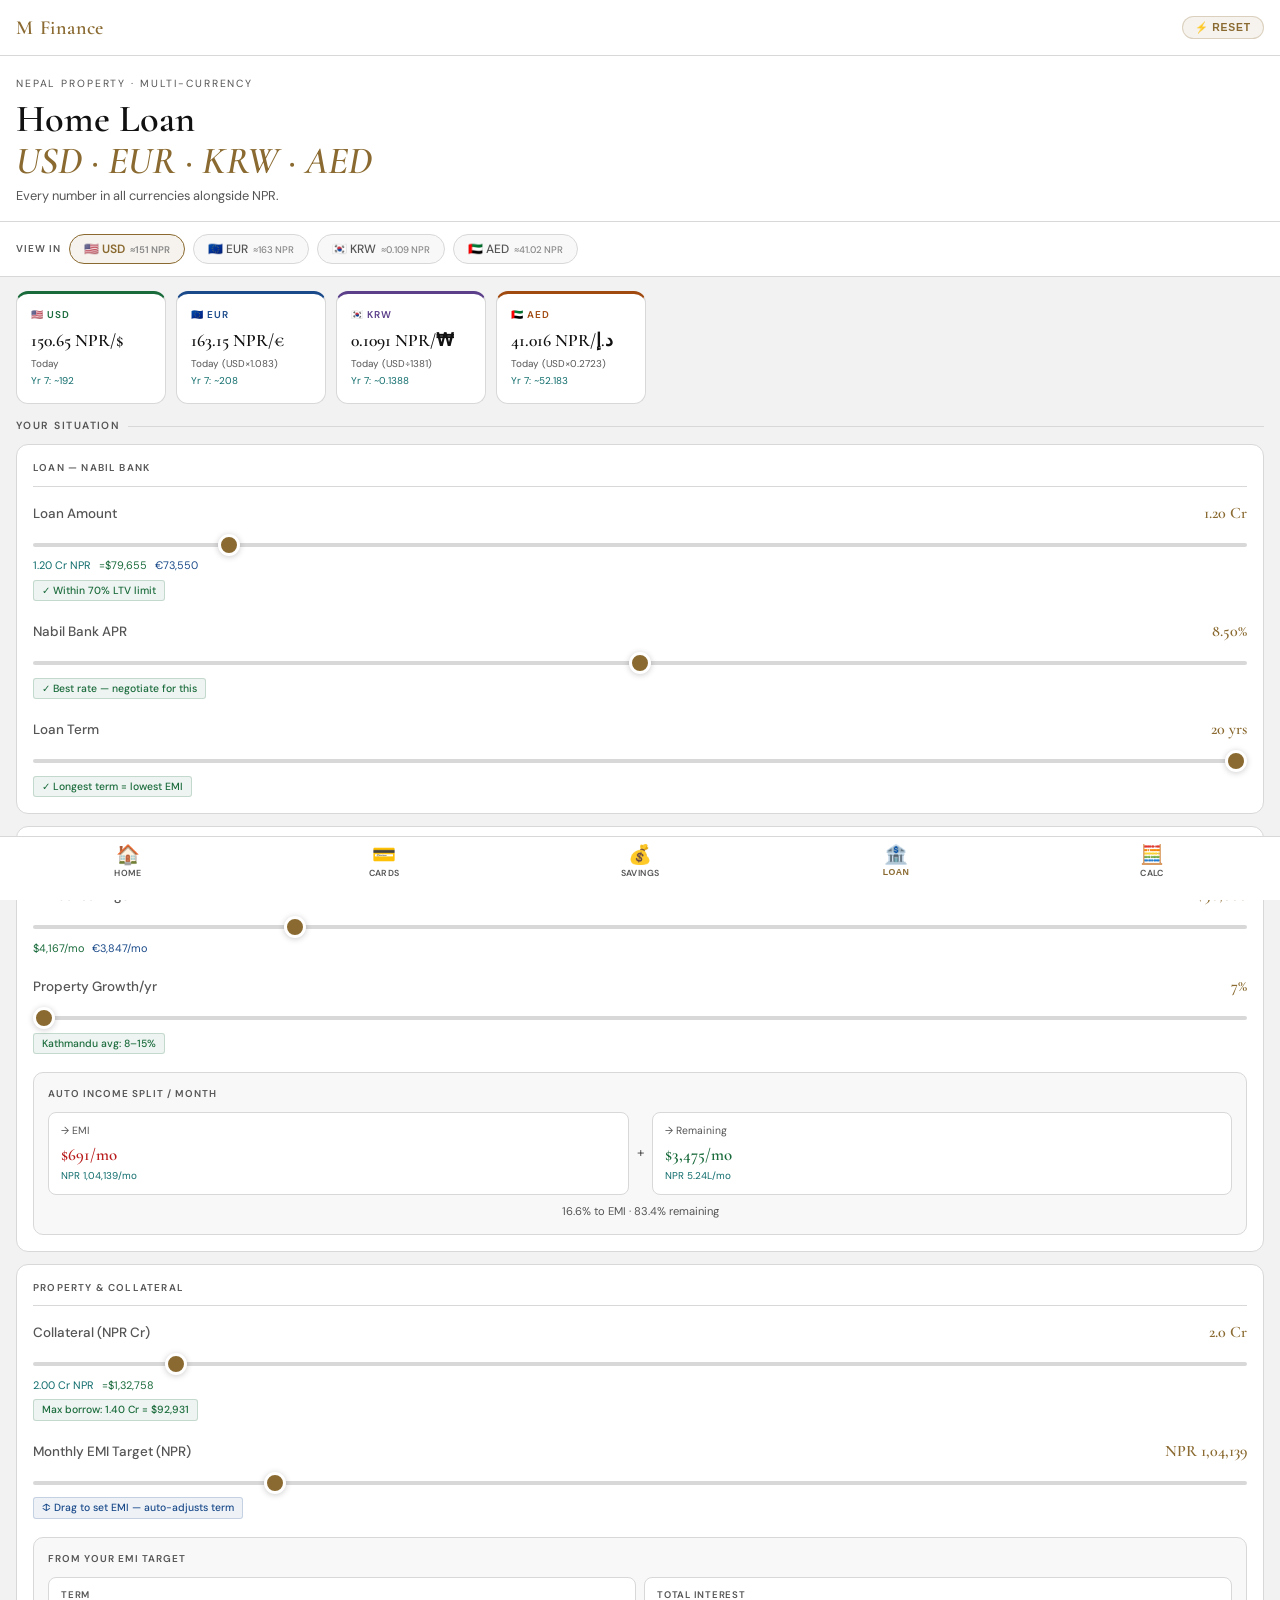
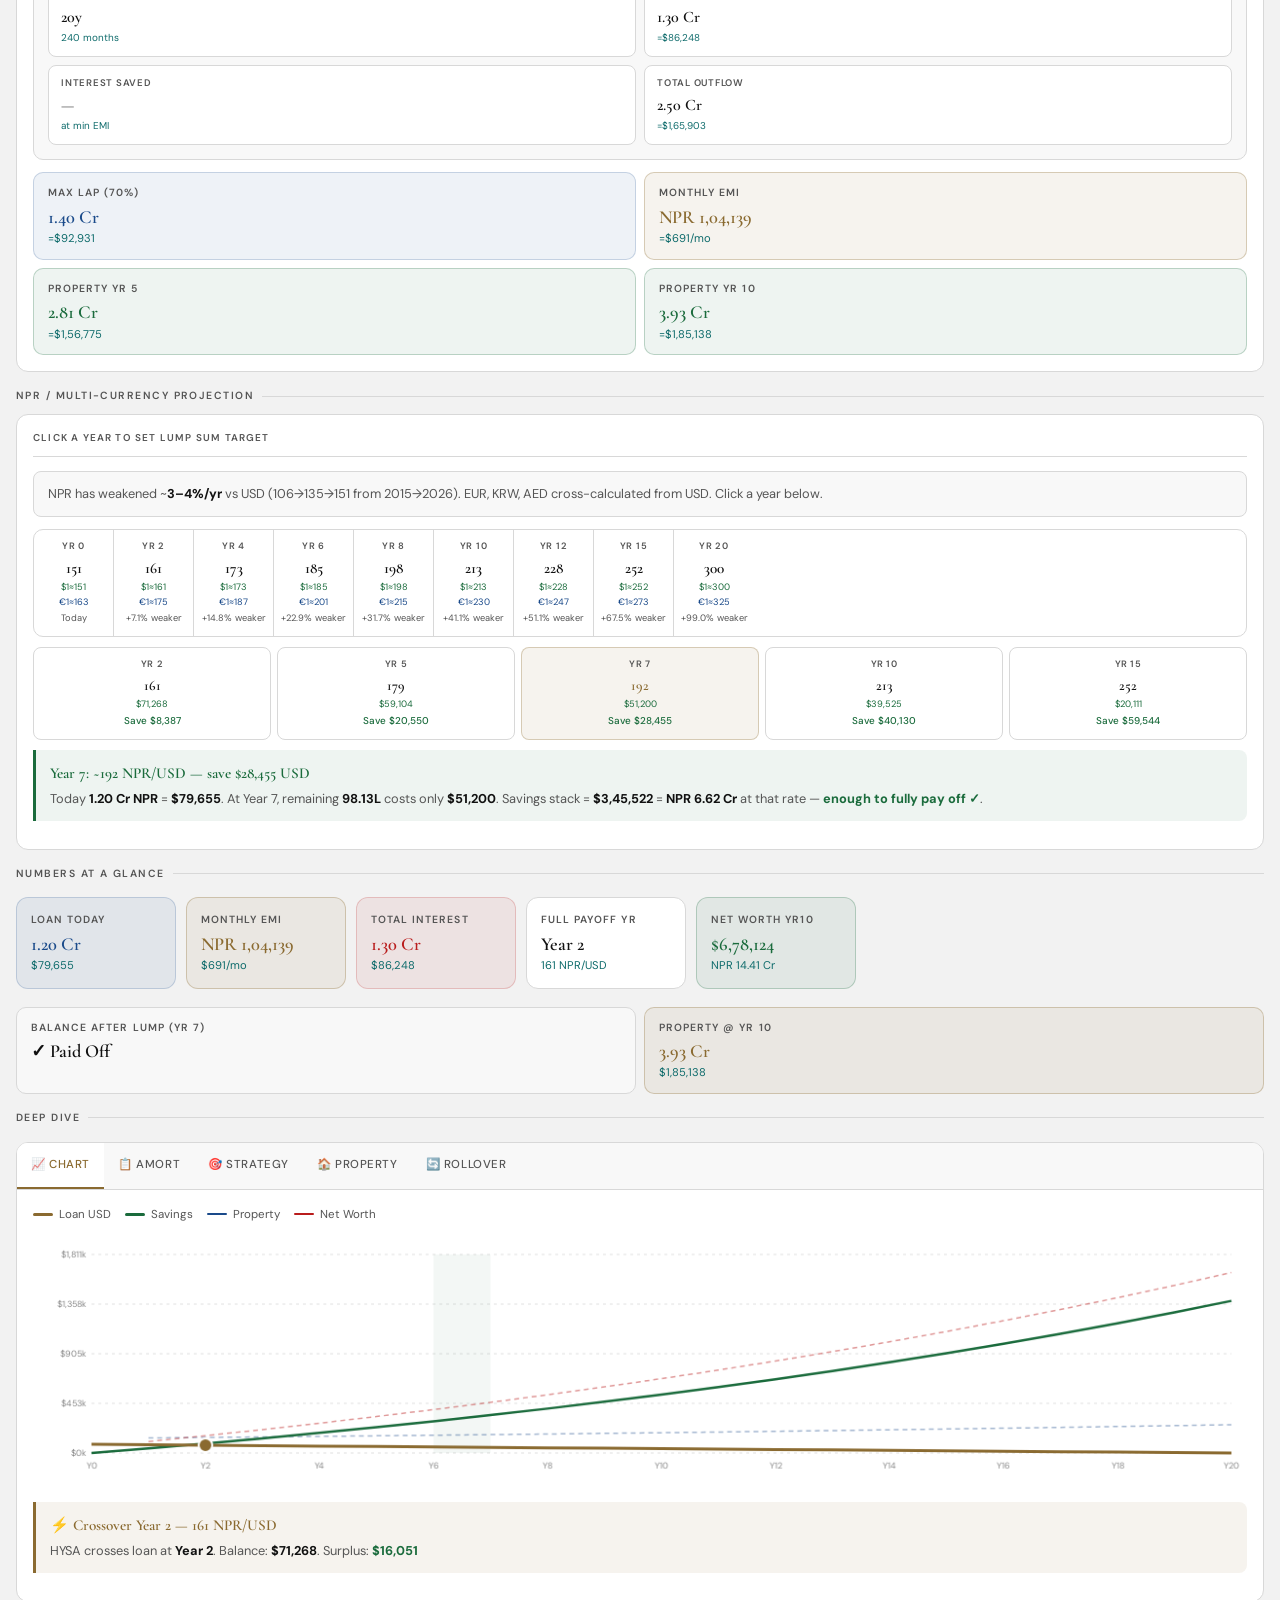
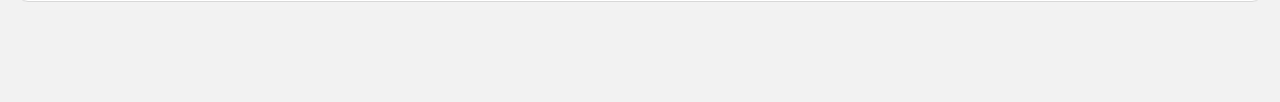
==== commit 343ca4e8: "home loan rate fixed" ====
--- a/home-calculator.html
+++ b/home-calculator.html
@@ -1104,8 +1104,8 @@
           <input
             type="range"
             id="s-apr"
-            min="8.49"
-            max="13"
+            min="7"
+            max="10"
             step="0.1"
             value="8.49"
           />
@@ -1154,16 +1154,9 @@
         <div class="field">
           <div class="field-hdr">
             <span class="field-lbl">Property Growth/yr</span
-            ><span class="field-val" id="v-appr">10%</span>
+            ><span class="field-val" id="v-appr">7%</span>
           </div>
-          <input
-            type="range"
-            id="s-appr"
-            min="5"
-            max="20"
-            step="1"
-            value="10"
-          />
+          <input type="range" id="s-appr" min="7" max="10" step="1" value="7" />
           <div class="field-hint">Kathmandu avg: 8–15%</div>
         </div>
         <div class="split-box">
